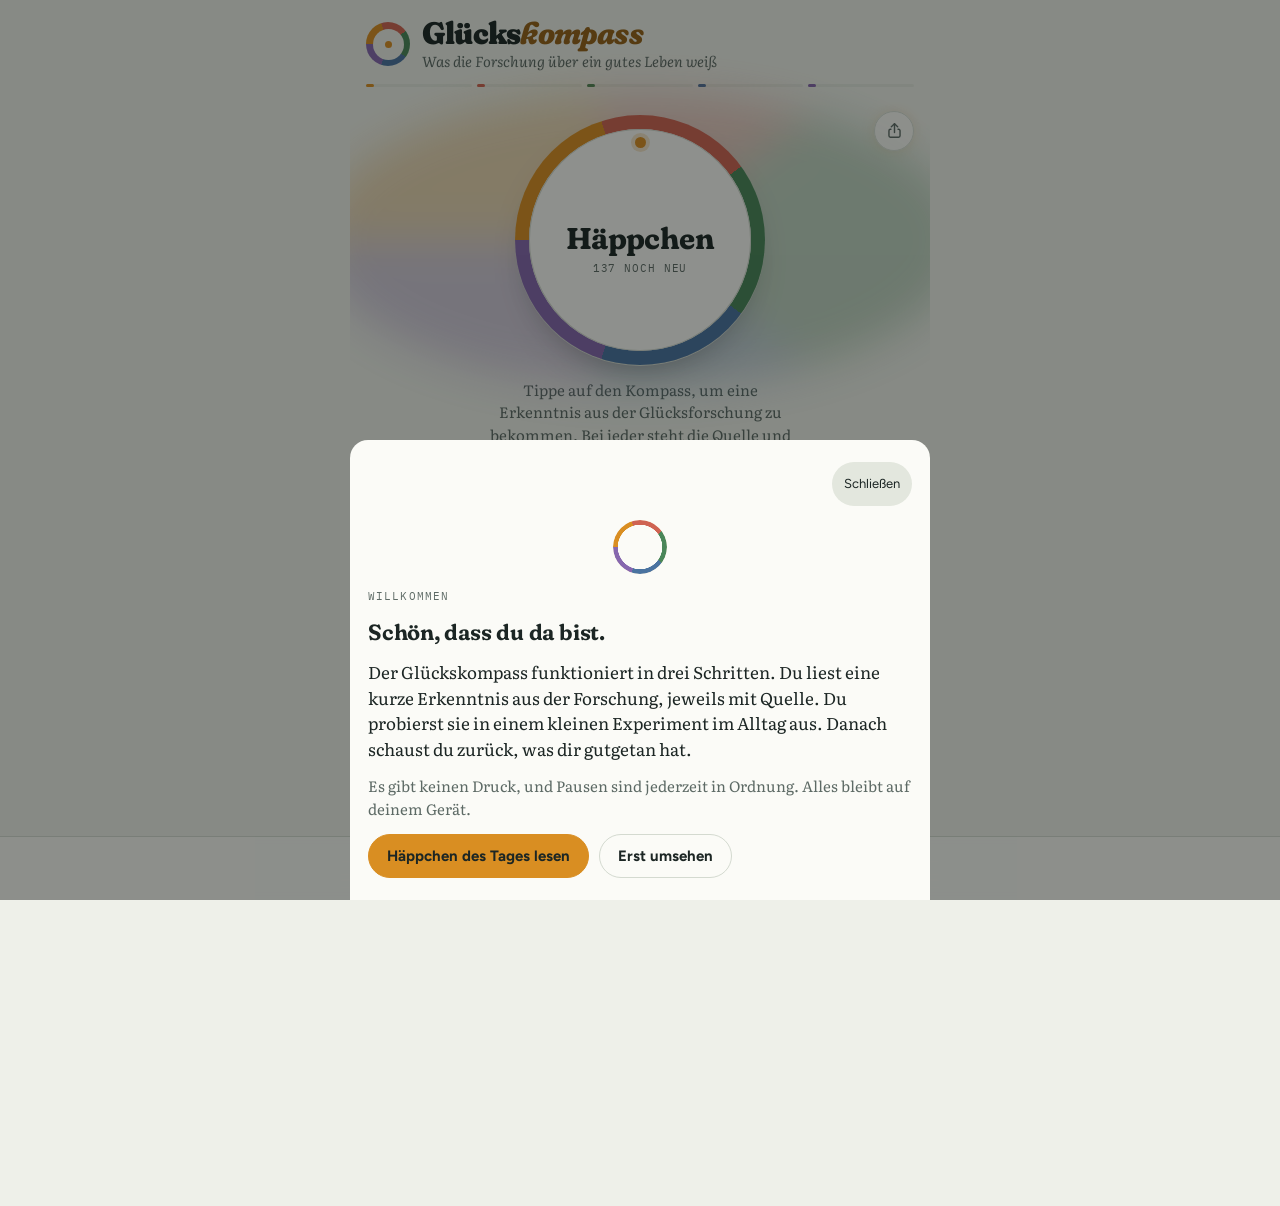
==== glueckskompass/index.html @ 18c86408 "Glückskompass: Vibration auf dem iPhone über echte Schalter-Taps, kein seitliches Verrutschen der St" ====
<!doctype html><html lang="de"><head><meta charset="utf-8">
<meta name="viewport" content="width=device-width,initial-scale=1,viewport-fit=cover">
<meta name="apple-mobile-web-app-capable" content="yes"><meta name="mobile-web-app-capable" content="yes">
<meta name="apple-mobile-web-app-title" content="Glückskompass"><link rel="apple-touch-icon" sizes="180x180" href="https://wurstgott.github.io/fernweh/glueckskompass/apple-touch-icon.png"><meta property="og:image" content="https://wurstgott.github.io/fernweh/glueckskompass/icon-512.png"><meta property="og:image:width" content="512"><meta property="og:image:height" content="512"><meta property="og:url" content="https://wurstgott.github.io/fernweh/glueckskompass/"><meta property="og:type" content="website"><meta property="og:site_name" content="Glückskompass"><meta name="twitter:card" content="summary"><link rel="manifest" href="manifest.json"><meta name="apple-mobile-web-app-status-bar-style" content="default"><meta name="theme-color" content="#EEF0E9">
<meta name="description" content="Jeden Tag ein Häppchen Glücksforschung."><meta name="author" content="Carlo Maximilian Engeländer"><meta name="copyright" content="© 2026 Carlo Maximilian Engeländer. Alle Rechte vorbehalten.">
<meta property="og:title" content="Glückskompass"><meta property="og:description" content="Jeden Tag ein Häppchen Glücksforschung.">
<link rel="icon" type="image/png" sizes="192x192" href="https://wurstgott.github.io/fernweh/glueckskompass/icon-192.png"><link rel="icon" type="image/png" sizes="512x512" href="https://wurstgott.github.io/fernweh/glueckskompass/icon-512.png"><link rel="shortcut icon" href="https://wurstgott.github.io/fernweh/glueckskompass/icon-192.png">
<style>:root{color-scheme:light;padding-top:env(safe-area-inset-top,0px);padding-bottom:env(safe-area-inset-bottom,0px)}body{margin:0}[hidden]{display:none!important}img{max-width:100%}</style>
<title>Glückskompass</title>
<meta name="claude:viewport-fit-sides" content="cover">
<link rel="preconnect" href="https://fonts.googleapis.com">
<link rel="stylesheet" href="https://fonts.googleapis.com/css2?family=Fraunces:ital,opsz,wght,SOFT@0,9..144,500..900,100;1,9..144,500..800,100&family=Literata:ital,opsz,wght@0,7..72,400;0,7..72,500;1,7..72,400&family=Figtree:wght@500;600;700&family=IBM+Plex+Mono:wght@400;500&display=swap">
<style>
/* Layout: eine ruhige App-Spalte wie ein Feldnotizbuch, unten fest die vier Bereiche. Ein Kompass aus fünf Farben als Herzstück. */
:root{--tx:32%;
  --paper:#EEF0E9;--card:#FBFBF7;--ink:#1C2624;--muted:#5D6A65;--line:#D4DAD0;--soft:#E3E7DE;
  --accent:#D98E22;--accent-soft:#F6E3C2;--on-accent:#1C2624;
  --c-ich:#D98E22;--c-wir:#CF6352;--c-welt:#4A8659;--c-sein:#4A73A0;--c-zeit:#8667AE;
  --ok:#3E7F52;--warn:#B5523F;
  --f-display:"Fraunces",Georgia,"Times New Roman",serif;
  --f-body:"Literata",Georgia,"Times New Roman",serif;
  --f-ui:"Figtree",ui-sans-serif,system-ui,sans-serif;
  --f-mono:"IBM Plex Mono",ui-monospace,Menlo,monospace;
  --r:14px;
}
@media (prefers-color-scheme:dark){:root:not([data-theme="light"]){--tx:0%;
  --paper:#111715;--card:#1A2220;--ink:#E6ECE5;--muted:#9AA8A1;--line:#2B3633;--soft:#222C29;
  --accent:#F0AE47;--accent-soft:#3A2F1C;--on-accent:#1A1408;
  --c-ich:#F0AE47;--c-wir:#E78574;--c-welt:#79B988;--c-sein:#7FA5D3;--c-zeit:#B096D6;
  --ok:#79B988;--warn:#E78574;color-scheme:dark}}
:root[data-theme="dark"]{--tx:0%;
  --paper:#111715;--card:#1A2220;--ink:#E6ECE5;--muted:#9AA8A1;--line:#2B3633;--soft:#222C29;
  --accent:#F0AE47;--accent-soft:#3A2F1C;--on-accent:#1A1408;
  --c-ich:#F0AE47;--c-wir:#E78574;--c-welt:#79B988;--c-sein:#7FA5D3;--c-zeit:#B096D6;
  --ok:#79B988;--warn:#E78574;color-scheme:dark}
html,body{height:100%}
body{background:var(--paper);color:var(--ink);font-family:var(--f-body);font-size:17px;line-height:1.5;-webkit-tap-highlight-color:transparent}
body::before{content:"";position:fixed;inset:0 0 auto;height:env(safe-area-inset-top,0px);z-index:10;background:var(--paper)}
*{box-sizing:border-box}
button{font:inherit;color:inherit;cursor:pointer}
a{color:inherit}
:focus-visible{outline:2px solid var(--accent);outline-offset:2px;border-radius:6px}
.app{max-width:580px;margin:0 auto;min-height:100%;padding-left:max(16px,env(safe-area-inset-left,0px));padding-right:max(16px,env(safe-area-inset-right,0px));padding-block:18px calc(96px + env(safe-area-inset-bottom,0px));display:flex;flex-direction:column;gap:22px}
header.top{display:grid;grid-template-columns:auto 1fr auto;align-items:center;column-gap:12px;row-gap:3px}
.logo{border:0;padding:0;cursor:pointer;grid-row:1/3;width:44px;height:44px;border-radius:50%;background:conic-gradient(from -90deg,var(--c-ich) 0 20%,var(--c-wir) 0 40%,var(--c-welt) 0 60%,var(--c-sein) 0 80%,var(--c-zeit) 0 100%);display:grid;place-items:center}
.logo span{width:31px;height:31px;border-radius:50%;background:var(--paper);display:grid;place-items:center}
.logo span::after{content:"";width:7px;height:7px;border-radius:50%;background:var(--accent)}
.titles{min-width:0;display:flex;flex-direction:column;gap:3px}
.mark{border:0;background:none;padding:0;color:inherit;text-align:left;cursor:pointer;justify-self:start;font-family:var(--f-display);font-weight:900;font-size:31px;letter-spacing:-.025em;line-height:1;font-variation-settings:"SOFT" 100,"opsz" 72}
.mark i{font-style:italic;font-weight:800;color:var(--accent)}
.tagline{grid-column:2/-1;font-family:var(--f-body);font-style:italic;font-size:14.5px;line-height:1.3;color:var(--muted);min-width:0;text-wrap:balance}
.pill{align-self:center;font-family:var(--f-mono);font-size:11px;letter-spacing:.06em;color:var(--muted);border:1px solid var(--line);border-radius:999px;padding:4px 9px;white-space:nowrap;font-variant-numeric:tabular-nums}
.pill:empty{display:none}
.rose{grid-column:1/-1;margin-top:10px;display:grid;grid-template-columns:repeat(5,1fr);gap:5px}
.rose b{height:3px;border-radius:3px;background:var(--soft);overflow:hidden;display:block}
.rose b{position:relative;overflow:visible;transition:opacity .6s,box-shadow .6s,transform .6s cubic-bezier(.3,.75,.2,1)}
.rose b i{display:block;height:100%;min-width:8px;background:var(--c);border-radius:3px;transition:width 1s cubic-bezier(.3,.75,.2,1),box-shadow .6s}
.rose[data-sel]:not([data-sel="alle"]) b{opacity:.35}
.rose[data-sel="ich"] b[data-k="ich"],.rose[data-sel="wir"] b[data-k="wir"],.rose[data-sel="welt"] b[data-k="welt"],.rose[data-sel="sein"] b[data-k="sein"],.rose[data-sel="zeit"] b[data-k="zeit"]{opacity:1;transform:scaleY(1.6);background:color-mix(in srgb,var(--c) 22%,var(--soft))}
.rose[data-sel="ich"] b[data-k="ich"] i,.rose[data-sel="wir"] b[data-k="wir"] i,.rose[data-sel="welt"] b[data-k="welt"] i,.rose[data-sel="sein"] b[data-k="sein"] i,.rose[data-sel="zeit"] b[data-k="zeit"] i{box-shadow:0 0 8px 1px color-mix(in srgb,var(--c) 70%,transparent)}
.rose b::after{content:"";position:absolute;inset:-3px 0;border-radius:6px;pointer-events:none;opacity:0;background:linear-gradient(90deg,transparent,color-mix(in srgb,var(--c) 70%,transparent),transparent);background-size:40% 100%;background-repeat:no-repeat;filter:blur(2px)}
.rose b.ping::after{animation:lsweep 1.1s cubic-bezier(.3,.7,.2,1)}
.rose b.up i{animation:lup 1.4s ease-out}
@keyframes lsweep{0%{opacity:1;background-position:-60% 0}100%{opacity:0;background-position:160% 0}}
@keyframes lup{30%{box-shadow:0 0 12px 2px color-mix(in srgb,var(--c) 80%,transparent)}}
@media (max-width:360px){.mark{font-size:26px}.tagline{font-size:14px}}
h2{font-family:var(--f-display);font-weight:650;font-variation-settings:"SOFT" 100;font-size:22px;letter-spacing:-.01em;margin:0;text-wrap:balance;line-height:1.2}
h3{font-family:var(--f-ui);font-weight:700;font-size:15px;letter-spacing:.02em;margin:0}
.label{font-family:var(--f-mono);font-size:11px;letter-spacing:.1em;text-transform:uppercase;color:var(--muted)}
.view{display:flex;flex-direction:column;gap:22px}
.muted{color:var(--muted)}
p{margin:0}

/* Kompass-Knopf */
.hero{display:flex;flex-direction:column;align-items:center;gap:14px;padding-top:6px}
.compass{position:relative;width:min(66vw,250px);aspect-ratio:1;max-width:100%;border:0;border-radius:50%;padding:0;background:conic-gradient(from -90deg,var(--s1) 0 20%,var(--s2) 0 40%,var(--s3) 0 60%,var(--s4) 0 80%,var(--s5) 0 100%);box-shadow:0 1px 0 var(--line),0 18px 40px -22px rgba(0,0,0,.45);transition:transform .25s}
.compass::after{content:"";position:absolute;inset:14px;border-radius:50%;background:var(--card);box-shadow:inset 0 0 0 1px var(--line)}
.compass .core{position:absolute;inset:14px;z-index:1;border-radius:50%;display:flex;flex-direction:column;align-items:center;justify-content:center;gap:6px}
.compass .core b{font-family:var(--f-display);font-weight:700;font-variation-settings:"SOFT" 100;font-size:clamp(24px,7vw,30px);letter-spacing:-.02em;line-height:1}
.compass .core span{font-family:var(--f-mono);font-size:11px;letter-spacing:.08em;text-transform:uppercase;color:var(--muted)}
.compass .orbit{position:absolute;inset:22px;z-index:1;border-radius:50%;transform:rotate(var(--na,0deg));transition:transform .9s cubic-bezier(.3,1.12,.5,1);pointer-events:none}
.compass .orbit i{position:absolute;left:50%;top:0;width:11px;height:11px;margin-left:-5.5px;border-radius:50%;background:var(--nc,var(--accent));box-shadow:0 0 0 4px color-mix(in srgb,var(--nc,var(--accent)) 22%,transparent);transition:background .5s,box-shadow .5s}
.ccat{font-style:normal;font-family:var(--f-ui);font-weight:700;font-size:12px;letter-spacing:.14em;text-transform:uppercase;color:var(--nc,var(--accent));min-height:15px;transition:color .5s}
.ccat.pop{animation:ccatIn .5s cubic-bezier(.2,.7,.2,1)}
@keyframes ccatIn{from{opacity:0;transform:translateY(5px)}}
.compass:active{transform:scale(.97)}
@media (prefers-reduced-motion:no-preference){.compass.breath{animation:breath 5.5s ease-in-out infinite}.compass.spin{animation:spin .7s cubic-bezier(.3,.7,.3,1)}}
@keyframes breath{50%{transform:scale(1.025)}}
@keyframes spin{from{transform:rotate(0)}to{transform:rotate(360deg)}}
.hero p{font-size:15px;color:var(--muted);text-align:center;max-width:34ch}

.chips{display:flex;flex-wrap:wrap;gap:8px}
.chip{border:1px solid var(--line);background:var(--card);border-radius:999px;padding:6px 12px;font-family:var(--f-ui);font-weight:500;font-size:14px;display:inline-flex;align-items:center;gap:7px;line-height:1.2}
.chip[aria-pressed="true"]{background:var(--ink);color:var(--paper);border-color:var(--ink)}
.dot{width:9px;height:9px;border-radius:50%;flex:none;background:var(--c)}

/* Karte */
.card{background:var(--card);border:1px solid var(--line);border-radius:var(--r);padding:20px;display:flex;flex-direction:column;gap:14px;min-width:0}
.bite{border-top:6px solid var(--c)}
@keyframes rise{from{transform:translateY(10px);opacity:.4}to{transform:none;opacity:1}}
.meta{display:flex;flex-wrap:wrap;gap:8px 14px;align-items:center;font-family:var(--f-mono);font-size:11.5px;letter-spacing:.06em;text-transform:uppercase;color:var(--muted)}
.meta .catn{display:inline-flex;gap:7px;align-items:center;color:var(--ink)}
.ev{display:inline-flex;gap:6px;align-items:center}
.ev i{display:inline-flex;gap:3px}
.ev i b{width:7px;height:7px;border-radius:2px;background:var(--line)}
.ev i b.on{background:var(--ink)}
.bite h2{font-size:28px;font-weight:760;letter-spacing:-.02em;line-height:1.12;font-optical-sizing:auto}
.bite .body{font-size:18px;line-height:1.55;max-width:65ch}
.caveat{font-family:var(--f-mono);font-size:12.5px;line-height:1.55;color:var(--muted);border-left:2px solid var(--line);padding-left:12px}
.take{background:var(--accent-soft);border-radius:10px;padding:12px 14px;font-style:italic}
button.tap{display:block;width:100%;text-align:left;font:inherit;color:inherit;border-top:0;border-right:0;border-bottom:0;cursor:pointer;position:relative;-webkit-tap-highlight-color:transparent;transition:transform .2s cubic-bezier(.2,.7,.2,1),box-shadow .35s,background-color .35s}
button.take.tap{border-left:0;font-style:italic;font-family:var(--f-body,inherit)}
button.caveat.tap{background:transparent;border-radius:0 8px 8px 0;font-family:var(--f-mono);font-size:12.5px;line-height:1.55;color:var(--muted);padding:4px 12px}
.tap .more{display:block;margin-top:8px;font-family:var(--f-ui);font-style:normal;font-weight:600;font-size:12.5px;letter-spacing:.02em;color:var(--c);opacity:.85}
.take.tap::after{content:"";position:absolute;inset:0;border-radius:inherit;pointer-events:none;box-shadow:0 0 0 1px color-mix(in srgb,var(--c) 22%,transparent),0 0 18px -6px color-mix(in srgb,var(--c) 55%,transparent);animation:tapbreath 4.5s ease-in-out infinite}
@keyframes tapbreath{50%{box-shadow:0 0 0 1px color-mix(in srgb,var(--c) 35%,transparent),0 0 26px -4px color-mix(in srgb,var(--c) 60%,transparent)}}
button.tap:active,button.tap.lit{transform:scale(.985)}
button.tap.lit{box-shadow:0 0 0 2px color-mix(in srgb,var(--c) 60%,transparent),0 0 34px 4px color-mix(in srgb,var(--c) 45%,transparent)}
button.caveat.tap.lit{border-left-color:var(--c);background:color-mix(in srgb,var(--c) 8%,transparent)}
.deep .dhead{position:relative;padding:4px 0 2px}
.deep .dorb{position:absolute;right:-6px;top:-18px;width:120px;height:120px;border-radius:50%;pointer-events:none;background:radial-gradient(closest-side,color-mix(in srgb,var(--c) 55%,transparent),color-mix(in srgb,var(--c) 18%,transparent) 55%,transparent);filter:blur(10px);animation:dorb 6s ease-in-out infinite;z-index:0}
@keyframes dorb{50%{transform:scale(1.18) translate(-6px,6px);opacity:.75}}
.deep .dhead>*{position:relative;z-index:1}
.deep .dtip{font-style:italic;font-size:18px;line-height:1.55}
.deep h3{margin-top:22px}
.dgo{display:flex;gap:12px;align-items:center;width:100%;text-align:left;border:1px solid var(--line);background:var(--card);border-radius:14px;padding:12px 14px;font:inherit;color:inherit;margin-top:8px;position:relative;overflow:hidden}
.dgo .dd{width:30px;height:30px;flex:none;border-radius:50%;background:radial-gradient(circle at 35% 35%,color-mix(in srgb,var(--c) 30%,white),var(--c));box-shadow:0 0 16px -2px color-mix(in srgb,var(--c) 70%,transparent);animation:gpulse 3.5s ease-in-out infinite}
.dgo span.tx{display:flex;flex-direction:column;gap:2px;flex:1}
.dgo small{font-family:var(--f-mono);font-size:11px;letter-spacing:.06em;text-transform:uppercase;color:var(--muted)}
.dgo b{font-family:var(--f-ui);font-size:15px;line-height:1.3}
.dgo i{font-style:normal;color:var(--muted)}
.evscale{display:flex;flex-direction:column;gap:8px;margin-top:10px}
.evscale div{display:flex;flex-direction:column;gap:4px;padding:10px 12px;border-radius:12px;border:1px solid var(--line);opacity:.6}
.evscale div.on{opacity:1;border-color:var(--c);box-shadow:0 0 22px -6px color-mix(in srgb,var(--c) 70%,transparent);background:color-mix(in srgb,var(--c) 7%,var(--card))}
.evscale .ev{font-family:var(--f-mono);font-size:12px}
.evscale p{margin:0;font-size:14.5px;line-height:1.45}
.take b{font-style:normal;font-family:var(--f-ui);font-weight:700;font-size:13px;letter-spacing:.04em;display:block;margin-bottom:2px}
.src{font-family:var(--f-mono);font-size:12px;color:var(--muted);display:flex;gap:6px;align-items:baseline;flex-wrap:wrap}
.src a{color:var(--ink);text-underline-offset:3px}
.links{display:flex;flex-wrap:wrap;gap:8px}
.bite .links .chip{position:relative;border-color:color-mix(in srgb,var(--c) 35%,var(--line));box-shadow:0 0 16px -8px color-mix(in srgb,var(--c) 80%,transparent);animation:chipbreath 4.5s ease-in-out infinite}
.bite .links .chip:nth-child(2){animation-delay:-2.2s}
@keyframes chipbreath{50%{box-shadow:0 0 22px -6px color-mix(in srgb,var(--c) 80%,transparent)}}
.bite .links .chip.lit{transform:scale(.97);background:color-mix(in srgb,var(--c) 12%,var(--card));box-shadow:0 0 0 2px color-mix(in srgb,var(--c) 55%,transparent),0 0 30px 2px color-mix(in srgb,var(--c) 45%,transparent)}
.bite .src a{border-radius:6px;padding:1px 3px;margin:-1px -3px;transition:background-color .3s,box-shadow .3s}
.bite .src a:active{background:color-mix(in srgb,var(--c) 12%,transparent);box-shadow:0 0 18px -4px color-mix(in srgb,var(--c) 60%,transparent)}
.row{display:flex;gap:10px;flex-wrap:wrap;align-items:center}
.btn{border:1px solid var(--ink);background:transparent;border-radius:999px;padding:10px 18px;font-family:var(--f-ui);font-weight:700;font-size:15px;line-height:1.2}
.btn.primary{background:var(--ink);color:var(--paper)}
.btn.accent{background:var(--accent);border-color:var(--accent);color:var(--on-accent)}
.btn.ghost{border-color:var(--line)}
.btn:disabled{opacity:.4;cursor:default}
.linkbtn{border:0;background:none;padding:0;font-family:var(--f-ui);font-weight:500;font-size:14px;text-decoration:underline;text-underline-offset:3px;color:var(--muted)}

.list{display:flex;flex-direction:column;border-top:1px solid var(--line)}
.li{display:flex;gap:12px;align-items:center;padding:12px 2px;border-bottom:1px solid var(--line);background:none;border-left:0;border-right:0;border-top:0;text-align:left;width:100%;min-width:0}
.li .tx{flex:1;min-width:0}
.li .tx b{font-family:var(--f-ui);font-weight:500;font-size:16px;display:block;line-height:1.3}
.li .tx small{font-family:var(--f-mono);font-size:11.5px;color:var(--muted)}
.li .aside{font-family:var(--f-mono);font-size:11.5px;color:var(--muted);white-space:nowrap}
.sec{display:flex;flex-direction:column;gap:12px}
.sec-h{display:flex;justify-content:space-between;align-items:baseline;gap:10px}

/* Begriffe */
.tcard{position:relative;isolation:isolate;overflow:hidden}
.tcard.quizzing .tnote,.tcard.quizzing .kx{display:none}
.stufen{display:flex;gap:3px;height:8px;border-radius:99px;overflow:hidden;margin-top:2px}
.stufen span{display:block;height:100%;border-radius:99px;transform-origin:left}
.s4{background:var(--accent);box-shadow:0 0 10px -1px color-mix(in srgb,var(--accent) 60%,transparent)}
.s3{background:color-mix(in srgb,var(--accent) 62%,var(--soft))}
.s2{background:color-mix(in srgb,var(--accent) 42%,var(--soft))}
.s1{background:color-mix(in srgb,var(--accent) 24%,var(--soft))}
.s0{background:var(--soft)}
.stufk{display:flex;gap:16px;flex-wrap:wrap;font-family:var(--f-mono);font-size:11px;letter-spacing:.04em;color:var(--muted);margin-top:-4px}
.stufk span{display:inline-flex;align-items:center;gap:6px}
.stufk i{width:8px;height:8px;border-radius:50%}
.stufk i.s0{box-shadow:inset 0 0 0 1px var(--line)}
.kx{margin:2px 0 0;font-size:15.5px;line-height:1.45;color:var(--muted)}
.tmist{position:absolute;inset:-40%;z-index:-1;pointer-events:none;background:radial-gradient(30% 30% at 22% 28%,color-mix(in srgb,var(--accent) 34%,transparent),transparent 70%),radial-gradient(30% 34% at 80% 20%,color-mix(in srgb,var(--c-sein) 20%,transparent),transparent 70%),radial-gradient(34% 30% at 70% 85%,color-mix(in srgb,var(--c-zeit) 18%,transparent),transparent 70%);filter:blur(22px);opacity:.6}
.thead{display:flex;gap:18px;align-items:center}
.tring{--sz:96px;flex:none;width:var(--sz);height:var(--sz);border-radius:50%;position:relative;display:grid;place-items:center}
.tring::before,.tring::after{content:"";position:absolute;inset:0;border-radius:50%;background:conic-gradient(from -90deg,var(--c-ich),var(--c-wir),var(--c-welt),var(--c-sein),var(--c-zeit),var(--c-ich));-webkit-mask:radial-gradient(closest-side,transparent 78%,#000 80%);mask:radial-gradient(closest-side,transparent 78%,#000 80%)}
.tring::before{opacity:.22}
.tring::after{-webkit-mask:radial-gradient(closest-side,transparent 78%,#000 80%),conic-gradient(from -90deg,#000 var(--p),transparent 0);-webkit-mask-composite:source-in;mask:radial-gradient(closest-side,transparent 78%,#000 80%) intersect,conic-gradient(from -90deg,#000 var(--p),transparent 0);filter:drop-shadow(0 0 6px color-mix(in srgb,var(--accent) 70%,transparent))}
.thalo{position:absolute;inset:-14px;border-radius:50%;background:radial-gradient(closest-side,color-mix(in srgb,var(--accent) 30%,transparent),color-mix(in srgb,var(--c-wir) 12%,transparent) 60%,transparent);filter:blur(8px);z-index:-1}
.tin{display:flex;flex-direction:column;align-items:center;line-height:1}
.tin b{font-family:var(--f-display);font-size:30px;font-weight:800}
.tin small{font-family:var(--f-mono);font-size:10.5px;letter-spacing:.08em;color:var(--muted);margin-top:4px;text-transform:uppercase}
.ttx{display:flex;flex-direction:column;gap:6px;min-width:0}
.ttx h3{margin:0}
.ttx p{margin:0;font-size:15.5px;line-height:1.45;color:var(--muted);text-wrap:pretty}
.tdue{display:flex;flex-wrap:wrap;gap:9px;padding:2px 2px 0}
.tdue i{width:11px;height:11px;border-radius:50%;background:radial-gradient(circle at 35% 35%,color-mix(in srgb,var(--c) 35%,white),var(--c));box-shadow:0 0 10px -1px color-mix(in srgb,var(--c) 75%,transparent)}
.tgo{box-shadow:0 0 22px -6px color-mix(in srgb,var(--accent) 80%,transparent)}
.tnote{margin:0;font-family:var(--f-mono);font-size:11.5px;line-height:1.5;color:var(--muted);letter-spacing:.01em}
@media (prefers-reduced-motion:no-preference){.thalo{animation:thalo 5s ease-in-out infinite}.tdue i{animation:tdot 3.2s ease-in-out var(--d) infinite}#main.anim .tring{animation:tfill 1.3s .15s cubic-bezier(.2,.7,.2,1) both}.tgo{animation:tgo 3.6s ease-in-out infinite}}
@keyframes tfill{from{--p:0%}}
@keyframes thalo{50%{transform:scale(1.12);opacity:.7}}
@keyframes tdot{50%{transform:scale(1.25);box-shadow:0 0 16px 1px color-mix(in srgb,var(--c) 70%,transparent)}}
@keyframes tgo{50%{box-shadow:0 0 30px -2px color-mix(in srgb,var(--accent) 75%,transparent)}}
.meter{height:8px;border-radius:99px;background:var(--soft);overflow:hidden}
.meter span{display:block;height:100%;background:var(--accent);border-radius:99px;transition:width .4s}
.boxes{display:inline-flex;gap:3px}
.boxes b{width:6px;height:14px;border-radius:2px;background:var(--line)}
.boxes b.on{background:var(--c)}
.term-def{font-size:16px;padding:0 2px 14px 23px;display:flex;flex-direction:column;gap:6px}
.term-def em{color:var(--muted)}
.quiz h2{font-size:21px}
.opts{display:flex;flex-direction:column;gap:8px}
.opt{text-align:left;border:1px solid var(--line);background:var(--paper);border-radius:10px;padding:12px 14px;font-family:var(--f-body);font-size:16px;line-height:1.4}
.opt.right{border-color:var(--ok);box-shadow:inset 0 0 0 1px var(--ok)}
.opt.wrong{border-color:var(--warn);box-shadow:inset 0 0 0 1px var(--warn);opacity:.8}
.qhead{display:flex;justify-content:space-between;gap:10px}
.fb{font-family:var(--f-ui);font-weight:700}
.fb.ok{color:var(--ok)}.fb.no{color:var(--warn)}

/* Experimente */
.exp{border-left:6px solid var(--c)}
.exp h2{font-size:20px}
.dur{font-family:var(--f-mono);font-size:11.5px;letter-spacing:.06em;text-transform:uppercase;color:var(--muted)}
.steps{margin:0;padding-left:20px;display:flex;flex-direction:column;gap:6px;font-size:16px}
.prog{display:flex;flex-direction:column;gap:6px}

/* Weg */
.tiles{display:grid;grid-template-columns:repeat(3,1fr);gap:10px}
.tile{background:var(--card);border:1px solid var(--line);border-radius:12px;padding:12px;display:flex;flex-direction:column;gap:2px;min-width:0}
.tile b{font-family:var(--f-display);font-weight:700;font-variation-settings:"SOFT" 100;font-size:28px;line-height:1.1;font-variant-numeric:tabular-nums}
.tile span{font-family:var(--f-mono);font-size:10.5px;letter-spacing:.06em;text-transform:uppercase;color:var(--muted)}
.bal{display:flex;flex-direction:column;gap:10px}
.balrow{display:grid;grid-template-columns:110px 1fr 34px;gap:10px;align-items:center;font-family:var(--f-ui);font-size:14px}
.balrow .bar{height:10px;background:var(--soft);border-radius:99px;overflow:hidden}
.balrow .bar span{display:block;height:100%;background:var(--c);border-radius:99px}
.balrow em{font-style:normal;font-family:var(--f-mono);font-size:12px;color:var(--muted);text-align:right;font-variant-numeric:tabular-nums}
.journal{display:flex;flex-direction:column;gap:10px}
.jr{border-left:3px solid var(--c);padding:2px 0 2px 12px;display:flex;flex-direction:column;gap:2px}
.jr b{font-family:var(--f-ui);font-weight:700;font-size:15px}
.jr small{font-family:var(--f-mono);font-size:11px;color:var(--muted)}
.about{font-size:16px;display:flex;flex-direction:column;gap:10px}
.legend{display:flex;flex-direction:column;gap:6px;font-size:15px}
.gift{background:var(--card);border:1px dashed var(--accent);border-radius:var(--r);padding:16px 18px;display:flex;flex-direction:column;gap:8px;align-items:flex-start}
.gift b{font-family:var(--f-ui);font-weight:700;font-size:17px}
.gift span{font-size:16px;color:var(--muted)}
.empty{font-size:15px;color:var(--muted);border:1px dashed var(--line);border-radius:12px;padding:14px}

/* Tabs */
nav.tabs{position:fixed;left:0;right:0;bottom:0;z-index:20;background:var(--card);border-top:1px solid var(--line);padding-bottom:env(safe-area-inset-bottom,0px);padding-left:max(8px,env(safe-area-inset-left,0px));padding-right:max(8px,env(safe-area-inset-right,0px))}
nav.tabs .in{max-width:580px;margin:0 auto;display:grid;grid-template-columns:repeat(4,1fr)}
nav.tabs button{border:0;background:none;padding:10px 4px 9px;display:flex;flex-direction:column;align-items:center;gap:3px;font-family:var(--f-ui);font-weight:500;font-size:12.5px;color:var(--muted);position:relative}
nav.tabs button svg{width:22px;height:22px}
nav.tabs button[aria-current="page"]{color:var(--ink)}
nav.tabs button[aria-current="page"]::before{content:"";position:absolute;top:0;left:30%;right:30%;height:3px;border-radius:0 0 3px 3px;background:var(--accent)}
nav.tabs .badge{position:absolute;top:6px;left:calc(50% + 8px);min-width:16px;height:16px;border-radius:8px;background:var(--accent);color:var(--on-accent);font-family:var(--f-mono);font-size:10px;line-height:16px;padding:0 4px}

/* Blatt (Modal) */
.sheet{position:fixed;inset:0;z-index:30;background:rgba(10,14,13,.45);display:flex;align-items:flex-end;justify-content:center}
.sheet .panel{background:var(--card);width:100%;max-width:580px;max-height:88%;overflow:auto;border-radius:18px 18px 0 0;padding:22px max(18px,env(safe-area-inset-left,0px)) calc(22px + env(safe-area-inset-bottom,0px));display:flex;flex-direction:column;gap:14px;animation:up .25s ease-out}
@media (prefers-reduced-motion:reduce){.sheet .panel{animation:none}}
@keyframes up{from{transform:translateY(30px);opacity:.5}to{transform:none;opacity:1}}
.close{align-self:flex-end;border:0;background:var(--soft);border-radius:999px;padding:6px 12px;font-family:var(--f-ui);font-size:13px}
textarea{width:100%;min-height:90px;border:1px solid var(--line);border-radius:10px;background:var(--paper);color:var(--ink);font:inherit;font-size:16px;padding:10px 12px;resize:vertical}
.moods{display:flex;gap:8px;flex-wrap:wrap}
.toast{position:fixed;left:50%;width:max-content;bottom:calc(84px + env(safe-area-inset-bottom,0px));transform:translateX(-50%);z-index:40;background:var(--ink);color:var(--paper);border-radius:999px;padding:9px 16px;font-family:var(--f-ui);font-size:14px;max-width:calc(100% - 32px)}
@media (max-width:380px){.balrow{grid-template-columns:90px 1fr 30px}.tile b{font-size:24px}}

/* Bewegung: ruhig, kurz, nur wo sie etwas erzählt */
.btn,.chip,.opt,.li,.close,.linkbtn{transition:transform .18s cubic-bezier(.2,.7,.2,1),background-color .25s,color .25s,border-color .25s,box-shadow .25s}
.btn:active,.chip:active,.opt:active,.close:active{transform:scale(.97)}
@media (hover:hover){.li:hover{transform:translateX(3px)}.opt:hover:not(:disabled){border-color:var(--muted)}.compass:hover{box-shadow:0 1px 0 var(--line),0 22px 46px -20px rgba(0,0,0,.5)}}
nav.tabs button svg{transition:transform .3s cubic-bezier(.2,.7,.2,1)}
nav.tabs button[aria-current="page"] svg{transform:translateY(-1px) scale(1.08)}
@media (prefers-reduced-motion:no-preference){
 #main.anim .view>*{animation:fadeUp .55s cubic-bezier(.2,.7,.2,1) both}
 #main.anim .view>.bite{animation:biteIn .75s cubic-bezier(.2,.8,.2,1) both}
 .morph #main.anim .view>.bite{animation:none}
 #main.anim .bite>*:not(.bglow){animation:revealIn .75s cubic-bezier(.2,.8,.2,1) both}
 #main.anim .bite>*:nth-child(2){animation-delay:.10s}#main.anim .bite>*:nth-child(3){animation-delay:.17s}#main.anim .bite>*:nth-child(4){animation-delay:.24s}#main.anim .bite>*:nth-child(5){animation-delay:.31s}#main.anim .bite>*:nth-child(6){animation-delay:.38s}#main.anim .bite>*:nth-child(7){animation-delay:.44s}#main.anim .bite>*:nth-child(n+8){animation-delay:.5s}
 .morph #main.anim .bite>h2{animation:none}
 #main.anim .bglow{animation:bglowIn 1.6s ease-out both}
 #main.anim .view>*:nth-child(2){animation-delay:.07s}#main.anim .view>*:nth-child(3){animation-delay:.14s}#main.anim .view>*:nth-child(4){animation-delay:.21s}#main.anim .view>*:nth-child(n+5){animation-delay:.28s}
 #main.anim .list>*,#main.anim .opts>*{animation:fadeUp .45s cubic-bezier(.2,.7,.2,1) both}
 #main.anim .list>*:nth-child(1),#main.anim .opts>*:nth-child(1){animation-delay:0.155s}#main.anim .list>*:nth-child(2),#main.anim .opts>*:nth-child(2){animation-delay:0.190s}#main.anim .list>*:nth-child(3),#main.anim .opts>*:nth-child(3){animation-delay:0.225s}#main.anim .list>*:nth-child(4),#main.anim .opts>*:nth-child(4){animation-delay:0.260s}#main.anim .list>*:nth-child(5),#main.anim .opts>*:nth-child(5){animation-delay:0.295s}#main.anim .list>*:nth-child(6),#main.anim .opts>*:nth-child(6){animation-delay:0.330s}#main.anim .list>*:nth-child(7),#main.anim .opts>*:nth-child(7){animation-delay:0.365s}#main.anim .list>*:nth-child(8),#main.anim .opts>*:nth-child(8){animation-delay:0.400s}#main.anim .list>*:nth-child(9),#main.anim .opts>*:nth-child(9){animation-delay:0.435s}#main.anim .list>*:nth-child(10),#main.anim .opts>*:nth-child(10){animation-delay:0.470s}#main.anim .list>*:nth-child(11),#main.anim .opts>*:nth-child(11){animation-delay:0.505s}#main.anim .list>*:nth-child(12),#main.anim .opts>*:nth-child(12){animation-delay:0.540s}#main.anim .list>*:nth-child(13),#main.anim .opts>*:nth-child(13){animation-delay:0.575s}#main.anim .list>*:nth-child(14),#main.anim .opts>*:nth-child(14){animation-delay:0.610s}
 #main.animq .quiz{animation:fadeUp .4s cubic-bezier(.2,.7,.2,1) both}
 #main.anim .meter span,#main.anim .balrow .bar span{animation:grow 1s .25s cubic-bezier(.2,.7,.2,1) both;transform-origin:left}
 #main.anim .boxes b.on{animation:fadeIn .4s both;animation-delay:calc(.3s + var(--k,0)*.05s)}
 .rose.grow b i{animation:grow 1.1s cubic-bezier(.2,.7,.2,1) both;transform-origin:left}
 .rose.grow b:nth-child(2) i{animation-delay:.06s}.rose.grow b:nth-child(3) i{animation-delay:.12s}.rose.grow b:nth-child(4) i{animation-delay:.18s}.rose.grow b:nth-child(5) i{animation-delay:.24s}
 .logo{animation:logoIn 1.2s cubic-bezier(.2,.7,.2,1) both}
 .opt.right{animation:pop .45s cubic-bezier(.2,.7,.2,1)}
 .opt.wrong{animation:shake .4s}
 .fb,.take{animation:fadeIn .4s both}
 .sheet{animation:fadeIn .25s both}
 .toast{animation:toastIn .35s cubic-bezier(.2,.7,.2,1) both}
 .toast.out{animation:toastOut .3s ease-in both}
 nav.tabs button[aria-current="page"]::before{animation:tabIn .35s cubic-bezier(.2,.7,.2,1) both}
 #save[aria-pressed="true"]{animation:pop .4s cubic-bezier(.2,.7,.2,1)}
 .compass.spin .core{animation:coreSpin .7s cubic-bezier(.3,.7,.3,1)}
}
@keyframes biteIn{from{opacity:0;transform:translate3d(0,14px,0)}}
@keyframes revealIn{from{opacity:0;transform:translate3d(0,8px,0)}}
@keyframes bglowIn{0%{opacity:0}40%{opacity:.7}100%{opacity:.32}}
@keyframes fadeUp{from{opacity:0;transform:translateY(10px)}to{opacity:1;transform:none}}
@keyframes fadeIn{from{opacity:0}}
@keyframes grow{from{transform:scaleX(0)}}
@keyframes pop{40%{opacity:.75}}
@keyframes shake{20%{transform:translateX(-5px)}50%{transform:translateX(4px)}80%{transform:translateX(-2px)}}
@keyframes toastIn{from{opacity:0;transform:translate(-50%,12px)}}
@keyframes toastOut{to{opacity:0;transform:translate(-50%,8px)}}
@keyframes tabIn{from{transform:scaleX(0)}}
@keyframes logoIn{from{transform:rotate(-50deg);opacity:0}}
@keyframes coreSpin{to{transform:rotate(-360deg)}}

/* Aura: Licht, das sich nach außen verliert */
.cwrap{position:relative;display:grid;place-items:center;isolation:isolate}
.cwrap:has(.sharehome){width:100%}
.sharehome{position:absolute;top:-4px;right:0;z-index:3;width:40px;height:40px;border-radius:50%;border:1px solid var(--line);background:color-mix(in srgb,var(--card) 85%,transparent);color:var(--muted);display:grid;place-items:center;cursor:pointer;box-shadow:0 0 18px -8px color-mix(in srgb,var(--accent) 60%,transparent);transition:color .3s,border-color .3s,transform .2s;-webkit-tap-highlight-color:transparent}
.sharehome svg{width:19px;height:19px}
.sharehome:hover,.sharehome:active{color:var(--accent);border-color:color-mix(in srgb,var(--accent) 45%,var(--line))}
.sharehome:active{transform:scale(.94)}
.halo{position:absolute;inset:-9%;border-radius:50%;z-index:-1;background:conic-gradient(from -90deg,var(--s1) 0 20%,var(--s2) 0 40%,var(--s3) 0 60%,var(--s4) 0 80%,var(--s5) 0 100%);filter:blur(22px);opacity:.28}
#fx{position:fixed;inset:0;pointer-events:none;z-index:25;overflow:hidden}
#fx .ring{position:fixed;border-radius:50%;background:conic-gradient(from -90deg,var(--s1) 0 20%,var(--s2) 0 40%,var(--s3) 0 60%,var(--s4) 0 80%,var(--s5) 0 100%);-webkit-mask:radial-gradient(farthest-side,transparent calc(100% - 7px),#000 calc(100% - 6px));mask:radial-gradient(farthest-side,transparent calc(100% - 7px),#000 calc(100% - 6px));filter:blur(3px)}
#fx .glow{position:fixed}
#fx .aura{position:fixed;border-radius:50%;filter:blur(10px);mix-blend-mode:normal}
#fx .aura.core{filter:blur(4px)}
#fx .aring{position:fixed;border-radius:50%;border:2px solid;box-sizing:border-box}
#fx .spark{position:fixed;border-radius:50%}
button.tap::before{content:"";position:absolute;inset:0;border-radius:inherit;pointer-events:none;background:radial-gradient(circle at var(--x,50%) var(--y,50%),color-mix(in srgb,var(--c) 38%,transparent),color-mix(in srgb,var(--c) 10%,transparent) 45%,transparent 75%);opacity:0;transition:opacity .45s}
button.tap.lit::before{opacity:1}
.btn,.chip,.opt,nav.tabs button,.li{position:relative;overflow:hidden}
.ripple{position:absolute;border-radius:50%;background:currentColor;pointer-events:none}
@media (prefers-reduced-motion:no-preference){
 .halo{animation:halo 6s ease-in-out infinite}
 .cwrap:has(.compass.spin) .halo{animation:haloBurst 1s cubic-bezier(.2,.7,.2,1) both}
}
@keyframes halo{0%,100%{opacity:.22;transform:scale(.98) rotate(0)}50%{opacity:.4;transform:scale(1.05) rotate(25deg)}}
@keyframes haloBurst{0%{opacity:.35;transform:scale(1)}35%{opacity:.75;transform:scale(1.12)}100%{opacity:.3;transform:scale(1.02)}}
:root[data-theme="dark"] .halo{opacity:.35}

.backlink{align-self:flex-start;border:0;background:none;padding:2px 0;font-family:var(--f-ui);font-weight:600;font-size:14px;color:var(--muted);text-align:left;cursor:pointer}
.backlink:hover{color:var(--ink)}
.bite{touch-action:pan-y}
.swipehint{font-family:var(--f-mono);font-size:11px;letter-spacing:.06em;color:var(--muted);text-align:center;opacity:.75}

@property --s1{syntax:"<color>";inherits:true;initial-value:#D98E22}
@property --s2{syntax:"<color>";inherits:true;initial-value:#CF6352}
@property --s3{syntax:"<color>";inherits:true;initial-value:#4A8659}
@property --s4{syntax:"<color>";inherits:true;initial-value:#4A73A0}
@property --s5{syntax:"<color>";inherits:true;initial-value:#8667AE}
:root{--s1:var(--c-ich);--s2:var(--c-wir);--s3:var(--c-welt);--s4:var(--c-sein);--s5:var(--c-zeit);transition:--s1 .7s,--s2 .7s,--s3 .7s,--s4 .7s,--s5 .7s}

/* Richtungen als Farbstufen */
.dirs{display:grid;grid-template-columns:repeat(6,1fr);gap:4px;margin-top:-4px}
.dir{border:0;background:none;padding:6px 0 4px;display:flex;flex-direction:column;align-items:center;gap:7px;border-radius:12px;color:var(--muted);font-family:var(--f-ui);font-weight:600;font-size:11.5px;line-height:1.15;text-align:center;--c:var(--ink)}
.dial{width:30px;height:30px;border-radius:50%;box-shadow:inset 0 0 0 2.5px var(--c);display:grid;place-items:center;transition:transform .4s cubic-bezier(.2,.8,.2,1),box-shadow .35s,background .35s}
.dial::after{content:"";width:8px;height:8px;border-radius:50%;background:var(--c);transform:scale(0);transition:transform .35s cubic-bezier(.2,.8,.2,1)}
.dial.all{background:conic-gradient(from -90deg,var(--c-ich) 0 20%,var(--c-wir) 0 40%,var(--c-welt) 0 60%,var(--c-sein) 0 80%,var(--c-zeit) 0 100%);box-shadow:none;-webkit-mask:radial-gradient(farthest-side,transparent calc(100% - 3px),#000 calc(100% - 2.5px));mask:radial-gradient(farthest-side,transparent calc(100% - 3px),#000 calc(100% - 2.5px))}
.dir[aria-pressed="true"]{color:var(--ink)}
.dir[aria-pressed="true"] .dial{background:var(--c);box-shadow:inset 0 0 0 2.5px var(--c),0 0 0 4px color-mix(in srgb,var(--c) 22%,transparent);transform:scale(1.08)}
.dir[aria-pressed="true"] .dial::after{background:var(--paper);transform:scale(1)}
.dir[aria-pressed="true"] .dial.all{background:conic-gradient(from -90deg,var(--c-ich) 0 20%,var(--c-wir) 0 40%,var(--c-welt) 0 60%,var(--c-sein) 0 80%,var(--c-zeit) 0 100%);-webkit-mask:none;mask:none;box-shadow:0 0 0 4px color-mix(in srgb,var(--accent) 22%,transparent)}
.dn{min-height:2.3em}
/* Aufklappliste */
.fold{border-top:1px solid var(--line);border-bottom:1px solid var(--line)}
.fold summary{list-style:none;display:flex;align-items:center;gap:10px;padding:12px 2px;cursor:pointer;font-family:var(--f-ui);font-weight:600;font-size:15px}
.fold summary::-webkit-details-marker{display:none}
.fold summary>span:first-child{flex:1}
.chev{width:16px;height:16px;color:var(--muted);transition:transform .35s cubic-bezier(.2,.7,.2,1)}
.fold[open] .chev{transform:rotate(180deg)}
.fold .list{border-top:0}
.fold .li:last-child{border-bottom:0}
@media (prefers-reduced-motion:no-preference){.fold[open] .list>*{animation:fadeUp .35s cubic-bezier(.2,.7,.2,1) both}.fold[open] .list>*:nth-child(2){animation-delay:.04s}.fold[open] .list>*:nth-child(3){animation-delay:.08s}.fold[open] .list>*:nth-child(n+4){animation-delay:.12s}}
/* Hinweis auf laufendes Experiment */
.nudge{display:flex;align-items:center;gap:10px;width:100%;text-align:left;border:1px solid var(--line);background:var(--card);border-radius:999px;padding:9px 14px;font-family:var(--f-ui);font-size:14px;color:var(--muted)}
.nudge b{color:var(--ink);font-weight:600}
.nudge>span:nth-child(2){flex:1;min-width:0;overflow:hidden;text-overflow:ellipsis;white-space:nowrap}
a.btn{text-decoration:none;display:inline-flex;align-items:center}

#fx .bloom{position:fixed;border-radius:50%;background:radial-gradient(closest-side,color-mix(in srgb,var(--accent) 55%,transparent),color-mix(in srgb,var(--c-wir) 25%,transparent) 45%,color-mix(in srgb,var(--c-sein) 15%,transparent) 70%,transparent);filter:blur(6px)}
.fold .sec.about{animation:none}
@media (prefers-reduced-motion:no-preference){.fold[open]>*:not(summary){animation:foldIn .5s cubic-bezier(.2,.7,.2,1) both}}
@keyframes foldIn{from{opacity:0;transform:translateY(-6px);filter:blur(3px)}to{opacity:1;transform:none;filter:none}}

.dirs.small{grid-template-columns:repeat(6,1fr);margin:2px 0 6px}
.dirs.small .dial{width:24px;height:24px}
.dirs.small .dir{font-size:10.5px;gap:5px}
.dirs .dn small{display:block;font-family:var(--f-mono);font-weight:400;font-size:9.5px;color:var(--muted);margin-top:2px}
.more{align-self:center;margin-top:4px}

/* Richtungen als Wolke um „Alle“, an ihren Kompass-Positionen */
.dircloud{position:relative;width:100%;max-width:340px;height:200px;margin:-2px auto 0}
.dircloud .mist{position:absolute;inset:8% 6%;border-radius:50%;background:radial-gradient(40% 45% at 30% 30%,color-mix(in srgb,var(--c-ich) 22%,transparent),transparent 70%),radial-gradient(40% 45% at 72% 28%,color-mix(in srgb,var(--c-wir) 20%,transparent),transparent 70%),radial-gradient(38% 45% at 88% 55%,color-mix(in srgb,var(--c-welt) 18%,transparent),transparent 70%),radial-gradient(40% 45% at 65% 85%,color-mix(in srgb,var(--c-sein) 18%,transparent),transparent 70%),radial-gradient(40% 45% at 22% 75%,color-mix(in srgb,var(--c-zeit) 18%,transparent),transparent 70%);filter:blur(14px);opacity:.9;pointer-events:none}
.dircloud .dir{position:absolute;transform:translate(-50%,-50%);padding:4px;width:auto;border-radius:16px}
.dircloud .fl{display:flex;flex-direction:column;align-items:center;gap:5px}
.dircloud .dir{transition:left .75s cubic-bezier(.4,.1,.2,1),top .75s cubic-bezier(.4,.1,.2,1),opacity .6s}
.dircloud .dial{transition:width .75s cubic-bezier(.4,.1,.2,1),height .75s cubic-bezier(.4,.1,.2,1),transform .4s cubic-bezier(.2,.8,.2,1),box-shadow .5s,background .35s}
.dircloud .dn{transition:font-size .7s cubic-bezier(.4,.1,.2,1),color .5s}
.dircloud .dir.lead{z-index:2}
.dircloud .dir.lead .dial{width:58px;height:58px;box-shadow:inset 0 0 0 3px var(--c),0 0 26px 2px color-mix(in srgb,var(--c) 50%,transparent)}
.dircloud .dir.lead .dial::after{width:12px;height:12px}
.dircloud .dir.lead .dn{font-size:13.5px;font-weight:700;color:var(--ink)}
.dircloud .dir.lead .fl::before{content:"";position:absolute;left:50%;top:25px;width:150px;height:130px;margin:-65px 0 0 -75px;border-radius:50%;z-index:-1;pointer-events:none;background:radial-gradient(closest-side,color-mix(in srgb,var(--c) 34%,transparent),color-mix(in srgb,var(--c) 10%,transparent) 60%,transparent);filter:blur(12px)}
.dircloud .dir.lead .fl{position:relative}
.dircloud .dir.recede .dial{width:34px;height:34px}
.dircloud .dir.recede .dn{font-size:12px;font-weight:600;color:var(--muted)}
.dircloud[data-sel]:not([data-sel="alle"]) .dir:not(.lead):not(.recede){opacity:.55}
.dircloud[data-sel]:not([data-sel="alle"]) .dir:not(.lead):not(.recede) .dial{width:25px;height:25px}
@media (prefers-reduced-motion:no-preference){.dircloud .dir.lead .fl::before{animation:auradrift 7s ease-in-out infinite}}
@keyframes auradrift{0%,100%{transform:translate(-5px,2px) scale(1,1)}33%{transform:translate(6px,-4px) scale(1.12,.94)}66%{transform:translate(-2px,5px) scale(.95,1.1)}}
.dircloud .dn{min-height:0;white-space:nowrap;font-size:12px}
.dircloud .dir.center .dial{width:52px;height:52px}
.dircloud .dir.center .dn{font-size:13.5px;font-weight:700;color:var(--ink)}
.dircloud .dir.center .dial.all{-webkit-mask:radial-gradient(farthest-side,transparent calc(100% - 5px),#000 calc(100% - 4.5px));mask:radial-gradient(farthest-side,transparent calc(100% - 5px),#000 calc(100% - 4.5px))}
.dircloud .dir.center[aria-pressed="true"] .dial.all{-webkit-mask:none;mask:none}
.dircloud .dir.center .dial::after{width:12px;height:12px}
@media (prefers-reduced-motion:no-preference){.dircloud .fl{animation:drift 7s ease-in-out infinite;animation-delay:calc(var(--d) * -1)}.dircloud .center .fl{animation-duration:9s}}
@keyframes drift{0%,100%{transform:translate(0,0)}25%{transform:translate(2px,-3px)}50%{transform:translate(-1px,2px)}75%{transform:translate(-3px,-1px)}}

/* ---------- Neue Bausteine mit Aura ---------- */
@property --p{syntax:"<percentage>";inherits:true;initial-value:0%}
@property --ang{syntax:"<angle>";inherits:false;initial-value:0deg}
.daily{position:relative;isolation:isolate;display:flex;align-items:center;gap:14px;width:100%;text-align:left;border:0;border-radius:18px;padding:16px 18px;background:var(--card);color:var(--ink);cursor:pointer}
.daily::before{content:"";position:absolute;inset:0;border-radius:inherit;padding:1.5px;background:conic-gradient(from var(--ang),var(--c),color-mix(in srgb,var(--c) 15%,transparent),var(--accent),color-mix(in srgb,var(--c) 15%,transparent),var(--c));-webkit-mask:linear-gradient(#000 0 0) content-box,linear-gradient(#000 0 0);-webkit-mask-composite:xor;mask-composite:exclude}
.dglow{position:absolute;inset:-10px;z-index:-1;border-radius:24px;background:radial-gradient(60% 80% at 20% 50%,color-mix(in srgb,var(--c) 35%,transparent),transparent 70%),radial-gradient(50% 70% at 85% 50%,color-mix(in srgb,var(--accent) 30%,transparent),transparent 70%);filter:blur(16px);opacity:.55}
.daily .dl{flex:1;min-width:0;display:flex;flex-direction:column;gap:5px}
.daily .dl .dt{font-family:var(--f-display);font-weight:760;font-variation-settings:"SOFT" 100;font-optical-sizing:auto;font-size:22px;line-height:1.16;letter-spacing:-.015em;text-wrap:balance}
.daily .dk{display:inline-flex;align-items:center;gap:7px;font-family:var(--f-ui);font-weight:700;font-size:12px;letter-spacing:.09em;text-transform:uppercase;color:var(--c)}
.daily .dk i{width:7px;height:7px;border-radius:50%;background:var(--c);box-shadow:0 0 8px 1px color-mix(in srgb,var(--c) 70%,transparent)}
.daily .dd{font-family:var(--f-mono);font-size:11px;letter-spacing:.04em;color:var(--muted)}
.daily{transition:transform .5s cubic-bezier(.3,.75,.2,1),box-shadow .5s}
.daily .dstate{transition:transform .5s cubic-bezier(.3,.75,.2,1),background .4s,color .4s}
.daily.go{transform:scale(1.025);box-shadow:0 0 0 1px color-mix(in srgb,var(--c) 40%,transparent),0 18px 50px -12px color-mix(in srgb,var(--c) 60%,transparent)}
.daily.go .dglow{opacity:1;filter:blur(22px)}
.daily.go .dstate{transform:translateX(5px) scale(1.12);background:var(--c);color:var(--paper)}
.daily.go::before{filter:brightness(1.25) drop-shadow(0 0 6px var(--c))}
.bite{position:relative;isolation:isolate}
.bglow{position:absolute;left:50%;top:-30px;width:130%;height:240px;transform:translateX(-50%);z-index:-1;pointer-events:none;border-radius:50%;background:radial-gradient(closest-side,color-mix(in srgb,var(--c) 26%,transparent),color-mix(in srgb,var(--accent) 8%,transparent) 60%,transparent);filter:blur(18px);opacity:.45}
::view-transition-group(bcard),::view-transition-group(btitle){animation-duration:.78s;animation-timing-function:cubic-bezier(.22,.8,.2,1)}
::view-transition-old(bcard),::view-transition-new(bcard){animation-duration:.55s;height:100%;object-fit:none;object-position:top}
::view-transition-old(btitle),::view-transition-new(btitle){animation-duration:.6s;height:100%;object-fit:contain;object-position:left top}
::view-transition-old(root),::view-transition-new(root){animation-duration:.45s}
.daily .dstate{font-family:var(--f-ui);font-weight:700;font-size:18px;color:var(--c);width:34px;height:34px;border-radius:50%;display:grid;place-items:center;background:color-mix(in srgb,var(--c) 14%,transparent)}
.daily.seen .dglow{opacity:.25}
.special{border-radius:16px;padding:14px 16px;background:color-mix(in srgb,var(--accent) 12%,var(--card));display:flex;flex-direction:column;gap:8px}
.special p{font-family:var(--f-display);font-weight:600;font-size:17px}
.series{position:relative;isolation:isolate;overflow:hidden;border:0;background:var(--card)}
.smist{position:absolute;inset:-30%;z-index:-1;background:radial-gradient(35% 40% at 15% 20%,color-mix(in srgb,var(--c-ich) 30%,transparent),transparent 70%),radial-gradient(35% 40% at 85% 25%,color-mix(in srgb,var(--c-wir) 26%,transparent),transparent 70%),radial-gradient(35% 40% at 70% 90%,color-mix(in srgb,var(--c-welt) 24%,transparent),transparent 70%);filter:blur(20px);opacity:.55}
.series .sx{font-size:16px;color:var(--muted)}
.sdots{display:flex;align-items:center;gap:8px;flex-wrap:wrap}
.sd{width:14px;height:14px;border-radius:50%;box-shadow:inset 0 0 0 2px var(--c);transition:background .4s,box-shadow .4s}
.sd.on{background:var(--c);box-shadow:0 0 0 3px color-mix(in srgb,var(--c) 25%,transparent),0 0 12px var(--c)}
.sdots em{font-style:normal;font-family:var(--f-mono);font-size:12px;color:var(--muted);margin-left:4px}
.series .btn{align-self:flex-start;text-align:left;max-width:100%;white-space:normal}
.sdone{font-family:var(--f-display);font-weight:600}
.moodchip{align-self:center;border:0;background:var(--card);border-radius:999px;padding:7px 14px;font-family:var(--f-ui);font-size:13.5px;color:var(--muted);box-shadow:0 0 0 1px var(--line),0 8px 24px -14px var(--accent)}
.moodchip b{color:var(--ink)}
.moodask{display:flex;flex-direction:column;align-items:center;gap:6px;padding-top:10px}
.mcloud{position:relative;width:100%;max-width:360px;height:330px}
.mcloud::before{content:"";position:absolute;inset:10%;border-radius:50%;background:conic-gradient(from -90deg,var(--c-ich),var(--c-wir),var(--c-welt),var(--c-sein),var(--c-zeit),var(--c-ich));filter:blur(40px);opacity:.28}
.mb{position:absolute;transform:translate(-50%,-50%);border:0;border-radius:999px;padding:12px 18px;background:var(--card);color:var(--ink);font-family:var(--f-display);font-weight:600;font-variation-settings:"SOFT" 100;font-size:17px;box-shadow:0 0 0 1px var(--line),0 10px 30px -16px rgba(0,0,0,.4);cursor:pointer}
.mb span{display:block}
.check{display:flex;flex-direction:column;gap:8px;border-top:1px dashed var(--line);padding-top:12px}
.check-h{display:flex;align-items:center;justify-content:space-between;gap:10px}
.spark{width:120px;height:28px;flex:none;filter:drop-shadow(0 0 4px color-mix(in srgb,var(--ink) 10%,transparent))}
.cdots{display:flex;justify-content:space-between;gap:4px}
.cdot{border:0;background:none;display:flex;flex-direction:column;align-items:center;gap:5px;font-family:var(--f-ui);font-size:12px;color:var(--muted);padding:4px;flex:1;cursor:pointer}
.cdot i{width:22px;height:22px;border-radius:50%;box-shadow:inset 0 0 0 2px var(--c);transition:transform .3s cubic-bezier(.2,.8,.2,1),background .3s}
.cdot:hover i{transform:scale(1.12);background:color-mix(in srgb,var(--c) 30%,transparent)}
.dcurve{display:flex;align-items:center;justify-content:space-between;gap:10px;background:var(--paper);border-radius:12px;padding:10px 12px}
.mini{align-self:flex-start;border:0;background:none;padding:2px 0;font-family:var(--f-ui);font-size:12.5px;color:var(--muted);cursor:pointer;display:inline-flex;align-items:center;gap:6px}
.mini::before{content:"";width:12px;height:12px;border-radius:50%;background:radial-gradient(circle,var(--accent) 0 35%,transparent 40%),radial-gradient(circle at 70% 50%,transparent 0 45%,var(--muted) 47% 55%,transparent 58%);opacity:.9}
.mini:hover{color:var(--ink)}
.nopen{text-align:center;font-family:var(--f-body);font-style:italic;font-size:15px;color:var(--muted);margin-top:-6px}
.rosewrap{position:relative;isolation:isolate;display:grid;place-items:center}
.rhalo{position:absolute;width:62%;aspect-ratio:1;border-radius:50%;z-index:-1;background:conic-gradient(from -90deg,var(--c-ich) 0 20%,var(--c-wir) 0 40%,var(--c-welt) 0 60%,var(--c-sein) 0 80%,var(--c-zeit) 0 100%);filter:blur(36px);opacity:.22}
.rose2{width:100%;max-width:360px;height:auto;overflow:visible}
.rose2 .glowp{opacity:.6}
.rose2 .pt{opacity:.92}
.rose2 .pg{cursor:pointer;outline:none;-webkit-tap-highlight-color:transparent}
.rose2 .rl,.rose2 .rcenter{cursor:pointer}
.rose2 .rcenter{outline:none;-webkit-tap-highlight-color:transparent}
.rose2 .glowp g{transition:opacity .6s}
.rose2 .pg .pt{transition:opacity .5s,filter .5s}
.rose2.sel .pg:not(.on) .pt{opacity:.45}
.rose2 .pg.on .pt{opacity:1}
.rose2 .pg:focus-visible .pt{stroke:var(--ink);stroke-width:1.5}
#pinfo:empty{display:none}
.pinfo{display:flex;gap:14px;align-items:flex-start;padding:14px 16px;border-radius:16px;background:color-mix(in srgb,var(--c) 7%,var(--card));border:1px solid color-mix(in srgb,var(--c) 30%,var(--line));box-shadow:0 0 30px -12px color-mix(in srgb,var(--c) 70%,transparent);animation:pIn .5s cubic-bezier(.2,.9,.25,1.1) both}
.pinfo b{font-family:var(--f-ui);font-size:15px;color:var(--c)}
.pinfo p{margin:4px 0 10px;font-size:15px;line-height:1.45}
.pdot{flex:none;width:14px;height:14px;margin-top:3px;border-radius:50%;background:var(--c);box-shadow:0 0 14px 2px color-mix(in srgb,var(--c) 60%,transparent)}
@keyframes pIn{from{opacity:0;transform:translateY(8px) scale(.98)}}
.rose2 .rl{font-family:var(--f-ui);font-weight:700;font-size:12px}
.rose2 .rn{font-family:var(--f-mono);font-size:11px;fill:var(--muted)}
.moms{display:flex;flex-wrap:wrap;gap:8px}
.mom{display:inline-flex;align-items:center;gap:8px;border-radius:999px;padding:6px 12px 6px 8px;background:var(--card);box-shadow:0 0 0 1px var(--line);font-family:var(--f-ui);font-size:13px}
.mom i{width:14px;height:14px;border-radius:50%;background:conic-gradient(from -90deg,var(--c-ich) 0 20%,var(--c-wir) 0 40%,var(--c-welt) 0 60%,var(--c-sein) 0 80%,var(--c-zeit) 0 100%);box-shadow:0 0 10px color-mix(in srgb,var(--accent) 60%,transparent)}
.setrow{display:flex;align-items:center;gap:14px;width:100%;text-align:left;border:0;background:none;padding:10px 0;border-bottom:1px solid var(--line);cursor:pointer;color:var(--ink)}
.setrow.static{cursor:default;border-bottom:0}
.setrow>span:first-child{flex:1;display:flex;flex-direction:column;gap:2px}
.setrow b{font-family:var(--f-ui);font-weight:600;font-size:15px}
.setrow small{font-size:14px;color:var(--muted);line-height:1.4}
.sw{width:44px;height:26px;border-radius:99px;background:var(--line);position:relative;flex:none;transition:background .3s}
.sw i{position:absolute;top:3px;left:3px;width:20px;height:20px;border-radius:50%;background:var(--card);box-shadow:0 1px 3px rgba(0,0,0,.25);transition:transform .35s cubic-bezier(.2,.8,.2,1)}
.setrow[aria-checked="true"] .sw{background:var(--accent);box-shadow:0 0 14px color-mix(in srgb,var(--accent) 50%,transparent)}
.setrow[aria-checked="true"] .sw i{transform:translateX(18px)}
input[type="time"]{font:inherit;font-family:var(--f-mono);font-size:15px;border:1px solid var(--line);border-radius:10px;background:var(--paper);color:var(--ink);padding:7px 10px}
.hring{display:block;align-self:center;width:54px;height:54px;border-radius:50%;background:conic-gradient(from -90deg,var(--c-ich) 0 20%,var(--c-wir) 0 40%,var(--c-welt) 0 60%,var(--c-sein) 0 80%,var(--c-zeit) 0 100%);-webkit-mask:radial-gradient(farthest-side,transparent calc(100% - 5px),#000 calc(100% - 4.5px));mask:radial-gradient(farthest-side,transparent calc(100% - 5px),#000 calc(100% - 4.5px));filter:drop-shadow(0 0 10px color-mix(in srgb,var(--accent) 60%,transparent))}
.moment{position:fixed;inset:0;z-index:50;display:grid;place-items:center;padding:24px;background:color-mix(in srgb,var(--paper) 55%,transparent);-webkit-backdrop-filter:blur(8px);backdrop-filter:blur(8px)}
.mcard{position:relative;max-width:360px;width:100%;background:var(--card);border-radius:24px;padding:30px 24px 24px;display:flex;flex-direction:column;align-items:center;gap:10px;text-align:center;box-shadow:0 30px 80px -30px rgba(0,0,0,.45)}
.mcard h2{font-size:26px}
.mring{width:96px;height:96px;border-radius:50%;position:relative;display:grid;place-items:center;background:conic-gradient(from -90deg,var(--c-ich) 0 20%,var(--c-wir) 0 40%,var(--c-welt) 0 60%,var(--c-sein) 0 80%,var(--c-zeit) 0 100%);box-shadow:0 0 50px color-mix(in srgb,var(--accent) 55%,transparent)}
.mok{margin-top:8px;width:44px;height:44px;border-radius:50%;border:0;padding:0;display:grid;place-items:center;cursor:pointer;background:conic-gradient(from -90deg,var(--c-ich) 0 20%,var(--c-wir) 0 40%,var(--c-welt) 0 60%,var(--c-sein) 0 80%,var(--c-zeit) 0 100%);box-shadow:0 0 18px -2px color-mix(in srgb,var(--accent) 50%,transparent);transition:transform .2s cubic-bezier(.2,.7,.2,1)}
.mok span{width:32px;height:32px;border-radius:50%;background:var(--card);display:grid;place-items:center}
.mok span::after{content:"";width:8px;height:8px;border-radius:50%;background:var(--accent)}
.mok:active{transform:scale(.9)}
@media (prefers-reduced-motion:no-preference){.mok{animation:mokp 3s ease-in-out infinite}}
@keyframes mokp{50%{box-shadow:0 0 26px 2px color-mix(in srgb,var(--accent) 45%,transparent)}}
.mring span{width:72px;height:72px;border-radius:50%;background:var(--card);display:grid;place-items:center}
.mring span::after{content:"";width:14px;height:14px;border-radius:50%;background:var(--accent);box-shadow:0 0 16px var(--accent)}
@media (prefers-reduced-motion:no-preference){
 .daily::before{animation:spinang 9s linear infinite}
 .dglow{animation:dpulse 5s ease-in-out infinite}
 .smist{animation:mistdrift 16s ease-in-out infinite alternate}
 .mb{animation:mbfloat 7s ease-in-out infinite;animation-delay:calc(var(--d) * -1)}
 .moodask{animation:fadeIn .6s both}
 .rose2 .petals .pt{transform-box:fill-box;transform-origin:50% 100%;animation:petal 1.2s cubic-bezier(.2,.8,.2,1) both}
 .rose2 .petals g:nth-child(2) .pt{animation-delay:.08s}.rose2 .petals g:nth-child(3) .pt{animation-delay:.16s}.rose2 .petals g:nth-child(4) .pt{animation-delay:.24s}.rose2 .petals g:nth-child(5) .pt{animation-delay:.32s}
 .rose2 .glowp{animation:gpulse 5s ease-in-out infinite}
 .rhalo{animation:halo 7s ease-in-out infinite}
 .moment{animation:fadeIn .4s both}.moment.out{animation:fadeOutM .35s both}
 .mcard{animation:mIn .6s cubic-bezier(.2,.8,.2,1) both}
 .mring{animation:mspin 8s linear infinite}.mring span{animation:mspin 8s linear infinite reverse}
 .hring{animation:mspin 10s linear infinite}
 .sd.on{animation:sdpulse 3.5s ease-in-out infinite}
}
@keyframes spinang{to{--ang:360deg}}
@keyframes dpulse{50%{opacity:.8;transform:scale(1.03)}}
@keyframes mistdrift{to{transform:translate(4%,-3%) rotate(8deg)}}
@keyframes mbfloat{0%,100%{transform:translate(-50%,-50%)}33%{transform:translate(calc(-50% + 4px),calc(-50% - 5px))}66%{transform:translate(calc(-50% - 3px),calc(-50% + 3px))}}
@keyframes petal{from{transform:scale(0);opacity:0}}
@keyframes gpulse{50%{opacity:.95}}
@keyframes fadeOutM{to{opacity:0}}
@keyframes mIn{from{opacity:0;transform:translateY(12px)}}
@keyframes mspin{to{transform:rotate(360deg)}}
@keyframes sdpulse{50%{box-shadow:0 0 0 4px color-mix(in srgb,var(--c) 18%,transparent),0 0 18px var(--c)}}

/* ---------- Ruhe: Dauerbewegung nur noch beim Kompass und in der Richtungswolke. Alles andere leuchtet still und bewegt sich nur als Antwort auf eine Berührung. ---------- */
.take.tap::after{animation:none;box-shadow:0 0 0 1px color-mix(in srgb,var(--c) 18%,transparent),0 0 16px -8px color-mix(in srgb,var(--c) 50%,transparent)}
.bite .links .chip{animation:none;box-shadow:0 0 14px -9px color-mix(in srgb,var(--c) 70%,transparent)}
.tap .more{color:var(--muted);opacity:1}
.tap:hover .more,.tap:active .more{color:var(--c)}
.thalo,.tdue i,.tgo,.mok,.daily::before,.dglow,.smist,.rose2 .glowp,.rhalo,.sd.on,.hring,.dgo .dd,.deep .dorb,.mring,.mring span{animation:none}
.tdue i{box-shadow:0 0 6px -1px color-mix(in srgb,var(--c) 60%,transparent)}
.tgo{box-shadow:0 0 18px -8px color-mix(in srgb,var(--accent) 70%,transparent)}
.thalo{opacity:.75}
.daily::before{--ang:200deg}
.dglow{opacity:.38}
.daily.seen .dglow{opacity:.18}
.smist{opacity:.35}
.tmist{opacity:.4}
.rose2 .glowp{opacity:.5}
.dgo .dd{box-shadow:0 0 12px -3px color-mix(in srgb,var(--c) 60%,transparent)}
.bglow{opacity:.32}
/* Matte Lichtpunkte statt glänzender Kugeln */
.tdue{gap:11px}
.tdue i{width:8px;height:8px;background:var(--c);box-shadow:0 0 0 3px color-mix(in srgb,var(--c) 14%,transparent),0 0 10px 1px color-mix(in srgb,var(--c) 40%,transparent)}
.dgo .dd{width:30px;height:30px;background:radial-gradient(closest-side,var(--c) 0 32%,color-mix(in srgb,var(--c) 30%,transparent) 38%,color-mix(in srgb,var(--c) 10%,transparent) 70%,transparent);box-shadow:none}
.dircloud .dir[aria-pressed="true"] .dial{transform:none}
.dircloud .dial::after{transition:transform .6s cubic-bezier(.4,.1,.2,1),width .6s,height .6s}
@media (prefers-reduced-motion:no-preference){#main.anim .stufen span{animation:grow 1s .2s cubic-bezier(.2,.7,.2,1) both}}
.credit{display:flex;flex-direction:column;gap:6px;margin-top:10px;padding-top:14px;border-top:1px dashed var(--line)}
.credit p{margin:0}
.footcredit{margin:6px 0 0;text-align:center;font-family:var(--f-mono);font-size:11px;letter-spacing:.04em;color:var(--muted);opacity:.8}

/* ---------- Feinschliff nach der Profi-Prüfung ---------- */
/* Ruhe: auch die Stimmungsblasen schweben nicht mehr dauerhaft */
.mb{animation:none!important}
/* Matte Lichter ohne teure Weichzeichner */
#fx .aura,#fx .aura.core{filter:none}
#fx .ring{filter:none}
@keyframes foldIn{from{opacity:0;transform:translateY(-4px)}}
body:has(.moment) .app *{animation-play-state:paused}
/* Lesbarer Text in Farbe: im hellen Modus dunklere Variante der Akzent- und Richtungsfarben */
.mark i{color:color-mix(in srgb,var(--accent),#000 var(--tx))}
.daily .dk,.daily .dstate,.pinfo b,.tap:hover .more,.tap:active .more{color:color-mix(in srgb,var(--c),#000 var(--tx))}
.ccat{color:color-mix(in srgb,var(--nc,var(--accent)),#000 var(--tx))}
.src a{color:color-mix(in srgb,var(--accent),#000 var(--tx))}
/* Tippflächen mindestens 44 Punkte, das Aussehen bleibt */
.btn{min-height:44px}
.linkbtn{min-height:44px;display:inline-flex;align-items:center}
.close{min-width:44px;min-height:44px}
.dircloud .dir::before,.sharehome::before{content:"";position:absolute;inset:-8px}
.sharehome{position:absolute}
.dircloud .dir{position:absolute}
/* Ein gemeinsamer Druck-Zustand statt Wellen */
.btn,.chip,.opt,.li,nav.tabs button,.dgo,.mb,.setrow{-webkit-tap-highlight-color:transparent;transition:transform .12s ease,filter .12s ease,background-color .2s,border-color .2s,color .2s}
.btn:active,.chip:active,.opt:active,.li:active,.dgo:active,.setrow:active{transform:scale(.98);filter:brightness(.94)}
nav.tabs button:active{transform:scale(.96)}
.btn:disabled,.btn[disabled],.chip:disabled{opacity:.45;pointer-events:none}
/* Tab-Leiste wie unter iOS: leicht durchscheinend, aktiver Reiter mit Farbe und kleinem Punkt */
nav.tabs{background:color-mix(in srgb,var(--card) 82%,transparent);-webkit-backdrop-filter:blur(16px) saturate(1.4);backdrop-filter:blur(16px) saturate(1.4)}
nav.tabs button[aria-current="page"]::before{display:none}
nav.tabs button[aria-current="page"] svg{transform:none;color:var(--accent)}
nav.tabs button[aria-current="page"]::after{content:"";position:absolute;bottom:3px;left:50%;width:4px;height:4px;margin-left:-2px;border-radius:50%;background:var(--accent)}
nav.tabs button{font-size:12.5px}

/* Vom Lesen zum Tun */
.trybtn{position:relative;overflow:hidden;display:grid;grid-template-columns:1fr auto;gap:3px 12px;align-items:center;width:100%;text-align:left;margin-top:16px;border:1px solid color-mix(in srgb,var(--c) 45%,var(--line));border-radius:16px;background:color-mix(in srgb,var(--c) 9%,var(--card));padding:14px 16px;cursor:pointer;color:var(--ink);font:inherit}
.trybtn .label{color:color-mix(in srgb,var(--c),#000 var(--tx));grid-column:1}
.trybtn b{grid-column:1;font-family:var(--f-ui);font-weight:700;font-size:17px;line-height:1.3}
.trybtn .tsub{grid-column:1;font-size:14.5px;color:var(--muted);line-height:1.4}
.trybtn .arr{grid-column:2;grid-row:1/4;font-size:20px;color:color-mix(in srgb,var(--c),#000 var(--tx))}
.trybtn:active{transform:scale(.985);filter:brightness(.96)}
.tin{width:100%;font:inherit;font-size:16px;padding:12px 14px;border-radius:12px;border:1px solid var(--line);background:var(--card);color:var(--ink);margin-bottom:6px}
.scale5{display:grid;grid-template-columns:repeat(5,1fr);gap:6px}
.scale5 .chip{justify-content:center;min-height:44px}
.scalelbl{display:flex;justify-content:space-between;font-size:12.5px;color:var(--muted);margin:2px 2px 8px}
.planbox{margin-top:12px;padding:10px 12px;border-radius:12px;background:color-mix(in srgb,var(--c) 7%,var(--card));border:1px solid color-mix(in srgb,var(--c) 25%,var(--line));font-size:15px}
.planbox p{margin:2px 0}
.keeprow{margin:6px 0}
.keepask{margin-top:4px}
.keepli{cursor:default}
.helpnote{margin:12px 0 0;padding:10px 12px;border-radius:12px;border:1px solid var(--line);background:var(--card);font-size:14.5px;line-height:1.5;color:var(--muted)}
.helpnote a{color:var(--ink);font-weight:600}
.evw{display:inline-flex;align-items:center;gap:10px;flex-wrap:wrap;justify-content:flex-end}
.typ{font-family:var(--f-mono);font-size:10.5px;letter-spacing:.08em;text-transform:uppercase;color:var(--muted);border:1px solid var(--line);border-radius:999px;padding:2px 8px}
.svbox{margin-top:12px;padding:10px 12px;border-radius:12px;border:1px dashed var(--line);font-size:15px;line-height:1.5}
.svbox b{display:block;font-family:var(--f-ui);font-size:13px;margin-bottom:2px}

/* Unsichtbarer Schalter für die Vibration auf dem iPhone */
input.hap{position:absolute;inset:0;width:100%;height:100%;margin:0;padding:0;opacity:0;z-index:6;cursor:pointer;border-radius:inherit;-webkit-tap-highlight-color:transparent}
button:disabled>input.hap,[aria-disabled="true"]>input.hap{display:none}
/* Kein seitliches Verrutschen: Lichtscheine dürfen nicht über den Bildschirmrand ragen */
html,body{overflow-x:hidden}
.app{overflow-x:clip}
</style>

</head><body><div class="app" id="app">
  <header class="top">
    <button class="logo" id="home" aria-label="Zum Kompass"><span></span></button>
    <button class="mark" id="home2" aria-label="Glückskompass, zum Kompass">Glücks<i>kompass</i></button>
    <div class="pill" id="topline" aria-live="polite"></div>
    <p class="tagline">Was die Forschung über ein gutes Leben weiß</p>
    <div class="rose" id="rose" aria-hidden="true"></div>
  </header>
  <main id="main"></main>
</div>
<nav class="tabs" aria-label="Bereiche"><div class="in" id="tabs"></div></nav>
<div id="layer"></div>

<script>
/* Inhalte von „Mehr Sein“. Stand der Recherche: Oktober 2026.
   ev: wie sicher (siehe EVTXT in der App), typ: welche Art Befund (siehe TYP am Ende von data2.js)
       3 = gut belegt, 2 = solide, 1 = vorläufig, 0 = Denkanstoß */
const SCH=q=>"https://scholar.google.com/scholar?q="+encodeURIComponent(q);
const CATS={
  ich:{n:"Ich",d:"Wie du mit dir selbst umgehst"},
  wir:{n:"Wir",d:"Beziehungen, Vertrauen, Gemeinschaft"},
  welt:{n:"Welt",d:"Natur, Nachhaltigkeit, Reparieren"},
  sein:{n:"Haben & Sein",d:"Besitz, Geld, Genug"},
  zeit:{n:"Arbeit & Zeit",d:"Arbeit, Zeit, Bildschirme"}
};
const EV=["Denkanstoß","Vorläufig","Solide","Gut belegt"];

const BITES=[
{id:"wander",cat:"ich",ev:2,t:"Ein umherschweifender Geist ist ein unglücklicher Geist",
 x:"Per App wurden rund 2.250 Menschen zu zufälligen Zeitpunkten gefragt, was sie gerade tun und woran sie denken. In fast der Hälfte der Momente (46,9 %) waren die Gedanken woanders. In diesen Momenten waren die Menschen im Schnitt unglücklicher, und zwar fast unabhängig davon, was sie gerade taten.",
 c:"Große Stichprobe, aber Zusammenhänge. Die zeitliche Abfolge spricht dafür, dass das Abschweifen eher die Stimmung drückt als umgekehrt.",
 src:"Killingsworth & Gilbert (2010), Science",u:"https://www.science.org/doi/10.1126/science.1192439",
 tip:"Was Eckhart Tolle „Jetzt“ nennt, hat hier eine messbare Seite: Anwesend sein ist oft wichtiger als die Tätigkeit selbst.",
 term:"mindwander",exp:"gedankenwecker"},
{id:"harvard",cat:"wir",ev:2,t:"Gute Beziehungen sagen ein gutes Alter voraus",
 x:"Die Harvard Study of Adult Development begleitet Menschen seit 1938, inzwischen auch ihre Kinder. Wie zufrieden jemand mit 50 mit seinen Beziehungen war, sagte Gesundheit und Glück mit 80 besser voraus als zum Beispiel der Cholesterinwert.",
 c:"Eine der längsten Studien überhaupt, aber eine einzelne Beobachtungsstudie. Anfangs nahmen nur Männer teil: Harvard-Studenten und junge Männer aus Bostoner Arbeitervierteln. Spätere Generationen sind vielfältiger.",
 src:"Waldinger & Schulz (2023), The Good Life",u:"https://www.adultdevelopmentstudy.org/",
 tip:"Beziehungen sind keine Freizeitbeschäftigung, sondern eher so etwas wie Gesundheitsvorsorge.",exp:"anruf"},
{id:"income",cat:"sein",ev:3,t:"Mehr Geld hilft, aber anders als gedacht",
 x:"Kahneman und Killingsworth stritten lange, ob Glück ab etwa 75.000 Dollar Einkommen nicht mehr steigt. In einer gemeinsamen Auswertung fanden sie: Im Schnitt steigt das Wohlbefinden mit dem Einkommen weiter, aber logarithmisch. Jede Verdopplung bringt ungefähr gleich viel. Nur bei der unglücklichsten Gruppe flacht es ab etwa 100.000 Dollar ab. Ihr Unglück löst Geld dann nicht mehr.",
 c:"Große Datensätze aus den USA, sorgfältig von früheren Gegnern gemeinsam ausgewertet.",
 src:"Killingsworth, Kahneman & Mellers (2023), PNAS",u:"https://www.pnas.org/doi/10.1073/pnas.2208661120",
 tip:"Von 2.000 auf 4.000 Euro ist für das Glück so viel wie von 8.000 auf 16.000. Ab einem gewissen Punkt ist mehr Geld ein teurer Weg zu wenig mehr Glück.",term:"easterlin"},
{id:"wallet",cat:"wir",ev:2,t:"Menschen sind netter, als wir glauben",
 x:"In Experimenten mit absichtlich verlorenen Geldbörsen kamen etwa doppelt so viele zurück, wie die Menschen erwartet hatten. Wer glaubt, dass seine Geldbörse zurückkäme, ist zudem deutlich zufriedener mit seinem Leben. Vertrauen in andere ist einer der stärksten Glücksfaktoren eines Landes.",
 c:"Die Geldbörsen-Experimente sind echte Feldversuche in vielen Ländern. Der Zusammenhang mit Glück ist eine Korrelation.",
 src:"World Happiness Report 2025",u:"https://worldhappiness.report/ed/2025/",
 tip:"Pessimismus über andere ist nicht nur falsch, er macht auch unglücklich. Ein kleiner Vertrauensvorschuss lohnt sich.",term:"trust",exp:"vorschuss"},
{id:"dining",cat:"wir",ev:2,t:"Wer mit anderen isst, ist zufriedener",
 x:"In allen Weltregionen hängt gemeinsames Essen deutlich mit Wohlbefinden zusammen, ähnlich stark wie Einkommen oder Arbeit. In den USA ist die Zahl der Menschen, die alle Mahlzeiten allein essen, in zwanzig Jahren um 53 % gestiegen.",
 c:"Weltweite Umfragedaten. Wer glücklich ist, isst vielleicht auch eher mit anderen. Die Richtung ist also nicht eindeutig.",
 src:"World Happiness Report 2025",u:"https://worldhappiness.report/ed/2025/",
 tip:"Der Esstisch ist einer der billigsten Orte für Glück. Er kostet fast nichts außer Verabredung.",exp:"tisch"},
{id:"household",cat:"wir",ev:1,t:"Mehr Menschen unter einem Dach",
 x:"In Europa und Mexiko sind Menschen in Haushalten mit vier bis fünf Personen am glücklichsten. Gleichzeitig leben in Europa immer mehr Menschen allein.",
 c:"Querschnittsdaten. Größere Haushalte unterscheiden sich auch in Alter, Familie und Einkommen.",
 src:"World Happiness Report 2025",u:"https://worldhappiness.report/ed/2025/",
 tip:"Gemeinschaftliches Wohnen, geteilte Geräte und gemeinsame Mahlzeiten sind nicht nur sparsam, sondern womöglich auch gesellig glücklich.",exp:"fuenfhaus"},
{id:"young",cat:"wir",ev:2,t:"Jede fünfte junge Person hat niemanden",
 x:"2023 sagten weltweit 19 % der jungen Erwachsenen, sie hätten niemanden, auf den sie sich verlassen können. Das sind 39 % mehr als 2006.",
 c:"Gallup World Poll mit Daten aus über 140 Ländern.",
 src:"World Happiness Report 2025",u:"https://worldhappiness.report/ed/2025/",
 tip:"Vielleicht bist du für jemanden diese eine Person. Oft reicht es, regelmäßig da zu sein.",term:"loneliness"},
{id:"who",cat:"wir",ev:3,t:"Einsamkeit ist ein Gesundheitsrisiko",
 x:"Die WHO-Kommission für soziale Verbundenheit schätzt, dass sich etwa jeder sechste Mensch einsam fühlt. Einsamkeit hängt mit etwa 871.000 Todesfällen pro Jahr zusammen, rund 100 pro Stunde. Einsame Menschen haben etwa doppelt so oft eine Depression.",
 c:"Zusammenfassung vieler Studien. Die WHO empfiehlt neben Politik auch Einfaches: Leute anrufen, Handy weglegen, Nachbarn grüßen, Gruppen beitreten.",
 src:"WHO Commission on Social Connection (2025)",u:"https://www.who.int/news/item/30-06-2025-social-connection-linked-to-improved-heath-and-reduced-risk-of-early-death",
 tip:"Einsamkeit ist das Gefühl, Isolation die Lage. Man kann unter vielen Menschen einsam sein.",term:"loneliness",exp:"stammgast"},
{id:"whr26",cat:"zeit",ev:2,t:"Soziale Medien: Es kommt auf das Wie an",
 x:"Der World Happiness Report 2026 widmet sich sozialen Medien. Jugendliche, die weniger als eine Stunde am Tag nutzen, berichten das höchste Wohlbefinden, höher als Nicht-Nutzer. Plattformen mit algorithmischem Feed hängen negativ mit Wohlbefinden zusammen, Plattformen zum Kontakthalten eher positiv. Bei unter 25-Jährigen in den USA, Kanada, Australien und Neuseeland ist die Lebenszufriedenheit in zehn Jahren um fast einen Punkt gefallen.",
 c:"Daten aus fast 50 Ländern. Der Bericht betont selbst, dass Fachleute die Belege unterschiedlich deuten.",
 src:"World Happiness Report 2026",u:"https://www.worldhappiness.report/news/world-happiness-report-2026-complex-global-picture-of-social-media-and-happiness/",
 tip:"Nicht alles Digitale ist gleich. Ein Feed, der dich hält, ist etwas anderes als eine Nachricht an eine Freundin.",exp:"feedfasten"},
{id:"mobile",cat:"zeit",ev:2,t:"Zwei Wochen ohne mobiles Internet",
 x:"467 Erwachsene blockierten zwei Wochen lang das Internet auf ihrem Smartphone. Anrufe und SMS gingen weiter. In der Gruppe, die zuerst verzichtete, sanken depressive Symptome stärker als in der Gruppe, die noch wartete. Auch Wohlbefinden und Aufmerksamkeit verbesserten sich.",
 c:"Randomisiert, aber nur etwa ein Viertel hielt die ganzen zwei Wochen durch, und wer durchhielt, war schon vorher psychisch etwas gesünder. Auch wer es nur teilweise schaffte, profitierte.",
 src:"Castelo et al. (2025), PNAS Nexus",u:"https://www.psypost.org/want-better-focus-and-a-happier-mind-this-simple-smartphone-change-could-be-the-answer",
 tip:"Es muss nicht perfekt sein. Schon ein halbes Gelingen hat einen messbaren Effekt.",exp:"offline"},
{id:"deactivate",cat:"zeit",ev:3,t:"Facebook weg: kleiner, aber echter Effekt",
 x:"In zwei großen randomisierten Experimenten deaktivierten Menschen sechs Wochen lang Facebook oder Instagram. Ihr emotionales Befinden (Glück, Depression, Angst) verbesserte sich um 0,06 bzw. 0,04 Standardabweichungen.",
 c:"Sehr sauber gemacht. Die Effekte sind klein, ein einzelnes Abmelden verändert kein Leben.",
 src:"Allcott et al. (2025), NBER Working Paper 33697",u:"https://www.nber.org/papers/w33697",
 tip:"Klein heißt nicht egal: Viele kleine Dinge summieren sich. Aber erwarte keine Erleuchtung durch Abmelden.",term:"effect"},
{id:"gfs",cat:"sein",ev:2,t:"Reiche Länder: zufrieden, aber wenig Sinn",
 x:"Die Global Flourishing Study befragte rund 200.000 Menschen in 22 Ländern. Junge Erwachsene zeigten in vielen Ländern das geringste Aufblühen. Reiche Länder lagen bei der Lebenszufriedenheit vorn, bei Sinn und Bedeutung aber eher hinten.",
 c:"Erste Welle einer Längsschnittstudie. Ursachen lassen sich daraus noch nicht ablesen.",
 src:"VanderWeele et al. (2025), Nature Mental Health",u:"https://www.ncbi.nlm.nih.gov/pmc/articles/PMC12165845/",
 tip:"Zufriedenheit und Sinn sind zwei verschiedene Dinge. Man kann viel haben und trotzdem nicht wissen, wofür.",term:"flourishing"},
{id:"meaning",cat:"sein",ev:2,t:"Sinn ist kein Luxusgut",
 x:"In einer Studie mit 132 Ländern berichteten Menschen in ärmeren Ländern mehr Sinn im Leben als in reichen, obwohl sie weniger zufrieden waren. Ein Teil davon ließ sich durch Religiosität und Gemeinschaft erklären.",
 c:"Große internationale Umfrage, also Zusammenhänge. Passt zu den neueren Befunden der Global Flourishing Study.",
 src:"Oishi & Diener (2014), Psychological Science",u:"https://www.psychologicalscience.org/news/releases/residents-of-poorer-nations-find-greater-meaning-in-life.html",
 tip:"Sinn entsteht oft aus Zugehörigkeit und Verantwortung, nicht aus Wohlstand.",term:"eudaimonia"},
{id:"materialism",cat:"sein",ev:3,t:"Materialismus geht mit weniger Wohlbefinden einher",
 x:"Eine Meta-Analyse über mehr als 250 Stichproben fand: Wer Besitz und Geld als zentrale Lebensziele sieht, ist im Schnitt etwas weniger zufrieden, hat weniger positive Gefühle und mehr Ängste. Am stärksten ist der Zusammenhang, wenn Besitz als Maßstab für Erfolg gilt.",
 c:"Kleiner, aber sehr robuster Zusammenhang. Unglück kann Menschen auch materialistischer machen, die Richtung geht vermutlich in beide Richtungen.",
 src:"Dittmar et al. (2014), Journal of Personality and Social Psychology",u:"https://selfdeterminationtheory.org/wp-content/uploads/2019/08/2014_DittmarBondHurstKasser_PPID.pdf",
 tip:"Nicht Dinge machen unglücklich, sondern Dinge als Maßstab für den eigenen Wert.",term:"materialism"},
{id:"minimal",cat:"sein",ev:2,t:"Minimalismus und Wohlbefinden",
 x:"Eine Übersicht über 23 Studien zu Minimalismus und freiwilliger Einfachheit fand fast durchweg einen positiven Zusammenhang mit Wohlbefinden. Als mögliche Gründe nennen die Autor:innen mehr Autonomie, mehr Kompetenzerleben und mehr Verbundenheit.",
 c:"Meist Querschnittsstudien. Menschen, die einfach leben, haben sich dafür entschieden. Ob es bei allen so wirkt, ist offen.",
 src:"Hook et al. (2021), The Journal of Positive Psychology",u:SCH("Hook Hodge Zhang Van Tongeren Davis minimalism voluntary simplicity and well-being systematic review 2021"),
 tip:"Weniger besitzen wirkt vermutlich nicht durch die Leere im Regal, sondern durch das, was dadurch frei wird: Zeit, Aufmerksamkeit, Freiheit.",term:"simplicity",exp:"buecher"},
{id:"vs2025",cat:"welt",ev:1,t:"Einfach leben: das Teilen zählt am meisten",
 x:"In einer neuseeländischen Befragung von 1.643 Menschen hing freiwillige Einfachheit mit Lebenszufriedenheit und Aufblühen zusammen. Am stärksten war der Zusammenhang für den Teil, der mit Gemeinschaft und Teilen zu tun hat. Verzicht allein war weniger wichtig.",
 c:"Eine einzelne Querschnittsstudie aus einem Land.",
 src:"Watkins, Aitken & Li (2025), Journal of Macromarketing",u:"https://www.otago.ac.nz/news/newsroom/forget-materialism,-a-simple-life-is-happier-research",
 tip:"Eine geteilte Waschmaschine ist nicht nur weniger Besitz. Sie ist ein Grund, Nachbar:innen zu kennen.",exp:"waschtag"},
{id:"proenv",cat:"welt",ev:3,t:"Nachhaltiges Handeln und Wohlbefinden gehen zusammen",
 x:"Eine Meta-Analyse über 78 Studien fand einen durchgehend positiven Zusammenhang zwischen umweltfreundlichem Verhalten und Wohlbefinden, etwa bei Einkauf, Ernährung, Energie und Müll. Stärker war er, wenn Menschen bewusst so handelten.",
 c:"Zusammenhang, keine Kausalität. Vermutet wird ein Weg über Sinn und das gute Gefühl, richtig zu handeln.",
 src:"Zawadzki, Steg & Bouman (2020), Environmental Research Letters",u:"https://research.rug.nl/en/publications/meta-analytic-evidence-for-a-robust-and-positive-association-betw/",
 tip:"Nachhaltigkeit muss sich nicht wie Verzicht anfühlen. Für viele fühlt sie sich nach Stimmigkeit an.",term:"warmglow",exp:"reparieren"},
{id:"dividend",cat:"welt",ev:2,t:"Die doppelte Dividende",
 x:"Glücklichere Menschen leben im Schnitt etwas nachhaltiger. In Studien von Brown und Kasser hatten zufriedenere Menschen kleinere ökologische Fußabdrücke. Beides hing mit intrinsischen Werten und Achtsamkeit zusammen.",
 c:"Kleine bis mittlere Studien, Zusammenhänge.",
 src:"Brown & Kasser (2005), Social Indicators Research",u:"https://worlddatabaseofhappiness.eur.nl/publications/are-psychological-and-ecological-well-being-compatible-the-role-of-values-mindfulness-and-lifestyle-6156/",
 tip:"Was dir guttut und was der Welt guttut, ist oft dasselbe, wenn es aus echten Werten kommt.",term:"dividend"},
{id:"collective",cat:"welt",ev:1,t:"Gemeinsam gegen die Klimaangst",
 x:"In einer Befragung junger Erwachsener ging Klimaangst seltener mit depressiven Symptomen einher, wenn Menschen sich gemeinsam mit anderen engagierten. Allein umgesetzte Klimamaßnahmen zeigten diesen Puffer nicht.",
 c:"Eine Querschnittsstudie. Passt aber zu vielen Befunden über die Kraft von Gemeinschaft.",
 src:"Schwartz et al. (2022), Current Psychology",u:"https://pmc.ncbi.nlm.nih.gov/articles/PMC8883014",
 tip:"Allein Plastik zu meiden ist gut. Mit anderen etwas zu bewegen ist gut und tröstlich.",term:"efficacy",exp:"gemeinsam"},
{id:"experiences",cat:"sein",ev:2,t:"Erlebnisse statt Dinge",
 x:"Menschen sind über Erlebnisse wie Reisen, Konzerte oder Essen mit Freunden oft länger glücklich als über Gegenstände. Erlebnisse werden Teil der eigenen Geschichte, man teilt sie und vergleicht sie weniger. Schon die Vorfreude auf ein Erlebnis ist angenehmer als das Warten auf ein Ding.",
 c:"Viele Studien, aber der Effekt hängt davon ab, ob man sich Erlebnisse leisten kann. Bei knappem Geld bringen nützliche Dinge oft genauso viel.",
 src:"Van Boven & Gilovich (2003); Kumar, Killingsworth & Gilovich (2014)",u:"https://bpb-us-e1.wpmucdn.com/blogs.cornell.edu/dist/b/6819/files/2019/12/KumarKillingswothGilovich.14.pdf",
 tip:"Wenn du schon Geld ausgibst, dann eher für etwas, das du mit anderen erlebst und worauf du dich freuen kannst.",term:"anticipation",exp:"erlebnis"},
{id:"buytime",cat:"zeit",ev:2,t:"Zeit kaufen macht zufriedener als Dinge kaufen",
 x:"In Umfragen mit über 6.000 Menschen in vier Ländern waren diejenigen zufriedener, die Geld ausgaben, um ungeliebte Aufgaben loszuwerden. In einem Experiment hob ein zeitsparender Kauf die Stimmung mehr als ein materieller.",
 c:"Mehrere Studien, ein kleines Experiment. Der Effekt galt über Einkommensgruppen hinweg.",
 src:"Whillans et al. (2017), PNAS",u:"https://www.pnas.org/doi/10.1073/pnas.1706541114",
 tip:"Teilen kann auch Zeit sparen: Eine gemeinsame Einkaufsrunde für drei Haushalte ist für jeden nur ein Drittel Aufwand.",term:"timeaffluence",exp:"zeittausch"},
{id:"timeovermoney",cat:"zeit",ev:2,t:"Wer Zeit wichtiger findet als Geld",
 x:"Menschen, die Zeit höher bewerten als Geld, sind im Schnitt glücklicher, auch wenn man Einkommen und Arbeitszeit herausrechnet. Etwa die Hälfte der Befragten zieht Geld vor.",
 c:"Mehrere Studien, Zusammenhänge.",
 src:"Whillans, Weidman & Dunn (2016), Social Psychological and Personality Science",u:"https://bps.org.uk/research-digest/people-who-prioritise-time-over-money-are-happier",
 tip:"Die Frage ist nicht „Was kostet das?“, sondern „Was kostet das an Lebenszeit?“.",term:"timeaffluence"},
{id:"prosocial",cat:"wir",ev:2,t:"Geld für andere ausgeben",
 x:"In einem berühmten Experiment waren Menschen am Abend glücklicher, wenn sie 5 oder 20 Dollar für andere statt für sich ausgegeben hatten. Eine große, vorab registrierte Wiederholung bestätigte den Effekt, aber kleiner als ursprünglich.",
 c:"Echt, aber bescheiden. Am stärksten wirkt Geben, wenn man sieht, was es bewirkt, und es freiwillig geschieht.",
 src:"Dunn, Aknin & Norton (2008), Science; Aknin et al. (2020), JPSP",u:"https://forrt.org/flora-replication-atlas/doi/10.1037/pspa0000191/",
 tip:"Gib so, dass du die Wirkung siehst. Ein Essen für eine Freundin wirkt mehr als eine anonyme Überweisung.",term:"warmglow",exp:"portemonnaie"},
{id:"kindness",cat:"wir",ev:2,t:"Freundlichkeit kommt besser an, als wir denken",
 x:"Menschen, die einer fremden Person einen heißen Kakao schenkten, erwarteten eine mittlere Freude. Die Beschenkten waren deutlich glücklicher als erwartet. Wir denken an den Wert des Geschenks, die anderen spüren die Wärme der Geste.",
 c:"Mehrere Experimente mit kleinen bis mittleren Stichproben.",
 src:"Kumar & Epley (2022), Journal of Experimental Psychology: General",u:"https://pubmed.ncbi.nlm.nih.gov/35980709/",
 tip:"Die Hemmschwelle ist meist größer als das Risiko. Fast niemand findet eine Freundlichkeit unangenehm.",term:"forecast",exp:"freundlich"},
{id:"gratletter",cat:"wir",ev:2,t:"Dankesbriefe wirken stärker als erwartet",
 x:"Wer einen Dankesbrief schrieb, unterschätzte, wie überrascht und froh die Empfänger sein würden. Gleichzeitig überschätzten die Schreibenden, wie peinlich es sich anfühlt. Deshalb schreiben wir solche Briefe zu selten. Schon eine frühe Studie hatte gezeigt: Wer einen Dankesbrief persönlich vorlas, war danach etwa einen Monat lang glücklicher.",
 c:"Mehrere Experimente mit Selbstauskunft von beiden Seiten.",
 src:"Kumar & Epley (2018), Psychological Science",u:"https://pubmed.ncbi.nlm.nih.gov/29949445/",
 tip:"Die Peinlichkeit, die du dir vorstellst, existiert fast nur in deinem Kopf.",term:"forecast",exp:"dankesbrief"},
{id:"deeptalk",cat:"wir",ev:2,t:"Tiefe Gespräche mit Fremden gehen besser als gedacht",
 x:"In Experimenten sprachen Fremde über persönliche Fragen statt über Smalltalk. Die Gespräche fühlten sich weniger peinlich und verbundener an als erwartet. Wir unterschätzen, wie sehr andere sich für uns interessieren.",
 c:"Zwölf Experimente, viele Teilnehmende, Laborsituation.",
 src:"Kardas, Kumar & Epley (2022), Journal of Personality and Social Psychology",u:"https://www.apa.org/news/press/releases/2021/09/deep-conversations-strangers",
 tip:"Die nächste Frage darf ruhig eine echte sein.",exp:"tiefefrage"},
{id:"weakties",cat:"wir",ev:2,t:"Schwache Bindungen zählen",
 x:"Kurze Begegnungen mit Bekannten, etwa ein Gespräch mit der Bäckerin, heben die Stimmung. An Tagen mit mehr solcher Begegnungen fühlten sich Menschen glücklicher und zugehöriger. Wer im Café kurz mit dem Personal sprach, ging besser gelaunt.",
 c:"Kleine Studien, aber gut wiederholt und alltagsnah.",
 src:"Sandstrom & Dunn (2014), Personality and Social Psychology Bulletin",u:"https://worlddatabaseofhappiness.eur.nl/publications/social-interactions-and-well-being-the-surprising-power-of-weak-ties-12167/",
 tip:"Nicht nur die engsten Menschen machen ein Leben warm, sondern auch das Netz der flüchtigen Begegnungen.",term:"weakties",exp:"stammgast"},
{id:"strangers",cat:"wir",ev:2,t:"Im Zug mit Fremden reden",
 x:"Pendler:innen sollten im Zug mit Fremden sprechen, schweigen oder wie immer fahren. Die meisten sagten vorher, Schweigen wäre angenehmer. Tatsächlich war die Fahrt mit Gespräch am angenehmsten.",
 c:"Feldexperimente, mehrfach repliziert.",
 src:"Epley & Schroeder (2014), Journal of Experimental Psychology: General",u:"https://julianaschroeder.com/publications/category/2014",
 tip:"Wir unterschätzen nicht nur andere, sondern auch, wie gut uns Begegnung tut.",term:"forecast"},
{id:"gratitude",cat:"ich",ev:3,t:"Dankbarkeit hilft, aber in Maßen",
 x:"Meta-Analysen über Dutzende Studien zeigen: Dankbarkeitsübungen heben das Wohlbefinden ein wenig, etwa um ein Fünftel einer Standardabweichung. Bei Depression und Angst sind die Effekte bescheiden.",
 c:"Viele randomisierte Studien. Ehrliches Fazit: kein Wundermittel, aber ein kleiner, verlässlicher Baustein.",
 src:"Kirca, Malouff & Meynadier (2023); Cregg & Cheavens (2021)",u:"https://rune.une.edu.au/web/handle/1959.11/54006",
 tip:"Dankbarkeit wirkt am meisten, wenn sie konkret ist und jemand davon erfährt.",term:"effect"},
{id:"exercise",cat:"ich",ev:2,t:"Bewegung lindert Depression und Angst",
 x:"Eine Übersicht über 1.039 Studien mit 128.119 Teilnehmenden fand: Körperliche Aktivität senkt Depression, Angst und Stress deutlich. Der Effekt ist nach sechs bis zwölf Wochen am größten, intensiver wirkt mehr. Direkte Vergleiche mit Therapie oder Medikamenten gab es in dieser Übersicht kaum.",
 c:"Sehr breite Datengrundlage, aber viele der zusammengefassten Übersichten sind methodisch schwach. Bewegung ersetzt keine Therapie bei schwerer Depression, ist aber ein guter Baustein.",
 src:"Singh et al. (2023), British Journal of Sports Medicine",u:"https://bjsm.bmj.com/content/57/18/1203",
 tip:"Zügig gehen zählt. Es muss kein Sport im Studio sein.",exp:"puls"},
{id:"nature",cat:"welt",ev:2,t:"Zwei Stunden Natur pro Woche",
 x:"In einer Befragung von fast 20.000 Menschen in England berichteten diejenigen, die mindestens 120 Minuten pro Woche in der Natur verbrachten, deutlich häufiger gute Gesundheit und hohes Wohlbefinden. Ob am Stück oder in Portionen, war egal. Ab 200 bis 300 Minuten stieg der Nutzen kaum weiter.",
 c:"Große Stichprobe, Querschnitt. Der Schwellenwert ist eine Orientierung, keine Grenze.",
 src:"White et al. (2019), Scientific Reports",u:"https://www.nature.com/articles/s41598-019-44097-3",
 tip:"Der Park um die Ecke zählt. Es braucht keine Alpen.",exp:"natur120"},
{id:"awe",cat:"ich",ev:2,t:"Ehrfurcht macht das Ich kleiner und das Herz größer",
 x:"Ältere Erwachsene machten acht Wochen lang wöchentlich einen kurzen Spaziergang und achteten dabei bewusst auf Staunenswertes. Sie erlebten im Alltag mehr Freude und mehr prosoziale Gefühle. Auf ihren Selfies nahmen sie sich mit der Zeit selbst kleiner ins Bild.",
 c:"Randomisierte Studie, aber mit kleiner Stichprobe.",
 src:"Sturm et al. (2020), Emotion",u:"https://pubmed.ncbi.nlm.nih.gov/32955293/",
 tip:"Staunen braucht keinen Grand Canyon. Wolken, Bäume und Lichtwechsel reichen, wenn man hinschaut.",term:"awe",exp:"ehrfurcht"},
{id:"adapt",cat:"sein",ev:3,t:"Die hedonische Tretmühle",
 x:"An Verbesserungen wie ein höheres Gehalt, eine größere Wohnung oder ein neues Auto gewöhnen wir uns schnell. Die Freude verfliegt, die Ansprüche steigen mit. An manche Verluste, etwa Arbeitslosigkeit, gewöhnen wir uns dagegen nur unvollständig.",
 c:"Gut belegt, aber mit Nuancen. Die Anpassung ist nicht vollständig, und Menschen unterscheiden sich stark.",
 src:"Brickman & Campbell (1971); Lucas (2007), Current Directions in Psychological Science",u:"https://www.psychologicalscience.org/journals/current-directions/j.1467-8721.2007.00479.x/",
 tip:"Was man kauft, gewöhnt sich ab. Was man tut und mit wem, nutzt sich langsamer ab.",term:"adaptation"},
{id:"lottery",cat:"sein",ev:3,t:"Lottogewinne: zufriedener, aber nicht fröhlicher",
 x:"Schwedische Lottogewinner:innen waren noch Jahre später zufriedener mit ihrem Leben, besonders mit ihren Finanzen. Ihr alltägliches Glücksgefühl und ihre psychische Gesundheit veränderten sich aber kaum.",
 c:"Natürliches Experiment: Der Gewinn ist Zufall. Deshalb sind Ursache und Wirkung hier ungewöhnlich klar.",
 src:"Lindqvist, Östling & Cesarini (2020), Review of Economic Studies",u:"https://www.nber.org/papers/w24667",
 tip:"Geld beruhigt das Nachdenken über das Leben, aber es färbt den Dienstagnachmittag kaum.",term:"swb"},
{id:"jahoda",cat:"zeit",ev:2,t:"Was Arbeit uns außer Geld gibt",
 x:"Marie Jahoda untersuchte 1933 das österreichische Dorf Marienthal nach der Schließung der Fabrik. Arbeit gibt laut ihrer Theorie mehr als Geld: eine Tagesstruktur, Kontakte außerhalb der Familie, gemeinsame Ziele, eine Rolle und Aktivität. Spätere Forschung bestätigt: Arbeitslosigkeit schadet dem Wohlbefinden deutlich mehr, als der Einkommensverlust erklären würde.",
 c:"Klassiker der Sozialforschung, gestützt durch große Panelstudien.",
 src:"Jahoda, Lazarsfeld & Zeisel (1933); Winkelmann & Winkelmann (1998), Economica",u:"https://www.diw.de/de/diw_01.c.783616.de/s_1707.html",
 tip:"Wenn KI und Grundeinkommen Arbeit weniger nötig machen, müssen wir diese fünf Dinge anders finden.",term:"jahoda",exp:"ohnejob"},
{id:"finland",cat:"zeit",ev:3,t:"Finnlands Grundeinkommen",
 x:"2017 und 2018 bekamen 2.000 zufällig ausgewählte Arbeitslose in Finnland 560 Euro im Monat, ohne Bedingungen. Sie berichteten mehr Wohlbefinden, weniger Stress und mehr Vertrauen in andere und in Institutionen. Sie arbeiteten nicht weniger, sondern leicht mehr.",
 c:"Echtes randomisiertes Experiment mit Registerdaten. Nur Arbeitslose, nur zwei Jahre.",
 src:"Kangas et al. (2020), Kela",u:"https://directory.doabooks.org/handle/20.500.12854/71840",
 tip:"In diesem Experiment machte finanzielle Sicherheit Menschen nicht träge, sondern eher vertrauensvoller."},
{id:"openresearch",cat:"zeit",ev:3,t:"1.000 Dollar im Monat, drei Jahre lang",
 x:"In der bisher größten US-Studie bekamen 1.000 Menschen drei Jahre lang 1.000 Dollar im Monat ohne Bedingungen, eine Kontrollgruppe 50 Dollar. Sie arbeiteten im Schnitt gut eine Stunde pro Woche weniger und gaben mehr für Grundbedürfnisse aus. Stress und psychische Gesundheit besserten sich im ersten Jahr, danach verschwand der Unterschied.",
 c:"Große randomisierte Studie mit rund 3.000 Teilnehmenden.",
 src:"OpenResearch, Vivalt et al. (2024)",u:"https://www.nber.org/papers/w32719",
 tip:"Geld nimmt Druck, aber es baut kein gutes Leben von selbst. Das Was-mache-ich-daraus bleibt unsere Aufgabe."},
{id:"fourday",cat:"zeit",ev:1,t:"Die Vier-Tage-Woche in Deutschland",
 x:"45 Unternehmen testeten 2024 ein halbes Jahr lang die Vier-Tage-Woche, begleitet von der Universität Münster. Die Beschäftigten waren zufriedener mit ihrem Leben. Fitnesstracker zeigten weniger Stress, mehr Schlaf und mehr Bewegung. Umsatz und Gewinn änderten sich nicht messbar.",
 c:"Kurzer Zeitraum, freiwillige Firmen, nur 12 lieferten Finanzdaten. In einem britischen Pilot 2022 behielten 56 von 61 Firmen das Modell.",
 src:"Universität Münster & Intraprenör (2025)",u:"https://idw-online.de/de/news841502",
 tip:"Freie Zeit ist nur dann ein Gewinn, wenn sie gefüllt wird mit dem, was dir wichtig ist.",exp:"ohnejob"},
{id:"richness",cat:"ich",ev:2,t:"Neben Glück und Sinn: ein reiches Leben",
 x:"Psycholog:innen beschreiben neben dem glücklichen und dem sinnvollen Leben ein drittes Ideal: das psychologisch reiche Leben. Es ist voller Abwechslung, Überraschungen und Erfahrungen, die den Blick verändern. In Befragungen in neun Ländern würde rund jede:r Zehnte ein reiches Leben einem glücklichen oder sinnvollen vorziehen.",
 c:"Neue theoretische Idee mit ersten Studien.",
 src:"Oishi & Westgate (2022), Psychological Review",u:"https://bps.org.uk/research-digest/weve-neglected-role-psychological-richness-when-considering-what-makes-good-life",
 tip:"Auch schwierige, aber interessante Erfahrungen können ein Leben bereichern.",term:"richness",exp:"umweg"},
{id:"meaninghappy",cat:"ich",ev:2,t:"Glück nimmt, Sinn gibt",
 x:"In einer Befragung von knapp 400 Erwachsenen hing Glück vor allem damit zusammen, Bedürfnisse erfüllt zu bekommen. Sinn hing eher mit Geben, Verantwortung und dem Verbinden von Vergangenheit und Zukunft zusammen. Sinnvolle Leben waren oft auch stressiger.",
 c:"Eine Querschnittsstudie, aber viel zitiert und gut zu anderen Befunden passend.",
 src:"Baumeister et al. (2013), The Journal of Positive Psychology",u:"https://carlsonschool-d8.prd.umn.edu/sites/carlsonschool.umn.edu/files/2019-04/baumeister_vohs_et_al_jopp_meaning_hps_online2013_0.pdf",
 tip:"Wenn etwas anstrengend ist und sich trotzdem richtig anfühlt, ist das oft Sinn.",term:"eudaimonia"},
{id:"sdt",cat:"ich",ev:3,t:"Drei Grundbedürfnisse",
 x:"Die Selbstbestimmungstheorie beschreibt drei psychologische Grundbedürfnisse: Autonomie (selbst entscheiden), Kompetenz (etwas gut können) und Verbundenheit (dazugehören). Wo sie erfüllt sind, gedeihen Menschen. Ziele wie Wachstum, Beziehungen und Beitrag zur Gemeinschaft dienen ihnen besser als Reichtum, Ruhm oder Aussehen.",
 c:"Eine der am besten untersuchten Theorien der Motivationspsychologie, viele Kulturen und Studien.",
 src:"Ryan & Deci (2000), American Psychologist; Kasser & Ryan (1996)",u:"https://pubmed.ncbi.nlm.nih.gov/11392867/",
 tip:"Frag bei einer Entscheidung: Gibt mir das mehr Freiheit, mehr Können oder mehr Verbindung?",term:"sdt"},
{id:"easterlin",cat:"sein",ev:1,t:"Das Easterlin-Paradox",
 x:"Innerhalb eines Landes sind Reichere im Schnitt glücklicher. Über Jahrzehnte steigt das Glück eines Landes aber oft kaum mit, wenn das Einkommen wächst. Easterlin erklärt das mit Vergleichen: Wenn alle mehr haben, fühlt sich keiner reicher.",
 c:"Unter Ökonom:innen umstritten. Manche Daten zeigen doch langfristige Zusammenhänge zwischen Wachstum und Glück.",
 src:"Easterlin & O'Connor (2022), IZA Discussion Paper",u:"https://www.iza.org/publications/dp/13923/the-easterlin-paradox",
 tip:"Wenn Glück relativ ist, lohnt es sich, die Vergleiche zu ändern statt das Einkommen.",term:"easterlin"},
{id:"neighbors",cat:"sein",ev:2,t:"Die Nachbarn als Maßstab",
 x:"Wer in einer Gegend lebt, in der die Nachbar:innen mehr verdienen, ist bei gleichem eigenen Einkommen weniger zufrieden. Der Effekt war ähnlich groß wie der des eigenen Einkommens.",
 c:"US-Paneldaten, gut kontrolliert, aber eine einzelne Studie.",
 src:"Luttmer (2005), Quarterly Journal of Economics",u:"https://www.nber.org/papers/w10667",
 tip:"Du kannst nicht verhindern, dass du vergleichst. Aber du kannst wählen, womit.",term:"comparison",exp:"vergleich"},
{id:"mindful",cat:"ich",ev:2,t:"Achtsamkeit: hilfreich, aber kein Allheilmittel",
 x:"Achtsamkeitskurse senken bei Erwachsenen Stress, Angst und Depression im Schnitt mäßig. Eine große britische Schulstudie mit über 8.000 Jugendlichen fand dagegen keinen Vorteil gegenüber normalem Unterricht.",
 c:"Viele Studien, aber stark schwankende Qualität. Es kommt darauf an, wer, wie und ob man es freiwillig macht.",
 src:"Goldberg et al. (2018); Kuyken et al. (2022), Evidence-Based Mental Health",u:"https://www.ncbi.nlm.nih.gov/pmc/articles/PMC9340028/",
 tip:"Achtsamkeit wirkt am besten, wenn du sie selbst willst, nicht weil du sollst."},
{id:"savor",cat:"ich",ev:2,t:"Genießen kann man üben",
 x:"Genießen bedeutet, gute Momente bewusst wahrzunehmen, zu verlängern und zu teilen. Studien zeigen: Wer Genießen übt, etwa durch langsames Essen, Teilen von Freude oder bewusstes Erinnern, erlebt mehr positive Gefühle.",
 c:"Viele kleinere Studien, ein gut beschriebener Mechanismus.",
 src:"Bryant & Veroff (2007), Savoring",u:"https://www.routledge.com/Savoring-A-New-Model-of-Positive-Experience/Bryant-Veroff/p/book/9780805851199",
 tip:"Freude, die man jemandem erzählt, hält länger.",term:"savoring",exp:"zeitlupe"},
{id:"volunteer",cat:"wir",ev:2,t:"Ehrenamt und Gesundheit",
 x:"Eine Übersicht über Kohortenstudien fand: Menschen, die sich ehrenamtlich engagieren, haben weniger Depressionen, mehr Lebenszufriedenheit und ein geringeres Sterberisiko. In Experimenten war der Effekt weniger klar.",
 c:"Vor allem Beobachtungsstudien. Gesündere Menschen engagieren sich vielleicht einfach eher.",
 src:"Jenkinson et al. (2013), BMC Public Health",u:"https://www.ncbi.nlm.nih.gov/pmc/articles/PMC3766013/",
 tip:"Am meisten scheint es zu wirken, wenn du es aus Überzeugung tust und regelmäßig.",exp:"ehrenamt"},
{id:"germany",cat:"wir",ev:2,t:"Deutschland 2025: zufrieden, aber gereizt",
 x:"Die Lebenszufriedenheit in Deutschland liegt laut Glücksatlas 2025 bei 7,09 von 10. 30 % ärgern sich oft oder sehr oft, acht Prozentpunkte mehr als zwei Jahre zuvor. Die Freizeitzufriedenheit ist niedriger als in den 2010er-Jahren. Die Studie nennt dafür steigende Preise, viel Zeit in sozialen Medien und seltenere Treffen mit Freund:innen.",
 c:"Repräsentative Umfrage, jährlich wiederholt.",
 src:"Glücksatlas 2025",u:"https://www.zdfheute.de/panorama/gluecksatlas-lebensfreude-zufriedenheit-deutschland-hamburg-100.html",
 tip:"Freizeit wird nicht von selbst gut. Sie braucht Menschen, nicht nur Bildschirme.",exp:"tisch"},
{id:"commute",cat:"zeit",ev:2,t:"Das Pendel-Paradox",
 x:"Menschen mit langen Arbeitswegen sind weniger zufrieden mit ihrem Leben. Höheres Gehalt oder eine schönere Wohnung gleichen das meist nicht aus. Wir unterschätzen bei Entscheidungen, wie sehr tägliche Kleinigkeiten zählen.",
 c:"Große deutsche Paneldaten (SOEP).",
 src:"Stutzer & Frey (2008), Scandinavian Journal of Economics",u:"https://wwz.unibas.ch/fileadmin/user_upload/wwz/00_Professuren/Stutzer_Politische_Oekonomie/Publications/Stutzer_Frey_CommutingStress_SJEa.pdf",
 tip:"Bei großen Entscheidungen lohnt die Frage: Wie fühlt sich ein ganz normaler Dienstag damit an?",term:"focusing",exp:"langsam"},
{id:"focusing",cat:"ich",ev:2,t:"Nichts ist so wichtig, wie man denkt, während man daran denkt",
 x:"Daniel Kahneman nannte es Fokussierungsillusion: Wenn wir an eine Sache denken, etwa ein größeres Haus oder ein wärmeres Klima, überschätzen wir, wie sehr sie unser Glück verändert. Im Alltag denken wir nämlich meist an ganz andere Dinge.",
 c:"Gut belegt, unter anderem in Studien zum Leben in Kalifornien.",
 src:"Schkade & Kahneman (1998), Psychological Science",u:"https://www.psychologicalscience.org/journals/psychological-science/1467-9280.00066/",
 tip:"Bevor du dir etwas Großes wünschst: Wie oft wirst du im Alltag wirklich daran denken?",term:"focusing"},
{id:"forecast",cat:"ich",ev:3,t:"Wir sind schlecht im Vorhersagen unserer Gefühle",
 x:"Menschen überschätzen regelmäßig, wie stark und wie lange sie sich über ein Ereignis freuen oder ärgern werden. Das gilt für Beförderungen, Trennungen und Wahlergebnisse. Unser psychologisches Immunsystem fängt vieles besser auf, als wir denken.",
 c:"Viele Studien über Jahrzehnte.",
 src:"Wilson & Gilbert (2005), Current Directions in Psychological Science",u:"https://sites.lifesci.ucla.edu/psych-sanlab/wp-content/uploads/sites/31/2016/03/Wilson-Gilbert-2005-CDPsychSci.pdf",
 tip:"Die Angst vor dem Loslassen ist oft größer als der Verlust. Das gilt auch für Bücher im Regal.",term:"forecast",exp:"kiste30"},
{id:"peakend",cat:"ich",ev:3,t:"Erinnerung zählt Höhepunkt und Ende",
 x:"Wie wir ein Erlebnis im Rückblick bewerten, hängt vor allem vom intensivsten Moment und vom Ende ab, kaum von der Dauer. Ein schöner Abschluss kann einen durchwachsenen Tag in guter Erinnerung halten.",
 c:"Klassische Experimente, oft repliziert.",
 src:"Kahneman et al. (1993), Psychological Science",u:"https://www.psychologicalscience.org/journals/psychological-science/j.1467-9280.1993.tb00589.x/",
 tip:"Plane das Ende eines Tages, eines Besuchs oder eines Urlaubs bewusst schön.",term:"peakend"},
{id:"flow",cat:"ich",ev:2,t:"Flow: ganz in einer Sache aufgehen",
 x:"Mihaly Csikszentmihalyi beschrieb Flow als Zustand, in dem Herausforderung und Können zusammenpassen und man die Zeit vergisst. Menschen erleben Flow häufiger bei der Arbeit oder beim Gestalten als beim passiven Fernsehen, auch wenn sie in der Freizeit eher fernsehen.",
 c:"Breite Forschung mit Erfahrungsstichproben, ein gut etabliertes Konzept.",
 src:"Csikszentmihalyi & LeFevre (1989), Journal of Personality and Social Psychology",u:"https://onwork.edu.au/bibitem/1989-Csikszentmihalyi,M-LeFevre,J-Optimal+experience+in+work+and+leisure/",
 tip:"Wenn Arbeit weniger wird, brauchen wir andere Orte für Flow: Handwerk, Musik, Garten, Spiel.",term:"flow",exp:"ohnejob"},
{id:"fromm",cat:"sein",ev:0,t:"Haben oder Sein",
 x:"Erich Fromm unterschied 1976 zwei Weisen zu leben. Im Habenmodus definieren wir uns über Besitz, Status und Kontrolle, auch über Wissen und Menschen. Im Seinsmodus geht es um Tätigsein, Teilen, Lieben und Lebendigkeit. Fromm hielt eine Gesellschaft, die das Haben belohnt, für krank machend.",
 c:"Philosophie und Gesellschaftskritik, keine Studie. Die heutige Forschung zu Materialismus und intrinsischen Zielen passt aber auffällig gut dazu.",
 src:"Fromm (1976), Haben oder Sein",u:"https://de.wikipedia.org/wiki/Haben_oder_Sein",
 tip:"Frage dich bei einem Wunsch: Will ich es haben, oder will ich etwas tun und sein?",term:"fromm",exp:"seinsatz"},
{id:"epikur",cat:"sein",ev:0,t:"Epikur hatte vieles vorweggenommen",
 x:"Der griechische Philosoph Epikur hielt für das Glück vor allem drei Dinge für nötig: Freunde, Freiheit und Zeit zum Nachdenken. Luxus hielt er für verzichtbar, ein einfaches Mahl mit Freunden für ein Fest. 2.300 Jahre später sagen die großen Glücksstudien etwas sehr Ähnliches.",
 c:"Philosophischer Denkanstoß, keine Studie.",
 src:"Epikur, Brief an Menoikeus",u:"https://de.wikipedia.org/wiki/Brief_an_Menoikeus",
 tip:"Die Grundzutaten des Glücks sind seit langer Zeit dieselben und meistens nicht teuer.",term:"simplicity"},
{id:"compass",cat:"welt",ev:0,t:"Eine Haltung hinter den fünf Richtungen",
 x:"Hinter den fünf Richtungen dieser App steht eine Haltung mit drei Teilen: sich selbst gut behandeln (Bewegung, Natur, Aufmerksamkeit), andere glücklich machen (Beziehungen, Freundlichkeit, Vertrauen) und die Welt intakt halten (genug statt mehr, teilen, reparieren). Erstaunlich oft verstärken sich die drei Teile gegenseitig.",
 c:"Eine Zusammenschau dieser App, keine eigene Studie.",
 src:"Zusammenfassung aus den Häppchen dieser App",u:"https://worldhappiness.report/",
 tip:"Eine Handlung, die dir, anderen und der Welt zugleich guttut, ist meist eine gute Wahl.",term:"dividend"}
];

const TERMS=[
{id:"swb",cat:"ich",n:"Subjektives Wohlbefinden",d:"Wie gut Menschen selbst ihr Leben finden. Es besteht aus Lebenszufriedenheit sowie aus häufigen positiven und seltenen negativen Gefühlen.",e:"Die meisten Glücksstudien messen subjektives Wohlbefinden mit Fragebögen."},
{id:"cantril",cat:"ich",n:"Cantril-Leiter",d:"Eine Leiter von 0 bis 10, auf der Menschen ihr Leben zwischen dem schlechtesten und dem besten möglichen einordnen.",e:"Der World Happiness Report beruht auf dieser Frage."},
{id:"affect",cat:"ich",n:"Affekt",d:"Fachwort für Gefühle und Stimmungen. Positiver Affekt sind etwa Freude und Interesse, negativer Affekt etwa Angst und Ärger.",e:"Lottogewinne erhöhen die Lebenszufriedenheit, kaum aber den positiven Affekt."},
{id:"hedonic",cat:"ich",n:"Hedonisches Wohlbefinden",d:"Wohlbefinden im Sinne von Freude, Genuss und Abwesenheit von Leid.",e:"Ein schöner Abend mit gutem Essen steigert das hedonische Wohlbefinden."},
{id:"eudaimonia",cat:"ich",n:"Eudaimonie",d:"Gutes Leben im Sinne von Sinn, Wachstum und dem Verwirklichen der eigenen Werte, nach Aristoteles.",e:"Ein anstrengendes Ehrenamt kann eudaimonisch erfüllen, obwohl es nicht immer Spaß macht."},
{id:"flourishing",cat:"ich",n:"Aufblühen (Flourishing)",d:"Umfassendes Wohlergehen: Glück, Gesundheit, Sinn, Charakter, Beziehungen und finanzielle Sicherheit zusammen.",e:"Die Global Flourishing Study misst Aufblühen in 22 Ländern."},
{id:"richness",cat:"ich",n:"Psychologischer Reichtum",d:"Ein Leben voller Abwechslung, Überraschungen und Erfahrungen, die den Blick verändern. Gilt als drittes Ideal neben Glück und Sinn.",e:"Ein Jahr im Ausland kann psychologisch reich sein, auch wenn es nicht immer glücklich ist."},
{id:"adaptation",cat:"sein",n:"Hedonische Anpassung",d:"Die Neigung, sich an Verbesserungen und Verschlechterungen zu gewöhnen, sodass die Gefühle wieder zum gewohnten Niveau zurückkehren. Auch hedonische Tretmühle genannt.",e:"Das neue Handy begeistert drei Wochen, dann ist es einfach ein Handy."},
{id:"easterlin",cat:"sein",n:"Easterlin-Paradox",d:"Die Beobachtung, dass Reichere in einem Land glücklicher sind, das Glück eines Landes nach Easterlins Daten aber über Jahrzehnte kaum mit dem Wohlstand wächst. Andere Auswertungen finden doch langfristige Zusammenhänge.",e:"Seit den 1970ern hat sich das Einkommen in vielen Ländern vervielfacht, die Zufriedenheit ist nach Easterlins Daten kaum gestiegen."},
{id:"comparison",cat:"sein",n:"Sozialer Vergleich",d:"Wir bewerten unsere Lage oft relativ zu anderen statt absolut. Vergleiche nach oben machen unzufrieden.",e:"Ein Gehalt fühlt sich kleiner an, wenn alle Kolleg:innen mehr verdienen."},
{id:"materialism",cat:"sein",n:"Materialismus",d:"Die Haltung, dass Besitz, Geld und Status zentrale Lebensziele und Maßstäbe für Erfolg sind.",e:"Wer sich über sein Auto definiert, ist im Schnitt weniger zufrieden."},
{id:"intrinsic",cat:"sein",n:"Intrinsische und extrinsische Ziele",d:"Intrinsische Ziele sind Wachstum, Beziehungen und Beitrag zur Gemeinschaft. Extrinsische Ziele sind Reichtum, Ruhm und gutes Aussehen. Intrinsische Ziele dienen dem Wohlbefinden mehr.",e:"Ein Instrument lernen, um Freude zu haben, ist intrinsisch. Um bewundert zu werden, ist extrinsisch."},
{id:"sdt",cat:"ich",n:"Selbstbestimmungstheorie",d:"Theorie von Deci und Ryan: Menschen gedeihen, wenn drei Grundbedürfnisse erfüllt sind, nämlich Autonomie, Kompetenz und soziale Eingebundenheit.",e:"Ein Job mit Gestaltungsspielraum und gutem Team erfüllt alle drei."},
{id:"simplicity",cat:"sein",n:"Freiwillige Einfachheit",d:"Die bewusste Entscheidung, weniger zu konsumieren und zu besitzen, um Zeit, Freiheit und Werte in den Mittelpunkt zu stellen. Verwandt mit Minimalismus.",e:"Wer seine Wohnung verkleinert, um weniger arbeiten zu müssen, lebt freiwillige Einfachheit."},
{id:"sufficiency",cat:"welt",n:"Suffizienz",d:"Das Prinzip des Genug: nicht effizienter mehr verbrauchen, sondern absolut weniger. Ergänzt Effizienz und Konsistenz als dritte Nachhaltigkeitsstrategie.",e:"Eine Waschmaschine für ein ganzes Haus statt eine pro Wohnung ist Suffizienz."},
{id:"timeaffluence",cat:"zeit",n:"Zeitwohlstand",d:"Das Gefühl, genug Zeit für das Wichtige zu haben. Das Gegenteil ist Zeitarmut, und sie hängt mit geringerem Wohlbefinden zusammen.",e:"Wer abends nicht mehr hetzen muss, erlebt Zeitwohlstand."},
{id:"prosocial",cat:"wir",n:"Prosoziales Verhalten",d:"Handlungen, die anderen nützen, etwa Helfen, Teilen, Spenden und Trösten.",e:"Für eine Kollegin einen Kaffee mitbringen ist prosozial."},
{id:"warmglow",cat:"wir",n:"Warm Glow",d:"Das gute Gefühl, das entsteht, wenn man etwas Gutes oder Richtiges tut, unabhängig vom Ergebnis.",e:"Nach dem Spenden fühlt man sich warm, auch wenn man nie erfährt, wem es half."},
{id:"weakties",cat:"wir",n:"Schwache Bindungen",d:"Beziehungen zu Bekannten und flüchtigen Kontakten, etwa zur Bäckerin oder zu Nachbar:innen. Sie tragen messbar zu Wohlbefinden und Zugehörigkeit bei.",e:"Ein Gruß im Treppenhaus ist eine schwache Bindung mit starker Wirkung."},
{id:"loneliness",cat:"wir",n:"Einsamkeit und soziale Isolation",d:"Einsamkeit ist das schmerzhafte Gefühl, dass gewünschte Beziehungen fehlen. Soziale Isolation ist der objektive Mangel an Kontakten.",e:"Man kann auf einer Party einsam und allein im Wald zufrieden sein."},
{id:"trust",cat:"wir",n:"Soziales Vertrauen",d:"Der Glaube, dass man sich auf andere Menschen und Institutionen verlassen kann. Gilt als einer der stärksten Glücksfaktoren von Gesellschaften.",e:"Die Frage nach der verlorenen Geldbörse misst soziales Vertrauen."},
{id:"forecast",cat:"ich",n:"Affektive Vorhersage",d:"Unsere Vorhersage, wie wir uns in Zukunft fühlen werden. Sie ist systematisch verzerrt: Wir überschätzen Stärke und Dauer von Gefühlen.",e:"Man denkt, ein Umzug in die Sonne mache dauerhaft glücklich. Meist tut er es nicht."},
{id:"focusing",cat:"ich",n:"Fokussierungsillusion",d:"Wenn wir an einen Lebensbereich denken, überschätzen wir seine Bedeutung für unser Glück.",e:"Kahneman: Nichts ist so wichtig, wie man denkt, während man daran denkt."},
{id:"peakend",cat:"ich",n:"Höhepunkt-Ende-Regel",d:"Rückblickend bewerten wir Erlebnisse vor allem nach ihrem intensivsten Moment und ihrem Ende, kaum nach der Dauer.",e:"Ein Urlaub mit einem wunderbaren letzten Abend bleibt gut in Erinnerung."},
{id:"mindwander",cat:"ich",n:"Gedankenwandern",d:"Wenn die Aufmerksamkeit von der aktuellen Tätigkeit zu anderen Gedanken abschweift. Das passiert in fast der Hälfte der wachen Zeit.",e:"Beim Abwaschen an die Steuererklärung denken."},
{id:"esm",cat:"ich",n:"Erfahrungsstichprobe",d:"Forschungsmethode, bei der Menschen mehrmals täglich zu zufälligen Zeitpunkten befragt werden, was sie tun und fühlen.",e:"Die Studie zum Gedankenwandern nutzte eine Erfahrungsstichprobe per App."},
{id:"savoring",cat:"ich",n:"Genießen (Savoring)",d:"Das bewusste Wahrnehmen, Verlängern und Teilen positiver Erfahrungen, in der Gegenwart, in der Vorfreude oder in der Erinnerung.",e:"Die erste Erdbeere des Jahres langsam essen und jemandem davon erzählen."},
{id:"anticipation",cat:"sein",n:"Vorfreude",d:"Die Freude vor einem Ereignis. Bei Erlebnissen ist sie oft angenehmer und stärker als bei Gegenständen.",e:"Die Wochen vor einer Reise zählen oft zu ihren schönsten Teilen."},
{id:"awe",cat:"ich",n:"Ehrfurcht (Awe)",d:"Das Gefühl angesichts von etwas Großem, das das eigene Verständnis übersteigt. Es lässt das Ich kleiner und die Verbindung zu anderen größer wirken.",e:"Der Sternenhimmel über einem dunklen Feld."},
{id:"flow",cat:"ich",n:"Flow",d:"Ein Zustand völliger Vertiefung, wenn Herausforderung und Können zusammenpassen. Zeit und Selbstbeobachtung treten zurück.",e:"Beim Reparieren eines Fahrrads die Zeit vergessen."},
{id:"jahoda",cat:"zeit",n:"Latente Funktionen der Arbeit",d:"Nach Marie Jahoda gibt Arbeit neben Geld fünf Dinge: Zeitstruktur, Kontakte außerhalb der Familie, gemeinsame Ziele, Status oder Identität und regelmäßige Aktivität.",e:"Wer in Rente geht, muss diese fünf Dinge neu finden."},
{id:"fromm",cat:"sein",n:"Haben- und Seinsmodus",d:"Erich Fromms Unterscheidung zwischen einem Leben, das sich über Besitz und Kontrolle definiert, und einem Leben aus Tätigsein, Teilen und Lebendigkeit.",e:"Ein Buch besitzen ist Haben. Es lesen und darüber reden ist Sein."},
{id:"dividend",cat:"welt",n:"Doppelte Dividende",d:"Die Idee, dass ein nachhaltiger Lebensstil oft zugleich dem eigenen Wohlbefinden und dem Planeten nützt.",e:"Mit dem Rad zur Arbeit: gut für das Klima und die Laune."},
{id:"efficacy",cat:"welt",n:"Kollektive Wirksamkeit",d:"Der Glaube, dass eine Gruppe gemeinsam etwas bewirken kann. Er schützt eher vor Ohnmacht als individuelles Handeln allein.",e:"Ein Repair-Café, das in einem Jahr 500 Geräte rettet."},
{id:"effect",cat:"welt",n:"Effektstärke",d:"Ein Maß dafür, wie groß ein Unterschied ist, nicht nur ob es ihn gibt. Oft in Standardabweichungen angegeben. Werte um 0,2 gelten als klein, um 0,5 als mittel.",e:"Dankbarkeitsübungen haben eine kleine Effektstärke von etwa 0,2."},
{id:"correlation",cat:"welt",n:"Korrelation und Kausalität",d:"Dass zwei Dinge gemeinsam auftreten, heißt nicht, dass das eine das andere verursacht. Ursachen zeigen erst Experimente oder gute Längsschnittdaten.",e:"Glückliche Menschen essen öfter mit anderen. Macht das Essen glücklich, oder essen Glückliche gern zusammen?"},
{id:"longitudinal",cat:"welt",n:"Längsschnittstudie",d:"Eine Studie, die dieselben Menschen über lange Zeit wiederholt befragt. Sie zeigt, was wem vorausgeht.",e:"Die Harvard-Studie begleitet Menschen seit 1938."}
];

const EXPS=[
{id:"buecher",cat:"sein",d:7,t:"Bücherwanderung",x:"Geh dein Bücherregal durch. Behalte nur, was du wieder lesen, nachschlagen oder bewusst verleihen würdest. Bring den Rest bis zum Ende der Woche in Umlauf.",s:["Drei Stapel bilden: behalten, verschenken, verkaufen","Verschenken: öffentlicher Bücherschrank, Freund:innen, Schule","Verkaufen: Flohmarkt oder Ankauf-Plattform","Notiere, welches Buch dir am schwersten fiel und warum"],b:"minimal"},
{id:"kiste30",cat:"sein",d:30,t:"Die 30-Tage-Kiste",x:"Pack alles aus einem Schrank oder Raum, bei dem du nicht sicher bist, ob du es brauchst, in eine Kiste und schreib das Datum drauf. Was du in 30 Tagen nicht herausholst, gibst du weg, ohne noch einmal hineinzuschauen.",s:["Einen Bereich wählen: Küche, Bad, Kleiderschrank oder Keller","Kiste beschriften und aus dem Blick stellen","Alles, was du herausholst, darf bleiben","Nach 30 Tagen: ungesehen weggeben"],b:"forecast"},
{id:"geraet",cat:"welt",d:14,t:"Ein Gerät weniger",x:"Such dir ein Gerät, das du selten nutzt, etwa Bohrmaschine, Waffeleisen, Nähmaschine oder Beamer. Finde heraus, wo du es leihen kannst. Dann gib deins weiter oder biete es selbst zum Leihen an.",s:["Gerät auswählen, das du weniger als einmal im Monat brauchst","Leihmöglichkeit finden: Leihladen, Bibliothek der Dinge, Nachbarschafts-App, Hausflur-Zettel","Eigenes Gerät verkaufen, verschenken oder verleihen"],b:"vs2025"},
{id:"waschtag",cat:"welt",d:21,t:"Gemeinsam waschen",x:"Probiere aus, wie sich ein geteiltes großes Gerät anfühlt. Sprich mit Nachbar:innen über eine gemeinsame Waschmaschine, Gefriertruhe oder einen Trockner, oder wasch zweimal im Waschsalon und beobachte, was dabei passiert.",s:["Einen Zettel im Haus aufhängen oder zwei Nachbar:innen ansprechen","Regeln skizzieren: Zeitplan, Kosten, Reparatur","Alternativ zweimal Waschsalon und notieren: Zeit, Kosten, Begegnungen"],b:"vs2025"},
{id:"kaufpause",cat:"sein",d:7,t:"Kaufpause",x:"Kauf eine Woche lang nichts außer Lebensmitteln, Medikamenten und wirklich Notwendigem. Schreib jeden Kaufimpuls auf und was gerade davor los war.",s:["Liste anlegen: Datum, Impuls, Situation, Gefühl","Nach der Woche: Welche Impulse kamen aus Langeweile, Stress oder Vergleich?","Einen Impuls auswählen, den du künftig anders beantwortest"],b:"materialism"},
{id:"warteliste",cat:"sein",d:30,t:"Wunschliste mit Wartezeit",x:"Jeder Wunsch kommt mit Datum auf eine Liste. Kaufen darfst du erst nach 30 Tagen, und nur, wenn du es dann noch willst.",s:["Liste im Handy oder auf Papier anlegen","Nach 30 Tagen jeden Eintrag prüfen: noch gewollt?","Zählen, wie viel Geld die gestrichenen Wünsche gekostet hätten"],b:"adapt"},
{id:"genug",cat:"sein",d:3,t:"Dein Genug",x:"Leg für drei Bereiche eine Zahl fest, die für dich genug ist, etwa Bücher, Jacken oder Tassen. Zähl dann nach, was du tatsächlich hast.",s:["Drei Bereiche wählen","Spontan eine Genug-Zahl aufschreiben, bevor du zählst","Zählen und vergleichen","Entscheiden, ob du auf dein Genug zugehen willst"],b:"minimal"},
{id:"erlebnis",cat:"sein",d:30,t:"Erlebnis statt Ding",x:"Wenn du diesen Monat etwas Größeres kaufen wolltest, steck das Geld in ein gemeinsames Erlebnis. Plane es früh genug, damit Zeit für Vorfreude bleibt.",s:["Erlebnis mit mindestens einer anderen Person planen","Termin festlegen, mindestens eine Woche entfernt","Die Vorfreude bewusst genießen und jemandem davon erzählen"],b:"experiences"},
{id:"tisch",cat:"wir",d:10,t:"Der lange Tisch",x:"Lade mindestens drei Menschen zu einem gemeinsamen Essen ein, bei dem jede:r etwas mitbringt. Es geht nicht um perfektes Essen, sondern um den Tisch.",s:["Einladung verschicken mit Datum und der Bitte, etwas mitzubringen","Handys während des Essens in eine Schale legen","Eine Frage für den Tisch vorbereiten"],b:"dining"},
{id:"fuenfhaus",cat:"wir",d:7,t:"Das Fünf-Personen-Haus",x:"Iss diese Woche dreimal mit einem anderen Haushalt zusammen, abwechselnd bei euch und bei ihnen. Teste, wie sich ein größerer Haushalt auf Zeit anfühlt.",s:["Einen Haushalt in der Nähe fragen","Kochen abwechseln und gemeinsam einkaufen","Notieren: Was war leichter, was schwerer?"],b:"household"},
{id:"anruf",cat:"wir",d:1,t:"Der Anruf, den du schuldest",x:"Ruf heute eine Person an, an die du oft denkst, bei der du dich aber lange nicht gemeldet hast. Keine Nachricht, sondern deine Stimme.",s:["Name aufschreiben, bevor die Ausreden kommen","Anrufen, auch wenn es nur fünf Minuten sind","Sagen, warum du an sie gedacht hast"],b:"harvard"},
{id:"dankesbrief",cat:"wir",d:7,t:"Ein Dankesbrief",x:"Schreib einer Person, die dein Leben geprägt hat, einen Brief mit konkreten Erinnerungen: was sie getan hat und was es für dich bedeutet. Schick ihn ab oder lies ihn ihr vor.",s:["Person auswählen, der du nie richtig gedankt hast","Konkrete Situationen beschreiben, nicht nur allgemeines Lob","Vorher notieren, wie sie wohl reagiert, und später vergleichen"],b:"gratletter"},
{id:"tiefefrage",cat:"wir",d:7,t:"Die echte Frage",x:"Stell diese Woche in drei Gesprächen eine echte Frage statt Smalltalk, zum Beispiel: Was hat dich dieses Jahr überrascht? Wofür bist du gerade dankbar? Was würdest du gern können?",s:["Drei Fragen aufschreiben, die dich selbst interessieren","Mindestens einmal bei jemandem, den du wenig kennst","Notieren: Wie lief es im Vergleich zu deiner Erwartung?"],b:"deeptalk"},
{id:"stammgast",cat:"wir",d:14,t:"Stammgast werden",x:"Geh in zwei Wochen fünfmal an denselben Ort: Bäckerei, Markt, Café oder Bibliothek. Lerne den Namen einer Person dort.",s:["Ort wählen, der zu Fuß erreichbar ist","Jedes Mal ein paar Sätze wechseln","Beim dritten Mal nach dem Namen fragen"],b:"weakties"},
{id:"freundlich",cat:"wir",d:7,t:"Unerwartete Freundlichkeit",x:"Tu diese Woche drei Menschen etwas Gutes, die nicht damit rechnen. Schätze vorher ein, wie sie reagieren, und vergleiche danach.",s:["Ideen: Kaffee mitbringen, ein ehrliches Kompliment, Hilfe beim Tragen, eine Karte","Vorher die erwartete Freude auf einer Skala von 1 bis 10 notieren","Nachher die tatsächliche Reaktion notieren"],b:"kindness"},
{id:"portemonnaie",cat:"wir",d:7,t:"20 Euro für jemand anderen",x:"Gib diese Woche 20 Euro bewusst für eine andere Person aus, möglichst so, dass du die Wirkung miterlebst.",s:["Person und Anlass wählen","Lieber gemeinsam erleben als nur überweisen","Abends notieren, wie es sich angefühlt hat"],b:"prosocial"},
{id:"vorschuss",cat:"wir",d:14,t:"Vertrauensvorschuss",x:"Leih etwas, das dir etwas bedeutet, an jemanden aus, den du nur flüchtig kennst, etwa ein Buch, ein Werkzeug oder ein Spiel.",s:["Gegenstand auswählen, an dem du hängst, aber nicht zu sehr","Einer Nachbarin oder einem Kollegen anbieten","Beobachten, was der Vertrauensvorschuss mit der Beziehung macht"],b:"wallet"},
{id:"ehrenamt",cat:"wir",d:21,t:"Ehrenamt zum Kennenlernen",x:"Hilf einmal zwei Stunden bei einer Organisation in deiner Nähe mit, etwa bei der Tafel, im Repair-Café, im Gemeinschaftsgarten oder bei der Hausaufgabenhilfe.",s:["Drei Organisationen in deiner Nähe heraussuchen","Eine kontaktieren und einen Termin vereinbaren","Danach entscheiden: noch einmal oder etwas anderes testen?"],b:"volunteer"},
{id:"gemeinsam",cat:"welt",d:21,t:"Gemeinsam statt allein fürs Klima",x:"Mach einmal bei einer Gruppe mit, die gemeinsam etwas für die Welt tut: Foodsharing, Repair-Café, Bürgerenergie, Gemeinschaftsgarten oder Lastenrad-Verleih.",s:["Eine Gruppe in deiner Stadt finden","Einmal hingehen, nur zum Schauen","Notieren: Wie fühlt sich Klimasorge danach an?"],b:"collective"},
{id:"reparieren",cat:"welt",d:14,t:"Reparieren statt ersetzen",x:"Repariere einen kaputten Gegenstand selbst oder bring ihn ins Repair-Café, statt ihn zu ersetzen.",s:["Etwas Kaputtes finden, das noch in einer Schublade liegt","Anleitung suchen oder Repair-Café-Termin herausfinden","Ob es klappt oder nicht: Wie fühlt sich der Versuch an?"],b:"proenv"},
{id:"leihenfirst",cat:"welt",d:30,t:"Erst leihen, dann kaufen",x:"Bevor du diesen Monat etwas kaufst, frag zuerst in deinem Umfeld, ob es jemand verleihen kann.",s:["Eine Frage in die Familien- oder Hausgruppe stellen","Zählen, wie oft Leihen geklappt hat","Etwas Eigenes im Gegenzug anbieten"],b:"vs2025"},
{id:"handy",cat:"zeit",d:7,t:"Das Handy schläft draußen",x:"Lass dein Handy sieben Nächte lang außerhalb des Schlafzimmers laden. Nimm einen einfachen Wecker.",s:["Ladeplatz im Flur oder in der Küche einrichten","Wecker besorgen oder leihen","Morgens die erste halbe Stunde ohne Bildschirm beginnen"],b:"mobile"},
{id:"offline",cat:"zeit",d:14,t:"Unterwegs offline",x:"Schalte zwei Wochen lang das mobile Internet unterwegs aus. Anrufe und SMS bleiben. Zu Hause darfst du WLAN nutzen, wenn du willst.",s:["Mobile Daten in den Einstellungen deaktivieren","Wichtiges vorher offline speichern: Karten, Tickets","Auch ein halbes Gelingen zählt"],b:"mobile"},
{id:"feedfasten",cat:"zeit",d:14,t:"Feed-Fasten",x:"Lösche eine App mit algorithmischem Feed für zwei Wochen von deinem Handy, etwa TikTok, Instagram oder X. Messenger und Anrufe bleiben.",s:["App auswählen, bei der du dich danach oft schlechter fühlst","Löschen statt nur verschieben","Freigewordene Zeit notieren und bewusst füllen"],b:"whr26"},
{id:"vergleich",cat:"zeit",d:1,t:"Vergleichsfasten",x:"Entfolge heute zehn Accounts, nach denen du dich öfter klein, arm oder unzulänglich fühlst.",s:["Feed durchscrollen und ehrlich hinspüren","Zehn Mal auf Entfolgen tippen","Stattdessen einem Menschen folgen, der etwas kann, das du lernen willst"],b:"neighbors"},
{id:"gedankenwecker",cat:"ich",d:5,t:"Der Gedankenwecker",x:"Stell dir fünf Tage lang drei zufällige Erinnerungen am Tag. Notiere jeweils: Was tue ich gerade? Bin ich mit den Gedanken dabei? Wie geht es mir?",s:["Drei Wecker zu krummen Zeiten stellen","Jedes Mal kurz notieren: Tätigkeit, hier oder woanders, Stimmung 1 bis 10","Am Ende vergleichen: Wann warst du da, und wie ging es dir?"],b:"wander"},
{id:"zeitlupe",cat:"ich",d:7,t:"Genießen in Zeitlupe",x:"Iss eine Woche lang eine Mahlzeit am Tag ohne Bildschirm, Buch oder Nebenbei. Nimm die ersten drei Bissen ganz bewusst wahr.",s:["Eine feste Mahlzeit wählen, etwa das Frühstück","Erste drei Bissen: Geschmack, Temperatur, Geräusch","Einmal jemandem erzählen, was besonders gut war"],b:"savor"},
{id:"ehrfurcht",cat:"ich",d:14,t:"Ehrfurchtsspaziergang",x:"Mach zwei Wochen lang zweimal pro Woche einen 15-minütigen Spaziergang, bei dem du bewusst nach Staunenswertem suchst. Mach jedes Mal ein Foto, auf dem du nicht zu sehen bist.",s:["Neue Wege wählen statt der üblichen","Nach Großem und Kleinem schauen: Himmel, Bäume, Muster","Fotos am Ende nebeneinander ansehen"],b:"awe"},
{id:"natur120",cat:"welt",d:7,t:"120 Minuten Grün",x:"Sammle diese Woche mindestens 120 Minuten in der Natur. Park, Wald, Fluss oder Friedhof zählen, gern in Portionen.",s:["Minuten mitschreiben","Mindestens einmal ohne Kopfhörer","Am Ende: Welche Portion tat am meisten gut?"],b:"nature"},
{id:"puls",cat:"ich",d:28,t:"Bewegung mit Puls",x:"Beweg dich vier Wochen lang dreimal pro Woche 30 Minuten so, dass du schneller atmest, aber noch sprechen kannst: zügig gehen, Rad fahren, schwimmen, tanzen.",s:["Drei feste Termine pro Woche eintragen","Wenn möglich mit jemandem zusammen","Wöchentlich notieren: Schlaf, Stimmung, Energie"],b:"exercise"},
{id:"umweg",cat:"ich",d:7,t:"Eine Woche Umwege",x:"Mach diese Woche jeden Tag eine Sache anders als gewohnt: ein neuer Weg, ein unbekanntes Gericht, ein Konzert mit fremder Musik oder ein Gespräch mit jemandem außerhalb deiner Blase.",s:["Sieben kleine Neuheiten planen oder spontan finden","Abends notieren, was dich überrascht hat","Am Ende: Welcher Umweg hat deinen Blick verändert?"],b:"richness"},
{id:"ohnejob",cat:"zeit",d:3,t:"Ein Dienstag ohne Job",x:"Stell dir vor, du müsstest nie wieder für Geld arbeiten. Was würdest du an einem gewöhnlichen Dienstag tun? Prüf dann die fünf Dinge, die Arbeit nach Marie Jahoda gibt, und wie du sie anders füllen könntest.",s:["Einen idealen Dienstag stundenweise aufschreiben","Für jede Funktion eine Alternative finden: Struktur, Kontakte, gemeinsames Ziel, Rolle, Aktivität","Eine Sache davon in den nächsten Wochen ausprobieren"],b:"jahoda"},
{id:"seinsatz",cat:"sein",d:2,t:"Wer bist du ohne Haben?",x:"Schreib drei Sätze darüber, wer du bist, ohne Beruf, Besitz, Titel oder Wohnort zu nennen. Teil einen davon mit einem Menschen.",s:["Drei Sätze, die mit „Ich bin jemand, der …“ beginnen","Prüfen: Steckt doch heimlich ein Haben darin?","Einen Satz jemandem vorlesen"],b:"fromm"},
{id:"zeittausch",cat:"zeit",d:7,t:"Zeit gegen Geld tauschen",x:"Finde eine Stunde pro Woche, die du mit Geld zurückkaufen könntest, oder umgekehrt eine Ausgabe, auf die du verzichtest, um weniger arbeiten zu müssen. Probier eins davon aus.",s:["Ungeliebte Aufgaben auflisten","Prüfen: Kann ich sie teilen, tauschen oder abgeben?","Eine Woche lang testen und die gewonnene Zeit bewusst nutzen"],b:"buytime"},
{id:"langsam",cat:"zeit",d:7,t:"Langsam ankommen",x:"Leg einen deiner regelmäßigen Wege diese Woche zu Fuß oder mit dem Rad zurück statt mit dem Auto oder schnellsten Verkehrsmittel.",s:["Einen Weg auswählen, der machbar ist","Zeit einplanen, damit es kein Stress wird","Notieren, was dir unterwegs aufgefallen ist"],b:"commute"},
{id:"gutesende",cat:"ich",d:7,t:"Ein gutes Ende",x:"Gestalte eine Woche lang das Ende deines Tages bewusst schön: ein Tee auf dem Balkon, ein Gespräch, eine Seite Lesen oder ein Blick aus dem Fenster.",s:["Ein kleines Abendritual wählen, ohne Bildschirm","Jeden Abend durchziehen","Am Ende der Woche: Wie erinnerst du die Woche?"],b:"peakend"},
{id:"tauschkreis",cat:"welt",d:21,t:"Ein Tauschkreis",x:"Organisiere mit Freund:innen oder Nachbar:innen eine Tauschparty für Kleidung, Bücher oder Werkzeug. Was übrig bleibt, wird gespendet.",s:["Termin und Ort festlegen, jede:r bringt mindestens fünf Dinge","Einfache Regel: Nimm, was du wirklich nutzt","Reste gemeinsam wegbringen"],b:"vs2025"}
];

/* Fundus: weitere Häppchen, Begriffe und Experimente (Stand Oktober 2026) */
BITES.push(
{id:"grundeinkommen_de",cat:"zeit",ev:2,t:"Grundeinkommen in Deutschland: keine Hängematte",
 x:"Im Pilotprojekt Grundeinkommen bekamen 107 Menschen drei Jahre lang 1.200 Euro im Monat, verglichen mit über 1.500 Personen ohne Zahlung. Niemand zog sich vom Arbeitsmarkt zurück, die Arbeitsstunden sanken nicht. Die Lebenszufriedenheit stieg deutlich und blieb über die ganze Zeit höher. Über ein Drittel des Geldes wurde gespart, etwa 7 % gingen an Familie, Freunde oder Spenden.",
 c:"Randomisiert und unabhängig ausgewertet, aber mit kleiner Gruppe von Empfänger:innen.",
 src:"DIW Wochenbericht 15/2025",u:"https://www.diw.de/de/diw_01.c.945347.de/publikationen/wochenberichte/2025_15_1/pilotprojekt_grundeinkommen__kein_rueckzug_vom_arbeitsmarkt__aber_bessere_mentale_gesundheit.html",
 tip:"Sicherheit scheint Menschen nicht faul zu machen, sondern ruhiger und großzügiger.",term:"jahoda",exp:"ohnejob"},
{id:"chatbot",cat:"zeit",ev:1,t:"Viel mit KI plaudern, mehr Einsamkeit?",
 x:"In einer vierwöchigen Studie von MIT Media Lab und OpenAI mit rund 1.000 Menschen ging eine höhere tägliche Nutzung von ChatGPT mit mehr Einsamkeit, stärkerer emotionaler Abhängigkeit und weniger Kontakten zu echten Menschen einher. Besonders persönliche Gespräche mit dem Chatbot hingen mit mehr Einsamkeit zusammen.",
 c:"Kurzer Zeitraum, vor allem Zusammenhänge. Einsamere Menschen nutzen Chatbots vielleicht einfach mehr.",
 src:"Fang et al. & Phang et al. (2025), MIT Media Lab und OpenAI",u:"https://arxiv.org/abs/2503.17473v1",
 tip:"KI kann vieles abnehmen. Eine Umarmung, einen gemeinsamen Abend und ein ehrliches Gegenüber eher nicht.",term:"loneliness"},
{id:"ai_work",cat:"zeit",ev:2,t:"KI hilft vor allem den Unerfahrenen",
 x:"In einem Callcenter mit über 5.000 Beschäftigten steigerte ein KI-Assistent die Produktivität im Schnitt um 14 %. Neue und weniger erfahrene Kräfte profitierten am meisten, erfahrene kaum. Die Kundschaft war freundlicher, und weniger Beschäftigte kündigten.",
 c:"Eine Firma, eine Branche. Langfristige Folgen für Arbeit und Sinn sind offen.",
 src:"Brynjolfsson, Li & Raymond (2025), Quarterly Journal of Economics",u:"https://arxiv.org/abs/2304.11771v1",
 tip:"Wenn Maschinen Können verteilen, wird die Frage wichtiger, wofür wir unsere Zeit einsetzen wollen."},
{id:"keynes",cat:"zeit",ev:0,t:"Keynes' 15-Stunden-Woche",
 x:"1930 sagte der Ökonom John Maynard Keynes voraus, dass seine Enkel dank Produktivität nur noch etwa 15 Stunden pro Woche arbeiten würden. Die eigentliche Herausforderung werde dann sein, wie man die Freiheit gut nutzt und weise, angenehm und gut lebt. Die Produktivität kam, die 15 Stunden kamen nicht. Stattdessen wuchsen Konsum und Ansprüche.",
 c:"Historischer Denkanstoß, keine Studie.",
 src:"Keynes (1930), Economic Possibilities for our Grandchildren",u:"https://en.wikipedia.org/wiki/Economic_Possibilities_for_our_Grandchildren",
 tip:"Vielleicht ist die Frage nicht, ob wir weniger arbeiten können, sondern ob wir mit weniger zufrieden sein wollen.",term:"sufficiency"},
{id:"russell",cat:"zeit",ev:0,t:"Lob des Müßiggangs",
 x:"Bertrand Russell schrieb 1932, der Glaube an die Tugend der Arbeit richte großen Schaden an. Mit vier Stunden Arbeit am Tag hätten alle genug, und die freie Zeit würde Menschen neugieriger, freundlicher und weniger kriegerisch machen. Müßiggang meinte er nicht als Faulheit, sondern als Raum für Wissen, Kunst und Spiel.",
 c:"Philosophischer Essay, keine Studie.",
 src:"Russell (1932), In Praise of Idleness",u:"https://en.wikipedia.org/wiki/In_Praise_of_Idleness_and_Other_Essays",
 tip:"Freie Zeit ist kein Loch, das man stopfen muss. Sie kann der Ort sein, an dem ein Leben stattfindet."},
{id:"arendt",cat:"zeit",ev:0,t:"Arbeiten, Herstellen, Handeln",
 x:"Hannah Arendt unterschied drei Tätigkeiten: Arbeiten für das Lebensnotwendige, Herstellen von bleibenden Dingen und Handeln, also gemeinsam mit anderen etwas anfangen und die Welt gestalten. Sie warnte vor einer Gesellschaft von Arbeitenden, denen die Arbeit ausgeht. Denn sie kenne kaum noch andere Tätigkeiten, für die es sich zu leben lohnt.",
 c:"Philosophie, keine Studie. Sehr aktuell, wenn KI Arbeit übernimmt.",
 src:"Arendt (1958), Vita activa oder Vom tätigen Leben",u:"https://de.wikipedia.org/wiki/Vita_activa_oder_Vom_t%C3%A4tigen_Leben",
 tip:"Frag dich: Was stelle ich her, das bleibt? Wo handle ich mit anderen?"},
{id:"unemployment_scar",cat:"zeit",ev:3,t:"Arbeitslosigkeit hinterlässt Narben",
 x:"Arbeitslosigkeit senkt die Lebenszufriedenheit stark, und viele gewöhnen sich auch nach Jahren nicht daran. Selbst nach einer neuen Stelle bleibt oft ein Rest. Der Verlust von Rolle, Struktur und Zugehörigkeit wiegt dabei schwerer als der Einkommensverlust.",
 c:"Viele große Paneldaten aus Deutschland und Großbritannien.",
 src:"Clark et al. (2008), Economic Journal; Lucas et al. (2004), Psychological Science",u:"https://www.diw.de/de/diw_01.c.775284.de/s_2904.html",
 tip:"Für eine Welt mit weniger Erwerbsarbeit brauchen wir neue Rollen, die Menschen Würde geben.",term:"jahoda"},
{id:"control",cat:"zeit",ev:3,t:"Kontrolle über die eigene Arbeit schützt das Herz",
 x:"Die Whitehall-Studien an britischen Beamten zeigten: Wer bei der Arbeit wenig Entscheidungsspielraum hat, erkrankt häufiger an Herzkrankheiten, unabhängig von Rang, Rauchen und Blutdruck. Nicht der Druck an der Spitze macht krank, sondern das Gefühl, nichts mitbestimmen zu können.",
 c:"Große Langzeitstudie, oft bestätigt.",
 src:"Marmot et al. (1997), The Lancet",u:"https://scinapse.io/papers/2103716039",
 tip:"Autonomie ist kein Luxus. Wo du mitentscheiden kannst, lohnt es sich, darum zu bitten.",term:"sdt"},
{id:"jobcrafting",cat:"zeit",ev:2,t:"Den eigenen Job umbauen",
 x:"Job Crafting heißt, die eigene Arbeit innerhalb ihrer Grenzen umzugestalten: Aufgaben, Beziehungen und die Art, wie man über die Arbeit denkt. In Studien erlebten Menschen danach mehr Sinn und Engagement. Ein bekanntes Beispiel sind Reinigungskräfte im Krankenhaus, die sich als Teil der Heilung verstehen.",
 c:"Viele Studien, meist mit Selbstauskunft, einige Interventionen.",
 src:"Wrzesniewski & Dutton (2001), Academy of Management Review",u:"https://en.wikipedia.org/wiki/Job_crafting",
 tip:"Auch eine Arbeit, die man nicht wechseln kann, kann man ein Stück umbauen."},
{id:"tv",cat:"zeit",ev:2,t:"Viel Fernsehen, wenig Zufriedenheit",
 x:"Menschen, die sehr viel fernsehen, sind im Schnitt weniger zufrieden mit ihrem Leben, besonders wenn ihre Zeit eigentlich knapp ist. Viele bereuen den Fernsehkonsum hinterher. Ein Grund: Fernsehen ist sofort angenehm, die Kosten kommen erst später.",
 c:"Große europäische Umfragedaten, Zusammenhänge. Heute gilt Ähnliches wohl für Streaming und Feeds.",
 src:"Frey, Benesch & Stutzer (2007), Journal of Economic Psychology",u:"https://www.econ.uzh.ch/static/wp_iew/iewwp241.pdf",
 tip:"Nicht der Film ist das Problem, sondern der Abend, an dem man nur noch weiterschaut, weil das nächste Video von selbst startet."},
{id:"email",cat:"zeit",ev:2,t:"E-Mails seltener abrufen senkt Stress",
 x:"Erwachsene sollten eine Woche lang ihre E-Mails nur dreimal am Tag abrufen, in einer anderen Woche so oft sie wollten. In der Woche mit seltenem Abrufen fühlten sie sich weniger gestresst, und das wirkte sich auf ihr Wohlbefinden aus.",
 c:"Kleines Experiment mit 124 Personen.",
 src:"Kushlev & Dunn (2015), Computers in Human Behavior",u:"https://www.interruptions.net/literature/Kushlev-ComputHumBehav15.pdf",
 tip:"Feste Zeiten für Nachrichten schenken dir Stunden ohne innere Unruhe.",exp:"stapel"},
{id:"phubbing",cat:"wir",ev:2,t:"Das Handy auf dem Tisch stört",
 x:"Menschen, die beim Essen mit Freund:innen ihr Handy griffbereit hatten, genossen das Essen weniger und fühlten sich abgelenkter als jene, deren Handys weggeräumt waren. Allein die sichtbare Möglichkeit, aufs Handy zu schauen, zieht Aufmerksamkeit ab.",
 c:"Ein Feldexperiment mit über 300 Personen in Restaurants, Effekt klein bis mittel.",
 src:"Dwyer, Kushlev & Dunn (2018), Journal of Experimental Social Psychology",u:"https://open.library.ubc.ca/media/stream/pdf/24/1.0354413/4",
 tip:"Eine Schale für die Handys, ein Stück weg vom Tisch, ist ein einfaches Ritual. Der Effekt ist klein, aber spürbar.",exp:"tisch"},
{id:"busy",cat:"zeit",ev:2,t:"Beschäftigt sein als Statussymbol",
 x:"In den USA gilt es zunehmend als Zeichen von Status, viel zu tun zu haben und wenig Freizeit. Menschen, die über ihre Überlastung klagen, werden als wichtiger wahrgenommen. In Italien war es in Studien eher umgekehrt: Wer Muße hat, gilt dort als privilegiert.",
 c:"Mehrere Experimente, kulturelle Unterschiede.",
 src:"Bellezza, Paharia & Keinan (2017), Journal of Consumer Research",u:"https://hbswk.hbs.edu/item/having-no-life-is-the-new-aspirational-lifestyle",
 tip:"Vielleicht kann Muße wieder ein Zeichen von Wohlstand werden. Fang bei dir an.",term:"timeaffluence"},
{id:"working_hours_emissions",cat:"welt",ev:2,t:"Weniger arbeiten, weniger Emissionen",
 x:"Länder mit kürzeren Arbeitszeiten haben im Schnitt geringere ökologische Fußabdrücke und CO₂-Emissionen. Wer weniger arbeitet, verdient und konsumiert meist weniger und hat mehr Zeit für langsamere, ressourcenschonendere Lebensweisen.",
 c:"Ländervergleich über Jahrzehnte, Zusammenhänge.",
 src:"Knight, Rosa & Schor (2013), Global Environmental Change",u:"https://www.peri.umass.edu/images/publication/4-2KnightRosaSchor.pdf",
 tip:"Zeitwohlstand und Klimaschutz können zwei Seiten derselben Medaille sein.",term:"sufficiency"},
{id:"boundaries",cat:"welt",ev:2,t:"Gutes Leben innerhalb der Grenzen des Planeten",
 x:"Forschende verglichen 150 Länder: Kein einziges erfüllt die Grundbedürfnisse seiner Bevölkerung, ohne die ökologischen Grenzen des Planeten zu überschreiten. Länder, die viele soziale Ziele erreichen, verbrauchen zu viele Ressourcen. Nötig wären laut den Autoren weniger Konsum in reichen Ländern und mehr Teilen.",
 c:"Große Modellrechnung, Bewertung der Grenzen mit Unsicherheiten.",
 src:"O'Neill et al. (2018), Nature Sustainability",u:"https://eprints.whiterose.ac.uk/id/eprint/127264/",
 tip:"Ein gutes Leben für alle braucht Glück, das nicht an steigenden Verbrauch gebunden ist.",term:"sufficiency"},
{id:"doughnut",cat:"welt",ev:0,t:"Die Donut-Ökonomie",
 x:"Die Ökonomin Kate Raworth zeichnet die Wirtschaft als Donut: Der innere Ring ist das soziale Fundament, unter das niemand fallen soll, also Nahrung, Wohnung, Bildung und Teilhabe. Der äußere Ring ist die ökologische Decke, über die wir nicht hinaus dürfen. Dazwischen liegt der sichere und gerechte Raum für ein gutes Leben.",
 c:"Ein Denkmodell, keine Studie. Amsterdam und andere Städte nutzen es als Leitbild.",
 src:"Raworth (2017), Die Donut-Ökonomie",u:"https://en.wikipedia.org/wiki/Doughnut_(economic_model)",
 tip:"Genug ist nicht wenig. Genug ist das, was zwischen Mangel und Übermaß liegt."},
{id:"wellbeing_budget",cat:"welt",ev:0,t:"Wenn Staaten Wohlbefinden messen",
 x:"Neuseeland stellte 2019 einen der ersten Wohlbefindenshaushalte vor. Ausgaben werden dort auch danach bewertet, ob sie psychische Gesundheit, Kinder und Umwelt fördern, nicht nur nach dem Wachstum. Wales hat ein Gesetz zum Wohlergehen künftiger Generationen. Island, Schottland und Finnland arbeiten ebenfalls als Wellbeing Economy Governments zusammen.",
 c:"Politische Praxis. Ob es messbar mehr Glück bringt, lässt sich noch nicht sagen.",
 src:"New Zealand Treasury (2019); Wellbeing Economy Governments",u:"https://www.treasury.govt.nz/publications/wellbeing-budget/wellbeing-budget-2019-html",
 tip:"Was gemessen wird, wird wichtig. Das gilt für Länder und für das eigene Leben."},
{id:"advertising",cat:"sein",ev:2,t:"Mehr Werbung, weniger Zufriedenheit",
 x:"Eine Auswertung mit rund einer Million Menschen in 27 europäischen Ländern über drei Jahrzehnte fand: Stiegen in einem Land die Werbeausgaben, sank danach die Lebenszufriedenheit, auch wenn man die Wirtschaftslage herausrechnet. Werbung weckt Wünsche und lässt das Vorhandene kleiner wirken.",
 c:"Große Datenbasis, aber Ländervergleiche über die Zeit, keine Experimente.",
 src:"Michel, Sovinsky, Proto & Oswald (2019), Advertising as a Major Source of Human Dissatisfaction",u:"https://warwick.ac.uk/fac/soc/economics/research/centres/cage/manage/publications/397-2019_chloe_sovinsky_proto-oswald.pdf",
 tip:"Jede Werbung, die du nicht siehst, ist ein Wunsch weniger, den du nicht hattest.",term:"comparison",exp:"werbefrei"},
{id:"savings",cat:"sein",ev:2,t:"Ein Polster beruhigt mehr als ein Gehalt",
 x:"Wie viel Geld jemand auf dem Konto hat, sagt die Lebenszufriedenheit besser voraus als das Einkommen. Ein Notgroschen schützt vor Sorgen und gibt das Gefühl, das Leben im Griff zu haben. Wichtig war dabei nicht Reichtum, sondern schnell verfügbares Geld für den Notfall.",
 c:"Mehrere Studien mit Zehntausenden Befragten, Zusammenhänge.",
 src:"Ruberton, Gladstone & Lyubomirsky (2016), Emotion",u:"https://www.repository.cam.ac.uk/handle/1810/255023",
 tip:"Wer weniger braucht, kann leichter ein Polster aufbauen. Und ein Polster schenkt Gelassenheit.",exp:"polster"},
{id:"debt",cat:"sein",ev:2,t:"Schulden belasten die Seele",
 x:"Eine Meta-Analyse über 65 Studien fand einen deutlichen Zusammenhang zwischen Schulden und psychischen Problemen, besonders Depression. Menschen mit Schulden hatten etwa dreimal so häufig eine psychische Erkrankung.",
 c:"Viele Studien, aber vor allem Zusammenhänge. Schulden und Krankheit verstärken sich wohl gegenseitig.",
 src:"Richardson, Elliott & Roberts (2013), Clinical Psychology Review",u:"https://pubmed.ncbi.nlm.nih.gov/24121465/",
 tip:"Konsum auf Pump kauft selten Glück, aber oft Sorgen. Wenn Schulden drücken, hilft eine kostenlose Schuldnerberatung."},
{id:"endowment",cat:"sein",ev:3,t:"Was uns gehört, halten wir für wertvoller",
 x:"In klassischen Experimenten bekamen Studierende eine Kaffeetasse geschenkt. Verkaufen wollten sie sie im Schnitt erst für etwa doppelt so viel Geld, wie andere dafür zahlen wollten. Besitz macht Dinge in unseren Augen wertvoller. Das nennt man Besitztumseffekt.",
 c:"Oft wiederholt, das Ausmaß schwankt je nach Situation.",
 src:"Kahneman, Knetsch & Thaler (1990), Journal of Political Economy",u:"https://ideas.repec.org/a/ucp/jpolec/v98y1990i6p1325-48.html",
 tip:"Beim Ausmisten hilft die Frage: Würde ich das heute für diesen Preis kaufen?",term:"endowment",exp:"buecher"},
{id:"ikea",cat:"welt",ev:2,t:"Selbst gemacht ist mehr wert",
 x:"Menschen schätzen Dinge, die sie selbst gebaut oder repariert haben, deutlich mehr als gleichwertige fertige Dinge. Forschende nannten das den IKEA-Effekt. Die eigene Mühe stiftet Bindung, solange das Ergebnis gelingt.",
 c:"Mehrere Experimente, gut bestätigt.",
 src:"Norton, Mochon & Ariely (2012), Journal of Consumer Psychology",u:"https://dash.harvard.edu/handle/1/12136084",
 tip:"Was du reparierst, bekommst du doppelt zurück: das Ding und die Liebe dazu.",exp:"reparieren"},
{id:"clutter",cat:"sein",ev:1,t:"Unordnung kann stressen",
 x:"Paare beschrieben ihre Wohnung in eigenen Worten. Frauen, die viel von Unordnung und Unfertigem sprachen, hatten über den Tag einen ungünstigeren Verlauf des Stresshormons Cortisol und mehr depressive Stimmung. Bei Männern zeigte sich das nicht.",
 c:"Kleine Studie mit 30 Paaren, Zusammenhang, kein Experiment.",
 src:"Saxbe & Repetti (2010), Personality and Social Psychology Bulletin",u:"https://journals.sagepub.com/doi/10.1177/0146167209352864",
 tip:"Ausmisten ist auch Seelenpflege. Aber nur, wenn es nicht zum nächsten Druck wird.",exp:"kiste30"},
{id:"shared_exp",cat:"wir",ev:2,t:"Geteilte Erlebnisse wiegen doppelt",
 x:"Erlebnisse machen vor allem dann glücklich, wenn man sie mit anderen teilt. In Experimenten verlor der Vorteil von Erlebnissen gegenüber Dingen viel von seiner Kraft, wenn das Erlebnis allein stattfand.",
 c:"Mehrere Studien, gut zur Beziehungsforschung passend.",
 src:"Caprariello & Reis (2013), Journal of Personality and Social Psychology",u:"https://www.scinapse.io/papers/2126856784",
 tip:"Nicht das Erlebnis an sich zählt, sondern mit wem du es teilst.",term:"anticipation",exp:"erlebnis"},
{id:"gift_exp",cat:"wir",ev:2,t:"Erlebnisse verschenken verbindet",
 x:"Wer ein Erlebnis verschenkt, etwa ein Konzert oder einen Kochkurs, stärkt die Beziehung zur beschenkten Person mehr als mit einem Gegenstand. Das gilt sogar, wenn man das Erlebnis nicht gemeinsam macht. Erlebnisse lösen stärkere Gefühle aus, und die verbinden.",
 c:"Mehrere Experimente.",
 src:"Chan & Mogilner (2017), Journal of Consumer Research",u:"https://www.utoronto.ca/news/science-gift-giving-u-t-research-best-kind-present-receive",
 tip:"Das nächste Geschenk darf eine Erinnerung sein statt eines Gegenstands.",exp:"zeitstattzeug"},
{id:"groups",cat:"wir",ev:2,t:"Gruppen gehen mit weniger Depression einher",
 x:"In einer englischen Langzeitstudie mit über 4.000 Menschen ab 50 sank bei depressiven Menschen das Rückfallrisiko von 41 % auf 31 %, wenn sie einer Gruppe beitraten. Bei drei Gruppen sank es auf 15 %. Gemeint sind Chöre, Sportvereine, Kirchengemeinden oder Strickkreise.",
 c:"Große Längsschnittdaten, aber Beobachtung, kein Experiment.",
 src:"Cruwys et al. (2013), Social Science & Medicine",u:"https://ideas.repec.org/a/eee/socmed/v98y2013icp179-186.html",
 tip:"Eine Gruppe ist mehr als ihre Summe. Sie gibt Rolle, Rhythmus und das Gefühl, gebraucht zu werden.",term:"socialcure",exp:"gruppe"},
{id:"friend_hours",cat:"wir",ev:1,t:"Freundschaft braucht Stunden",
 x:"Eine Studie schätzte, wie viel gemeinsame Zeit Freundschaft braucht: etwa 50 Stunden für eine lockere Freundschaft, rund 90 für eine Freundschaft und über 200 für eine enge Freundschaft. Wichtig war dabei gemeinsame Freizeit, nicht Zeit im Büro.",
 c:"Zwei Befragungen, grobe Schätzwerte.",
 src:"Hall (2019), Journal of Social and Personal Relationships",u:"https://greatergood.berkeley.edu/article/item/how_long_does_it_take_to_make_a_friend",
 tip:"Freundschaft entsteht nicht nur durch Sympathie, sondern durch Wiederholung. Ein fester Termin hilft.",exp:"stammgast"},
{id:"loneliness_cog",cat:"wir",ev:3,t:"Was gegen Einsamkeit am besten hilft",
 x:"Eine Meta-Analyse über 50 Interventionen fand: Am wirksamsten gegen Einsamkeit waren Programme, die an den Gedanken ansetzen. Einsame Menschen erwarten oft Ablehnung und deuten Situationen negativ. Wer diese Muster erkennt, findet leichter Kontakt. Mehr Gelegenheiten allein halfen weniger.",
 c:"Meta-Analyse, aber mit unterschiedlich guten Einzelstudien.",
 src:"Masi et al. (2011), Personality and Social Psychology Review",u:"https://pmc.ncbi.nlm.nih.gov/articles/PMC3865701",
 tip:"Wenn du dich einsam fühlst: Die meisten Menschen freuen sich mehr über deinen Anruf, als du denkst.",term:"loneliness"},
{id:"marriage",cat:"wir",ev:2,t:"Nicht die Ehe macht glücklich, sondern die Freundschaft darin",
 x:"Verheiratete sind im Schnitt zufriedener als Alleinstehende. In britischen Daten war der Effekt aber doppelt so groß bei Menschen, die ihren Partner oder ihre Partnerin als besten Freund oder beste Freundin bezeichneten. Freundschaft trägt also viel vom Glück einer Beziehung.",
 c:"Große Paneldaten, Zusammenhänge.",
 src:"Grover & Helliwell (2019), Journal of Happiness Studies",u:"https://www.nber.org/papers/w20794",
 tip:"Auch in langen Beziehungen lohnt es sich, wie gute Freunde miteinander umzugehen."},
{id:"parents",cat:"wir",ev:2,t:"Eltern sind dort glücklicher, wo Politik sie stützt",
 x:"In vielen Ländern sind Eltern etwas weniger zufrieden als Kinderlose. In einem Vergleich von 22 Ländern verschwand diese Lücke dort, wo es gute Elternzeit, Kinderbetreuung und flexible Arbeit gab. In Ländern wie Norwegen und Portugal waren Eltern sogar zufriedener.",
 c:"Ländervergleich mit Umfragedaten.",
 src:"Glass, Simon & Andersson (2016), American Journal of Sociology",u:"https://www.journals.uchicago.edu/doi/pdfplus/10.1086/688892",
 tip:"Glück ist nicht nur privat. Wie wir zusammenleben, entscheidet mit."},
{id:"contagion",cat:"wir",ev:1,t:"Steckt Glück an?",
 x:"Daten der Framingham-Studie deuteten an, dass Glück sich in sozialen Netzwerken ausbreitet. Wer glückliche Freund:innen in der Nähe hat, wird mit höherer Wahrscheinlichkeit selbst glücklich, bis zu drei Kontaktstufen weit.",
 c:"Viel diskutiert und methodisch umstritten. Ähnliche Menschen finden sich auch einfach zueinander.",
 src:"Fowler & Christakis (2008), BMJ",u:"https://pmc.ncbi.nlm.nih.gov/articles/PMC2600606/",
 tip:"Selbst wenn der Effekt kleiner ist als gedacht: Deine Laune ist nie ganz privat."},
{id:"forgive",cat:"wir",ev:2,t:"Vergeben kann man lernen",
 x:"Eine Meta-Analyse über 54 Studien fand: Programme, die Vergebung üben, verringern Groll und erhöhen Hoffnung, mit mittleren Effekten. Längere Programme wirkten stärker. Vergeben heißt dabei nicht, Unrecht gutzuheißen, sondern den eigenen Groll loszulassen.",
 c:"Meta-Analyse, solide Effekte, Studien teils klein.",
 src:"Wade et al. (2014), Journal of Consulting and Clinical Psychology",u:"https://www.evworthington-forgiveness.com/journal-articles-forgiveness-and-reconciliation/efficacy-of-psychotherapeutic-interventions-to-promote-forgiveness-pdf",
 tip:"Vergeben heißt nicht, das Geschehene gutzuheißen. Es kann vor allem dich selbst entlasten.",exp:"vergeben"},
{id:"dunbar",cat:"wir",ev:1,t:"Die Kreise der Nähe",
 x:"Der Anthropologe Robin Dunbar beschreibt unsere Beziehungen als Kreise: etwa 5 sehr enge Menschen, 15 gute Freund:innen, 50 Freund:innen und rund 150 Bekannte, deren Namen und Geschichte wir kennen. Die engsten Kreise brauchen am meisten Zeit.",
 c:"Einflussreich, aber die genauen Zahlen sind umstritten.",
 src:"Dunbar (2018), Trends in Cognitive Sciences",u:"https://ora.ox.ac.uk/objects/uuid:ec201b93-8447-4d03-bcfc-99d8a3980860",
 tip:"Für die fünf Menschen im innersten Kreis lohnt es sich, Zeit zu reservieren.",term:"weakties"},
{id:"touch",cat:"wir",ev:1,t:"Umarmungen gingen mit milderen Erkältungen einher",
 x:"Erwachsene wurden zwei Wochen lang zu Konflikten und Umarmungen befragt und dann absichtlich einem Erkältungsvirus ausgesetzt. Wer mehr soziale Unterstützung und Umarmungen erlebte, war vor stressbedingter Ansteckung besser geschützt und hatte mildere Symptome.",
 c:"Eine einzelne Studie mit 404 Personen. Nur die Ansteckung war experimentell, die Umarmungen wurden erfragt, nicht zugeteilt.",
 src:"Cohen et al. (2015), Psychological Science",u:"https://pmc.ncbi.nlm.nih.gov/articles/PMC4323947",
 tip:"Wenn es zu euch passt: Umarmt euch öfter, gerade in stressigen Zeiten."},
{id:"listening",cat:"wir",ev:1,t:"Zuhören verändert beide",
 x:"Wer gut zugehört bekommt, wird in Experimenten weniger ängstlich, denkt differenzierter und ist offener für andere Sichtweisen. Gutes Zuhören heißt: Aufmerksamkeit, Verständnis und keine Ratschläge, solange niemand danach fragt.",
 c:"Mehrere kleinere Studien, junges Forschungsfeld.",
 src:"Itzchakov, Kluger & Castro (2017), Personality and Social Psychology Bulletin",u:"https://guyitzchakov.haifa.ac.il/publications/i-am-aware-of-my-inconsistencies-but-can-tolerate-them-the-effect-of-high-quality-listening-on-speakers-attitude-ambivalence",
 tip:"Das Beste, was du heute jemandem schenken kannst, ist vielleicht deine ungeteilte Aufmerksamkeit.",exp:"zuhoeren"},
{id:"inequality",cat:"sein",ev:2,t:"Ungleichheit kostet Vertrauen",
 x:"In den Jahren, in denen die Einkommensungleichheit in den USA höher war, waren die Menschen im Schnitt weniger glücklich. Das galt vor allem für Menschen mit geringerem Einkommen. Erklärt wurde es durch weniger Vertrauen und das Gefühl, dass es ungerecht zugeht.",
 c:"Daten über fast vier Jahrzehnte, Zusammenhänge.",
 src:"Oishi, Kesebir & Diener (2011), Psychological Science",u:"https://www.london.edu/faculty-and-research/academic-research/i/income-inequality-and-happiness",
 tip:"In Jahren mit größerer Ungleichheit waren vor allem Menschen mit geringerem Einkommen weniger glücklich, weil sie anderen weniger vertrauten und es als weniger fair erlebten.",term:"trust"},
{id:"seneca",cat:"sein",ev:0,t:"Nicht wer wenig hat, ist arm",
 x:"Der römische Philosoph Seneca schrieb an seinen Freund Lucilius: Nicht wer zu wenig hat, ist arm, sondern wer mehr begehrt. Die Stoiker übten sogar bewusst Verzicht, etwa einfache Kleidung und schlichtes Essen für ein paar Tage, um die Angst vor dem Verlust zu verlieren.",
 c:"Philosophischer Denkanstoß, keine Studie. Passt zur Forschung über hedonische Anpassung.",
 src:"Seneca, Briefe an Lucilius (2. Brief)",u:"https://de.wikipedia.org/wiki/Epistulae_morales_ad_Lucilium",
 tip:"Wer freiwillig ab und zu verzichtet, verliert die Angst davor und freut sich wieder über das Normale.",term:"adaptation",exp:"stoisch"},
{id:"tolle",cat:"ich",ev:0,t:"Die Kraft der Gegenwart",
 x:"Eckhart Tolle beschreibt, wie wir uns mit unserem Denken verwechseln. Ein großer Teil des Leidens entstehe aus Grübeln über Vergangenheit und Sorgen über die Zukunft. Frieden finde man, wenn man den gegenwärtigen Moment annimmt, statt gegen ihn anzudenken.",
 c:"Spirituelle Lehre, keine Studie. Die Forschung zum Gedankenwandern und zur Akzeptanz passt aber in Teilen dazu.",
 src:"Tolle (1997), Jetzt! Die Kraft der Gegenwart",u:"https://en.wikipedia.org/wiki/The_Power_of_Now",
 tip:"Du musst nicht spirituell sein, um es auszuprobieren: einmal ganz da sein, beim Abwasch, beim Gehen, beim Zuhören.",term:"mindwander",exp:"gedankenwecker"},
{id:"thinking_alone",cat:"ich",ev:2,t:"Lieber ein Stromschlag als allein mit den Gedanken",
 x:"Teilnehmende sollten 6 bis 15 Minuten allein in einem Raum sitzen und nur nachdenken. Viele fanden das unangenehm. Ein Viertel der Frauen und zwei Drittel der Männer verpassten sich lieber selbst einen leichten Stromschlag, als einfach nur mit ihren Gedanken zu sein.",
 c:"Mehrere Experimente, viel diskutiert und in Teilen wiederholt.",
 src:"Wilson et al. (2014), Science",u:"https://psychology.fas.harvard.edu/publications/just-think-challenges-disengaged-mind",
 tip:"Mit sich allein sein ist eine Fähigkeit, die man üben kann. Und eine, die in einer Welt mit mehr freier Zeit wichtiger wird.",exp:"stille"},
{id:"pursuit",cat:"ich",ev:2,t:"Wer Glück zu sehr jagt, verliert es",
 x:"Menschen, die Glück sehr hoch bewerten und ständig danach streben, sind paradoxerweise oft weniger glücklich, besonders in eigentlich angenehmen Situationen. Sie vergleichen jeden Moment mit einem hohen Ideal und werden enttäuscht.",
 c:"Mehrere Studien inklusive Experimente.",
 src:"Mauss et al. (2011), Emotion",u:"https://pmc.ncbi.nlm.nih.gov/articles/PMC3160511/",
 tip:"Diese App ist ein Kompass, kein Messgerät. Glück ist eher eine Nebenwirkung eines guten Lebens als ein Ziel."},
{id:"acceptance",cat:"ich",ev:2,t:"Schlechte Gefühle annehmen hilft",
 x:"Menschen, die negative Gefühle eher annehmen statt sie zu bewerten oder zu bekämpfen, hatten in mehreren Studien eine bessere psychische Gesundheit. In stressigen Situationen fühlten sie sich weniger schlecht, und Monate später ging es ihnen besser.",
 c:"Mehrere Studien, auch mit Tagebuchdaten und Verlaufsmessungen.",
 src:"Ford, Lam, John & Mauss (2018), Journal of Personality and Social Psychology",u:"https://pmc.ncbi.nlm.nih.gov/articles/PMC5767148/",
 tip:"Traurigkeit ist kein Fehler im System. Sie darf da sein, dann geht sie oft leichter."},
{id:"selfcompassion",cat:"ich",ev:3,t:"Selbstmitgefühl statt Selbstkritik",
 x:"Selbstmitgefühl heißt, mit sich selbst so freundlich umzugehen wie mit einem guten Freund. Eine Meta-Analyse über 27 randomisierte Studien fand: Übungen in Selbstmitgefühl verringern Selbstkritik, Grübeln, Stress und depressive Symptome.",
 c:"Meta-Analyse randomisierter Studien, mittlere Effekte.",
 src:"Ferrari et al. (2019), Mindfulness",u:"https://acuresearchbank.acu.edu.au/item/87545/self-compassion-interventions-and-psychosocial-outcomes-a-meta-analysis-of-rcts",
 tip:"Frag dich in schweren Momenten: Was würde ich jetzt einem Menschen sagen, den ich gern habe?",term:"selfcompassion",exp:"freundesbrief"},
{id:"bestself",cat:"ich",ev:2,t:"Das bestmögliche Selbst",
 x:"Wer einige Minuten lang aufschreibt, wie sein Leben in der Zukunft aussieht, wenn alles gut läuft, wird in Studien optimistischer und erlebt mehr positive Gefühle. Eine Meta-Analyse fand kleine bis mittlere Effekte.",
 c:"Meta-Analyse über zahlreiche Studien, die Effekte nehmen mit der Zeit ab.",
 src:"Carrillo et al. (2019), PLoS ONE",u:"https://rua.ua.es/dspace/handle/10045/96967",
 tip:"Schreib nicht nur Ziele auf, sondern male dir aus, wie ein guter Dienstag in fünf Jahren aussieht.",exp:"bestesselbst"},
{id:"woop",cat:"ich",ev:2,t:"Wünschen plus Hindernis",
 x:"Positives Fantasieren allein kann sogar bremsen: Wer sich sein Ziel nur schön ausmalt, entspannt sich, als wäre es schon erreicht. Wirksamer ist mentales Kontrastieren: erst den Wunsch ausmalen, dann das innere Hindernis benennen und einen Wenn-dann-Plan machen.",
 c:"Viele Studien von Gabriele Oettingen und anderen.",
 src:"Oettingen (2014), Die Psychologie des Gelingens",u:"https://woopmylife.org/",
 tip:"Wenn du ein Experiment annimmst: Was wird dich wahrscheinlich abhalten, und was tust du dann?",term:"woop"},
{id:"satisfice",cat:"sein",ev:2,t:"Gut genug ist oft besser",
 x:"Manche Menschen wollen immer die beste Wahl treffen und vergleichen ohne Ende. Andere hören auf, sobald etwas gut genug ist. Die Gut-genug-Wähler waren in Studien zufriedener und bereuten weniger, obwohl die Maximierer oft objektiv bessere Ergebnisse erzielten.",
 c:"Mehrere Studien, die Skala ist methodisch diskutiert.",
 src:"Schwartz et al. (2002), Journal of Personality and Social Psychology",u:"https://sonjalyubomirsky.com/wp-content/uploads/2024/07/Schwartz-et-al.-2002.pdf",
 tip:"Für viele Entscheidungen reicht eine Regel: Die erste Option, die deine Kriterien erfüllt, ist die richtige.",term:"satisficing",exp:"gutgenug"},
{id:"choice",cat:"sein",ev:1,t:"Zu viel Auswahl lähmt manchmal",
 x:"Im berühmten Marmeladen-Experiment kauften mehr Menschen, wenn sie zwischen 6 statt 24 Sorten wählen konnten. Spätere Meta-Analysen zeigen: Der Effekt tritt nicht immer auf, aber bei komplexen Entscheidungen und unklaren Vorlieben macht große Auswahl unsicher und unzufrieden.",
 c:"Der Effekt ist im Schnitt klein und hängt stark von der Situation ab.",
 src:"Iyengar & Lepper (2000); Chernev et al. (2015), Journal of Consumer Psychology",u:"https://www.kellogg.northwestern.edu/faculty/research/detail/2015/when-product-assortment-leads-to-choice-overload-a-conceptual",
 tip:"Weniger Besitz heißt auch weniger Entscheidungen. Eine kleine Garderobe ist morgens eine kleine Erleichterung."},
{id:"heritability",cat:"ich",ev:3,t:"Wie viel Glück liegt in den Genen?",
 x:"Zwillingsstudien zeigen, dass etwa ein Drittel der Unterschiede im Wohlbefinden zwischen Menschen erblich ist. Die oft zitierte Torte, nach der 40 % des Glücks in unserer Hand liegen, gilt aber als zu einfach. Gene, Umstände und Verhalten wirken zusammen.",
 c:"Meta-Analyse über Zehntausende Zwillinge. Die Kritik an der 40-%-Regel ist inzwischen gut begründet.",
 src:"Bartels (2015), Behavior Genetics; Brown & Rohrer (2020)",u:"https://www.ncbi.nlm.nih.gov/pmc/articles/PMC4346667/",
 tip:"Du bist nicht dein Thermostat, aber du hast eine Grundtemperatur. Arbeite mit ihr, nicht gegen sie."},
{id:"ucurve",cat:"ich",ev:1,t:"Die Glückskurve des Lebens",
 x:"In vielen Ländern verläuft die Lebenszufriedenheit im Leben wie ein flaches U: hoch in der Jugend, ein Tief um die Lebensmitte, etwa Ende 40, und danach wieder höher. Neuere Daten zeigen aber, dass junge Menschen heute oft am unzufriedensten sind.",
 c:"Viel diskutiert. Die Form hängt von Land, Zeit und Methode ab.",
 src:"Blanchflower (2021), Journal of Population Economics; Global Flourishing Study (2025)",u:"https://glabor.org/is-happiness-u-shaped-everywhere-age-and-subjective-well-being-in-145-countries-new-article-published-online-first-in-the-journal-of-population-economics-by-glo-research-director-danny-blanchflower/",
 tip:"Eine Krise in der Lebensmitte ist häufig und geht oft vorbei. Und für junge Menschen braucht es heute besondere Aufmerksamkeit.",term:"flourishing"},
{id:"optimism",cat:"ich",ev:2,t:"Optimismus und ein langes Leben",
 x:"In zwei großen US-Kohorten lebten die optimistischsten Menschen im Schnitt 11 bis 15 % länger als die pessimistischsten und erreichten häufiger ein Alter von 85 Jahren.",
 c:"Große Langzeitstudien, aber Beobachtung. Optimismus hängt auch mit gesünderem Verhalten zusammen.",
 src:"Lee et al. (2019), PNAS",u:"https://www.pnas.org/doi/10.1073/pnas.1900712116",
 tip:"Optimismus heißt nicht, alles schönzureden, sondern daran zu glauben, dass das eigene Handeln etwas bewirkt."},
{id:"purpose_mort",cat:"ich",ev:2,t:"Wer ein Ziel im Leben hat, lebt im Schnitt länger",
 x:"In einer Studie mit über 6.000 Erwachsenen hatten Menschen mit einem starken Sinn für ihre Lebensziele über 14 Jahre ein geringeres Sterberisiko, unabhängig vom Alter. Das galt für junge, mittlere und ältere Menschen.",
 c:"Große Langzeitdaten, aber Beobachtung.",
 src:"Hill & Turiano (2014), Psychological Science",u:"https://www.psychologicalscience.org/journals/psychological-science/0956797614531799/",
 tip:"Ein Ziel muss nicht groß sein. Es reicht, gebraucht zu werden und etwas vorzuhaben.",term:"eudaimonia"},
{id:"arts",cat:"ich",ev:2,t:"Wer oft Kultur erlebt, lebt im Schnitt länger",
 x:"In einer englischen Langzeitstudie mit über 6.000 Erwachsenen ab 50 hatten Menschen, die regelmäßig Museen, Theater oder Konzerte besuchten, über 14 Jahre ein um 31 % geringeres Sterberisiko. Auch seltene Besuche gingen mit einem geringeren Risiko einher.",
 c:"Beobachtungsstudie. Viele Einflüsse wie Bildung und Gesundheit wurden herausgerechnet, aber nicht alle.",
 src:"Fancourt & Steptoe (2019), BMJ",u:"https://www.ncbi.nlm.nih.gov/pmc/articles/PMC7190042/",
 tip:"Ein Konzertbesuch ist keine Ablenkung vom Leben, sondern ein Teil davon.",exp:"kultur"},
{id:"singing",cat:"wir",ev:2,t:"Gemeinsam singen",
 x:"Studien zum Singen in Gruppen zeigen: Schon nach kurzer Zeit fühlen sich Menschen verbundener, selbst mit Fremden. Gruppensingen kann Bindung schneller herstellen als andere gemeinsame Aktivitäten. In Programmen für Mütter nach der Geburt verringerte es depressive Symptome schneller.",
 c:"Mehrere Studien, teils randomisiert, meist kleine Stichproben.",
 src:"Pearce, Launay & Dunbar (2015); Fancourt & Perkins (2018), British Journal of Psychiatry",u:"https://ora.ox.ac.uk/objects/uuid:e02457e7-5a9a-47d5-9bfb-65bf0f08b13f",
 tip:"Du musst nicht gut singen können. Ein Chor sucht meist eher Menschen als Stimmen.",term:"socialcure",exp:"gruppe"},
{id:"smile",cat:"ich",ev:2,t:"Lächeln hebt die Stimmung, ein bisschen",
 x:"Lange war umstritten, ob ein bewusst aufgesetztes Lächeln die Stimmung hebt. Eine große Zusammenarbeit von Laboren in 19 Ländern fand: Ja, der Effekt existiert, aber er ist klein.",
 c:"Große, vorab registrierte Studie mit über 3.800 Teilnehmenden.",
 src:"Coles et al. (2022), Nature Human Behaviour",u:"https://ideas.repec.org/a/nat/nathum/v6y2022i12d10.1038_s41562-022-01458-9.html",
 tip:"Ein Lächeln ist kein Wundermittel. Aber ein kleiner Schubs, der nichts kostet.",term:"effect"},
{id:"powerpose",cat:"ich",ev:2,t:"Nicht alles hält: Power Posing",
 x:"Eine berühmte Studie von 2010 behauptete, zwei Minuten in einer Siegerpose würden Hormone verändern und mutiger machen. Größere Wiederholungen fanden keine Hormonveränderungen. Übrig blieb höchstens ein kleiner Effekt darauf, wie mächtig man sich fühlt.",
 c:"Ein Beispiel für die Replikationskrise. Darum zeigt diese App bei jedem Häppchen, wie sicher es ist.",
 src:"Ranehill et al. (2015), Psychological Science",u:"https://www.news.uzh.ch/en/articles/2015/posen-der-macht-weniger-maechtig-als-gedacht.html",
 tip:"Bei Ratgebern lohnt die Frage: Wurde das wiederholt? Wie groß ist der Effekt?",term:"replication"},
{id:"sleep",cat:"ich",ev:2,t:"Eine Nacht ohne Schlaf macht ängstlicher",
 x:"Nach einer durchwachten Nacht stieg die Angst bei Versuchspersonen um bis zu 30 %. Tiefschlaf dagegen senkte die Angst am nächsten Morgen. Hirnregionen, die Gefühle regulieren, arbeiteten nach Schlafentzug schlechter.",
 c:"Experimente mit kleinen Gruppen, ergänzt durch Online-Daten.",
 src:"Ben Simon et al. (2020), Nature Human Behaviour",u:"https://ideas.repec.org/a/nat/nathum/v4y2020i1d10.1038_s41562-019-0754-8.html",
 tip:"Manches Problem sieht nach einer guten Nacht kleiner aus. Das ist keine Ausrede, sondern Biologie.",exp:"handy"},
{id:"green_child",cat:"welt",ev:2,t:"Grün in der Kindheit",
 x:"In Dänemark hatten Menschen, die als Kinder mit wenig Grünflächen in der Nähe aufwuchsen, später ein bis zu 55 % höheres Risiko für psychische Erkrankungen, auch nach Berücksichtigung von Einkommen und Familie.",
 c:"Registerdaten von fast einer Million Menschen, aber Beobachtung.",
 src:"Engemann et al. (2019), PNAS",u:"https://www.pnas.org/doi/10.1073/pnas.1807504116",
 tip:"Ein Baum vor dem Fenster ist auch Gesundheitspolitik. Gemeinschaftsgärten und Stadtgrün zählen."},
{id:"bluespace",cat:"welt",ev:2,t:"Wasser beruhigt",
 x:"Menschen, die nah an der Küste oder an Gewässern leben oder sich regelmäßig dort aufhalten, berichten im Schnitt bessere psychische Gesundheit. In einigen Studien profitierten Menschen mit geringerem Einkommen besonders.",
 c:"Mehrere große Studien aus Europa, vor allem Zusammenhänge.",
 src:"White et al. (2021), Scientific Reports",u:"https://research-repository.griffith.edu.au/items/03f6c95e-8795-4d60-ad38-67a78f6b26ec",
 tip:"Ein Fluss, ein See oder ein Brunnen in der Stadt kann für zwanzig Minuten wie eine kleine Reise sein.",exp:"natur120"},
{id:"nature_conn",cat:"welt",ev:2,t:"Drei gute Dinge in der Natur",
 x:"Menschen, die eine Woche lang jeden Tag drei gute Dinge notierten, die ihnen in der Natur auffielen, fühlten sich danach stärker mit der Natur verbunden und berichteten mehr Wohlbefinden. Verbundenheit mit der Natur hängt außerdem mit umweltfreundlichem Verhalten zusammen.",
 c:"Randomisierte Studie, aber mit Selbstauskunft.",
 src:"Richardson, McEwan u. a. (2019–2021)",u:"https://eepro.naaee.org/research/eeresearch/three-good-things-nature-noticing-nearby-nature-brings-sustained-increases",
 tip:"Hinschauen verbindet. Wer die Amsel kennt, schützt den Garten lieber.",term:"awe",exp:"naturnotiz"},
{id:"gardening",cat:"welt",ev:2,t:"Gärtnern tut gut",
 x:"Eine Meta-Analyse über 22 Studien fand, dass Gärtnern mit weniger Depression und Angst, mehr Lebenszufriedenheit und mehr Gemeinschaftsgefühl zusammenhängt. Gemeinschaftsgärten verbinden Natur, Bewegung und Menschen.",
 c:"Meta-Analyse, aber viele Einzelstudien ohne Kontrollgruppe.",
 src:"Soga, Gaston & Yamaura (2017), Preventive Medicine Reports",u:"https://pmc.ncbi.nlm.nih.gov/articles/PMC5153451",
 tip:"Ein Topf Kräuter auf dem Balkon ist ein Anfang. Ein Beet mit Nachbar:innen ist noch besser.",exp:"garten"},
{id:"cycling",cat:"welt",ev:2,t:"Radfahrende sind auf dem Weg am glücklichsten",
 x:"In US-Zeitverwendungsdaten berichteten Menschen auf dem Fahrrad unterwegs die beste Stimmung aller Verkehrsmittel, vor Auto und öffentlichem Verkehr. Zu Fuß Gehende lagen ebenfalls weit vorn.",
 c:"Große Datenbasis, aber wer Rad fährt, hat vielleicht auch kürzere Wege.",
 src:"Morris & Guerra (2015), Transportation",u:"https://ideas.repec.org/a/kap/transp/v42y2015i1p25-43.html",
 tip:"Der Weg kann Teil des Tages sein statt verlorene Zeit.",exp:"langsam"},
{id:"airpollution",cat:"welt",ev:2,t:"Schlechte Luft drückt die Stimmung",
 x:"Eine Auswertung von über 200 Millionen Social-Media-Beiträgen aus China zeigte: An Tagen mit stärkerer Luftverschmutzung drückten die Beiträge weniger Glück aus. Umweltschutz ist also auch Stimmungsschutz.",
 c:"Riesige Datenmenge, aber Stimmung wurde aus Texten geschätzt.",
 src:"Zheng et al. (2019), Nature Human Behaviour",u:"https://news.mit.edu/2019/china-link-happiness-air-quality-0121",
 tip:"Saubere Luft ist ein Glücksfaktor, den wir nur gemeinsam herstellen können."},
{id:"trees",cat:"welt",ev:1,t:"Zehn Bäume mehr pro Straße",
 x:"In Toronto fühlten sich Menschen in Straßen mit mehr Bäumen gesünder. Zehn zusätzliche Bäume pro Häuserblock entsprachen in der Wirkung etwa einem deutlichen Einkommensplus oder einer Verjüngung um mehrere Jahre.",
 c:"Eine Querschnittsstudie mit Zehntausenden Menschen, Selbstauskunft.",
 src:"Kardan et al. (2015), Scientific Reports",u:"https://www.nature.com/articles/srep11610",
 tip:"Baumpatenschaften und Begrünungsaktionen sind Glücksarbeit für die ganze Straße."},
{id:"sharing_econ",cat:"welt",ev:1,t:"Teilen spart Ressourcen, wenn es richtig gemacht wird",
 x:"Viele Werkzeuge und Geräte werden im Haushalt nur selten benutzt. Geteilte Gegenstände sparen Material und Geld. Den größten ökologischen Nutzen hat Teilen, wenn es Neukäufe tatsächlich ersetzt und nicht zusätzlichen Konsum auslöst.",
 c:"Junges Forschungsfeld, viele Fallstudien, wenige harte Zahlen.",
 src:"Fallstudien zu Leihläden und Bibliotheken der Dinge",u:"https://www.nesta.org.uk/documents/1981/Library_of_Things_-_Evaluation_Report.pdf",
 tip:"Teilen wirkt doppelt: weniger Dinge, mehr Begegnungen.",term:"sufficiency",exp:"geraet"},
{id:"kasser_values",cat:"sein",ev:2,t:"Werte lassen sich verschieben",
 x:"In einem Programm für Jugendliche, die über Geld, Werbung und eigene Werte sprachen, sank der Materialismus, und das Selbstwertgefühl stieg. Werte sind nicht festgelegt. Sie lassen sich durch Gespräche, Gemeinschaft und bewusstes Nachdenken verändern.",
 c:"Kleine Interventionsstudie, aber passend zu vielen Befunden über Werte.",
 src:"Kasser et al. (2014), Motivation and Emotion",u:"https://acuresearchbank.acu.edu.au/item/88795/changes-in-materialism-changes-in-psychological-well-being-evidence-from-three-longitudinal-studies-and-an-intervention-experiment",
 tip:"Über Werte zu sprechen verändert sie. Vielleicht ist diese App ein Anfang dafür.",term:"intrinsic"},
{id:"happy_money",cat:"sein",ev:2,t:"Fünf Regeln für Geld, das glücklich macht",
 x:"Die Psycholog:innen Elizabeth Dunn und Michael Norton fassen die Forschung in fünf Regeln: Kauf Erlebnisse. Mach es zu etwas Besonderem, statt es täglich zu haben. Kauf Zeit. Zahl jetzt, genieß später. Investiere in andere.",
 c:"Eine Zusammenfassung vieler Einzelstudien mit unterschiedlicher Belastbarkeit.",
 src:"Dunn & Norton (2013), Happy Money",u:"https://timeshighereducation.com/node/114020",
 tip:"Seltener genießen macht Genuss größer. Der Cappuccino am Sonntag schmeckt besser als der tägliche.",term:"adaptation"},
{id:"treat",cat:"sein",ev:2,t:"Pausen machen Genuss wieder frisch",
 x:"Menschen, die eine Woche lang auf Schokolade verzichteten, genossen sie danach mehr als jene, die sie weiter aßen oder sogar mehr davon bekamen. Eine kurze Pause unterbricht die Gewöhnung.",
 c:"Kleines Experiment, aber gut zu vielen Befunden über Gewöhnung passend.",
 src:"Quoidbach & Dunn (2013), Social Psychological and Personality Science",u:"https://dunn.psych.ubc.ca/wp-content/uploads/2015/05/combatting_hedonic_adaptation.pdf",
 tip:"Verzicht kann Genuss sein. Was du eine Weile nicht hast, wird wieder besonders.",term:"adaptation",exp:"stoisch"},
{id:"three_good",cat:"ich",ev:2,t:"Drei gute Dinge am Abend",
 x:"Menschen, die eine Woche lang jeden Abend drei Dinge aufschrieben, die gut gelaufen waren, und warum, waren noch Monate später etwas glücklicher und weniger depressiv. Spätere Wiederholungen fanden kleinere, aber ähnliche Effekte.",
 c:"Mehrere Studien, eher kleine Effekte.",
 src:"Seligman et al. (2005), American Psychologist",u:"https://pubmed.ncbi.nlm.nih.gov/24469930/",
 tip:"Das Warum ist wichtig: Es lenkt den Blick darauf, was du selbst beitragen kannst.",exp:"dreigute"},
{id:"strengths",cat:"ich",ev:2,t:"Die eigenen Stärken neu einsetzen",
 x:"Wer eine Woche lang jeden Tag eine seiner größten Stärken auf eine neue Weise einsetzte, etwa Neugier, Humor oder Fürsorge, war in Studien noch Monate später glücklicher. Es geht nicht darum, Schwächen zu reparieren, sondern Stärken zu leben.",
 c:"Mehrere randomisierte Studien, kleine bis mittlere Effekte.",
 src:"Seligman et al. (2005); Gander et al. (2013), Journal of Happiness Studies",u:"https://doc.rero.ch/record/317443?ln=fr",
 tip:"Frag dich, wofür andere dich um Hilfe bitten. Dort liegt oft eine Stärke.",exp:"staerke"},
{id:"writing",cat:"ich",ev:2,t:"Schreiben über das Schwere",
 x:"Wer an drei oder vier Tagen jeweils 15 bis 20 Minuten über seine tiefsten Gedanken und Gefühle zu einer belastenden Erfahrung schreibt, ist in vielen Studien danach etwas gesünder und ausgeglichener. Unmittelbar nach dem Schreiben fühlen sich viele kurz schlechter.",
 c:"Über 100 Studien, Meta-Analysen zeigen kleine Effekte.",
 src:"Pennebaker & Beall (1986); Frattaroli (2006), Psychological Bulletin",u:"https://pubmed.ncbi.nlm.nih.gov/17073523/",
 tip:"Schreib für niemanden außer dich. Du kannst das Blatt danach wegwerfen.",exp:"schreiben"},
{id:"volunteer_time",cat:"zeit",ev:2,t:"Wer Zeit verschenkt, hat mehr davon",
 x:"Menschen, die Zeit für andere einsetzten, etwa beim Helfen oder Schreiben an jemanden, fühlten sich danach weniger gehetzt und hatten das Gefühl, mehr Zeit zu haben, als wenn sie die Zeit für sich verwendeten oder sogar unerwartet freie Zeit bekamen.",
 c:"Mehrere Experimente, kleine bis mittlere Effekte.",
 src:"Mogilner, Chance & Norton (2012), Psychological Science",u:"https://www.psychologicalscience.org/journals/psychological-science/0956797612442551/",
 tip:"Gegen Zeitnot hilft paradoxerweise, Zeit zu verschenken.",term:"timeaffluence",exp:"ehrenamt"},
{id:"spending_time_people",cat:"zeit",ev:2,t:"Die schönste Stunde des Tages",
 x:"In der Tagesrekonstruktion berufstätiger Frauen in Texas waren die angenehmsten Tätigkeiten Intimität, Treffen mit anderen und Entspannung. Pendeln und Arbeit lagen ganz unten. Die Gesellschaft, in der man etwas tut, prägte die Stimmung oft mehr als die Tätigkeit selbst.",
 c:"Klassische Studie mit 909 Frauen, viel zitiert und methodisch einflussreich.",
 src:"Kahneman et al. (2004), Science",u:"https://pubmed.ncbi.nlm.nih.gov/15576620/",
 tip:"Plane nicht nur, was du tust, sondern mit wem.",term:"esm"},
{id:"novelty",cat:"ich",ev:2,t:"Neues macht Tage lebendiger",
 x:"Menschen, die an einem Tag mehr unterschiedliche Orte besuchten, fühlten sich glücklicher, das zeigten GPS-Daten über Monate. Im Gehirn hing dieser Effekt mit der Verbindung zwischen Erinnerungs- und Belohnungszentren zusammen.",
 c:"Eine Studie mit 132 Personen in New York und Miami.",
 src:"Heller et al. (2020), Nature Neuroscience",u:"https://news.miami.edu/stories/2020/05/find-more-satisfaction-by-changing-daily-routines-study-says.html",
 tip:"Ein neuer Weg nach Hause zählt auch. Abwechslung muss nicht teuer sein.",term:"richness",exp:"umweg"}
);

TERMS.push(
{id:"socialcure",cat:"wir",n:"Soziale Heilung (Social Cure)",d:"Die Erkenntnis, dass Zugehörigkeit zu Gruppen Gesundheit und Wohlbefinden schützt, weil Gruppen Identität, Sinn und Unterstützung geben.",e:"In einer Studie hatten Menschen, die nach einer Depression einer Gruppe beitraten, seltener einen Rückfall."},
{id:"endowment",cat:"sein",n:"Besitztumseffekt",d:"Die Neigung, Dinge höher zu bewerten, sobald sie einem gehören.",e:"Die eigene Tasse soll beim Verkauf doppelt so viel kosten, wie man selbst für sie zahlen würde."},
{id:"satisficing",cat:"sein",n:"Satisficing (Gut-genug-Wahl)",d:"Die Strategie, die erste Option zu wählen, die die eigenen Ansprüche erfüllt, statt nach der besten zu suchen. Das Gegenteil heißt Maximieren.",e:"Den ersten Pullover kaufen, der warm, schön und bezahlbar ist."},
{id:"selfcompassion",cat:"ich",n:"Selbstmitgefühl",d:"Sich selbst in schwierigen Momenten mit Freundlichkeit zu begegnen, das eigene Leid als Teil des Menschseins zu sehen und achtsam damit umzugehen.",e:"Nach einem Fehler sagen: Das ist ärgerlich, und es geht vielen so."},
{id:"woop",cat:"ich",n:"Mentales Kontrastieren (WOOP)",d:"Eine Methode für Ziele: Wunsch, bestes Ergebnis, inneres Hindernis und ein Wenn-dann-Plan. Wirksamer als reines positives Denken.",e:"Wenn ich abends müde bin, dann ziehe ich nur die Laufschuhe an und gehe zehn Minuten."},
{id:"replication",cat:"welt",n:"Replikationskrise",d:"Die Erkenntnis, dass sich viele bekannte psychologische Befunde in größeren Wiederholungsstudien nicht oder nur schwächer bestätigen ließen.",e:"Power Posing ist ein bekanntes Beispiel."},
{id:"preregistration",cat:"welt",n:"Präregistrierung",d:"Forschende legen vor einer Studie öffentlich fest, was sie wie messen und auswerten. Das verhindert, dass im Nachhinein nach passenden Ergebnissen gesucht wird.",e:"Die Many-Smiles-Studie zum Lächeln war präregistriert."},
{id:"metaanalysis",cat:"welt",n:"Meta-Analyse",d:"Eine Auswertung, die die Ergebnisse vieler Studien zu einer Frage statistisch zusammenfasst. Sie ist meist belastbarer als eine einzelne Studie.",e:"Eine Meta-Analyse über 78 Studien zeigte den Zusammenhang von Nachhaltigkeit und Wohlbefinden."},
{id:"rct",cat:"welt",n:"Randomisierte Studie",d:"Ein Experiment, bei dem der Zufall entscheidet, wer eine Maßnahme bekommt und wer nicht. Nur so lassen sich Ursachen sauber zeigen.",e:"Beim finnischen Grundeinkommen wurden die Empfänger:innen ausgelost."},
{id:"wellbeingeconomy",cat:"welt",n:"Wohlbefindensökonomie",d:"Eine Wirtschaftsweise, die menschliches und ökologisches Wohlergehen statt reinem Wachstum als Ziel setzt.",e:"Neuseelands Wohlbefindenshaushalt von 2019."},
{id:"degrowth",cat:"welt",n:"Postwachstum",d:"Die Idee, dass reiche Länder ihr Wohlbefinden sichern sollten, ohne dass Produktion und Konsum weiter wachsen, etwa durch kürzere Arbeitszeiten und Teilen.",e:"Kürzere Arbeitszeiten statt höherer Löhne bei steigender Produktivität."},
{id:"stoicism",cat:"sein",n:"Freiwilliges Unbehagen",d:"Eine stoische Übung: bewusst und vorübergehend auf Bequemlichkeiten verzichten, um die Angst vor Verlust zu verlieren und das Normale wieder zu schätzen.",e:"Eine Woche kalt duschen oder nur einfaches Essen kochen."},
{id:"jobcrafting",cat:"zeit",n:"Job Crafting",d:"Die eigene Arbeit innerhalb ihrer Grenzen umgestalten, durch andere Aufgaben, Beziehungen oder eine neue Sicht auf ihren Sinn.",e:"Ein Busfahrer, der sich als Gastgeber seiner Fahrgäste versteht."},
{id:"musse",cat:"zeit",n:"Muße",d:"Freie Zeit, die nicht der Erholung für die nächste Arbeit dient, sondern ihren Wert in sich selbst hat: Nachdenken, Spielen, Betrachten.",e:"Ein Nachmittag am Fluss ohne Plan."},
{id:"psychimmune",cat:"ich",n:"Psychologisches Immunsystem",d:"Die unbewussten Prozesse, mit denen wir schlechte Erfahrungen verarbeiten und neu deuten, sodass sie uns weniger lang belasten als erwartet.",e:"Nach einer Absage sagt man nach ein paar Wochen: Wer weiß, wofür es gut war."}
);

EXPS.push(
{id:"stapel",cat:"zeit",d:7,t:"Nachrichten im Stapel",x:"Ruf eine Woche lang E-Mails und Messenger nur zu drei festen Zeiten am Tag ab. Schalte Benachrichtigungen dazwischen aus.",s:["Drei Zeiten festlegen, etwa 9, 13 und 17 Uhr","Benachrichtigungen für Mail und Messenger ausschalten","Ausnahme festlegen, etwa Anrufe von Familie","Abends notieren: Wie unruhig war der Tag?"],b:"email"},
{id:"werbefrei",cat:"sein",d:14,t:"Zwei Wochen werbefrei",x:"Reduziere zwei Wochen lang Werbung, so gut es geht: „Bitte keine Werbung“ an den Briefkasten, Werbeblocker im Browser, Newsletter von Läden abbestellen.",s:["Briefkasten-Aufkleber anbringen","Fünf Händler-Newsletter abbestellen","Werbeblocker einrichten oder werbefreie Alternativen nutzen","Notieren: Habe ich weniger Wünsche als sonst?"],b:"advertising"},
{id:"polster",cat:"sein",d:30,t:"Das Gelassenheitspolster",x:"Leg einen Monat lang jede Woche einen festen kleinen Betrag auf ein eigenes Konto oder in einen Umschlag, als Notgroschen, nicht als Sparziel für einen Kauf.",s:["Betrag wählen, der nicht wehtut","Konto oder Umschlag beschriften: Gelassenheit","Nach einem Monat spüren: Fühlt sich etwas ruhiger an?"],b:"savings"},
{id:"stoisch",cat:"sein",d:7,t:"Eine stoische Woche",x:"Verzichte eine Woche lang bewusst auf eine Bequemlichkeit, die du sonst selbstverständlich nimmst: Kaffee außer Haus, Süßes, Aufzug, warmes Duschen am Ende oder Streaming.",s:["Eine Bequemlichkeit auswählen","Eine Woche durchhalten","Am achten Tag bewusst wieder genießen","Notieren: Wie groß war die Freude danach?"],b:"treat"},
{id:"gutgenug",cat:"sein",d:7,t:"Gut genug",x:"Triff diese Woche jede Konsumentscheidung nach der Gut-genug-Regel: Lege vorher drei Kriterien fest und nimm die erste Option, die sie erfüllt.",s:["Bei jedem Kauf vorher drei Kriterien notieren","Erste passende Option nehmen, nicht weitersuchen","Notieren: Wie viel Zeit und Grübeln hat das gespart?"],b:"satisfice"},
{id:"zeitstattzeug",cat:"wir",d:14,t:"Zeit statt Zeug schenken",x:"Verschenke beim nächsten Anlass statt eines Gegenstands ein gemeinsames Erlebnis: einen Kochabend, eine Wanderung, einen Konzertbesuch oder einen Nachmittag Hilfe beim Umzug.",s:["Anlass und Person wählen","Gutschein selbst gestalten, mit Datumsvorschlag","Das Erlebnis wirklich stattfinden lassen"],b:"gift_exp"},
{id:"gruppe",cat:"wir",d:30,t:"Einer Gruppe beitreten",x:"Tritt in diesem Monat einer Gruppe bei, die sich regelmäßig trifft: Chor, Sportverein, Lesekreis, Repair-Café, Spieleabend oder Laufgruppe.",s:["Drei Gruppen in deiner Nähe heraussuchen","Zum Schnuppern hingehen, ohne Verpflichtung","Mindestens dreimal hingehen, bevor du entscheidest"],b:"groups"},
{id:"vergeben",cat:"wir",d:7,t:"Einen Groll loslassen",x:"Wähle einen kleinen, alten Groll gegen jemanden. Schreib auf, was passiert ist und wie es dich verletzt hat. Versuch dann, die Lage der anderen Person zu verstehen, und entscheide, ob du den Groll ablegen willst.",s:["Einen eher kleinen Groll wählen, nicht die schwerste Wunde","Aufschreiben: Was ist passiert, was hat es mit mir gemacht?","Perspektivwechsel: Was war bei der anderen Person los?","Entscheiden, ob du loslässt. Du musst es niemandem sagen."],b:"forgive"},
{id:"zuhoeren",cat:"wir",d:7,t:"Eine Woche richtig zuhören",x:"Übe in drei Gesprächen diese Woche gutes Zuhören: Handy weg, nachfragen, zusammenfassen, keine Ratschläge, außer die andere Person fragt danach.",s:["Drei Gespräche auswählen","Mindestens zweimal nachfragen: Wie meinst du das?","Am Ende kurz zusammenfassen, was du gehört hast","Beobachten, wie sich das Gespräch verändert"],b:"listening"},
{id:"stille",cat:"ich",d:7,t:"Zehn Minuten Nichts",x:"Setz dich eine Woche lang jeden Tag zehn Minuten hin und tu nichts: kein Handy, keine Musik, kein Buch. Schau aus dem Fenster und lass die Gedanken kommen und gehen.",s:["Fester Ort und feste Zeit","Wecker auf zehn Minuten stellen","Nicht bewerten, ob es gut war","Am Ende der Woche: Wird es leichter?"],b:"thinking_alone"},
{id:"freundesbrief",cat:"ich",d:3,t:"Ein Brief wie an einen Freund",x:"Denk an etwas, das dich an dir selbst stört. Schreib dir einen Brief darüber, so wie ein guter Freund ihn schreiben würde: ehrlich, warm und ohne Vorwürfe.",s:["Thema wählen, das dich gerade beschäftigt","Brief in der Du-Form schreiben, wie von einem Freund","Ein paar Tage später noch einmal lesen"],b:"selfcompassion"},
{id:"bestesselbst",cat:"ich",d:4,t:"Das bestmögliche Selbst",x:"Schreib an vier Tagen jeweils 15 Minuten, wie dein Leben in fünf Jahren aussieht, wenn alles gut gelaufen ist. Beschreib einen ganz normalen Tag darin.",s:["Vier Termine im Kalender eintragen","Konkret schreiben: Wo wachst du auf, mit wem bist du, was tust du?","Am Ende: Welcher kleine Schritt führt schon heute dorthin?"],b:"bestself"},
{id:"dreigute",cat:"ich",d:7,t:"Drei gute Dinge",x:"Schreib eine Woche lang jeden Abend drei Dinge auf, die heute gut waren, und zu jedem einen Satz, warum sie passiert sind.",s:["Notizbuch neben das Bett legen","Drei Dinge, klein ist erlaubt","Zu jedem das Warum notieren"],b:"three_good"},
{id:"staerke",cat:"ich",d:7,t:"Eine Stärke, neu eingesetzt",x:"Wähle eine deiner größten Stärken, etwa Humor, Neugier, Fürsorge oder Ausdauer, und setze sie eine Woche lang jeden Tag auf eine neue Weise ein.",s:["Drei Menschen fragen, was deine größte Stärke ist","Eine auswählen","Jeden Tag eine neue Anwendung ausprobieren und notieren"],b:"strengths"},
{id:"schreiben",cat:"ich",d:4,t:"Vier Abende Schreiben",x:"Schreib an vier Abenden je 15 Minuten über eine Erfahrung, die dich belastet, mit deinen tiefsten Gedanken und Gefühlen. Niemand liest es.",s:["Ruhigen Ort und Zeit wählen","Ohne Pause schreiben, Rechtschreibung egal","Danach etwas Angenehmes tun, es kann kurz aufwühlen","Wenn es zu schwer wird: aufhören und mit jemandem reden"],b:"writing"},
{id:"kultur",cat:"ich",d:30,t:"Ein Kulturabend im Monat",x:"Geh diesen Monat einmal bewusst zu einer Kulturveranstaltung: Konzert, Theater, Lesung, Museum oder Kino, am besten mit jemandem zusammen.",s:["Programm deiner Stadt anschauen","Termin festlegen und jemanden einladen","Danach darüber reden, was euch berührt hat"],b:"arts"},
{id:"naturnotiz",cat:"welt",d:7,t:"Drei gute Dinge in der Natur",x:"Notiere eine Woche lang jeden Tag drei Dinge, die dir in der Natur aufgefallen sind: ein Vogel, Licht auf einer Wand, der Geruch nach Regen.",s:["Jeden Tag kurz bewusst draußen hinschauen","Drei Beobachtungen notieren","Am Ende: Siehst du deine Umgebung anders?"],b:"nature_conn"},
{id:"garten",cat:"welt",d:30,t:"Etwas wachsen lassen",x:"Säe oder pflanze diesen Monat etwas: Kräuter auf dem Fensterbrett, ein Balkonkasten oder ein Beet im Gemeinschaftsgarten.",s:["Ort und Pflanze wählen","Regelmäßig gießen und beobachten","Wenn möglich, Ernte teilen"],b:"gardening"}
);

/* Ergänzungen Oktober 2026: Jugend, Schule und bisher fehlende Themen */
BITES.push(
{id:"phonerules",cat:"zeit",ev:1,t:"Handyverbot in der Schule allein reicht nicht",
 x:"In England wurden 1.127 Jugendliche aus 30 Schulen verglichen. An Schulen mit strengem Handyverbot nutzten sie das Handy während der Schulzeit weniger. Beim Wohlbefinden, bei Angst, Depression und bei den Noten gab es aber keinen Unterschied. Wer insgesamt mehr Zeit am Handy und in sozialen Medien verbrachte, schlief schlechter, bewegte sich weniger und fühlte sich schlechter, egal an welcher Schule.",
 c:"Eine Beobachtungsstudie, kein Experiment. Sie zeigt, dass ein Verbot allein wenig verändert, nicht, dass Handyzeit egal wäre.",
 src:"Goodyear et al. (2025), The Lancet Regional Health – Europe",u:"https://research.birmingham.ac.uk/en/publications/school-phone-policies-and-their-association-with-mental-wellbeing/",
 tip:"Entscheidend ist die gesamte Zeit am Handy, auch abends und am Wochenende. Eine eigene Regel wirkt oft mehr als ein Verbot von außen.",exp:"handy"},
{id:"schoolstart",cat:"ich",ev:1,t:"Später anfangen, mehr schlafen",
 x:"Seattle verlegte den Schulbeginn an allen Gymnasien von 7:50 Uhr auf 8:45 Uhr. Die untersuchten Jugendlichen schliefen danach im Schnitt 34 Minuten länger pro Nacht. Ihre Noten in Biologie stiegen um 4,5 Prozent, und an einer Schule gab es weniger Verspätungen und Fehlstunden.",
 c:"Ein natürliches Experiment, aber mit nur rund 90 Jugendlichen pro Jahrgang an zwei Schulen.",
 src:"Dunster et al. (2018), Science Advances",u:"https://www.washington.edu/news/2018/12/12/high-school-start-times-study",
 tip:"Jugendliche sind keine Langschläfer aus Faulheit. Ihre innere Uhr tickt in diesem Alter später. Ein fester Handyschluss am Abend hilft, trotzdem genug Schlaf zu bekommen.",exp:"handy"},
{id:"teenfriends",cat:"wir",ev:1,t:"Eine enge Freundschaft wiegt mehr als Beliebtheit",
 x:"Eine Studie begleitete 169 Jugendliche von etwa 15 bis 25 Jahren. Wer mit 15 eine enge, vertrauensvolle Freundschaft hatte, hatte zehn Jahre später ein besseres Selbstwertgefühl und weniger Angst und depressive Symptome. Wer dagegen bei vielen beliebt war, hatte als junger Erwachsener eher mehr soziale Ängste.",
 c:"Eine Längsschnittstudie mit kleiner Stichprobe aus einer Region der USA, also Beobachtung.",
 src:"Narr, Allen, Tan & Loeb (2019), Child Development",u:"https://uva.theopenscholar.com/teenresearch/publications/close-friendship-strength-and-broader-peer-group-desirability-differential",
 tip:"Es kommt nicht darauf an, wie viele dich kennen, sondern ob es jemanden gibt, dem du wirklich vertraust.",exp:"tiefefrage"},
{id:"perfection",cat:"ich",ev:2,t:"Der Druck, perfekt zu sein, wächst",
 x:"Eine Auswertung von Daten von über 41.000 Studierenden aus den USA, Kanada und Großbritannien zeigt: Von 1989 bis 2016 nahm Perfektionismus zu. Am stärksten wuchs das Gefühl, dass andere Perfektion erwarten, nämlich um rund ein Drittel. Dieser von außen empfundene Druck hängt mit Angst und Depression zusammen.",
 c:"Eine Übersicht vieler Studien, aber nur aus drei englischsprachigen Ländern und nur mit Studierenden.",
 src:"Curran & Hill (2019), Psychological Bulletin",u:"https://www.apa.org/news/press/releases/2018/01/perfectionism-young-people",
 tip:"Gut genug ist oft wirklich gut genug. Frag dich bei einer Aufgabe: Wer erwartet hier eigentlich Perfektion, ich oder ich glaube, die anderen?",exp:"gutgenug"},
{id:"belonging",cat:"wir",ev:2,t:"Zur Schule dazugehören",
 x:"Eine Übersicht über 51 Studien mit über 67.000 Schülerinnen und Schülern untersuchte, was das Gefühl stärkt, zur Schule dazuzugehören. Am stärksten hingen damit die Unterstützung durch Lehrkräfte und persönliche Eigenschaften wie Zuversicht und Gefühlsregulation zusammen. Wer sich zugehörig fühlt, ist motivierter und psychisch gesünder.",
 c:"Eine Übersicht vieler Studien, die meisten davon Beobachtungen. Zugehörigkeit kann Ursache und Folge zugleich sein.",
 src:"Allen et al. (2018), Educational Psychology Review",u:"https://findanexpert.unimelb.edu.au/scholarlywork/1111876-what-schools-need-to-know-about-fostering-school-belonging--a-meta-analysis",
 tip:"Ein Satz von einer Lehrkraft, ein Gruß im Flur oder eine Einladung in die Mittagspause kann für jemanden der Unterschied sein.",exp:"freundlich"},
{id:"whr_six",cat:"wir",ev:2,t:"Was ein Land glücklich macht",
 x:"Der World Happiness Report erklärt die Unterschiede zwischen Ländern mit sechs Faktoren: Einkommen, gesunde Lebenserwartung, jemanden haben, auf den man sich verlassen kann, Freiheit, eigene Entscheidungen zu treffen, Großzügigkeit und Vertrauen, also wenig Korruption. Diese sechs erklären rund drei Viertel des Abstands zwischen den zehn glücklichsten und den zehn unglücklichsten Ländern.",
 c:"Weltweite Umfragedaten, also Zusammenhänge. Die meisten Unterschiede im Glück liegen übrigens innerhalb eines Landes, nicht zwischen Ländern.",
 src:"Helliwell, Layard & Sachs (2017), World Happiness Report",u:"https://worldhappiness.report/ed/2017/",
 tip:"Vier der sechs Faktoren haben mit Vertrauen und Miteinander zu tun. Daran kann jede und jeder ein wenig mitbauen.",term:"trust"},
{id:"faith",cat:"ich",ev:1,t:"Gemeinschaft im Glauben",
 x:"Die Global Flourishing Study befragt über 200.000 Menschen in 22 Ländern. Wer regelmäßig Gottesdienste oder andere religiöse Treffen besucht, berichtet in fast allen Ländern deutlich mehr Aufblühen: mehr Sinn, mehr Zufriedenheit, bessere Beziehungen. Das war einer der einheitlichsten Befunde der Studie.",
 c:"Erste Welle einer Langzeitstudie, Selbstauskunft. Der Zusammenhang sagt nicht, dass Glaube jeden glücklicher macht. Vermutlich wirken vor allem Gemeinschaft, Sinn und feste Rituale.",
 src:"VanderWeele et al. (2025), Global Flourishing Study",u:"https://hfh.fas.harvard.edu/post/insights-from-the-global-flourishing-study",
 tip:"Was viele in einer Gemeinde finden, gibt es auch anderswo: eine Gruppe, die sich regelmäßig trifft, ein gemeinsamer Sinn und Rituale, die tragen.",exp:"gruppe"},
{id:"food_mood",cat:"ich",ev:1,t:"Essen und Stimmung",
 x:"In einem australischen Experiment bekamen 67 Menschen mit Depression zusätzlich zu ihrer Behandlung zwölf Wochen lang entweder Ernährungsberatung für eine mediterrane Kost oder soziale Unterstützung. Nach zwölf Wochen hatten in der Ernährungsgruppe rund 32 Prozent keine Depression mehr, in der Vergleichsgruppe rund 8 Prozent.",
 c:"Randomisiert, aber klein und nicht verblindet. Größere Studien kommen teils zu schwächeren Ergebnissen.",
 src:"Jacka et al. (2017), BMC Medicine",u:"https://doi.org/10.1186/s12916-017-0791-y",
 tip:"Gemüse, Hülsenfrüchte, Vollkorn, Nüsse und Fisch tun dem Körper gut und vermutlich auch der Stimmung. Ersetzen kann das eine Behandlung nicht."},
{id:"play",cat:"ich",ev:1,t:"Verspieltheit lässt sich üben",
 x:"533 Erwachsene machten eine Woche lang jeden Abend eine kleine Übung: aufschreiben, wann sie heute verspielt waren, oder Verspieltheit bewusst in einer neuen Situation einsetzen. Verglichen mit einer Placebo-Übung wurden sie verspielter und fühlten sich für eine Weile besser.",
 c:"Randomisiert und mit Placebo-Gruppe, aber die Wirkung auf das Wohlbefinden war mittel und hielt nicht dauerhaft.",
 src:"Proyer, Gander, Brauer & Chick (2020), Applied Psychology: Health and Well-Being",u:"https://idw-online.de/de/news753106",
 tip:"Notier heute Abend drei Momente, in denen du verspielt warst. Es dürfen ganz kleine sein."},
{id:"therapy",cat:"ich",ev:3,t:"Psychotherapie wirkt",
 x:"Eine Übersicht über rund 400 Studien zur Verhaltenstherapie bei Depression zeigt: Die Therapie hilft deutlich besser als keine Behandlung. Etwa vier von zehn Behandelten sprachen gut an, in den Vergleichsgruppen etwa zwei von zehn. Kurzfristig wirkt sie ähnlich gut wie Medikamente, beides zusammen oft am besten.",
 c:"Sehr breite Datengrundlage. In den methodisch besten Studien sind die Effekte etwas kleiner.",
 src:"Cuijpers et al. (2023), World Psychiatry",u:"https://research.vu.nl/en/publications/cognitive-behavior-therapy-vs-control-conditions-other-psychother/",
 tip:"Hilfe zu holen ist kein Zeichen von Schwäche. Ein erster Schritt kann die Hausarztpraxis sein. Wenn es dir schlecht geht, ist die Telefonseelsorge rund um die Uhr erreichbar: 0800 111 0 111."}
);

/* Welche Art Befund: exp = Experiment, beob = Beobachtung, meta = Übersicht vieler Studien, idee = Idee oder Denkmodell. Nicht aufgeführte Häppchen sind Beobachtungen. */
const TYP={"wallet":"exp","mobile":"exp","deactivate":"exp","buytime":"exp","prosocial":"exp","kindness":"exp","gratletter":"exp","deeptalk":"exp","strangers":"exp","awe":"exp","lottery":"exp","finland":"exp","openresearch":"exp","email":"exp","phubbing":"exp","busy":"exp","ikea":"exp","gift_exp":"exp","thinking_alone":"exp","pursuit":"exp","woop":"exp","smile":"exp","powerpose":"exp","sleep":"exp","nature_conn":"exp","kasser_values":"exp","treat":"exp","three_good":"exp","strengths":"exp","volunteer_time":"exp","grundeinkommen_de":"exp","ai_work":"exp","endowment":"exp","peakend":"exp","focusing":"exp","who":"meta","materialism":"meta","minimal":"meta","proenv":"meta","gratitude":"meta","exercise":"meta","adapt":"meta","sdt":"meta","mindful":"meta","forecast":"meta","loneliness_cog":"meta","forgive":"meta","selfcompassion":"meta","bestself":"meta","heritability":"meta","gardening":"meta","writing":"meta","happy_money":"meta","choice":"meta","savor":"meta","singing":"meta","jobcrafting":"meta","fromm":"idee","epikur":"idee","compass":"idee","keynes":"idee","russell":"idee","arendt":"idee","doughnut":"idee","seneca":"idee","tolle":"idee","wellbeing_budget":"idee","schoolstart":"exp","perfection":"meta","belonging":"meta","food_mood":"exp","play":"exp","therapy":"meta"};

/* Varianten für Schülerinnen und Schüler, wo ein Experiment ein Erwachsenenleben voraussetzt */
const SV={
 waschtag:"Organisiert in der Klasse oder Familie etwas, das ihr gemeinsam nutzt, zum Beispiel eine Bücherkiste, eine Ladestation oder eine Spielekiste.",
 fuenfhaus:"Lade diese Woche zweimal eine Freundin oder einen Freund zum Essen ein, oder esst in der Schule bewusst zu mehreren zusammen.",
 portemonnaie:"Nimm statt Geld eine Stunde Zeit oder einen kleinen Betrag, etwa für ein Eis, und erlebe die Wirkung mit.",
 zeittausch:"Finde eine Stunde pro Woche, die sonst im Handy verschwindet, und tausche sie gegen etwas, das du wirklich gern machst.",
 langsam:"Leg einen deiner Wege, etwa zur Schule oder zum Training, zu Fuß oder mit dem Rad zurück statt mit dem Bus oder dem Elterntaxi.",
 polster:"Leg einen Monat lang jede Woche einen kleinen Teil deines Taschengelds in einen beschrifteten Umschlag, als Polster für unerwartete Dinge."
};

</script>
<script>
(()=>{
const $=s=>document.querySelector(s);
const esc=s=>String(s).replace(/[&<>"]/g,c=>({"&":"&amp;","<":"&lt;",">":"&gt;",'"':"&quot;"}[c]));
const DAY=864e5,now=()=>Date.now();
const KEY="mehrsein-v1";
let S={read:{},saved:{},terms:{},exps:{},filter:"alle",history:[],cur:null};
try{const raw=localStorage.getItem(KEY);if(raw)S=Object.assign(S,JSON.parse(raw))}catch(e){}
S.cur=null;S.filter="alle";
const save=()=>{try{localStorage.setItem(KEY,JSON.stringify(S))}catch(e){}};
const B=Object.fromEntries(BITES.map(b=>[b.id,b])),T=Object.fromEntries(TERMS.map(t=>[t.id,t])),X=Object.fromEntries(EXPS.map(e=>[e.id,e]));
const cc=c=>`style="--c:var(--c-${c})"`;
const dot=c=>`<span class="dot" ${cc(c)}></span>`;
const TYPN={exp:"Experiment",beob:"Beobachtung",meta:"Übersicht",idee:"Idee"},TYPX={exp:"Ein Experiment: Menschen wurden zufällig auf Gruppen verteilt. Das spricht für Ursache und Wirkung.",beob:"Eine Beobachtung: Es zeigt sich ein Zusammenhang. Ob das eine das andere verursacht, bleibt offen.",meta:"Eine Übersicht, die viele Studien zusammenfasst. Sie ist so gut wie die Studien, auf denen sie beruht.",idee:"Eine Idee, ein Denkmodell oder Philosophie. Kein empirischer Befund, aber ein Anstoß zum Nachdenken."};
const typOf=b=>(typeof TYP!=="undefined"&&TYP[b.id])||(b.ev===0?"idee":"beob");
const typHTML=b=>`<span class="typ">${TYPN[typOf(b)]}</span>`;
const evHTML=l=>`<span class="ev"><i>${[1,2,3].map(k=>`<b class="${l>=k?"on":""}"></b>`).join("")}</i>${EV[l]}</span>`;
const fmtDate=t=>new Date(t).toLocaleDateString("de-DE",{day:"numeric",month:"short"});
function toast(m){document.querySelectorAll(".toast").forEach(x=>x.remove());const t=document.createElement("div");t.className="toast";t.textContent=m;document.body.appendChild(t);setTimeout(()=>{t.classList.add("out");setTimeout(()=>t.remove(),320)},2200)}
let anim=true,animQ=false,roseKey="",pendingGlow=false;

/* ---------- Tabs ---------- */
const TABS=[
 ["bites","Häppchen",'<svg viewBox="0 0 24 24" fill="none" stroke="currentColor" stroke-width="1.8"><circle cx="12" cy="12" r="8.5"/><path d="M12 7.5l2 4.5-2 4.5-2-4.5z" fill="currentColor"/></svg>'],
 ["terms","Begriffe",'<svg viewBox="0 0 24 24" fill="none" stroke="currentColor" stroke-width="1.8" stroke-linejoin="round"><path d="M5 4.5h10a3 3 0 0 1 3 3V20H8a3 3 0 0 1-3-3z"/><path d="M5 17a3 3 0 0 1 3-3h10M9 8.5h5"/></svg>'],
 ["exps","Experimente",'<svg viewBox="0 0 24 24" fill="none" stroke="currentColor" stroke-width="1.8" stroke-linejoin="round"><path d="M9.5 3.5h5M10.5 3.5v6L5 19a1.5 1.5 0 0 0 1.3 2h11.4A1.5 1.5 0 0 0 19 19l-5.5-9.5v-6"/><path d="M7.5 15h9"/></svg>'],
 ["way","Dein Weg",'<svg viewBox="0 0 24 24" fill="none" stroke="currentColor" stroke-width="1.8" stroke-linecap="round"><path d="M5 20c0-4 4-4 7-8s7-4 7-8"/><circle cx="5" cy="20" r="1.6" fill="currentColor"/><circle cx="19" cy="4" r="1.6" fill="currentColor"/></svg>']
];
let tab="bites";
function renderTabs(){
  const due=dueTerms().length,act=activeExps().length;
  $("#tabs").innerHTML=TABS.map(([id,n,ic])=>`<button data-tab="${id}" ${tab===id?'aria-current="page"':""}>${ic}<span>${n}</span>${id==="terms"&&due?`<span class="badge">${due>9?"9+":due}</span>`:""}${id==="exps"&&act?`<span class="badge">${act}</span>`:""}</button>`).join("");
}
$("#tabs").addEventListener("click",e=>{const b=e.target.closest("button[data-tab]");if(!b)return;const to=b.dataset.tab;
  if(to===tab){ // gleicher Reiter: zurück zum Anfang dieses Bereichs
    if(to==="bites"){ // Tipp auf „Häppchen“: immer zurück zum Kompass in der Grundeinstellung „Alle“
      if(S.cur||shared){S.filter="alle";goHome();return}
      if(S.filter!=="alle"){S.filter="alle";save();document.querySelectorAll("[data-filter]").forEach(c=>c.setAttribute("aria-pressed",c.dataset.filter==="alle"));applyCloud("alle",true);setCompass(true)}
      window.scrollTo({top:0,behavior:calm()?"auto":"smooth"});return}
    if(to==="terms"&&(Q||openTerm)){Q=null;openTerm=null;anim=true;render()}
    window.scrollTo({top:0,behavior:calm()?"auto":"smooth"});return}
  if(to==="bites"&&tab!=="bites"){S.filter="alle";S.cur=null;shared=null;save()} // zurück zum Kompass in der Grundeinstellung „Alle“
  anim=true;tab=to;fromBite=null;render();window.scrollTo(0,0)});

/* ---------- Häppchen ---------- */
function pool(){const f=S.filter;return BITES.filter(b=>f==="alle"||b.cat===f)}
function pickBite(){
  if(mood&&Math.random()<.75){const m=moodPick();if(m&&m.id!==S.cur)return m}
  const p=pool(),unread=p.filter(b=>!S.read[b.id]);
  const list=unread.length?unread:p.slice().sort((a,b)=>S.read[a.id]-S.read[b.id]).slice(0,Math.max(3,Math.floor(p.length/3)));
  let c=list[Math.floor(Math.random()*list.length)];
  if(c&&S.cur===c.id&&list.length>1)c=list.find(b=>b.id!==S.cur);
  return c;
}
/* Häppchen des Tages: die Karte verwandelt sich fließend in das Häppchen (View Transitions, sonst sanftes Einblenden) */
function openDaily(id,el){if(!document.startViewTransition||calm()){openBite(id);return}
  const tt=el.querySelector(".dt");el.style.viewTransitionName="bcard";if(tt)tt.style.viewTransitionName="btitle";document.documentElement.classList.add("morph");
  const vt=document.startViewTransition(()=>{openBite(id);const c=document.querySelector(".bite"),h=c&&c.querySelector("h2");if(c)c.style.viewTransitionName="bcard";if(h)h.style.viewTransitionName="btitle"});
  vt.finished.finally(()=>{document.documentElement.classList.remove("morph");document.querySelectorAll(".bite,.bite h2").forEach(x=>x.style.viewTransitionName="")})}
function openBite(id){if(!S.cur&&!shared)pushNav();anim=true;pendingGlow=true;S.cur=id;if(!S.read[id])S.read[id]=now();S.history=[id,...S.history.filter(x=>x!==id)].slice(0,12);save();tab="bites";render();window.scrollTo(0,0)}
function biteCard(b){
  const t=b.term&&T[b.term],x=b.exp&&X[b.exp],xp=x||tryFor(b);
  const gift=shared===b.id?`<div class="gift"><b>Jemand möchte dir dieses Häppchen zeigen.</b><span>Es stammt aus dem „Glückskompass“, einer kostenlosen App mit Erkenntnissen aus der Glücksforschung. Du brauchst keine Anmeldung, und deine Daten bleiben auf deinem Gerät.</span><button class="btn accent" id="explore">Selbst ausprobieren</button></div>`:"";
  return gift+`<article class="card bite" ${cc(b.cat)}><span class="bglow" aria-hidden="true"></span>
    <div class="meta"><span class="catn">${dot(b.cat)}${CATS[b.cat].n}</span><span class="evw">${typHTML(b)}${evHTML(b.ev)}</span></div>
    <h2>${b.t}</h2>
    <p class="body">${b.x}</p>
    <button class="caveat tap" data-deep="ev" aria-label="Wie sicher? Mehr zur Beweislage"><b>Wie sicher?</b> ${b.c}<span class="more">Beweislage verstehen →</span></button>
    <button class="take tap" data-deep="tip" aria-label="Was heißt das für dich? Vertiefen"><b>Was heißt das für dich?</b>${b.tip}<span class="more">Vertiefen und ausprobieren →</span></button>
    <p class="src">Quelle: <a href="${esc(b.u)}" target="_blank" rel="noopener">${b.src} ↗</a></p>
    ${xp?`<button class="trybtn" ${cc(xp.cat)} data-open-exp="${xp.id}"><span class="label">Ausprobieren</span><b>${xp.t}</b><span class="tsub">${xp.d===1?"Heute":xp.d+" Tage"} · ${firstSentence(xp.x)}</span><span class="arr" aria-hidden="true">→</span></button>`:""}
    ${t?`<div class="links">${t?`<button class="chip" ${cc(t.cat)} data-term="${t.id}">${dot(t.cat)}Begriff: ${t.n}</button>`:""}</div>`:""}
    <div class="row"><button class="btn ${xp?"ghost":"primary"}" id="next">Nächstes Häppchen</button><button class="btn ghost" id="save" aria-pressed="${!!S.saved[b.id]}">${S.saved[b.id]?"Gemerkt ✓":"Merken"}</button><button class="btn ghost" id="share">Teilen</button><button class="linkbtn" id="back">Zum Kompass</button></div>
  </article>`;
}
/* Zu jedem Häppchen ein Experiment: das verknüpfte oder eines aus derselben Richtung, das noch nicht gemacht wurde */
function tryFor(b){const l=EXPS.filter(e=>e.cat===b.cat&&!(S.exps[e.id]&&S.exps[e.id].status!=="dropped"));return l.length?l[hashStr(b.id)%l.length]:null}
const CPOS={ich:[18.4,28.3],wir:[62.1,14.8],welt:[89.0,50.0],sein:[62.1,85.2],zeit:[18.4,71.7],alle:[50,50]};
/* Wolke formiert sich um die gewählte Richtung: sie rückt fast ins Zentrum, „Alle“ weicht auf die Gegenseite, die anderen machen etwas Platz */
function cloudPos(sel){const P={};Object.keys(CPOS).forEach(k=>P[k]=CPOS[k].slice());if(sel==="alle"||!CPOS[sel])return P;
  const b=CPOS[sel],sp=[b[0]+(50-b[0])*.74,b[1]+(50-b[1])*.74];P[sel]=sp;
  const px=q=>[q[0]*3.4,q[1]*2],dist=(p1,p2)=>{const A=px(p1),B=px(p2);return Math.hypot(A[0]-B[0],(A[1]-B[1])*1.25)};
  Object.keys(CATS).forEach(k=>{if(k===sel)return;const q=CPOS[k],A=px(q),S0=px(sp);let dx=A[0]-S0[0],dy=A[1]-S0[1];const d=Math.hypot(dx,dy)||1;P[k]=[Math.min(91,Math.max(9,q[0]+dx/d*14/3.4)),Math.min(88,Math.max(12,q[1]+dy/d*10/2))]});
  // „Alle“ sucht sich den freiesten Platz in der Wolke, nicht zu weit vom Zentrum
  let best=null,bs=-1e9;for(let x=14;x<=86;x+=3)for(let y=14;y<=86;y+=3){const c=[x,y];let m=1e9;Object.keys(CATS).forEach(k=>{m=Math.min(m,dist(c,P[k]))});const sc=Math.min(m,110)-.35*dist(c,[50,50]);if(sc>bs){bs=sc;best=c}}
  P.alle=best;return P}
function lineFocus(sel){const R=$("#rose");if(R&&R.dataset.sel!==sel){R.dataset.sel=sel;if(sel!=="alle"&&!calm()){const b=R.querySelector(`[data-k="${sel}"]`);if(b){b.classList.remove("ping");void b.offsetWidth;b.classList.add("ping")}}}}
function applyCloud(sel,fresh){lineFocus(sel);const P=cloudPos(sel);document.querySelectorAll(".dircloud .dir").forEach(el=>{const k=el.dataset.filter,q=P[k];el.style.left=q[0]+"%";el.style.top=q[1]+"%";el.classList.toggle("lead",k===sel&&k!=="alle");el.classList.toggle("recede",k==="alle"&&sel!=="alle")});
  const c=document.querySelector(".dircloud");if(c)c.dataset.sel=sel;
  if(fresh){const el=document.querySelector(`.dircloud .dir[data-filter="${sel}"] .dial`);if(el){const col=sel==="alle"?"var(--accent)":`var(--c-${sel})`;
    if(!calm()){auraRings(el,col,2);auraSoft(el,col)}}}}
function viewBites(){
  const nRead=Object.keys(S.read).length,p=pool(),unread=p.filter(b=>!S.read[b.id]).length;
  const filt=`<div class="dircloud" data-sel="${S.filter}" role="group" aria-label="Richtung wählen"><span class="mist" aria-hidden="true"></span>${[["alle","Alle"],...Object.entries(CATS).map(([k,v])=>[k,v.n])].map(([k,n],i)=>`<button class="dir ${k==="alle"?"center":""} ${k===S.filter&&k!=="alle"?"lead":""} ${k==="alle"&&S.filter!=="alle"?"recede":""}" data-filter="${k}" aria-pressed="${S.filter===k}" style="${k!=="alle"?`--c:var(--c-${k});`:""}left:${cloudPos(S.filter)[k][0]}%;top:${cloudPos(S.filter)[k][1]}%;--d:${i*.9}s"><span class="fl"><span class="dial ${k==="alle"?"all":""}"></span><span class="dn">${n}</span></span></button>`).join("")}</div>`;
  if(S.cur&&B[S.cur])return `<section class="view">${biteCard(B[S.cur])}${matchMedia("(pointer:coarse)").matches&&Object.keys(S.read).length<6?'<p class="swipehint">Tipp: Nach links wischen für das nächste Häppchen, nach rechts zurück zum Kompass</p>':''}</section>`;
  const recent=S.history.filter(id=>B[id]).slice(0,8);
  const act=activeExps().map(id=>[id,S.exps[id]]).sort((x,y)=>x[1].start-y[1].start)[0];
  const nudge=act?(()=>{const e=X[act[0]],left=Math.max(0,e.d-Math.floor((now()-act[1].start)/DAY));const pend=activeExps().find(checkPending);return `<button class="nudge" data-goexps="1" ${cc(e.cat)}><span class="dot" ${cc(e.cat)}></span><span>${pend?`<b>${X[pend].t}</b> · Wie läuft's heute?`:`<b>${e.t}</b> · ${left?`noch ${left} Tag${left>1?"e":""}`:"heute ist der letzte Tag"}`}</span><span class="label">${pend?"Kurz eintragen":"Experiment"}</span></button>`})():"";
  if(S.settings.mood&&!moodAsked&&!shared)return `<section class="view">${moodCard()}</section>`;
  const db=dailyBite(),sr=currentSeries(),sp=specialToday();
  const moodChip=mood?`<button class="moodchip" data-mood-pick="change">Für dich, weil du dich <b>${MOODS[mood].n}</b> fühlst · ändern</button>${mood==="traurig"?HELPNOTE:""}`:"";
  const daily=`<button class="daily ${S.read[db.id]?"seen":""}" data-daily="${db.id}" style="--c:var(--c-${db.cat})"><span class="dglow" aria-hidden="true"></span><span class="dl"><span class="dk"><i></i>Häppchen des Tages</span><b class="dt">${db.t}</b><span class="dd">${new Date().toLocaleDateString("de-DE",{weekday:"long",day:"numeric",month:"long"})} · ${CATS[db.cat].n}</span></span><span class="dstate">${S.read[db.id]?"✓":"→"}</span></button>`;
  const spec=sp?`<div class="special"><span class="label">Besonderer Tag</span><p>${sp.t}</p><div class="row">${sp.b&&B[sp.b]?`<button class="chip" data-open="${sp.b}">${dot(B[sp.b].cat)}${B[sp.b].t}</button>`:""}${sp.x&&X[sp.x]?`<button class="chip" data-exp="${sp.x}">${dot(X[sp.x].cat)}Experiment: ${X[sp.x].t}</button>`:""}</div></div>`:"";
  return `<section class="view">
    ${nudge}${moodChip}
    <div class="hero">
      <div class="cwrap"><span class="halo" aria-hidden="true"></span><button class="sharehome" id="shareapp2" aria-label="Glückskompass mit jemandem teilen"><svg viewBox="0 0 24 24" fill="none" stroke="currentColor" stroke-width="1.8" stroke-linecap="round" stroke-linejoin="round"><path d="M12 3.5v11"/><path d="M8 7.2l4-3.7 4 3.7"/><path d="M7.5 10.5H6.8A1.8 1.8 0 0 0 5 12.3v6.4a1.8 1.8 0 0 0 1.8 1.8h10.4a1.8 1.8 0 0 0 1.8-1.8v-6.4a1.8 1.8 0 0 0-1.8-1.8h-.7"/></svg></button><button class="compass breath" id="go" aria-label="Neues Häppchen aufdecken"><span class="orbit" aria-hidden="true"><i></i></span><span class="core"><em class="ccat" id="ccat"></em><b>Häppchen</b><span id="cnew">${unread?`${unread} noch neu`:"alle gelesen · Wiederholung"}</span></span></button></div>
      <p>${nRead?"Tippe auf den Kompass für die nächste Erkenntnis.":"Tippe auf den Kompass, um eine Erkenntnis aus der Glücksforschung zu bekommen. Bei jeder steht die Quelle und wie gut sie belegt ist."}</p>
    </div>
    ${S.read[db.id]?"":daily}
    ${filt}
    ${S.read[db.id]?daily:""}
    ${spec}
    ${sr?seriesCard(sr):""}
    ${recent.length?`<details class="fold" ${S.foldOpen?"open":""} id="recent"><summary><span>Zuletzt gelesen</span><span class="label">${nRead} von ${BITES.length}</span><svg class="chev" viewBox="0 0 16 16" aria-hidden="true"><path d="M4 6l4 4 4-4" fill="none" stroke="currentColor" stroke-width="1.8" stroke-linecap="round" stroke-linejoin="round"/></svg></summary><div class="list">${recent.map(id=>{const b=B[id];return `<button class="li" data-open="${id}">${dot(b.cat)}<span class="tx"><b>${b.t}</b><small>${b.src}</small></span><span class="aside">${fmtDate(S.read[id])}</span></button>`}).join("")}</div></details>`:""}
  </section>`;
}

/* ---------- Begriffe: Abfrage nach dem Karteikastenprinzip ---------- */
const IV=[0,1,3,7,16,35];
const box=id=>(S.terms[id]||{}).box||0;
const learned=()=>TERMS.filter(t=>box(t.id)>=4).length;
function dueTerms(){
  const seen=new Set(Object.keys(S.read).map(id=>B[id]&&B[id].term).filter(Boolean));
  return TERMS.filter(t=>{const s=S.terms[t.id];return s?s.next<=now()&&s.box<5:seen.has(t.id)}).sort((a,b)=>box(a.id)-box(b.id));
}
let Q=null;
function startQuiz(){
  let list=dueTerms();
  if(list.length<5){const fresh=TERMS.filter(t=>!S.terms[t.id]&&!list.includes(t));list=list.concat(fresh.sort(()=>Math.random()-.5).slice(0,6-list.length))}
  if(list.length<5){const rest=TERMS.filter(t=>!list.includes(t)).sort((a,b)=>((S.terms[a.id]||{}).next||0)-((S.terms[b.id]||{}).next||0));list=list.concat(rest.slice(0,6-list.length))}
  const its=[];list.slice(0,8).forEach(t=>{const ex=t.e&&!t.e.toLowerCase().includes(t.n.toLowerCase().split(/[ -]/)[0].slice(0,6));const r=Math.random();const mode=ex&&r<.35?"ex":r<.7?"def":"term";
    if(!S.terms[t.id])its.push({id:t.id,mode:"intro"});its.push({id:t.id,mode})});
  const intro=its.filter(x=>x.mode==="intro"),rest=its.filter(x=>x.mode!=="intro");
  animQ=true;Q={items:[...intro,...rest],i:0,right:0,answered:null};render();
}
function quizCard(){
  if(Q.i>=Q.items.length){return `<article class="card quiz"><div class="label">Runde geschafft</div><h2>${Q.right} von ${Q.items.filter(x=>x.mode!=="intro").length} richtig</h2><p>Richtige Begriffe wandern ein Fach weiter und kommen später wieder. Falsche kommen bald noch einmal. So verankern sie sich Schritt für Schritt.</p><div class="row"><button class="btn primary" id="qagain">Noch eine Runde</button><button class="btn ghost" id="qend">Fertig</button></div></article>`}
  const it=Q.items[Q.i],t=T[it.id];
  if(!it.opts){const others=TERMS.filter(o=>o.id!==t.id).sort(()=>Math.random()-.5);const same=others.filter(o=>o.cat===t.cat).slice(0,2);const pick=[...same,...others.filter(o=>!same.includes(o))].slice(0,3);it.opts=[t,...pick].sort(()=>Math.random()-.5).map(o=>o.id)}
  const a=Q.answered;
  if(it.mode==="intro")return `<article class="card quiz"><div class="qhead"><span class="label">Neuer Begriff · ${Q.i+1} von ${Q.items.length}</span><button class="linkbtn" id="qend">Abbrechen</button></div><h2>${t.n}</h2><p>${t.d}</p><p class="muted" style="font-size:15px">Beispiel: ${t.e}</p><div class="row"><button class="btn primary" id="qseen">Verstanden</button></div></article>`;
  if(it.mode==="ex")return `<article class="card quiz"><div class="qhead"><span class="label">Frage ${Q.i+1} von ${Q.items.length}</span><button class="linkbtn" id="qend">Abbrechen</button></div><p class="label">Welcher Begriff passt zu diesem Beispiel?</p><h2 style="font-family:var(--f-body);font-weight:500;font-size:19px;line-height:1.45">${t.e}</h2>
    <div class="opts">${it.opts.map(id=>{const o=T[id];let cls="opt";if(a){if(id===t.id)cls+=" right";else if(id===a)cls+=" wrong"}return `<button class="${cls}" data-ans="${id}" ${a?"disabled":""}><b style="font-family:var(--f-ui)">${o.n}</b></button>`}).join("")}</div>
    ${a?`<p class="fb ${a===t.id?"ok":"no"}">${a===t.id?"Richtig.":"Nicht ganz. Gemeint war: "+t.n+"."}</p><p class="muted" style="font-size:15px">${t.n}: ${t.d}</p><div class="row"><button class="btn primary" id="qnext">Weiter</button></div>`:""}</article>`;
  const q=it.mode==="def"?`<p class="label">Welcher Begriff passt?</p><h2 style="font-family:var(--f-body);font-weight:500;font-size:19px;line-height:1.45">${t.d}</h2>`:`<p class="label">Was bedeutet</p><h2>${t.n}?</h2>`;
  return `<article class="card quiz">
    <div class="qhead"><span class="label">Frage ${Q.i+1} von ${Q.items.length}</span><button class="linkbtn" id="qend">Abbrechen</button></div>
    ${q}
    <div class="opts">${it.opts.map(id=>{const o=T[id];let cls="opt";if(a){if(id===t.id)cls+=" right";else if(id===a)cls+=" wrong"}return `<button class="${cls}" data-ans="${id}" ${a?"disabled":""}>${it.mode==="def"?`<b style="font-family:var(--f-ui)">${o.n}</b>`:o.d}</button>`}).join("")}</div>
    ${a?`<p class="fb ${a===t.id?"ok":"no"}">${a===t.id?"Richtig.":"Nicht ganz. Gemeint war: "+t.n+"."}</p><p class="muted" style="font-size:15px">Beispiel: ${t.e}</p><div class="row"><button class="btn primary" id="qnext">Weiter</button></div>`:""}
  </article>`;
}
function answer(id){
  const it=Q.items[Q.i],ok=id===it.id,s=S.terms[it.id]||{box:0,next:0};
  s.box=ok?Math.min(5,s.box+1):1;s.next=now()+IV[s.box]*DAY-(ok?0:DAY)+(ok?0:6e5);S.terms[it.id]=s;if(ok)Q.right++;Q.answered=id;save();render();{const r=document.querySelector('.opt.right'),w=document.querySelector('.opt.wrong');if(ok&&r){glow(r,'var(--ok)');buzz([8,50,8])}if(!ok){if(w)glow(w,'var(--warn)',.35);buzz(30)}}const fb=document.querySelector('.fb');if(fb)fb.scrollIntoView({block:'center',behavior:'smooth'});
}
let openTerm=null;
/* Lernstand der Begriffe als feine, gestufte Linie: neu, im Lernen, sitzt */
function stufenHTML(){const F=[0,0,0,0,0];TERMS.forEach(t=>{const b=box(t.id);F[b>=4?4:!S.terms[t.id]?0:Math.max(1,Math.min(3,b))]++});
  const learn=F[1]+F[2]+F[3];
  return `<div class="stufen" role="img" aria-label="${F[0]} neu, ${learn} im Lernen, ${F[4]} sitzen">${[4,3,2,1,0].map(i=>F[i]?`<span class="s${i}" style="flex:${F[i]}"></span>`:"").join("")}</div>
   <div class="stufk"><span><i class="s4"></i>Sitzt ${F[4]}</span><span><i class="s2"></i>Im Lernen ${learn}</span><span><i class="s0"></i>Neu ${F[0]}</span></div>`}
function viewTerms(){
  const due=dueTerms().length,l=learned();
  let h=`<section class="view">${fromBite&&B[fromBite]?`<button class="backlink" id="tobite">← Zurück zum Häppchen „${B[fromBite].t}“</button>`:""}
    <div class="card tcard ${Q?"quizzing":""}">
      <div class="sec-h"><h3>Deine Begriffe</h3><span class="label">${l} von ${TERMS.length} sitzen</span></div>
      ${stufenHTML()}
      <p class="kx">${due?`Heute ${due===1?"ist ein Begriff":`sind ${due} Begriffe`} dran.${due>8?" Eine Runde hat bis zu acht.":""}`:"Gerade ist nichts dran. Du kannst trotzdem üben oder neue Begriffe kennenlernen."}</p>
      ${Q?"":`<div class="row"><button class="btn accent tgo" id="quiz">${due?`Üben · ${Math.min(due,8)} ${Math.min(due,8)===1?"Begriff":"Begriffe"}`:"Freies Üben"}</button></div>`}
      <p class="tnote">Mal suchst du den Begriff zu einer Erklärung, mal die Bedeutung eines Begriffs. Was du richtig hast, kommt in wachsenden Abständen wieder, bis es sitzt.</p>
    </div>`;
  if(Q)h+=quizCard();
  {const list=TERMS.filter(t=>termFilter==="alle"||t.cat===termFilter),lim=termMore?list.length:8,cnt={alle:TERMS.length};Object.keys(CATS).forEach(k=>cnt[k]=TERMS.filter(t=>t.cat===k).length);
   h+=`<details class="fold" id="termfold" ${S.termOpen||openTerm?"open":""}><summary><span>Alle Begriffe</span><span class="label">${TERMS.length} zum Stöbern</span><svg class="chev" viewBox="0 0 16 16" aria-hidden="true"><path d="M4 6l4 4 4-4" fill="none" stroke="currentColor" stroke-width="1.8" stroke-linecap="round" stroke-linejoin="round"/></svg></summary><div class="sec" style="padding:6px 0 14px">${dirPicker("tfilter",termFilter,cnt)}<div class="list">`+list.slice(0,lim).map(t=>`<div><button class="li" data-tt="${t.id}" aria-expanded="${openTerm===t.id}">${dot(t.cat)}<span class="tx"><b>${t.n}</b></span><span class="boxes" ${cc(t.cat)}>${[1,2,3,4,5].map(i=>`<b class="${box(t.id)>=i?"on":""}"></b>`).join("")}</span></button>${openTerm===t.id?`<div class="term-def"><p>${t.d}</p><em>Beispiel: ${t.e}</em></div>`:""}</div>`).join("")+`</div>${list.length>lim?`<button class="linkbtn more" id="tmore">${list.length-lim} weitere anzeigen</button>`:""}<p class="label" style="text-transform:none;letter-spacing:0">Die Balken zeigen das Fach im Karteikasten: von neu (leer) bis sicher verankert (fünf).</p></div></details>`;}
  h+=`</section>`;
  return h;
}

/* ---------- Experimente ---------- */
const MAXACT=3;
const activeExps=()=>Object.entries(S.exps).filter(([,v])=>v.status==="active").map(([id])=>id).filter(id=>X[id]);
function suggest(){
  const readCats={};Object.keys(S.read).forEach(id=>{const b=B[id];if(b)readCats[b.cat]=(readCats[b.cat]||0)+1});
  const linked=new Set(Object.keys(S.read).map(id=>B[id]&&B[id].exp).filter(Boolean));
  const free=EXPS.filter(e=>!S.exps[e.id]);
  if(!free.length)return null;
  const today=Math.floor(now()/DAY)+(S.skip||0);
  const pref=free.filter(e=>linked.has(e.id));
  const list=pref.length?pref:free;
  return list[today%list.length];
}
let expFilter="alle";
function expCard(e,mode){
  const v=S.exps[e.id];
  let extra="";
  if(mode==="active"){const total=e.d,el=Math.min(total,Math.floor((now()-v.start)/DAY)),left=Math.max(0,total-el);
    extra=`<div class="prog"><div class="meter"><span style="width:${Math.max(4,Math.round(el/total*100))}%;background:var(--c-${e.cat})"></span></div><span class="dur">${left?`Noch ${left} Tag${left>1?"e":""} · bis ${fmtDate(v.start+total*DAY)}`:"Zeit ist um. Wie lief es?"}</span></div>
    <div class="row"><button class="btn primary" data-done="${e.id}">Geschafft</button><button class="btn ghost" data-remind="${e.id}">Erinnern</button><button class="btn ghost" data-open-exp="${e.id}">Anleitung</button><button class="linkbtn" data-drop="${e.id}">Beenden</button></div>${v.plan&&(v.plan.when||v.plan.ifthen)?`<div class="planbox">${v.plan.when?`<p><b>Wann und wo:</b> ${esc(v.plan.when)}</p>`:""}${v.plan.ifthen?`<p><b>Mein Plan:</b> ${esc(v.plan.ifthen)}</p>`:""}</div>`:""}${HELPX.includes(e.id)?HELPNOTE:""}${checkRow(e.id)}<button class="mini" data-share-exp="${e.id}">Mit jemandem machen</button>`}
  else extra=`<div class="row"><button class="btn accent" data-accept="${e.id}" ${activeExps().length>=MAXACT?"disabled":""}>Annehmen</button><button class="btn ghost" data-open-exp="${e.id}">Mehr dazu</button>${mode==="suggest"?`<button class="linkbtn" id="other">Anderer Vorschlag</button>`:""}</div><button class="mini" data-share-exp="${e.id}">Mit jemandem machen</button>${activeExps().length>=MAXACT?`<p class="muted" style="font-size:14px">Du hast schon ${MAXACT} Experimente laufen. Schließ zuerst eines ab, bevor du ein neues beginnst.</p>`:""}`;
  return `<article class="card exp" ${cc(e.cat)}><div class="meta"><span class="catn">${dot(e.cat)}${CATS[e.cat].n}</span><span>${e.d===1?"Heute":e.d+" Tage"}</span></div><h2>${e.t}</h2><p style="font-size:16px">${e.x}</p>${extra}</article>`;
}
function viewExps(){
  const act=activeExps(),sug=suggest();
  let h=`<section class="view">`;
  h+=`<div class="sec"><div class="sec-h"><h3>Läuft gerade</h3><span class="label">${act.length} von ${MAXACT}</span></div>${act.length?act.map(id=>expCard(X[id],"active")).join(""):`<p class="empty">Du hast noch kein Experiment angenommen. Experimente sind kleine Versuche für einen oder mehrere Tage, und nichts davon muss perfekt gelingen.</p>`}</div>`;
  if(sug)h+=`<div class="sec"><h3>Vorschlag für dich</h3>${expCard(sug,"suggest")}</div>`;
  const list=EXPS.filter(e=>expFilter==="alle"||e.cat===expFilter),lim=expMore?list.length:6,cnt={alle:EXPS.length};Object.keys(CATS).forEach(k=>cnt[k]=EXPS.filter(e=>e.cat===k).length);
  h+=`<details class="fold" id="expfold" ${S.expOpen?"open":""}><summary><span>Alle Experimente</span><span class="label">${EXPS.length} zur Auswahl</span><svg class="chev" viewBox="0 0 16 16" aria-hidden="true"><path d="M4 6l4 4 4-4" fill="none" stroke="currentColor" stroke-width="1.8" stroke-linecap="round" stroke-linejoin="round"/></svg></summary><div class="sec" style="padding:6px 0 14px">${dirPicker("efilter",expFilter,cnt)}<div class="list">${list.slice(0,lim).map(e=>{const v=S.exps[e.id];const st=v?(v.status==="active"?"läuft":v.status==="done"?"geschafft ✓":"beendet"):(e.d===1?"heute":e.d+" Tage");return `<button class="li" data-open-exp="${e.id}">${dot(e.cat)}<span class="tx"><b>${e.t}</b></span><span class="aside">${st}</span></button>`}).join("")}</div>${list.length>lim?`<button class="linkbtn more" id="emore">${list.length-lim} weitere anzeigen</button>`:""}</div></details>`;
  return h+`</section>`;
}
function sheet(html){const l=$("#layer");if(!l.innerHTML)pushNav();l.innerHTML=`<div class="sheet" id="sh"><div class="panel" role="dialog" aria-modal="true"><button class="close" id="shx">Schließen</button>${html}</div></div>`;
  $("#sh").addEventListener("click",e=>{if(e.target.id==="sh"||e.target.id==="shx")closeSheet()})}
function closeSheet(){$("#layer").innerHTML=""}
const HELPX=["schreiben"];
function expSheet(id){const e=X[id],v=S.exps[id],b=B[e.b];
  sheet(`${invited===id?`<div class="gift"><b>Eine Einladung</b><span>Jemand möchte dieses Experiment gemeinsam mit dir ausprobieren. Es stammt aus dem „Glückskompass“, einer kostenlosen App ohne Anmeldung.</span></div>`:""}<div class="meta"><span class="catn">${dot(e.cat)}${CATS[e.cat].n}</span><span>${e.d===1?"Heute":e.d+" Tage"}</span></div><h2>${e.t}</h2><p>${e.x}</p><h3>So gehst du vor</h3><ol class="steps">${e.s.map(s=>`<li>${s}</li>`).join("")}</ol>${HELPX.includes(id)?HELPNOTE:""}${typeof SV!=="undefined"&&SV[id]?`<div class="svbox"><b>Für Schülerinnen und Schüler</b>${SV[id]}</div>`:""}${b?`<div class="take"><b>Warum das?</b>${b.t}. <button class="linkbtn" data-open="${b.id}">Häppchen lesen</button></div>`:""}
  <div class="row">${!v||v.status==="dropped"?`<button class="btn accent" data-accept="${id}" ${activeExps().length>=MAXACT?"disabled":""}>Annehmen</button>`:v.status==="active"?`<button class="btn primary" data-done="${id}">Geschafft</button>`:`<span class="label">Geschafft am ${fmtDate(v.end)}</span><button class="btn ghost" data-accept="${id}" ${activeExps().length>=MAXACT?"disabled":""}>Noch einmal</button>`}</div><button class="mini" data-share-exp="${id}">Mit jemandem machen</button>`)}
const EVTXT=["Eine Idee, ein Denkmodell oder Philosophie. Kein empirischer Befund, aber ein Anstoß zum Nachdenken.","Eine einzelne Studie oder erste Befunde. Das Ergebnis kann sich mit neuen Studien noch ändern.","Mehrere gute Studien zeigen in dieselbe Richtung. Es gibt aber Grenzen, etwa kleine Effekte oder nur bestimmte Gruppen.","Viele Studien oder Übersichtsarbeiten kommen zum selben Ergebnis. Der Befund gilt als gesichert, auch wenn die Größe des Effekts schwanken kann."];
const EVSHORT=["Idee, Denkmodell oder Philosophie","eine einzelne Studie oder erste Befunde","mehrere gute Studien, aber mit Grenzen","viele Studien oder Übersichten, gesichert"];
function goBtn(kind,id,c,label,title,sub){return `<button class="dgo" ${cc(c)} data-${kind}="${id}"><span class="dd" aria-hidden="true"></span><span class="tx"><small>${label}</small><b>${title}</b>${sub?`<i>${sub}</i>`:""}</span><span aria-hidden="true">→</span></button>`}
function deepSheet(b){
  const t=b.term&&T[b.term];
  let xs=EXPS.filter(e=>e.id===b.exp||e.b===b.id);
  if(!xs.length)xs=EXPS.filter(e=>e.cat===b.cat&&(!S.exps[e.id]||S.exps[e.id].status==="dropped")).slice(0,1);
  const rel=BITES.filter(o=>o.cat===b.cat&&o.id!==b.id&&!S.read[o.id]);
  const more=(rel.length?rel:BITES.filter(o=>o.cat===b.cat&&o.id!==b.id)).sort((a,c)=>(c.ev-a.ev)||((a.id<c.id)?-1:1)).slice(0,2);
  sheet(`<div class="deep" ${cc(b.cat)}><div class="dhead"><span class="dorb" aria-hidden="true"></span><div class="label">Was heißt das für dich?</div><h2>${b.t}</h2></div><p class="dtip">${b.tip}</p>
  ${xs.length?`<h3>Ausprobieren</h3>${xs.slice(0,2).map(e=>goBtn("exp",e.id,e.cat,(S.exps[e.id]&&S.exps[e.id].status==="active")?"Läuft gerade":"Experiment · "+(e.d===1?"heute":e.d+" Tage"),e.t,"")).join("")}`:""}
  ${t?`<h3>Das Wort dazu</h3>${goBtn("term",t.id,t.cat,"Begriff",t.n,"")}`:""}
  <h3>Weiter in Richtung ${CATS[b.cat].n}</h3>${more.map(o=>goBtn("open",o.id,o.cat,EV[o.ev],o.t,"")).join("")}</div>`);
  glowSheet(b.cat)}
function evSheet(b){
  sheet(`<div class="deep" ${cc(b.cat)}><div class="dhead"><span class="dorb" aria-hidden="true"></span><div class="label">Wie sicher?</div><h2>${b.t}</h2></div><p>${b.c}</p>
  <h3>Welche Art Befund</h3><div class="evscale"><div class="on">${typHTML(b)}<p>${TYPX[typOf(b)]}</p></div></div>
  <h3>So stufen wir die Beweislage ein</h3><div class="evscale">${[3,2,1,0].map(l=>`<div class="${b.ev===l?"on":""}">${evHTML(l)}<p>${EVTXT[l]}</p></div>`).join("")}</div>
  <p class="src" style="margin-top:16px">Quelle: <a href="${esc(b.u)}" target="_blank" rel="noopener">${b.src} ↗</a></p>
  <p style="color:var(--muted);font-size:14.5px">Glücksforschung misst meistens Durchschnitte. Ein gut belegter Befund heißt nicht, dass er für dich genauso gilt. Am besten findest du es heraus, indem du es ausprobierst.</p></div>`);
  glowSheet(b.cat)}
function glowSheet(cat){const p=document.querySelector("#sh .panel");if(p&&!calm()){p.animate([{boxShadow:`0 0 0 0 transparent`},{boxShadow:`0 -10px 60px -6px color-mix(in srgb,var(--c-${cat}) 55%,transparent)`,offset:.35},{boxShadow:`0 -6px 30px -10px color-mix(in srgb,var(--c-${cat}) 25%,transparent)`}],{duration:1300,easing:"cubic-bezier(.2,.7,.2,1)",fill:"forwards"})}}
/* Nach dem Annehmen: kurz planen. Wann und wo, ein Wenn-dann-Plan und eine Schätzung, wie es sich anfühlen wird. Alles freiwillig. */
const scale5=(attr,id)=>`<div class="scale5">${[1,2,3,4,5].map(n=>`<button class="chip" data-${attr}="${n}" data-id="${id}" aria-pressed="false">${n}</button>`).join("")}</div><div class="scalelbl"><span>kaum</span><span>sehr</span></div>`;
function planSheet(id){const e=X[id];
  sheet(`<div class="label">Angenommen · kurz planen</div><h2>${e.t}</h2><p class="muted" style="font-size:15px">Ein konkreter Plan macht es deutlich wahrscheinlicher, dass du wirklich anfängst. Alles hier ist freiwillig.</p>
  <label class="label" for="pwhen">Wann und wo machst du den ersten Schritt?</label><input id="pwhen" class="tin" placeholder="Zum Beispiel: morgen nach dem Frühstück am Küchentisch">
  <label class="label" for="pif">Was könnte dich abhalten, und was tust du dann?</label><textarea id="pif" placeholder="Wenn …, dann …"></textarea>
  <p class="label" style="margin-top:6px">Was schätzt du: Wie gut wird es sich anfühlen?</p>${scale5("pred",id)}
  ${HELPX.includes(id)?HELPNOTE:""}
  <div class="row"><button class="btn primary" id="plansave" data-id="${id}">Speichern</button><button class="btn ghost" id="planlater" data-id="${id}">Später</button></div>`);glowSheet(e.cat)}
function dropSheet(id){const e=X[id];
  sheet(`<div class="label">Beenden</div><h2>${e.t}</h2><p>Auch ein Experiment, das nicht passt, zeigt dir etwas. Was hast du gemerkt?</p><textarea id="dnote" placeholder="Ein Satz reicht. Du kannst das Feld auch leer lassen."></textarea><div class="row"><button class="btn primary" id="dropsave" data-id="${id}">Beenden</button><button class="btn ghost" id="shx2">Doch weitermachen</button></div>`)}
function doneSheet(id){const e=X[id],v=S.exps[id]||{};
  sheet(`<span class="hring" aria-hidden="true"></span><div class="label">Geschafft</div><h2>${e.t}</h2>${v.checks&&Object.keys(v.checks).length?`<div class="dcurve"><span class="dur">Deine Zwischenstationen</span>${spark(v,`var(--c-${e.cat})`)}</div>`:""}${v.plan&&v.plan.pred?`<p class="label">Und wie gut hat es sich wirklich angefühlt?</p>${scale5("real",id)}<p class="muted" id="cmp" style="font-size:15px" aria-live="polite"></p>`:""}<p>Wie war es? Deine Antwort bleibt auf diesem Gerät, damit du später zurückschauen kannst.</p><div class="moods" id="moods">${[["gut","Hat mir gutgetan"],["mix","Gemischt"],["nein","Eher nicht"]].map(([k,n])=>`<button class="chip" data-mood="${k}" aria-pressed="false">${n}</button>`).join("")}</div><button class="setrow keeprow" id="keeprow" role="switch" aria-checked="false" hidden><span><b>Möchtest du das beibehalten?</b><small>Dann steht es unter „Dein Weg“ bei „Was mir guttut“. In ein paar Wochen fragt die App einmal nach.</small></span><span class="sw"><i></i></span></button><label class="label" for="note">Was nimmst du mit?</label><textarea id="note" placeholder="Ein, zwei Sätze reichen."></textarea><div class="row"><button class="btn primary" id="savedone" data-id="${id}">Speichern</button></div>`);
  $("#moods").addEventListener("click",ev=>{const c=ev.target.closest("[data-mood]");if(!c)return;$("#moods").querySelectorAll(".chip").forEach(x=>x.setAttribute("aria-pressed",x===c));const k=$("#keeprow");if(k){k.hidden=c.dataset.mood!=="gut";if(c.dataset.mood!=="gut")k.setAttribute("aria-checked","false")}});
  $("#keeprow").addEventListener("click",()=>{const k=$("#keeprow");k.setAttribute("aria-checked",k.getAttribute("aria-checked")!=="true");buzz(6)});
}

/* ---------- Dein Weg ---------- */
let confirmReset=false;
function viewWay(){
  const nRead=Object.keys(S.read).length,done=Object.entries(S.exps).filter(([,v])=>v.status==="done");
  const score={};Object.keys(CATS).forEach(k=>score[k]=0);
  Object.keys(S.read).forEach(id=>{const b=B[id];if(b)score[b.cat]+=1});
  done.forEach(([id])=>{const e=X[id];if(e)score[e.cat]+=3});
  const mx=Math.max(1,...Object.values(score));
  const journal=Object.entries(S.exps).filter(([id,v])=>X[id]&&(v.status==="done"&&(v.note||v.mood)||v.status==="dropped"&&v.note)).sort((a,b)=>b[1].end-a[1].end);
  const keeps=Object.entries(S.exps).filter(([id,v])=>X[id]&&v.keep),ask=keeps.find(([,v])=>!v.keepAsked&&now()-(v.keepAt||v.end||0)>28*DAY);
  const saved=Object.keys(S.saved).filter(id=>B[id]);
  const moodN={gut:"Hat mir gutgetan",mix:"Gemischt",nein:"Eher nicht"};
  return `<section class="view">
    <div class="tiles"><div class="tile"><b>${Object.values(S.exps).filter(v=>v&&v.keep).length}</b><span>Was mir guttut</span></div><div class="tile"><b>${learned()}</b><span>Begriffe verankert</span></div><div class="tile"><b>${done.length}</b><span>Experimente geschafft</span></div></div>
    <p class="nopen">Hier verfällt nichts, wenn du eine Pause machst.</p>
    ${ask?`<div class="card keepask" ${cc(X[ask[0]].cat)}><span class="label">Kurz nachgefragt</span><p>Vor ein paar Wochen hat dir „${X[ask[0]].t}“ gutgetan. Machst du das noch?</p><div class="row"><button class="btn primary" data-keepask="${ask[0]}" data-ans="ja">Ja, das bleibt</button><button class="btn ghost" data-keepask="${ask[0]}" data-ans="nein">Nicht mehr</button></div></div>`:""}
    ${keeps.length?`<div class="sec"><div class="sec-h"><h3>Was mir guttut</h3><span class="label">${keeps.length}</span></div><div class="list">${keeps.map(([id,v])=>`<div class="li keepli">${dot(X[id].cat)}<span class="tx"><b>${X[id].t}</b><small>beibehalten seit ${fmtDate(v.keepAt||v.end)}</small></span><button class="linkbtn" data-unkeep="${id}" aria-label="${X[id].t} von der Liste nehmen">entfernen</button></div>`).join("")}</div></div>`:""}
    <div class="sec"><div class="sec-h"><h3>Deine Kompassrose</h3><span class="label">Lesen 1 · Tun 3</span></div>
      <div class="rosewrap"><span class="rhalo" aria-hidden="true"></span>${roseSVG(score)}</div>
      <div id="pinfo" aria-live="polite"></div>
      <p class="muted" style="font-size:15px">${nRead+done.length?balanceHint(score):"Hier siehst du, in welchen Richtungen du gelesen und ausprobiert hast."}</p></div>
    ${(()=>{const got=MOMENTS.filter(m=>S.moments[m.id]);return got.length?`<div class="sec"><div class="sec-h"><h3>Momente</h3><span class="label">${got.length} von ${MOMENTS.length}</span></div><div class="moms">${got.map(m=>`<span class="mom" title="${fmtDate(S.moments[m.id])}"><i></i>${m.t}</span>`).join("")}</div></div>`:""})()}
    <div class="sec"><h3>Tagebuch der Experimente</h3>${journal.length?`<div class="journal">${journal.map(([id,v])=>`<div class="jr" ${cc(X[id].cat)}><b>${X[id].t}</b><small>${fmtDate(v.end)}${v.status==="dropped"?" · beendet":v.mood?" · "+moodN[v.mood]:""}${v.plan&&v.plan.pred&&v.real?` · erwartet ${v.plan.pred}, erlebt ${v.real} von 5`:""}</small>${v.note?`<p style="font-size:16px">${esc(v.note)}</p>`:""}</div>`).join("")}</div>`:`<p class="empty">Wenn du ein Experiment abschließt, kannst du festhalten, wie es war. Diese Notizen erscheinen hier.</p>`}</div>
    <div class="sec"><h3>Gemerkte Häppchen</h3>${saved.length?`<div class="list">${saved.map(id=>{const b=B[id];return `<button class="li" data-open="${id}">${dot(b.cat)}<span class="tx"><b>${b.t}</b><small>${b.src}</small></span></button>`}).join("")}</div>`:`<p class="empty">Tippe bei einem Häppchen auf „Merken“, um es hier wiederzufinden.</p>`}</div>
    ${settingsFold()}
    <details class="fold" id="aboutfold" ${S.aboutOpen||confirmReset?"open":""}><summary><span>Über diese App</span><span class="label">Haltung · Quellen · Daten</span><svg class="chev" viewBox="0 0 16 16" aria-hidden="true"><path d="M4 6l4 4 4-4" fill="none" stroke="currentColor" stroke-width="1.8" stroke-linecap="round" stroke-linejoin="round"/></svg></summary><div class="sec about" style="padding:4px 2px 16px">
      <p>Der Glückskompass zeigt in kleinen Häppchen, was die Forschung über ein gutes Leben weiß. Die Haltung dahinter: Gut leben heißt, gut mit sich selbst umzugehen, anderen Gutes zu tun und die Welt zu schonen. Dazu gehört auch die Frage, wer wir sind, wenn Arbeit und Besitz weniger wichtig werden.</p>
      <p>Jedes Häppchen zeigt, wie belastbar die Erkenntnis ist:</p>
      <div class="legend">${[3,2,1,0].map(l=>`<div>${evHTML(l)} <span class="muted">· ${EVSHORT[l]}</span></div>`).join("")}</div>
      <p>Daneben steht, welche Art Befund es ist. Ein <b>Experiment</b> spricht für Ursache und Wirkung. Eine <b>Beobachtung</b> zeigt einen Zusammenhang, aber nicht, was was verursacht. Eine <b>Übersicht</b> fasst viele Studien zusammen. Eine <b>Idee</b> ist ein Denkanstoß ohne eigene Studie.</p>
      <p>Stand der Recherche: Oktober 2026. App-Version vom 18.10.2026, 17:11 Uhr. Die Quellen sind verlinkt, damit du selbst nachlesen kannst. Die App ersetzt keine Therapie. Wenn es dir schlecht geht, ist die Telefonseelsorge rund um die Uhr erreichbar: 0800 111 0 111.</p>
      <p class="muted" style="font-size:14px">Alles, was du hier liest, markierst und notierst, bleibt nur in diesem Browser auf diesem Gerät.</p>
      <div class="row"><button class="btn ghost" id="shareapp">App weiterempfehlen</button></div>
      <div class="row">${confirmReset?`<span>Wirklich alles löschen?</span><button class="btn primary" id="resetyes">Ja, löschen</button><button class="btn ghost" id="resetno">Abbrechen</button>`:`<button class="linkbtn" id="reset">Fortschritt zurücksetzen</button>`}</div>
      <div class="credit"><span class="label">Von wem</span><p>Der Glückskompass ist ein privates Projekt von <b>Carlo Maximilian Engeländer</b>. Idee, Auswahl, Texte und Gestaltung stammen von ihm.</p><p class="muted" style="font-size:14px">© 2026 Carlo Maximilian Engeländer. Alle Rechte vorbehalten. Du darfst die App gern nutzen und den Link weitergeben. Inhalte, Texte und Gestaltung dürfen aber nicht ohne Erlaubnis kopiert, verändert oder anderswo veröffentlicht werden.</p></div>
    </div></details>
    <p class="footcredit">Glückskompass · © 2026 Carlo Maximilian Engeländer</p>
  </section>`;
}
function balanceHint(s){const e=Object.entries(s).sort((a,b)=>a[1]-b[1]);const low=e[0],high=e[e.length-1];if(high[1]-low[1]<3)return "Deine Richtungen sind gerade ausgewogen.";return `Bisher warst du am meisten bei ${CATS[high[0]].n} und am wenigsten bei ${CATS[low[0]].n}. Im Kompass kannst du ${CATS[low[0]].n} gezielt wählen.`}

/* ---------- Teilen ---------- */
const APP_URL="https://wurstgott.github.io/fernweh/glueckskompass/";
let shared=null;
function firstSentence(s){const m=s.match(/^.*?[.!?](\s|$)/);return (m?m[0]:s).trim()}
async function shareOut(title,text,url){
  const full=text+"\n\n"+url;
  if(navigator.share){
    try{await navigator.share({title,text,url});return}catch(e){if(e&&e.name==="AbortError")return}}
  try{await navigator.clipboard.writeText(full);toast("Text und Link kopiert. Jetzt einfügen und verschicken.");return}catch(e){}
  sheet(`<div class="label">Zum Verschicken</div><h2>Text kopieren</h2><p class="muted" style="font-size:15px">Markiere den Text und kopiere ihn in eine Nachricht.</p><textarea id="sharetext" readonly style="min-height:200px">${esc(full)}</textarea>`);
  const ta=$("#sharetext");ta.focus();ta.select();
}
function shareBite(b){
  const text=`Das hier fand ich spannend: „${b.t}“. ${firstSentence(b.x)}\n\nEs stammt aus dem Glückskompass, einer kleinen, kostenlosen App mit Erkenntnissen aus der Glücksforschung. Das ganze Häppchen mit Quelle findest du hier:`;
  shareOut(b.t,text,APP_URL+"#h-"+b.id);
}
function shareApp(){
  shareOut("Glückskompass","Hey, ich habe eine kleine App entdeckt, die mir gerade Freude macht: den Glückskompass. Jeden Tag gibt es eine kurze Erkenntnis aus der Glücksforschung mit Quelle, dazu kleine Experimente für den Alltag. Sie ist kostenlos und braucht keine Anmeldung. Magst du sie mal ausprobieren?",APP_URL);
}

function countUp(){if(matchMedia("(prefers-reduced-motion:reduce)").matches)return;document.querySelectorAll(".tile b").forEach(el=>{const to=+el.textContent;if(!to)return;const t0=performance.now();const step=t=>{const k=Math.min(1,(t-t0)/800),e=1-Math.pow(1-k,3);el.textContent=Math.round(to*e);if(k<1)requestAnimationFrame(step)};el.textContent="0";requestAnimationFrame(step)})}

/* ---------- Aura & Vibration ---------- */
const calm=()=>matchMedia("(prefers-reduced-motion:reduce)").matches;
/* Vibration: Android über navigator.vibrate. iPhone erlaubt das nicht, aber Safari (ab iOS 18) gibt beim Umschalten
   eines Schalter-Kästchens ein leichtes Haptik-Feedback. Das nutzen wir mit einem unsichtbaren Schalter. */
let hapt=null;
function haptic(){if(!hapt){const l=document.createElement("label");l.setAttribute("aria-hidden","true");l.style.cssText="position:fixed;left:-99px;top:0;width:1px;height:1px;opacity:0;overflow:hidden;pointer-events:none";
  const i=document.createElement("input");i.type="checkbox";i.setAttribute("switch","");i.tabIndex=-1;l.appendChild(i);document.body.appendChild(l);hapt=l}try{hapt.click()}catch(e){}}
/* Zwei klare Rückmeldungen: ein Tick beim Antippen, zwei Ticks beim Bestätigen. Das iPhone kennt keine Stärken, darum nicht mehr.
   Die Vibration hängt nicht an „Bewegung reduzieren“, sondern hat einen eigenen Schalter. */
function buzz(p){if(S.settings&&S.settings.haptics===false)return;const confirm=Array.isArray(p)&&p.filter((_,k)=>k%2===0).length>1;
  if(navigator.vibrate){try{navigator.vibrate(confirm?[10,100,14]:10)}catch(e){}}}
/* iPhone: Safari vibriert nur, wenn der Finger selbst einen Schalter umlegt. Programmierte Klicks spielt iOS nicht mehr ab.
   Darum liegt über jeder Aktion ein unsichtbarer Schalter. Ein Tippen darauf gibt genau einen Tick, ohne Verzögerung.
   Navigation (Reiter, Listen, Zurück, Aufklappen) bekommt bewusst keinen Tick. */
const IOS=/iP(hone|ad|od)/.test(navigator.userAgent)||(navigator.platform==="MacIntel"&&navigator.maxTouchPoints>1);
const HAPSEL='.btn,.chip,.opt,#go,.dircloud .dir,.mb,.cdot,.setrow,.sharehome,.scale5 .chip';
let hapQ=false;
function armHaptics(){hapQ=false;const off=S.settings&&S.settings.haptics===false;
  document.querySelectorAll("input.hap").forEach(i=>{if(off)i.remove()});if(off)return;
  document.querySelectorAll(HAPSEL).forEach(el=>{if(el.tagName==="A"||el.querySelector(":scope>input.hap"))return;
    if(getComputedStyle(el).position==="static")el.style.position="relative";
    const i=document.createElement("input");i.type="checkbox";i.setAttribute("switch","");i.className="hap";i.tabIndex=-1;i.setAttribute("aria-hidden","true");el.appendChild(i)})}
if(IOS){new MutationObserver(()=>{if(!hapQ){hapQ=true;requestAnimationFrame(armHaptics)}}).observe(document.body,{childList:true,subtree:true})}
function fx(){let l=document.getElementById("fx");if(!l){l=document.createElement("div");l.id="fx";document.body.appendChild(l)}return l}
function auraRings(el,col,count){if(calm())return;const r=el.getBoundingClientRect();
  for(let k=0;k<1;k++){const d=document.createElement("span");d.className="ring";if(col)d.style.background=col;Object.assign(d.style,{left:r.left+"px",top:r.top+"px",width:r.width+"px",height:r.height+"px"});fx().appendChild(d);
    d.animate([{transform:"scale(1)",opacity:.75},{transform:`scale(${1.55+k*.2})`,opacity:0}],{duration:1100+k*200,delay:k*140,easing:"cubic-bezier(.15,.6,.3,1)",fill:"both"}).onfinish=()=>d.remove()}}
/* Aura beim Antippen: eine einzige matte Farbwolke vom Berührungspunkt aus, ohne Ringe und Funken */
function auraBurst(e,el,col){if(calm())return;const r=el.getBoundingClientRect(),x=e&&e.clientX?e.clientX:r.left+r.width/2,y=e&&e.clientY?e.clientY:r.top+r.height/2;
  const sz=Math.min(460,Math.max(r.width,r.height)*1.6),d=document.createElement("span");d.className="aura";
  Object.assign(d.style,{left:(x-sz/2)+"px",top:(y-sz/2)+"px",width:sz+"px",height:sz+"px",background:`radial-gradient(closest-side,color-mix(in srgb,${col} 42%,transparent),color-mix(in srgb,${col} 16%,transparent) 50%,transparent 78%)`});fx().appendChild(d);
  d.animate([{transform:"scale(.6)",opacity:0},{transform:"scale(.85)",opacity:.9,offset:.25},{transform:"scale(1.1)",opacity:0}],{duration:900,easing:"cubic-bezier(.2,.7,.2,1)",fill:"both"}).onfinish=()=>d.remove()}
/* Leichtes Aura-Ziehen: ein weicher Lichtschein löst sich vom alten Platz und verweht */
function auraSoft(el,col){const r=el.getBoundingClientRect(),sz=Math.max(r.width,40)*3.2,d=document.createElement("span");d.className="aura";
  Object.assign(d.style,{left:(r.left+r.width/2-sz/2)+"px",top:(r.top+r.height/2-sz/2)+"px",width:sz+"px",height:sz+"px",background:`radial-gradient(closest-side,color-mix(in srgb,${col} 55%,transparent),color-mix(in srgb,${col} 15%,transparent) 60%,transparent)`});fx().appendChild(d);
  d.animate([{transform:"scale(.35)",opacity:.9},{transform:"scale(1.15) translateY(-4px)",opacity:0}],{duration:750,easing:"cubic-bezier(.2,.8,.3,1)",fill:"both"}).onfinish=()=>d.remove()}
function glow(el,col,str){if(calm())return;const r=el.getBoundingClientRect(),cs=getComputedStyle(el);const d=document.createElement("span");d.className="glow";
  Object.assign(d.style,{left:r.left+"px",top:r.top+"px",width:r.width+"px",height:r.height+"px",borderRadius:cs.borderRadius,boxShadow:`0 0 0 1.5px ${col}, 0 0 18px 2px ${col}`});fx().appendChild(d);
  d.animate([{transform:"scale(1)",opacity:str||.55},{transform:"scale(1.02)",opacity:0}],{duration:1000,easing:"cubic-bezier(.2,.7,.2,1)",fill:"both"}).onfinish=()=>d.remove()}
/* Sphärisches Aufblühen: ein weicher Lichtschein breitet sich vom Aufklapp-Titel aus */
function bloom(el){if(calm()||!el)return;const r=el.getBoundingClientRect(),s=Math.max(r.width,240);const d=document.createElement("span");d.className="bloom";
  Object.assign(d.style,{left:(r.left+r.width/2-s/2)+"px",top:(r.top+r.height/2-s/2)+"px",width:s+"px",height:s+"px"});fx().appendChild(d);
  d.animate([{transform:"scale(.15)",opacity:.0},{transform:"scale(.6)",opacity:.55,offset:.25},{transform:"scale(1.25)",opacity:0}],{duration:1100,easing:"cubic-bezier(.2,.7,.2,1)",fill:"both"}).onfinish=()=>d.remove()}
function ripple(e,el){if(calm())return;const r=el.getBoundingClientRect(),s=Math.max(r.width,r.height)*2.2;const d=document.createElement("span");d.className="ripple";
  Object.assign(d.style,{left:(e.clientX-r.left-s/2)+"px",top:(e.clientY-r.top-s/2)+"px",width:s+"px",height:s+"px"});el.appendChild(d);
  d.animate([{transform:"scale(0)",opacity:.32},{transform:"scale(1)",opacity:0}],{duration:650,easing:"cubic-bezier(.2,.7,.2,1)"}).onfinish=()=>d.remove()}


/* ---------- Kompass richtet sich nach der gewählten Richtung ---------- */
const CANG={ich:-54,wir:18,welt:90,sein:162,zeit:234};
let needleDeg=0;
function setCompass(changed){const f=S.filter,root=document.documentElement,keys=Object.keys(CATS);
  keys.forEach((k,i)=>root.style.setProperty("--s"+(i+1),f==="alle"||f===k?`var(--c-${k})`:`color-mix(in srgb,var(--c-${k}) 20%,var(--paper))`));
  const go=$("#go");if(!go)return;
  // Nadel auf dem kürzesten Weg drehen
  const target=f==="alle"?0:CANG[f];let d=((target-needleDeg)%360+540)%360-180;needleDeg+=d;
  go.style.setProperty("--na",needleDeg+"deg");go.style.setProperty("--nc",f==="alle"?"var(--accent)":`var(--c-${f})`);
  const cc=$("#ccat");if(cc){cc.textContent=f==="alle"?"":CATS[f].n;if(changed){cc.classList.remove("pop");void cc.offsetWidth;cc.classList.add("pop")}}
  const n=$("#cnew");if(n){const p=pool(),u=p.filter(b=>!S.read[b.id]).length;n.textContent=u?`${u} noch neu`:"alle gelesen · Wiederholung"}
  if(changed){buzz(6)}}

/* ---------- Erinnerungen über den eigenen Kalender ---------- */
const APP_LINK="https://wurstgott.github.io/fernweh/glueckskompass/#exps";
const pad=n=>String(n).padStart(2,"0");
const icsDate=d=>`${d.getFullYear()}${pad(d.getMonth()+1)}${pad(d.getDate())}T${pad(d.getHours())}${pad(d.getMinutes())}00`;
function remindPlan(id,mode){const e=X[id],v=S.exps[id],start=new Date(),endDay=new Date(v.start+e.d*DAY);
  let first=new Date(),count=1,hour=8;
  if(mode==="morgen"){first.setDate(first.getDate()+1);hour=8}
  if(mode==="taeglich"){hour=19;if(first.getHours()>=19)first.setDate(first.getDate()+1);count=Math.max(1,Math.ceil((endDay-first)/DAY))}
  if(mode==="ende"){first=new Date(endDay.getTime()-DAY);hour=18;if(first<start)first=new Date()}
  first.setHours(hour,0,0,0);const end=new Date(first.getTime()+15*60000);
  const pl=v.plan||{},text=`Glückskompass: ${e.t}`,details=`${pl.when?"Wann und wo: "+pl.when+"\n":""}${pl.ifthen?"Mein Plan: "+pl.ifthen+"\n":""}${pl.when||pl.ifthen?"\n":""}${e.x}\n\n${e.s.map(s=>"• "+s).join("\n")}\n\n${APP_LINK}`;
  return {e,first,end,count,text,details}}
function icsFor(p){const esc2=s=>s.replace(/\\/g,"\\\\").replace(/\n/g,"\\n").replace(/,/g,"\\,").replace(/;/g,"\;");
  return ["BEGIN:VCALENDAR","VERSION:2.0","PRODID:-//Glueckskompass//DE","CALSCALE:GREGORIAN","BEGIN:VEVENT",`UID:${p.e.id}-${Date.now()}@glueckskompass`,`DTSTAMP:${icsDate(new Date())}`,`DTSTART:${icsDate(p.first)}`,`DTEND:${icsDate(p.end)}`,p.count>1?`RRULE:FREQ=DAILY;COUNT=${p.count}`:"",`SUMMARY:${esc2(p.text)}`,`DESCRIPTION:${esc2(p.details)}`,`URL:${APP_LINK}`,"BEGIN:VALARM","ACTION:DISPLAY",`DESCRIPTION:${esc2(p.text)}`,"TRIGGER:PT0M","END:VALARM","END:VEVENT","END:VCALENDAR"].filter(Boolean).join("\r\n")}
function googleFor(p){const tz=Intl.DateTimeFormat().resolvedOptions().timeZone;let u=`https://calendar.google.com/calendar/render?action=TEMPLATE&text=${encodeURIComponent(p.text)}&dates=${icsDate(p.first)}/${icsDate(p.end)}&ctz=${encodeURIComponent(tz)}&details=${encodeURIComponent(p.details)}`;if(p.count>1)u+=`&recur=${encodeURIComponent("RRULE:FREQ=DAILY;COUNT="+p.count)}`;return u}
let remindMode="taeglich";
function remindSheet(id){const e=X[id];const p=remindPlan(id,remindMode);
  const when=p.first.toLocaleString("de-DE",{weekday:"long",day:"numeric",month:"long",hour:"2-digit",minute:"2-digit"});
  sheet(`<div class="label">Erinnerung</div><h2>${e.t}</h2><p class="muted" style="font-size:15px">Die Erinnerung landet in deinem eigenen Kalender. So meldet sich dein Handy zuverlässig, auch wenn die App geschlossen ist.</p>
  <div class="moods" id="rmode">${[["morgen","Morgen früh"],["taeglich","Jeden Abend bis zum Ende"],["ende","Am letzten Tag"]].map(([k,n])=>`<button class="chip" data-rmode="${k}" data-id="${id}" aria-pressed="${remindMode===k}">${n}</button>`).join("")}</div>
  <p class="dur">${p.count>1?`${p.count}× täglich um 19 Uhr, zuerst ${when}`:when}</p>
  <div class="row"><button class="btn primary" data-ics="${id}">Apple- oder iPhone-Kalender</button><a class="btn ghost" href="${googleFor(p)}" target="_blank" rel="noopener">Google Kalender</a></div>
  <p class="muted" style="font-size:13px">Der erste Knopf lädt eine Kalenderdatei, die auch Outlook und andere Kalender öffnen.</p>`)}
function downloadIcs(id){const p=remindPlan(id,remindMode),blob=new Blob([icsFor(p)],{type:"text/calendar;charset=utf-8"}),url=URL.createObjectURL(blob);
  const l=document.createElement("a");l.href=url;l.download=`glueckskompass-${id}.ics`;document.body.appendChild(l);l.click();l.remove();setTimeout(()=>URL.revokeObjectURL(url),4000);
  S.exps[id].remind=remindMode;save();toast("Kalenderdatei geöffnet. Du musst den Termin nur noch hinzufügen.")}

/* Richtungsauswahl als Farbstufen, wiederverwendbar */
function dirPicker(attr,cur,counts){return `<div class="dirs small" role="group" aria-label="Richtung wählen">${[["alle","Alle"],...Object.entries(CATS).map(([k,v])=>[k,v.n])].map(([k,n])=>`<button class="dir" data-${attr}="${k}" aria-pressed="${cur===k}" ${k!=="alle"?cc(k):""}><span class="dial ${k==="alle"?"all":""}"></span><span class="dn">${n.replace(" & ","<br>& ")}${counts?`<small>${counts[k]}</small>`:""}</span></button>`).join("")}</div>`}
let termFilter="alle",termMore=false,expMore=false;

/* ---------- Navigation ---------- */
let fromBite=null;
/* Auffrischen im Ausgangszustand: wie ein sanftes Neuladen. Prüft Datum, Häppchen des Tages, Reihe und fällige Begriffe neu. */
let shownDay=null;
function refreshHome(){const logo=$("#home"),mark=$("#home2"),newDay=shownDay&&todayKey()!==shownDay;shownDay=todayKey();
  window.scrollTo({top:0,behavior:calm()?"auto":"smooth"});buzz([6,40,6]);
  if(!calm()){logo.animate([{transform:"rotate(0)"},{transform:"rotate(360deg)"}],{duration:900,easing:"cubic-bezier(.5,0,.2,1)"});
    mark.animate([{filter:"drop-shadow(0 0 0 transparent)"},{filter:"drop-shadow(0 0 10px color-mix(in srgb,var(--accent) 70%,transparent))",offset:.4},{filter:"drop-shadow(0 0 0 transparent)"}],{duration:1100,easing:"ease-out"});
    auraRings(logo,null,2)}
  setTimeout(()=>{anim=true;render();const g=$("#go");if(g){auraRings(g,null,3);glow(g,"var(--accent)",.5)}
    if(newDay){const d=document.querySelector(".daily");toast("Neuer Tag: Das Häppchen des Tages ist frisch.");if(d)setTimeout(()=>glow(d,"var(--accent)",.9),300)}},calm()?0:380)}
function goHome(){anim=true;S.cur=null;shared=null;tab="bites";save();render();window.scrollTo(0,0)}
/* Wischen auf einer Häppchen-Karte: nach links = nächstes, nach rechts = zurück zum Kompass */
(()=>{let x0=null,y0=0,t0=0,card=null;
 document.addEventListener("touchstart",e=>{card=e.target.closest&&e.target.closest(".bite");if(!card||e.touches.length>1){card=null;return}x0=e.touches[0].clientX;y0=e.touches[0].clientY;t0=Date.now()},{passive:true});
 document.addEventListener("touchmove",e=>{if(!card||x0===null)return;const dx=e.touches[0].clientX-x0,dy=e.touches[0].clientY-y0;if(Math.abs(dx)>Math.abs(dy)*1.4&&!calm()){card.style.transform=`translateX(${dx*.35}px) rotate(${dx*.012}deg)`;card.style.opacity=1-Math.min(.35,Math.abs(dx)/600)}},{passive:true});
 document.addEventListener("touchend",e=>{if(!card||x0===null)return;const dx=e.changedTouches[0].clientX-x0,dy=e.changedTouches[0].clientY-y0;const c=card;card=null;x0=null;
   const swipe=Math.abs(dx)>70&&Math.abs(dx)>Math.abs(dy)*1.4&&Date.now()-t0<800;
   if(swipe&&dx<0){buzz(8);const b=pickBite();if(b){openBite(b.id);return}}
   if(swipe&&dx>0){buzz(8);goHome();return}
   c.style.transition="transform .3s cubic-bezier(.2,.7,.2,1),opacity .3s";c.style.transform="";c.style.opacity="";setTimeout(()=>{c.style.transition=""},320)},{passive:true});
})();
/* Zurück-Taste und Wischgeste des Systems: erst Blatt schließen, dann zurück zum Kompass */
let navDepth=0;
function pushNav(){try{history.pushState({gk:++navDepth},"");}catch(e){}}
window.addEventListener("popstate",()=>{navDepth=Math.max(0,navDepth-1);if($("#layer").innerHTML){closeSheet();return}if(tab==="bites"&&S.cur){goHome();return}if(tab!=="bites"){tab="bites";anim=true;render();window.scrollTo(0,0)}});

/* ---------- Datum, Tagesrhythmus ---------- */
const pad2=n=>String(n).padStart(2,"0");
const dkey=d=>`${d.getFullYear()}-${pad2(d.getMonth()+1)}-${pad2(d.getDate())}`;
const todayKey=()=>dkey(new Date());
const hashStr=s=>{let h=2166136261;for(const ch of s){h^=ch.charCodeAt(0);h=Math.imul(h,16777619)}return h>>>0};
S.settings=Object.assign({mood:false,antiScroll:true,remindTime:"08:00",haptics:true},S.settings||{});
S.moments=S.moments||{};S.series=S.series||{};

/* Häppchen des Tages: für alle gleich, wechselt um Mitternacht */
function dailyBite(){const list=BITES.filter(b=>b.ev>0);return list[hashStr("gk-"+todayKey())%list.length]}

/* ---------- Kalender: Ostern, Advent, Reihen, besondere Tage ---------- */
function easter(y){const a=y%19,b=Math.floor(y/100),c=y%100,d=Math.floor(b/4),e=b%4,f=Math.floor((b+8)/25),g=Math.floor((b-f+1)/3),h=(19*a+b-d-g+15)%30,i=Math.floor(c/4),k=c%4,l=(32+2*e+2*i-h-k)%7,m=Math.floor((a+11*h+22*l)/451),mo=Math.floor((h+l-7*m+114)/31),da=((h+l-7*m+114)%31)+1;return new Date(y,mo-1,da)}
function advent1(y){const x=new Date(y,11,24);const back=x.getDay()===0?28:21+x.getDay();return new Date(y,11,24-back)}
const D0=(y,m,d)=>new Date(y,m-1,d);
const SERIES=[
 {id:"advent",t:"Advent: Genug statt mehr",x:"In den Wochen vor Weihnachten geht es hier um Zeit, Nähe und Großzügigkeit statt um Geschenke.",win:y=>[advent1(y),D0(y,12,24)],items:["x:zeitstattzeug","b:gift_exp","x:kaufpause","b:advertising","x:portemonnaie","b:prosocial","x:tisch"]},
 {id:"fasten",t:"Sieben Wochen Genug",x:"Zwischen Aschermittwoch und Ostern verzichten viele Menschen bewusst auf etwas. Diese Reihe zeigt, wie gut sich weniger anfühlen kann.",win:y=>{const e=easter(y);return [new Date(e.getTime()-46*DAY),new Date(e.getTime()-DAY)]},items:["x:kaufpause","b:materialism","x:stoisch","b:treat","x:feedfasten","b:fromm","x:werbefrei"]},
 {id:"jahreswechsel",t:"Zwischen den Jahren",x:"Die Tage nach Weihnachten sind gut zum Zurückschauen und Ausruhen. Vorsätze braucht es dafür nicht.",win:y=>[D0(y,12,25),D0(y,12,31)],items:["x:stille","b:thinking_alone","b:peakend","x:schreiben","b:meaninghappy","x:bestesselbst"]},
 {id:"neujahr",t:"Neu anfangen, ohne Vorsätze",x:"Statt großer Vorsätze gibt es hier kleine Versuche, die zeigen, was dir guttut.",win:y=>[D0(y,1,1),D0(y,1,31)],items:["b:forecast","x:genug","b:adapt","x:kiste30","b:woop","x:bestesselbst"]},
 {id:"fruehling",t:"Frühjahrsputz",x:"Im Frühling geht es hier ums Ausmisten, Tauschen und Weitergeben.",win:y=>[D0(y,3,20),D0(y,4,30)],items:["x:buecher","b:clutter","x:tauschkreis","b:endowment","x:geraet","b:minimal"]},
 {id:"draussen",t:"Draußen-Wochen",x:"Im Mai und Juni geht es hier um Natur, Bewegung und das Staunen draußen.",win:y=>[D0(y,5,1),D0(y,6,20)],items:["x:natur120","b:nature","x:ehrfurcht","b:awe","x:garten","b:gardening","x:naturnotiz"]},
 {id:"sommer",t:"Sommer der Begegnungen",x:"An langen Sommerabenden geht es hier um Begegnungen mit Nachbarn, Bekannten und Fremden.",win:y=>[D0(y,6,21),D0(y,8,31)],items:["x:stammgast","b:weakties","x:tiefefrage","b:strangers","x:tisch","b:dining","x:fuenfhaus"]},
 {id:"herbst",t:"Ernte und Dankbarkeit",x:"Im Herbst geht es hier um Dankbarkeit für das, was schon da ist.",win:y=>[D0(y,9,1),D0(y,10,31)],items:["x:dankesbrief","b:gratletter","x:dreigute","b:gratitude","x:zeitlupe","b:savor","x:gutesende"]},
 {id:"november",t:"Licht im November",x:"Wenn die Tage kurz werden, geht es hier um Gemeinschaft, Kultur und Bewegung.",win:y=>[D0(y,11,1),new Date(advent1(y).getTime()-DAY)],items:["x:gruppe","b:groups","x:kultur","b:arts","x:anruf","b:who","x:puls"]}
];
const SPECIAL={"03-20":{t:"Heute ist der Weltglückstag der Vereinten Nationen.",b:"compass"},"04-22":{t:"Heute ist der Tag der Erde.",b:"boundaries",x:"reparieren"},"06-05":{t:"Heute ist der Weltumwelttag.",b:"proenv",x:"leihenfirst"},"07-30":{t:"Heute ist der Internationale Tag der Freundschaft.",b:"friend_hours",x:"anruf"},"10-10":{t:"Heute ist der Welttag der psychischen Gesundheit.",b:"selfcompassion",x:"freundesbrief"},"11-13":{t:"Heute ist der Welttag der Freundlichkeit.",b:"kindness",x:"freundlich"},"12-05":{t:"Heute ist der Internationale Tag des Ehrenamts.",b:"volunteer",x:"ehrenamt"}};
function currentSeries(){const n=new Date(),y=n.getFullYear(),t=new Date(y,n.getMonth(),n.getDate()).getTime();
  for(const s of SERIES){const [a,b]=s.win(y);if(t>=a.getTime()&&t<=b.getTime())return Object.assign({},s,{from:a,to:b,key:s.id+"-"+y})}return null}
function specialToday(){const n=new Date();return SPECIAL[`${pad2(n.getMonth()+1)}-${pad2(n.getDate())}`]||null}
function itemDone(it){const [k,id]=it.split(":");return k==="b"?!!S.read[id]:!!(S.exps[id]&&S.exps[id].status!=="dropped")}
function itemInfo(it){const [k,id]=it.split(":");return k==="b"?{k,id,t:B[id].t,c:B[id].cat}:{k,id,t:X[id].t,c:X[id].cat}}
function seriesCard(s){const done=s.items.filter(itemDone).length,next=s.items.find(i=>!itemDone(i)),ni=next&&itemInfo(next);
  return `<section class="series card" aria-label="Reihe">
   <span class="smist" aria-hidden="true"></span>
   <div class="meta"><span>Reihe</span><span>bis ${s.to.toLocaleDateString("de-DE",{day:"numeric",month:"long"})}</span></div>
   <h2>${s.t}</h2><p class="sx">${s.x}</p>
   <div class="sdots" aria-label="${done} von ${s.items.length} erledigt">${s.items.map(i=>{const f=itemInfo(i);return `<span class="sd ${itemDone(i)?"on":""}" style="--c:var(--c-${f.c})" title="${f.k==="b"?"Häppchen":"Experiment"}: ${f.t}"></span>`}).join("")}<em>${done} / ${s.items.length}</em></div>
   ${ni?`<button class="btn primary" data-sitem="${next}">${ni.k==="b"?"Weiter: Häppchen":"Weiter: Experiment"} · ${ni.t}</button>`:`<p class="sdone">Du hast alle Schritte dieser Reihe gemacht.</p>`}
  </section>`}

/* ---------- Stimmung (freiwillig) ---------- */
const MOODS={
 gestresst:{n:"gestresst",ids:["nature","exercise","mindful","email","acceptance","selfcompassion","bluespace","sleep","thinking_alone","buytime"]},
 allein:{n:"allein",ids:["weakties","strangers","deeptalk","loneliness_cog","groups","who","kindness","friend_hours","singing","listening"]},
 getrieben:{n:"getrieben",ids:["wander","tolle","busy","focusing","forecast","mobile","timeovermoney","keynes","russell","savor"]},
 muede:{n:"müde",ids:["sleep","nature","exercise","control","fourday","commute","acceptance","selfcompassion","tv"]},
 traurig:{n:"traurig",ids:["acceptance","selfcompassion","writing","groups","touch","singing","gratletter","forgive","harvard"]},
 gut:{n:"gut drauf",ids:["prosocial","kindness","volunteer","gratletter","gift_exp","savor","awe","collective","shared_exp"]},
 neugierig:{n:"neugierig",ids:["richness","novelty","fromm","epikur","arendt","gfs","easterlin","contagion","powerpose","heritability"]}
};
let mood=null,moodAsked=false;
try{const m=JSON.parse(sessionStorage.getItem("gk-mood")||"null");if(m&&now()-m.t<6*36e5){mood=m.k;moodAsked=true}}catch(e){}
function setMood(k){mood=k;moodAsked=true;try{sessionStorage.setItem("gk-mood",JSON.stringify({k,t:now()}))}catch(e){}}
const HELPNOTE=`<p class="helpnote">Wenn es dir gerade schwer geht: Die Telefonseelsorge ist rund um die Uhr erreichbar, kostenlos und anonym, unter <a href="tel:08001110111">0800 111 0 111</a>. Für Kinder und Jugendliche gibt es die Nummer gegen Kummer: <a href="tel:116111">116 111</a>.</p>`;
function moodPick(){if(!mood||!MOODS[mood])return null;const ids=MOODS[mood].ids.filter(id=>B[id]&&(S.filter==="alle"||B[id].cat===S.filter));const un=ids.filter(id=>!S.read[id]);const l=un.length?un:ids;return l.length?B[l[Math.floor(Math.random()*l.length)]]:null}
function moodCard(){const pos=[[50,16],[82,34],[86,70],[56,88],[20,76],[14,38],[50,52]];const ks=Object.keys(MOODS);
  return `<section class="moodask"><p class="label">Wie geht es dir gerade?</p><div class="mcloud">${ks.map((k,i)=>`<button class="mb" data-mood-pick="${k}" style="left:${pos[i][0]}%;top:${pos[i][1]}%;--d:${i*.7}s"><span>${MOODS[k].n}</span></button>`).join("")}</div><button class="linkbtn" data-mood-pick="skip">Überspringen</button></section>`}

/* ---------- Zwischenstationen bei Experimenten ---------- */
const CHECKW=["zäh","geht so","okay","gut","toll"];
const dayIdx=v=>Math.floor((new Date().setHours(0,0,0,0)-new Date(v.start).setHours(0,0,0,0))/DAY);
function checkPending(id){const e=X[id],v=S.exps[id];return e&&v&&v.status==="active"&&e.d>=3&&!(v.checks&&v.checks[dayIdx(v)]!=null)}
function spark(v,col){const c=v.checks||{},ks=Object.keys(c).map(Number).sort((a,b)=>a-b);if(!ks.length)return "";const W=180,H=40,mx=Math.max(1,ks[ks.length-1]);
  const pts=ks.map(k=>[ks.length===1?W/2:8+(k/mx)*(W-16),H-6-(c[k]-1)/4*(H-12)]);
  return `<svg class="spark" viewBox="0 0 ${W} ${H}" aria-hidden="true"><polyline points="${pts.map(p=>p.join(",")).join(" ")}" fill="none" stroke="${col}" stroke-width="2.2" stroke-linecap="round" stroke-linejoin="round" opacity=".55"/>${pts.map(p=>`<circle cx="${p[0]}" cy="${p[1]}" r="3.6" fill="${col}"/>`).join("")}</svg>`}
function checkRow(id){const e=X[id],v=S.exps[id];if(!(e.d>=3))return "";const di=dayIdx(v),has=v.checks&&v.checks[di]!=null;
  return `<div class="check"><div class="check-h"><span class="dur">Tag ${Math.min(e.d,di+1)} von ${e.d} · ${has?"heute eingetragen":"Wie läuft's?"}</span>${spark(v,`var(--c-${e.cat})`)}</div>${has?"":`<div class="cdots">${CHECKW.map((w,i)=>`<button class="cdot" data-check="${id}" data-val="${i+1}" style="--c:var(--c-${e.cat})"><i></i><span>${w}</span></button>`).join("")}</div>`}</div>`}

/* ---------- Mit jemandem machen ---------- */
function shareExp(id){const e=X[id],v=S.exps[id],st=v&&v.status==="active"?new Date(v.start):new Date();
  shareOut(e.t,`Hast du Lust, mit mir ein kleines Experiment zu machen? Es heißt „${e.t}“: ${firstSentence(e.x)}\n\n${v&&v.status==="active"?"Ich habe am":"Ich fange am"} ${st.toLocaleDateString("de-DE",{weekday:"long",day:"numeric",month:"long"})} ${v&&v.status==="active"?"angefangen":"an"}. ${e.d===1?"Es dauert nur einen Tag.":`Es dauert ${e.d} Tage.`} Zu zweit fällt es leichter, und wir können uns erzählen, wie es läuft. Die Anleitung steht im Glückskompass, einer kostenlosen App ohne Anmeldung:`,APP_URL+"#x-"+id)}
let invited=null;

/* ---------- Kompassrose ---------- */
function roseSVG(score){const mx=Math.max(1,...Object.values(score));const ks=Object.keys(CATS);
  const petal=(k,top)=>{const v=score[k],len=16+84*Math.sqrt(v/mx)*(v?1:0),w=Math.max(9,len*.3),d=`M0 0 C ${w} ${-len*.3}, ${w*.75} ${-len*.85}, 0 ${-len} C ${-w*.75} ${-len*.85}, ${-w} ${-len*.3}, 0 0Z`;
    return top?`<g class="pg" transform="rotate(${CANG[k]})" data-petal="${k}" role="button" tabindex="0" aria-label="${CATS[k].n} ansehen"><path class="hit" d="M0 -6 L 30 -60 L 0 -112 L -30 -60Z" fill="transparent"/><path class="pt" d="${d}" fill="var(--c-${k})"/></g>`:`<g transform="rotate(${CANG[k]})" data-g="${k}"><path class="pt" d="${d}" fill="var(--c-${k})"/></g>`};
  const labels=ks.map(k=>{const a=CANG[k]*Math.PI/180,r=124;return `<text data-petal="${k}" x="${(Math.sin(a)*r).toFixed(1)}" y="${(-Math.cos(a)*r+4).toFixed(1)}" text-anchor="middle" class="rl" fill="var(--c-${k})">${CATS[k].n}</text><text x="${(Math.sin(a)*r).toFixed(1)}" y="${(-Math.cos(a)*r+18).toFixed(1)}" text-anchor="middle" class="rn">${score[k]}</text>`}).join("");
  return `<svg class="rose2" viewBox="-160 -150 320 300" role="img" aria-label="Deine Kompassrose">
   <circle r="100" fill="none" stroke="var(--line)" stroke-dasharray="2 5"/><circle r="50" fill="none" stroke="var(--line)" stroke-dasharray="2 5"/>
   <g class="petals glowp" filter="url(#rblur)">${ks.map(k=>petal(k,false)).join("")}</g><g class="petals top">${ks.map(k=>petal(k,true)).join("")}</g>
   <g class="rcenter" data-rose-reset="1" role="button" tabindex="0" aria-label="Rose zurücksetzen"><circle r="22" fill="transparent"/><circle class="rcdot" r="7" fill="var(--card)" stroke="var(--accent)" stroke-width="3"/></g>
   ${labels}
   <defs><filter id="rblur" x="-50%" y="-50%" width="200%" height="200%"><feGaussianBlur stdDeviation="9"/></filter></defs></svg>`}

function petalTap(k){const svg=document.querySelector(".rose2");if(!svg)return;const col=`var(--c-${k})`;
  svg.classList.add("sel");svg.querySelectorAll(".pg").forEach(g=>{const on=g.dataset.petal===k;g.classList.toggle("on",on);const p=g.querySelector(".pt");
    if(calm())return;if(on)p.animate([{transform:"scale(1)"},{transform:"scale(1.15)",offset:.35},{transform:"scale(.97)",offset:.7},{transform:"scale(1.04)"}],{duration:950,easing:"cubic-bezier(.3,.7,.2,1)",fill:"forwards"});
    else p.animate([{transform:"scale(1)"}],{duration:500,fill:"forwards"})});
  svg.querySelectorAll(".glowp [data-g]").forEach(g=>g.style.opacity=g.dataset.g===k?1:.35);
  const p=svg.querySelector(`.pg[data-petal="${k}"] .pt`);if(p){glow(p,col,.6);auraRings(p,col,2)}buzz([6,30,8]);
  const all=BITES.filter(b=>b.cat===k),r=all.filter(b=>S.read[b.id]).length,ex=EXPS.filter(e=>e.cat===k),d=ex.filter(e=>S.exps[e.id]&&S.exps[e.id].status==="done").length;
  $("#pinfo").innerHTML=`<div class="pinfo" style="--c:var(--c-${k})"><span class="pdot"></span><div><b>${CATS[k].n}</b><p>Du hast ${r} von ${all.length} Häppchen gelesen und ${d} von ${ex.length} Experimenten geschafft.</p><div class="row"><button class="btn ghost" data-rose-go="${k}">Häppchen aus ${CATS[k].n}</button><button class="linkbtn" data-rose-exp="${k}">Experimente ansehen</button></div></div></div>`}
function roseReset(){const svg=document.querySelector(".rose2");if(!svg||!svg.classList.contains("sel"))return;svg.classList.remove("sel");
  svg.querySelectorAll(".pg").forEach(g=>{g.classList.remove("on");const p=g.querySelector(".pt");if(!calm())p.animate([{transform:"scale(1)"}],{duration:450,easing:"cubic-bezier(.2,.9,.3,1)",fill:"forwards"})});
  svg.querySelectorAll(".glowp [data-g]").forEach(g=>g.style.opacity="");const c=svg.querySelector(".rcdot");if(c){glow(c,"var(--accent)",.7);auraSoft(c,"var(--accent)")}buzz(6);
  const pi=$("#pinfo");if(pi&&pi.firstChild&&!calm()){pi.firstChild.animate([{opacity:1},{opacity:0,transform:"translateY(6px)"}],{duration:250,fill:"forwards"}).onfinish=()=>pi.innerHTML=""}else if(pi)pi.innerHTML=""}
document.addEventListener("click",e=>{if(!e.target.closest)return;if(e.target.closest("[data-rose-reset]")){roseReset();return}const g=e.target.closest("[data-petal]");if(g)petalTap(g.dataset.petal)});
document.addEventListener("keydown",e=>{if((e.key==="Enter"||e.key===" ")&&e.target.dataset&&e.target.dataset.roseReset){e.preventDefault();roseReset();return}if((e.key==="Enter"||e.key===" ")&&e.target.dataset&&e.target.dataset.petal){e.preventDefault();petalTap(e.target.dataset.petal)}});

/* ---------- Momente: selten und bedeutungsvoll ---------- */
const MOMENTS=[
 {id:"first",t:"Das erste Häppchen",x:"Unter dem Kompass findest du jeden Tag ein Häppchen des Tages.",ok:()=>Object.keys(S.read).length>=1},
 {id:"term1",t:"Der erste Begriff sitzt",x:"Du hattest ihn viermal in wachsenden Abständen richtig. Ab jetzt kommt er nur noch selten dran.",ok:()=>learned()>=1},
 {id:"exp1",t:"Das erste Experiment",x:"Deine Notiz dazu findest du unter „Dein Weg“.",ok:()=>Object.values(S.exps).some(v=>v.status==="done")},
 {id:"plan1",t:"Der erste Plan",x:"Wer vorher weiß, wann und wo er anfängt, setzt Vorhaben deutlich öfter um.",ok:()=>Object.values(S.exps).some(v=>v&&v.plan&&(v.plan.when||v.plan.ifthen))},
 {id:"five",t:"Alle fünf Richtungen",x:"Du hast aus jeder Richtung mindestens ein Häppchen gelesen.",ok:()=>Object.keys(CATS).every(k=>BITES.some(b=>b.cat===k&&S.read[b.id]))},
 {id:"series",t:"Eine Reihe abgeschlossen",x:"Du hast alle Schritte dieser Reihe gemacht. Die nächste beginnt mit der nächsten Jahreszeit.",ok:()=>Object.values(S.series).some(v=>v&&v.complete)},
 {id:"exp5",t:"In jeder Richtung ausprobiert",x:"Du hast in jeder Richtung mindestens ein Experiment abgeschlossen.",ok:()=>new Set(Object.entries(S.exps).filter(([,v])=>v.status==="done").map(([id])=>X[id]&&X[id].cat)).size>=5},
 {id:"terms10",t:"Zehn Begriffe",x:"Zehn Begriffe sind verankert und kommen nur noch selten zur Wiederholung.",ok:()=>learned()>=10},
 {id:"keep1",t:"Etwas, das bleibt",x:"Unter „Dein Weg“ steht jetzt, was dir guttut. Die App fragt in ein paar Wochen einmal nach.",ok:()=>Object.values(S.exps).some(v=>v&&v.keep)},
 {id:"notes5",t:"Fünf Notizen",x:"Dein Tagebuch unter „Dein Weg“ zeigt, was du aus deinen Experimenten mitgenommen hast.",ok:()=>Object.values(S.exps).filter(v=>v&&v.note).length>=5}
];
let momentOpen=false;
function checkMoments(){if(momentOpen||$("#layer").innerHTML)return;const s=currentSeries();if(s&&s.items.every(itemDone)){S.series[s.key]={complete:now()};save()}
  const m=MOMENTS.find(m=>!S.moments[m.id]&&m.ok());if(!m)return;S.moments[m.id]=now();save();setTimeout(()=>showMoment(m),700)}
function showMoment(m){momentOpen=true;const d=document.createElement("div");d.className="moment";d.innerHTML=`<div class="mcard" role="dialog" aria-modal="true"><span class="mring" aria-hidden="true"><span></span></span><p class="label">Ein Moment</p><h2>${m.t}</h2><p>${m.x}</p><button class="mok" id="mok" aria-label="Weiter"><span></span></button></div>`;
  document.body.appendChild(d);buzz([10,70,10,70,24]);const r=d.querySelector(".mring");setTimeout(()=>{auraRings(r,null,3);glow(d.querySelector(".mcard"),"var(--accent)")},120);
  const close=()=>{d.classList.add("out");momentOpen=false;setTimeout(()=>d.remove(),350)};d.addEventListener("click",e=>{if(e.target.closest("#mok")||e.target===d)close()})}

/* ---------- Gegen endloses Lesen ---------- */
let sessionReads=0,scrollHinted=false;
function maybeScrollHint(){if(!S.settings.antiScroll||scrollHinted)return false;if(sessionReads<5)return false;scrollHinted=true;
  sheet(`<span class="hring" aria-hidden="true"></span><div class="label">Kleine Pause?</div><h2>Fünf Häppchen am Stück</h2><p>Du hast fünf Häppchen hintereinander gelesen. Am meisten bewirkt es, wenn du etwas davon ausprobierst.</p>
   <div class="row"><button class="btn accent" data-goexps="1">Ein Experiment ansehen</button><button class="btn ghost" id="shx2">Weiterlesen</button></div>
   <button class="linkbtn" id="nohint">Diesen Hinweis nicht mehr zeigen</button>`);return true}

/* ---------- Tägliche Erinnerung (nur mit Einwilligung, über den eigenen Kalender) ---------- */
function dailyPlan(){const [h,mi]=(S.settings.remindTime||"08:00").split(":").map(Number);const f=new Date();f.setHours(h,mi,0,0);if(f<new Date())f.setDate(f.getDate()+1);const end=new Date(f.getTime()+10*60000);
  return {first:f,end,text:"Glückskompass: Häppchen des Tages",details:`Ein kurzer Blick in den Kompass: das Häppchen des Tages und deine Experimente.\n\n${APP_URL}`}}
function dailyIcs(){const p=dailyPlan(),esc2=s=>s.replace(/\\/g,"\\\\").replace(/\n/g,"\\n").replace(/,/g,"\\,").replace(/;/g,"\\;");
  const ics=["BEGIN:VCALENDAR","VERSION:2.0","PRODID:-//Glueckskompass//DE","BEGIN:VEVENT",`UID:daily-${Date.now()}@glueckskompass`,`DTSTAMP:${icsDate(new Date())}`,`DTSTART:${icsDate(p.first)}`,`DTEND:${icsDate(p.end)}`,"RRULE:FREQ=DAILY",`SUMMARY:${esc2(p.text)}`,`DESCRIPTION:${esc2(p.details)}`,`URL:${APP_URL}`,"BEGIN:VALARM","ACTION:DISPLAY",`DESCRIPTION:${esc2(p.text)}`,"TRIGGER:PT0M","END:VALARM","END:VEVENT","END:VCALENDAR"].join("\r\n");
  const url=URL.createObjectURL(new Blob([ics],{type:"text/calendar;charset=utf-8"}));const l=document.createElement("a");l.href=url;l.download="glueckskompass-taeglich.ics";document.body.appendChild(l);l.click();l.remove();setTimeout(()=>URL.revokeObjectURL(url),4000);toast("Kalenderdatei geöffnet. Du musst den Termin nur noch hinzufügen.")}
function dailyGoogle(){const p=dailyPlan(),tz=Intl.DateTimeFormat().resolvedOptions().timeZone;return `https://calendar.google.com/calendar/render?action=TEMPLATE&text=${encodeURIComponent(p.text)}&dates=${icsDate(p.first)}/${icsDate(p.end)}&ctz=${encodeURIComponent(tz)}&details=${encodeURIComponent(p.details)}&recur=${encodeURIComponent("RRULE:FREQ=DAILY")}`}
function settingsFold(){const sw=(id,on,label,sub)=>`<button class="setrow" data-setting="${id}" role="switch" aria-checked="${on}"><span><b>${label}</b><small>${sub}</small></span><span class="sw"><i></i></span></button>`;
  return `<details class="fold" id="setfold" ${S.setOpen?"open":""}><summary><span>Einstellungen</span><span class="label">Stimmung · Hinweise · Erinnerung</span>${CHEV}</summary><div class="sec" style="padding:6px 2px 16px">
   ${sw("mood",S.settings.mood,"Nach meiner Stimmung fragen","Beim Öffnen fragt der Kompass, wie es dir geht, und wählt passende Häppchen.")}
   ${sw("haptics",S.settings.haptics,"Vibration","Ein kurzes Tippen beim Antippen und zwei beim Bestätigen. Auf dem iPhone ab iOS 18.")}
   ${sw("antiScroll",S.settings.antiScroll,"Hinweis gegen Endlos-Lesen","Nach fünf Häppchen hintereinander erinnert dich die App daran, etwas auszuprobieren.")}
   <div class="setrow static"><span><b>Tägliche Erinnerung</b><small>Wenn du möchtest, legst du dir einen täglichen Termin in deinem Kalender an. Die App selbst schickt keine Nachrichten und sammelt keine Daten.</small></span></div>
   <div class="row"><label class="label" for="rtime">Uhrzeit</label><input type="time" id="rtime" value="${S.settings.remindTime}"><button class="btn ghost" id="dailyics">Apple-Kalender</button><a class="btn ghost" id="dailyg" href="${dailyGoogle()}" target="_blank" rel="noopener">Google Kalender</a></div>
  </div></details>`}
const CHEV='<svg class="chev" viewBox="0 0 16 16" aria-hidden="true"><path d="M4 6l4 4 4-4" fill="none" stroke="currentColor" stroke-width="1.8" stroke-linecap="round" stroke-linejoin="round"/></svg>';

/* ---------- Willkommen ---------- */
function welcome(){if(S.welcomed||shared||invited)return;S.welcomed=now();save();
  sheet(`<span class="hring" aria-hidden="true"></span><div class="label">Willkommen</div><h2>Schön, dass du da bist.</h2>
   <p>Der Glückskompass funktioniert in drei Schritten. Du liest eine kurze Erkenntnis aus der Forschung, jeweils mit Quelle. Du probierst sie in einem kleinen Experiment im Alltag aus. Danach schaust du zurück, was dir gutgetan hat.</p>
   <p class="muted" style="font-size:15px">Es gibt keinen Druck, und Pausen sind jederzeit in Ordnung. Alles bleibt auf deinem Gerät.</p>
   <div class="row"><button class="btn accent" id="wdaily">Häppchen des Tages lesen</button><button class="btn ghost" id="shx2">Erst umsehen</button></div>`)}

/* ---------- Rendern & Ereignisse ---------- */
function render(){
  const v={bites:viewBites,terms:viewTerms,exps:viewExps,way:viewWay}[tab]();
  const M=$("#main");M.classList.remove("anim","animq");M.innerHTML=v;void M.offsetWidth;if(anim)M.classList.add("anim");if(animQ)M.classList.add("animq");const wasAnim=anim;anim=false;animQ=false;renderTabs();
  if(wasAnim&&tab==="way")countUp();
  if(tab==="bites"&&!S.cur){const go=$("#go");if(go)go.style.transition="none";setCompass(false);if(go){void go.offsetWidth;go.style.transition=""}}else setCompass(false);
  if(pendingGlow){pendingGlow=false;const c=document.querySelector('.bite');if(c&&S.cur&&B[S.cur])setTimeout(()=>glow(c,`var(--c-${B[S.cur].cat})`,.45),850)}
  checkMoments();
  $("#topline").textContent="";
  {const W={};Object.keys(CATS).forEach(k=>{const all=BITES.filter(b=>b.cat===k),r=all.filter(b=>S.read[b.id]).length;W[k]=[Math.round(r/all.length*100),r,all.length]});const R=$("#rose");
   if(!R.children.length){R.innerHTML=Object.keys(CATS).map(k=>`<b data-k="${k}" style="--c:var(--c-${k})" title="${CATS[k].n}: ${W[k][1]} von ${W[k][2]}"><i style="width:${W[k][0]}%"></i></b>`).join("");R.classList.add("grow")}
   else Object.keys(CATS).forEach(k=>{const b=R.querySelector(`[data-k="${k}"]`),i=b.firstChild,old=parseFloat(i.style.width);b.title=`${CATS[k].n}: ${W[k][1]} von ${W[k][2]}`;if(old!==W[k][0]){i.style.width=W[k][0]+"%";if(W[k][0]>old&&!calm()){b.classList.remove("up");void b.offsetWidth;b.classList.add("up")}}});
   lineFocus(tab==="bites"?S.filter:"alle")}
}
document.addEventListener("click",e=>{
  const t=e.target.closest("button,a");if(!t)return;
  const d=t.dataset;
  if(t.closest(".bite .links")&&!t.dataset.lit){const col=getComputedStyle(t).getPropertyValue("--c").trim()||"var(--accent)";t.dataset.lit=1;t.classList.add("lit");buzz([6,30,10]);glow(t,col,.9);auraRings(t,col,2);
    setTimeout(()=>{t.click();delete t.dataset.lit;t.classList.remove("lit")},calm()?0:400);return}
  if(t.closest(".bite .src")){const col=`var(--c-${B[S.cur]?B[S.cur].cat:"ich"})`;buzz(8);glow(t,col,.8);auraRings(t,col,2)}
  if(t.id==="go"){sessionReads++;if(maybeScrollHint())return;const b=pickBite();if(!b)return;t.classList.remove("breath");t.classList.add("spin");buzz(12);auraRings(t);setTimeout(()=>requestAnimationFrame(()=>openBite(b.id)),matchMedia("(prefers-reduced-motion:reduce)").matches?0:480);return}
  if(t.id==="next"){sessionReads++;if(maybeScrollHint())return;const b=pickBite();if(b)openBite(b.id);return}
  if(d.sitem){const [k,id]=d.sitem.split(":");if(k==="b")openBite(id);else expSheet(id);return}
  if(d.moodPick){if(d.moodPick==="change"){moodAsked=false;mood=null;try{sessionStorage.removeItem("gk-mood")}catch(x){}anim=true;render();return}
    if(d.moodPick==="skip"){moodAsked=true;anim=true;render();return}
    setMood(d.moodPick);buzz(8);auraRings(t,null,2);setTimeout(()=>{anim=true;render()},380);return}
  if(d.check){const v=S.exps[d.check];v.checks=v.checks||{};v.checks[dayIdx(v)]=+d.val;save();buzz([8,40,8]);const card=t.closest(".card");render();const c2=document.querySelector(`[data-done="${d.check}"]`);const cd=c2&&c2.closest(".card");if(cd)glow(cd,`var(--c-${X[d.check].cat})`);toast("Eingetragen.");return}
  if(d.shareExp){shareExp(d.shareExp);return}
  if(d.setting){S.settings[d.setting]=!S.settings[d.setting];save();buzz(6);if(d.setting==="mood"&&!S.settings.mood){mood=null;try{sessionStorage.removeItem("gk-mood")}catch(x){}}if(d.setting==="mood"&&S.settings.mood)moodAsked=true;render();return}
  if(d.roseGo){S.filter=d.roseGo;S.cur=null;save();tab="bites";anim=true;render();window.scrollTo(0,0);return}
  if(d.roseExp){expFilter=d.roseExp;expMore=true;S.expOpen=true;save();tab="exps";anim=true;render();const f=$("#expfold");if(f)f.scrollIntoView({block:"start"});return}
  if(d.ttGo){openTerm=d.ttGo;termFilter="alle";termMore=true;S.termOpen=true;render();const el=document.querySelector(`[data-tt="${d.ttGo}"]`);if(el)el.scrollIntoView({block:"center",behavior:calm()?"auto":"smooth"});return}
  if(t.id==="dailyics"){dailyIcs();return}
  if(t.id==="shx2"){closeSheet();return}
  if(t.id==="wdaily"){closeSheet();openBite(dailyBite().id);return}
  if(t.id==="nohint"){S.settings.antiScroll=false;save();closeSheet();toast("Alles klar. Du findest die Einstellung unter „Dein Weg“.");return}
  if(t.id==="home"||t.id==="home2"){
    // Erster Tipp: zum Kompass, Richtung bleibt. Tipp auf dem Kompass: zurück zu „Alle“.
    if(tab!=="bites"||S.cur){tab="bites";goHome();return}
    if(S.filter!=="alle"){S.filter="alle";save();document.querySelectorAll("[data-filter]").forEach(c=>c.setAttribute("aria-pressed",c.dataset.filter==="alle"));applyCloud("alle",true);setCompass(true);window.scrollTo({top:0,behavior:"smooth"});return}
    refreshHome();return}
  if(t.id==="tobite"){const id=fromBite;fromBite=null;openBite(id);return}
  if(t.id==="back"){anim=true;S.cur=null;shared=null;save();render();return}
  if(t.id==="share"&&S.cur){shareBite(B[S.cur]);return}
  if(t.id==="shareapp"){shareApp();return}
  if(t.id==="shareapp2"){buzz(6);auraSoft(t,"var(--accent)");shareApp();return}
  if(t.id==="explore"){shared=null;S.cur=null;try{history.replaceState(null,"",location.pathname)}catch(x){}render();window.scrollTo(0,0);return}
  if(t.id==="save"&&S.cur){if(S.saved[S.cur])delete S.saved[S.cur];else{S.saved[S.cur]=now();toast("Gemerkt. Du findest es unter „Dein Weg“.")}save();render();return}
  if(d.filter){if(S.filter===d.filter)return;S.filter=d.filter;save();
    if(tab==="bites"&&!S.cur&&$("#go")){document.querySelectorAll("[data-filter]").forEach(c=>c.setAttribute("aria-pressed",c.dataset.filter===S.filter));applyCloud(S.filter,true);buzz(8);setCompass(true)}else render();return}
  if(d.deep&&S.cur){const b=B[S.cur],col=`var(--c-${b.cat})`,r=t.getBoundingClientRect();t.style.setProperty("--x",((e.clientX||r.left+r.width/2)-r.left)+"px");t.style.setProperty("--y",((e.clientY||r.top+r.height/2)-r.top)+"px");
    t.classList.add("lit");buzz([8,40,8,40,14]);glow(t,col,.9);auraBurst(e,t,col);
    setTimeout(()=>{d.deep==="ev"?evSheet(b):deepSheet(b);setTimeout(()=>t.classList.remove("lit"),300)},calm()?0:640);return}
  if(d.daily){const id=d.daily,col=`var(--c-${B[id].cat})`;if(t.classList.contains("go"))return;t.classList.add("go");buzz([8,40,10,40,16]);auraBurst(e,t,col);setTimeout(()=>openDaily(id,t),calm()?0:480);return}
  if(d.open){closeSheet();openBite(d.open);return}
  if(d.term){closeSheet();fromBite=S.cur;openTerm=d.term;termFilter=T[d.term].cat;termMore=true;anim=true;tab="terms";render();const el=document.querySelector(`[data-tt="${d.term}"]`);if(el)el.scrollIntoView({block:"center"});return}
  if(d.exp){expSheet(d.exp);return}
  if(t.id==="quiz"){startQuiz();return}
  if(d.ans&&Q&&!Q.answered){answer(d.ans);return}
  if(t.id==="qnext"){Q.i++;Q.answered=null;animQ=true;render();return}
  if(t.id==="qseen"){const it=Q.items[Q.i];if(!S.terms[it.id])S.terms[it.id]={box:0,next:now()};save();Q.i++;Q.answered=null;animQ=true;buzz(6);render();return}
  if(t.id==="qagain"){startQuiz();return}
  if(t.id==="qend"){Q=null;render();return}
  if(d.tt){openTerm=openTerm===d.tt?null:d.tt;render();return}
  if(d.efilter){expFilter=d.efilter;expMore=false;buzz(5);render();return}
  if(d.tfilter){termFilter=d.tfilter;termMore=false;buzz(5);render();return}
  if(t.id==="tmore"){termMore=true;render();return}
  if(t.id==="emore"){expMore=true;render();return}
  if(d.openExp){expSheet(d.openExp);return}
  if(d.accept){if(activeExps().length>=MAXACT)return;S.exps[d.accept]={status:"active",start:now()};save();anim=true;tab="exps";render();buzz([10,40,10]);planSheet(d.accept);return}
  if(d.pred){document.querySelectorAll(`[data-pred]`).forEach(x=>x.setAttribute("aria-pressed",x===t));buzz(6);return}
  if(d.real){document.querySelectorAll(`[data-real]`).forEach(x=>x.setAttribute("aria-pressed",x===t));const v=S.exps[d.id]||{},p=v.plan&&v.plan.pred,r=+d.real,cmp=$("#cmp");if(cmp&&p)cmp.textContent=r>p?`Besser als erwartet. Vorher hattest du ${p} von 5 geschätzt, jetzt sind es ${r}.`:r<p?`Weniger gut als erwartet. Vorher hattest du ${p} von 5 geschätzt, jetzt sind es ${r}.`:`Genau so, wie du es erwartet hattest: ${r} von 5.`;buzz(6);return}
  if(t.id==="plansave"||t.id==="planlater"){const id=t.dataset.id,v=S.exps[id];if(v&&t.id==="plansave"){const pr=document.querySelector('[data-pred][aria-pressed="true"]');v.plan={when:$("#pwhen").value.trim(),ifthen:$("#pif").value.trim(),pred:pr?+pr.dataset.pred:null};save()}closeSheet();render();{const c=document.querySelector(`[data-done="${id}"]`);const card=c&&c.closest(".card");if(card){card.scrollIntoView({block:"center"});glow(card,`var(--c-${X[id].cat})`)}}toast(t.id==="plansave"?"Experiment angenommen und geplant.":"Experiment angenommen.");return}
  if(d.keepask){const v=S.exps[d.keepask];if(v){v.keepAsked=now();if(d.ans==="nein")v.keep=false;save();render();toast(d.ans==="nein"?"Alles klar, ich frage nicht mehr nach.":"Schön. Es bleibt auf deiner Liste.")}return}
  if(d.unkeep){const v=S.exps[d.unkeep];if(v){v.keep=false;save();render()}return}
  if(t.id==="other"){S.skip=(S.skip||0)+1;save();render();return}
  if(d.drop){dropSheet(d.drop);return}
  if(t.id==="dropsave"){const id=t.dataset.id,v=S.exps[id]||{};S.exps[id]=Object.assign(v,{status:"dropped",end:now(),note:$("#dnote").value.trim()});save();closeSheet();render();toast("Beendet. Deine Notiz steht im Tagebuch.");return}
  if(d.remind){remindSheet(d.remind);return}
  if(d.rmode){remindMode=d.rmode;remindSheet(d.id);return}
  if(d.ics){downloadIcs(d.ics);return}
  if(d.goexps){anim=true;tab="exps";render();window.scrollTo(0,0);return}
  if(d.done){doneSheet(d.done);return}
  if(t.id==="savedone"){const id=t.dataset.id,m=document.querySelector('#moods [aria-pressed="true"]');S.exps[id]=Object.assign(S.exps[id]||{start:now()},{status:"done",end:now(),mood:m?m.dataset.mood:null,note:$("#note").value.trim(),real:(()=>{const r=document.querySelector('[data-real][aria-pressed="true"]');return r?+r.dataset.real:null})(),keep:!!(m&&m.dataset.mood==="gut"&&$("#keeprow").getAttribute("aria-checked")==="true"),keepAt:now()});save();closeSheet();render();buzz([12,60,12,60,20]);{const tl=document.querySelector(".tiles")||document.querySelector("#main .card");if(tl)glow(tl,"var(--accent)")}toast("Gespeichert.");return}
  if(t.id==="reset"){confirmReset=true;render();return}
  if(t.id==="resetno"){confirmReset=false;render();return}
  if(t.id==="resetyes"){S={read:{},saved:{},terms:{},exps:{},filter:"alle",history:[],cur:null,settings:S.settings,moments:{},series:{},welcomed:S.welcomed};save();confirmReset=false;Q=null;render();toast("Alles zurückgesetzt.");return}
});
let lastSum=0;document.addEventListener("click",e=>{if(e.target.closest&&e.target.closest("summary"))lastSum=Date.now()},true);
document.addEventListener("change",e=>{if(e.target.id==="rtime"){S.settings.remindTime=e.target.value||"08:00";save();const g=$("#dailyg");if(g)g.href=dailyGoogle()}});
document.addEventListener("toggle",e=>{const t=e.target;if(t.id==="recent"){S.foldOpen=t.open;save()}if(t.id==="aboutfold"){S.aboutOpen=t.open;save()}if(t.id==="termfold"){S.termOpen=t.open;save()}if(t.id==="expfold"){S.expOpen=t.open;save()}if(t.id==="setfold"){S.setOpen=t.open;save()}if(t.classList&&t.classList.contains("fold")&&t.open&&Date.now()-lastSum<600)bloom(t.querySelector("summary"));},true);
document.addEventListener("keydown",e=>{if(e.target.closest&&e.target.closest("textarea,input"))return;
  if(e.key==="Escape"){if($("#layer").innerHTML)closeSheet();else if(tab==="bites"&&S.cur)goHome();return}
  if(tab==="bites"&&(e.key==="ArrowRight"||e.key===" ")&&!$("#layer").innerHTML){e.preventDefault();const b=pickBite();if(b)openBite(b.id)}
  if(tab==="bites"&&e.key==="ArrowLeft"&&S.cur)goHome()});
function fromHash(){const h=location.hash.slice(1);if(["bites","terms","exps","way"].includes(h)){tab=h;return}if(h.startsWith("h-")&&B[h.slice(2)]){shared=h.slice(2);openBite(shared)}if(h.startsWith("x-")&&X[h.slice(2)]){invited=h.slice(2);tab="exps";setTimeout(()=>expSheet(invited),400)}}
if(location.hash)fromHash();
window.addEventListener("hashchange",()=>{fromHash();render()});
shownDay=todayKey();render();
/* Selbst-Aktualisierung: Wenn auf GitHub eine neuere Version liegt, lädt die App sie still nach (wichtig für die Version auf dem Home-Bildschirm). */
const BUILD="18.10.2026, 17:11";
function checkUpdate(){if(!/github\.io$/.test(location.hostname))return;
  fetch(location.pathname,{cache:"reload"}).then(r=>r.text()).then(t=>{const m=t.match(/const BUILD="([^"]+)"/);if(!m||m[1]===BUILD)return;
    let done=null;try{done=sessionStorage.getItem("gk-upd")}catch(e){}if(done===m[1])return;
    const go=()=>{if($("#layer").innerHTML||Q||momentOpen||S.cur||tab!=="bites"||document.activeElement&&/TEXTAREA|INPUT/.test(document.activeElement.tagName)){setTimeout(go,4000);return}try{sessionStorage.setItem("gk-upd",m[1])}catch(e){}location.reload()};go()}).catch(()=>{})}
setTimeout(checkUpdate,1500);document.addEventListener("visibilitychange",()=>{if(document.visibilityState==="visible")checkUpdate()});setTimeout(welcome,600);
})();
</script>
</body></html>
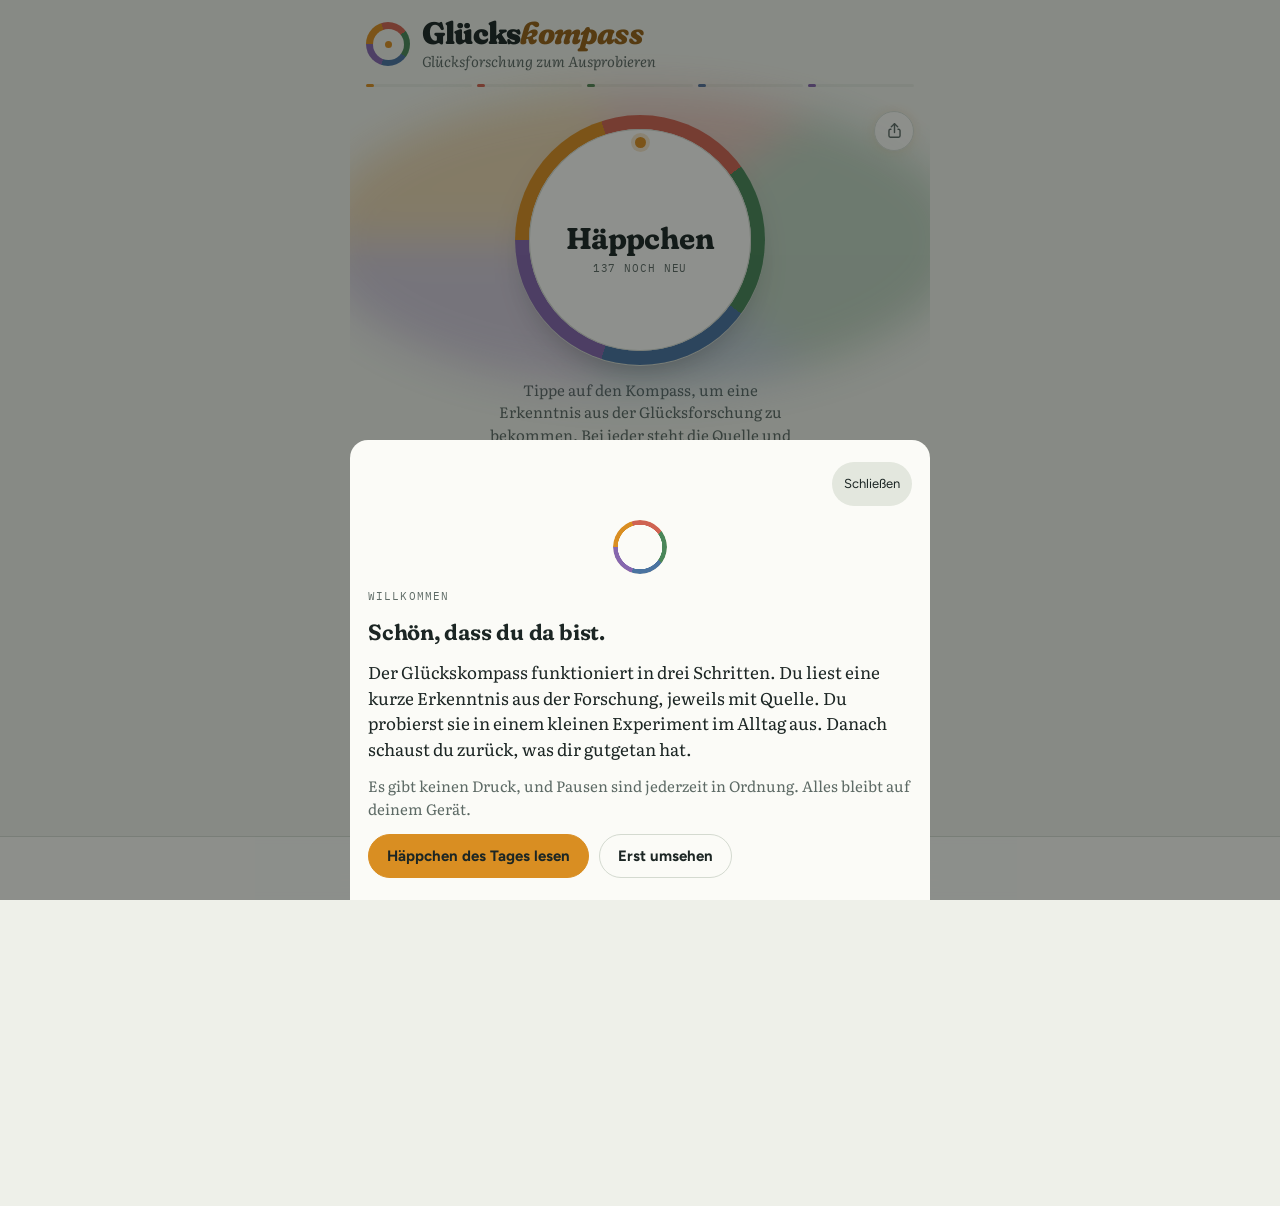
==== commit c9695bb8: "Glückskompass: neuer Untertitel „Glücksforschung zum Ausprobieren“ Co-Authored-By: Claude Opus 5.5 <" ====
--- a/glueckskompass/index.html
+++ b/glueckskompass/index.html
@@ -633,6 +633,29 @@
 /* Kein seitliches Verrutschen: Lichtscheine dürfen nicht über den Bildschirmrand ragen */
 html,body{overflow-x:hidden}
 .app{overflow-x:clip}
+
+/* Klickbild: jede Klickfamilie antwortet anders, ruhig und matt */
+.wash{position:absolute;inset:0;border-radius:inherit;overflow:hidden;pointer-events:none;z-index:1}
+.wash i{position:absolute;border-radius:50%;background:currentColor;opacity:0;transform:translate(-50%,-50%) scale(0)}
+@property --fr{syntax:"<percentage>";inherits:false;initial-value:101%}
+.chip.fillin[aria-pressed="true"]{background-image:radial-gradient(circle farthest-corner at var(--px,50%) var(--py,50%),var(--ink) var(--fr),var(--card) var(--fr));animation:fillin .42s cubic-bezier(.3,.7,.2,1)}
+@keyframes fillin{from{--fr:0%}}
+.ck{width:20px;height:20px;flex:none;fill:none;stroke:currentColor;stroke-width:2.4;stroke-linecap:round;stroke-linejoin:round}
+.ck path{stroke-dasharray:24;stroke-dashoffset:0;animation:ckdraw .5s .08s cubic-bezier(.4,0,.2,1) both}
+@keyframes ckdraw{from{stroke-dashoffset:24}}
+.opt.right{position:relative;padding-right:42px}
+.opt.right .ck{position:absolute;right:13px;top:50%;margin-top:-10px;color:var(--ok)}
+.toast.ok{display:flex;align-items:center;gap:8px;padding-left:12px}
+.toast.ok .ck{width:18px;height:18px;color:var(--accent)}
+nav.tabs button[aria-current="page"]::after{display:none}
+.tind{position:absolute;left:0;bottom:calc(3px + env(safe-area-inset-bottom,0px));width:4px;height:4px;border-radius:2px;background:var(--accent);pointer-events:none;transition:transform .42s cubic-bezier(.3,.7,.2,1),width .42s cubic-bezier(.3,.7,.2,1)}
+.tind.move{width:18px;margin-left:-7px}
+.sw i{transition:transform .35s cubic-bezier(.2,.8,.2,1),width .2s ease}
+.setrow:active .sw i{width:25px}
+.setrow[aria-checked="true"]:active .sw i{transform:translateX(13px)}
+.sharehome svg{transition:transform .35s cubic-bezier(.3,.7,.2,1)}
+.sharehome.sent svg{transform:translateY(-3px)}
+@media (prefers-reduced-motion:reduce){.chip.fillin[aria-pressed="true"]{animation:none;background-image:none}.ck path{animation:none}.tind{transition:none}}
 </style>
 
 </head><body><div class="app" id="app">
@@ -640,7 +663,7 @@
     <button class="logo" id="home" aria-label="Zum Kompass"><span></span></button>
     <button class="mark" id="home2" aria-label="Glückskompass, zum Kompass">Glücks<i>kompass</i></button>
     <div class="pill" id="topline" aria-live="polite"></div>
-    <p class="tagline">Was die Forschung über ein gutes Leben weiß</p>
+    <p class="tagline">Glücksforschung zum Ausprobieren</p>
     <div class="rose" id="rose" aria-hidden="true"></div>
   </header>
   <main id="main"></main>
@@ -1510,7 +1533,7 @@
 const typHTML=b=>`<span class="typ">${TYPN[typOf(b)]}</span>`;
 const evHTML=l=>`<span class="ev"><i>${[1,2,3].map(k=>`<b class="${l>=k?"on":""}"></b>`).join("")}</i>${EV[l]}</span>`;
 const fmtDate=t=>new Date(t).toLocaleDateString("de-DE",{day:"numeric",month:"short"});
-function toast(m){document.querySelectorAll(".toast").forEach(x=>x.remove());const t=document.createElement("div");t.className="toast";t.textContent=m;document.body.appendChild(t);setTimeout(()=>{t.classList.add("out");setTimeout(()=>t.remove(),320)},2200)}
+function toast(m,ok){document.querySelectorAll(".toast").forEach(x=>x.remove());const t=document.createElement("div");t.className="toast"+(ok?" ok":"");t.textContent=m;if(ok)t.insertAdjacentHTML("afterbegin",CK);document.body.appendChild(t);setTimeout(()=>{t.classList.add("out");setTimeout(()=>t.remove(),320)},2200)}
 let anim=true,animQ=false,roseKey="",pendingGlow=false;
 
 /* ---------- Tabs ---------- */
@@ -1523,7 +1546,7 @@
 let tab="bites";
 function renderTabs(){
   const due=dueTerms().length,act=activeExps().length;
-  $("#tabs").innerHTML=TABS.map(([id,n,ic])=>`<button data-tab="${id}" ${tab===id?'aria-current="page"':""}>${ic}<span>${n}</span>${id==="terms"&&due?`<span class="badge">${due>9?"9+":due}</span>`:""}${id==="exps"&&act?`<span class="badge">${act}</span>`:""}</button>`).join("");
+  $("#tabs").innerHTML=TABS.map(([id,n,ic])=>`<button data-tab="${id}" ${tab===id?'aria-current="page"':""}>${ic}<span>${n}</span>${id==="terms"&&due?`<span class="badge">${due>9?"9+":due}</span>`:""}${id==="exps"&&act?`<span class="badge">${act}</span>`:""}</button>`).join("");placeTabInd();
 }
 $("#tabs").addEventListener("click",e=>{const b=e.target.closest("button[data-tab]");if(!b)return;const to=b.dataset.tab;
   if(to===tab){ // gleicher Reiter: zurück zum Anfang dieses Bereichs
@@ -1647,7 +1670,7 @@
 }
 function answer(id){
   const it=Q.items[Q.i],ok=id===it.id,s=S.terms[it.id]||{box:0,next:0};
-  s.box=ok?Math.min(5,s.box+1):1;s.next=now()+IV[s.box]*DAY-(ok?0:DAY)+(ok?0:6e5);S.terms[it.id]=s;if(ok)Q.right++;Q.answered=id;save();render();{const r=document.querySelector('.opt.right'),w=document.querySelector('.opt.wrong');if(ok&&r){glow(r,'var(--ok)');buzz([8,50,8])}if(!ok){if(w)glow(w,'var(--warn)',.35);buzz(30)}}const fb=document.querySelector('.fb');if(fb)fb.scrollIntoView({block:'center',behavior:'smooth'});
+  s.box=ok?Math.min(5,s.box+1):1;s.next=now()+IV[s.box]*DAY-(ok?0:DAY)+(ok?0:6e5);S.terms[it.id]=s;if(ok)Q.right++;Q.answered=id;save();render();{const r=document.querySelector('.opt.right'),w=document.querySelector('.opt.wrong');if(r&&!r.querySelector('.ck'))r.insertAdjacentHTML('beforeend',CK);if(ok&&r){glow(r,'var(--ok)');buzz([8,50,8])}if(!ok){if(w)glow(w,'var(--warn)',.35);buzz(30)}}const fb=document.querySelector('.fb');if(fb)fb.scrollIntoView({block:'center',behavior:'smooth'});
 }
 let openTerm=null;
 /* Lernstand der Begriffe als feine, gestufte Linie: neu, im Lernen, sitzt */
@@ -1780,7 +1803,7 @@
       <p>Jedes Häppchen zeigt, wie belastbar die Erkenntnis ist:</p>
       <div class="legend">${[3,2,1,0].map(l=>`<div>${evHTML(l)} <span class="muted">· ${EVSHORT[l]}</span></div>`).join("")}</div>
       <p>Daneben steht, welche Art Befund es ist. Ein <b>Experiment</b> spricht für Ursache und Wirkung. Eine <b>Beobachtung</b> zeigt einen Zusammenhang, aber nicht, was was verursacht. Eine <b>Übersicht</b> fasst viele Studien zusammen. Eine <b>Idee</b> ist ein Denkanstoß ohne eigene Studie.</p>
-      <p>Stand der Recherche: Oktober 2026. App-Version vom 18.10.2026, 17:11 Uhr. Die Quellen sind verlinkt, damit du selbst nachlesen kannst. Die App ersetzt keine Therapie. Wenn es dir schlecht geht, ist die Telefonseelsorge rund um die Uhr erreichbar: 0800 111 0 111.</p>
+      <p>Stand der Recherche: Oktober 2026. App-Version vom 18.10.2026, 17:34 Uhr. Die Quellen sind verlinkt, damit du selbst nachlesen kannst. Die App ersetzt keine Therapie. Wenn es dir schlecht geht, ist die Telefonseelsorge rund um die Uhr erreichbar: 0800 111 0 111.</p>
       <p class="muted" style="font-size:14px">Alles, was du hier liest, markierst und notierst, bleibt nur in diesem Browser auf diesem Gerät.</p>
       <div class="row"><button class="btn ghost" id="shareapp">App weiterempfehlen</button></div>
       <div class="row">${confirmReset?`<span>Wirklich alles löschen?</span><button class="btn primary" id="resetyes">Ja, löschen</button><button class="btn ghost" id="resetno">Abbrechen</button>`:`<button class="linkbtn" id="reset">Fortschritt zurücksetzen</button>`}</div>
@@ -1822,13 +1845,13 @@
   const i=document.createElement("input");i.type="checkbox";i.setAttribute("switch","");i.tabIndex=-1;l.appendChild(i);document.body.appendChild(l);hapt=l}try{hapt.click()}catch(e){}}
 /* Zwei klare Rückmeldungen: ein Tick beim Antippen, zwei Ticks beim Bestätigen. Das iPhone kennt keine Stärken, darum nicht mehr.
    Die Vibration hängt nicht an „Bewegung reduzieren“, sondern hat einen eigenen Schalter. */
-function buzz(p){if(S.settings&&S.settings.haptics===false)return;const confirm=Array.isArray(p)&&p.filter((_,k)=>k%2===0).length>1;
-  if(navigator.vibrate){try{navigator.vibrate(confirm?[10,100,14]:10)}catch(e){}}}
+function buzz(p){if(S.settings&&S.settings.haptics===false)return;
+  if(navigator.vibrate){try{navigator.vibrate(Array.isArray(p)?p.map((v,k)=>k%2?Math.max(v,60):Math.max(v,10)):Math.max(p,10))}catch(e){}}}
 /* iPhone: Safari vibriert nur, wenn der Finger selbst einen Schalter umlegt. Programmierte Klicks spielt iOS nicht mehr ab.
    Darum liegt über jeder Aktion ein unsichtbarer Schalter. Ein Tippen darauf gibt genau einen Tick, ohne Verzögerung.
    Navigation (Reiter, Listen, Zurück, Aufklappen) bekommt bewusst keinen Tick. */
 const IOS=/iP(hone|ad|od)/.test(navigator.userAgent)||(navigator.platform==="MacIntel"&&navigator.maxTouchPoints>1);
-const HAPSEL='.btn,.chip,.opt,#go,.dircloud .dir,.mb,.cdot,.setrow,.sharehome,.scale5 .chip';
+const HAPSEL='.btn,.chip,.opt,#go,.dircloud .dir,.mb,.cdot,.setrow,.sharehome,.scale5 .chip,.daily,.trybtn,#home,#home2';
 let hapQ=false;
 function armHaptics(){hapQ=false;const off=S.settings&&S.settings.haptics===false;
   document.querySelectorAll("input.hap").forEach(i=>{if(off)i.remove()});if(off)return;
@@ -1836,6 +1859,33 @@
     if(getComputedStyle(el).position==="static")el.style.position="relative";
     const i=document.createElement("input");i.type="checkbox";i.setAttribute("switch","");i.className="hap";i.tabIndex=-1;i.setAttribute("aria-hidden","true");el.appendChild(i)})}
 if(IOS){new MutationObserver(()=>{if(!hapQ){hapQ=true;requestAnimationFrame(armHaptics)}}).observe(document.body,{childList:true,subtree:true})}
+
+/* Klickbild. Aktionen: eine matte Welle vom Berührungspunkt. Auswahl: die Füllung läuft vom Finger aus ein.
+   Erfolg: ein Haken zeichnet sich. Reiter: der Punkt gleitet zum neuen Reiter. Schalter: der Knopf dehnt sich beim Drücken. */
+const CK='<svg class="ck" viewBox="0 0 24 24" aria-hidden="true"><path d="M5 12.5l4.5 4.5L19 7.5"/></svg>';
+let tapMark=null;
+function tapKey(el){const a=[...el.attributes].filter(x=>x.name.startsWith("data-")&&x.name!=="data-lit").map(x=>`[${x.name}="${CSS.escape(x.value)}"]`).join("");
+  return a?el.tagName.toLowerCase()+"."+el.classList[0]+a:(el.id?"#"+CSS.escape(el.id):null)}
+function wash(el,x,y,r){const w=document.createElement("span");w.className="wash";const i=document.createElement("i"),sz=Math.max(r.width,r.height)*2.3;
+  Object.assign(i.style,{left:x+"px",top:y+"px",width:sz+"px",height:sz+"px"});w.appendChild(i);el.appendChild(w);
+  i.animate([{transform:"translate(-50%,-50%) scale(0)",opacity:.16},{transform:"translate(-50%,-50%) scale(1)",opacity:0}],{duration:620,easing:"cubic-bezier(.2,.6,.3,1)",fill:"both"}).onfinish=()=>w.remove()}
+document.addEventListener("pointerdown",e=>{const el=e.target.closest&&e.target.closest(".btn,.trybtn,.daily,.chip");if(!el||el.disabled)return;
+  const r=el.getBoundingClientRect(),x=e.clientX-r.left,y=e.clientY-r.top;
+  if(el.classList.contains("chip"))tapMark={key:tapKey(el),x,y,t:Date.now()};
+  else if(!calm())wash(el,x,y,r)},{passive:true,capture:true});
+function fillFromTap(){if(!tapMark||Date.now()-tapMark.t>900||!tapMark.key)return;let el;try{el=document.querySelector(tapMark.key)}catch(x){return}
+  if(!el||el.getAttribute("aria-pressed")!=="true")return;const m=tapMark;tapMark=null;if(calm())return;
+  el.style.setProperty("--px",m.x+"px");el.style.setProperty("--py",m.y+"px");el.classList.remove("fillin");void el.offsetWidth;el.classList.add("fillin");
+  el.addEventListener("animationend",()=>el.classList.remove("fillin"),{once:true})}
+new MutationObserver(()=>requestAnimationFrame(fillFromTap)).observe(document.body,{childList:true,subtree:true,attributes:true,attributeFilter:["aria-pressed"]});
+let tindAt=null;
+function placeTabInd(){const nav=document.querySelector("nav.tabs"),cur=nav&&nav.querySelector('button[aria-current="page"]');if(!nav)return;
+  let d=nav.querySelector(".tind");if(!d){d=document.createElement("i");d.className="tind";nav.appendChild(d)}
+  if(!cur){d.style.opacity=0;return}d.style.opacity="";const nr=nav.getBoundingClientRect(),br=cur.getBoundingClientRect(),x=br.left-nr.left+br.width/2-2;
+  if(tindAt===null||calm()){d.style.transition="none";d.style.transform=`translateX(${x}px)`;void d.offsetWidth;d.style.transition=""}
+  else if(Math.abs(x-tindAt)>1){d.classList.add("move");d.style.transform=`translateX(${x}px)`;setTimeout(()=>d.classList.remove("move"),220)}
+  tindAt=x}
+addEventListener("resize",()=>{tindAt=null;placeTabInd()});
 function fx(){let l=document.getElementById("fx");if(!l){l=document.createElement("div");l.id="fx";document.body.appendChild(l)}return l}
 function auraRings(el,col,count){if(calm())return;const r=el.getBoundingClientRect();
   for(let k=0;k<1;k++){const d=document.createElement("span");d.className="ring";if(col)d.style.background=col;Object.assign(d.style,{left:r.left+"px",top:r.top+"px",width:r.width+"px",height:r.height+"px"});fx().appendChild(d);
@@ -2110,7 +2160,7 @@
   if(d.moodPick){if(d.moodPick==="change"){moodAsked=false;mood=null;try{sessionStorage.removeItem("gk-mood")}catch(x){}anim=true;render();return}
     if(d.moodPick==="skip"){moodAsked=true;anim=true;render();return}
     setMood(d.moodPick);buzz(8);auraRings(t,null,2);setTimeout(()=>{anim=true;render()},380);return}
-  if(d.check){const v=S.exps[d.check];v.checks=v.checks||{};v.checks[dayIdx(v)]=+d.val;save();buzz([8,40,8]);const card=t.closest(".card");render();const c2=document.querySelector(`[data-done="${d.check}"]`);const cd=c2&&c2.closest(".card");if(cd)glow(cd,`var(--c-${X[d.check].cat})`);toast("Eingetragen.");return}
+  if(d.check){const v=S.exps[d.check];v.checks=v.checks||{};v.checks[dayIdx(v)]=+d.val;save();buzz([8,40,8]);const card=t.closest(".card");render();const c2=document.querySelector(`[data-done="${d.check}"]`);const cd=c2&&c2.closest(".card");if(cd)glow(cd,`var(--c-${X[d.check].cat})`);toast("Eingetragen.",1);return}
   if(d.shareExp){shareExp(d.shareExp);return}
   if(d.setting){S.settings[d.setting]=!S.settings[d.setting];save();buzz(6);if(d.setting==="mood"&&!S.settings.mood){mood=null;try{sessionStorage.removeItem("gk-mood")}catch(x){}}if(d.setting==="mood"&&S.settings.mood)moodAsked=true;render();return}
   if(d.roseGo){S.filter=d.roseGo;S.cur=null;save();tab="bites";anim=true;render();window.scrollTo(0,0);return}
@@ -2129,9 +2179,9 @@
   if(t.id==="back"){anim=true;S.cur=null;shared=null;save();render();return}
   if(t.id==="share"&&S.cur){shareBite(B[S.cur]);return}
   if(t.id==="shareapp"){shareApp();return}
-  if(t.id==="shareapp2"){buzz(6);auraSoft(t,"var(--accent)");shareApp();return}
+  if(t.id==="shareapp2"){buzz(6);auraSoft(t,"var(--accent)");t.classList.add("sent");setTimeout(()=>t.classList.remove("sent"),420);shareApp();return}
   if(t.id==="explore"){shared=null;S.cur=null;try{history.replaceState(null,"",location.pathname)}catch(x){}render();window.scrollTo(0,0);return}
-  if(t.id==="save"&&S.cur){if(S.saved[S.cur])delete S.saved[S.cur];else{S.saved[S.cur]=now();toast("Gemerkt. Du findest es unter „Dein Weg“.")}save();render();return}
+  if(t.id==="save"&&S.cur){if(S.saved[S.cur])delete S.saved[S.cur];else{S.saved[S.cur]=now();toast("Gemerkt. Du findest es unter „Dein Weg“.",1)}save();render();return}
   if(d.filter){if(S.filter===d.filter)return;S.filter=d.filter;save();
     if(tab==="bites"&&!S.cur&&$("#go")){document.querySelectorAll("[data-filter]").forEach(c=>c.setAttribute("aria-pressed",c.dataset.filter===S.filter));applyCloud(S.filter,true);buzz(8);setCompass(true)}else render();return}
   if(d.deep&&S.cur){const b=B[S.cur],col=`var(--c-${b.cat})`,r=t.getBoundingClientRect();t.style.setProperty("--x",((e.clientX||r.left+r.width/2)-r.left)+"px");t.style.setProperty("--y",((e.clientY||r.top+r.height/2)-r.top)+"px");
@@ -2167,7 +2217,7 @@
   if(d.ics){downloadIcs(d.ics);return}
   if(d.goexps){anim=true;tab="exps";render();window.scrollTo(0,0);return}
   if(d.done){doneSheet(d.done);return}
-  if(t.id==="savedone"){const id=t.dataset.id,m=document.querySelector('#moods [aria-pressed="true"]');S.exps[id]=Object.assign(S.exps[id]||{start:now()},{status:"done",end:now(),mood:m?m.dataset.mood:null,note:$("#note").value.trim(),real:(()=>{const r=document.querySelector('[data-real][aria-pressed="true"]');return r?+r.dataset.real:null})(),keep:!!(m&&m.dataset.mood==="gut"&&$("#keeprow").getAttribute("aria-checked")==="true"),keepAt:now()});save();closeSheet();render();buzz([12,60,12,60,20]);{const tl=document.querySelector(".tiles")||document.querySelector("#main .card");if(tl)glow(tl,"var(--accent)")}toast("Gespeichert.");return}
+  if(t.id==="savedone"){const id=t.dataset.id,m=document.querySelector('#moods [aria-pressed="true"]');S.exps[id]=Object.assign(S.exps[id]||{start:now()},{status:"done",end:now(),mood:m?m.dataset.mood:null,note:$("#note").value.trim(),real:(()=>{const r=document.querySelector('[data-real][aria-pressed="true"]');return r?+r.dataset.real:null})(),keep:!!(m&&m.dataset.mood==="gut"&&$("#keeprow").getAttribute("aria-checked")==="true"),keepAt:now()});save();closeSheet();render();buzz([12,60,12,60,20]);{const tl=document.querySelector(".tiles")||document.querySelector("#main .card");if(tl)glow(tl,"var(--accent)")}toast("Gespeichert.",1);return}
   if(t.id==="reset"){confirmReset=true;render();return}
   if(t.id==="resetno"){confirmReset=false;render();return}
   if(t.id==="resetyes"){S={read:{},saved:{},terms:{},exps:{},filter:"alle",history:[],cur:null,settings:S.settings,moments:{},series:{},welcomed:S.welcomed};save();confirmReset=false;Q=null;render();toast("Alles zurückgesetzt.");return}
@@ -2184,7 +2234,7 @@
 window.addEventListener("hashchange",()=>{fromHash();render()});
 shownDay=todayKey();render();
 /* Selbst-Aktualisierung: Wenn auf GitHub eine neuere Version liegt, lädt die App sie still nach (wichtig für die Version auf dem Home-Bildschirm). */
-const BUILD="18.10.2026, 17:11";
+const BUILD="18.10.2026, 17:34";
 function checkUpdate(){if(!/github\.io$/.test(location.hostname))return;
   fetch(location.pathname,{cache:"reload"}).then(r=>r.text()).then(t=>{const m=t.match(/const BUILD="([^"]+)"/);if(!m||m[1]===BUILD)return;
     let done=null;try{done=sessionStorage.getItem("gk-upd")}catch(e){}if(done===m[1])return;
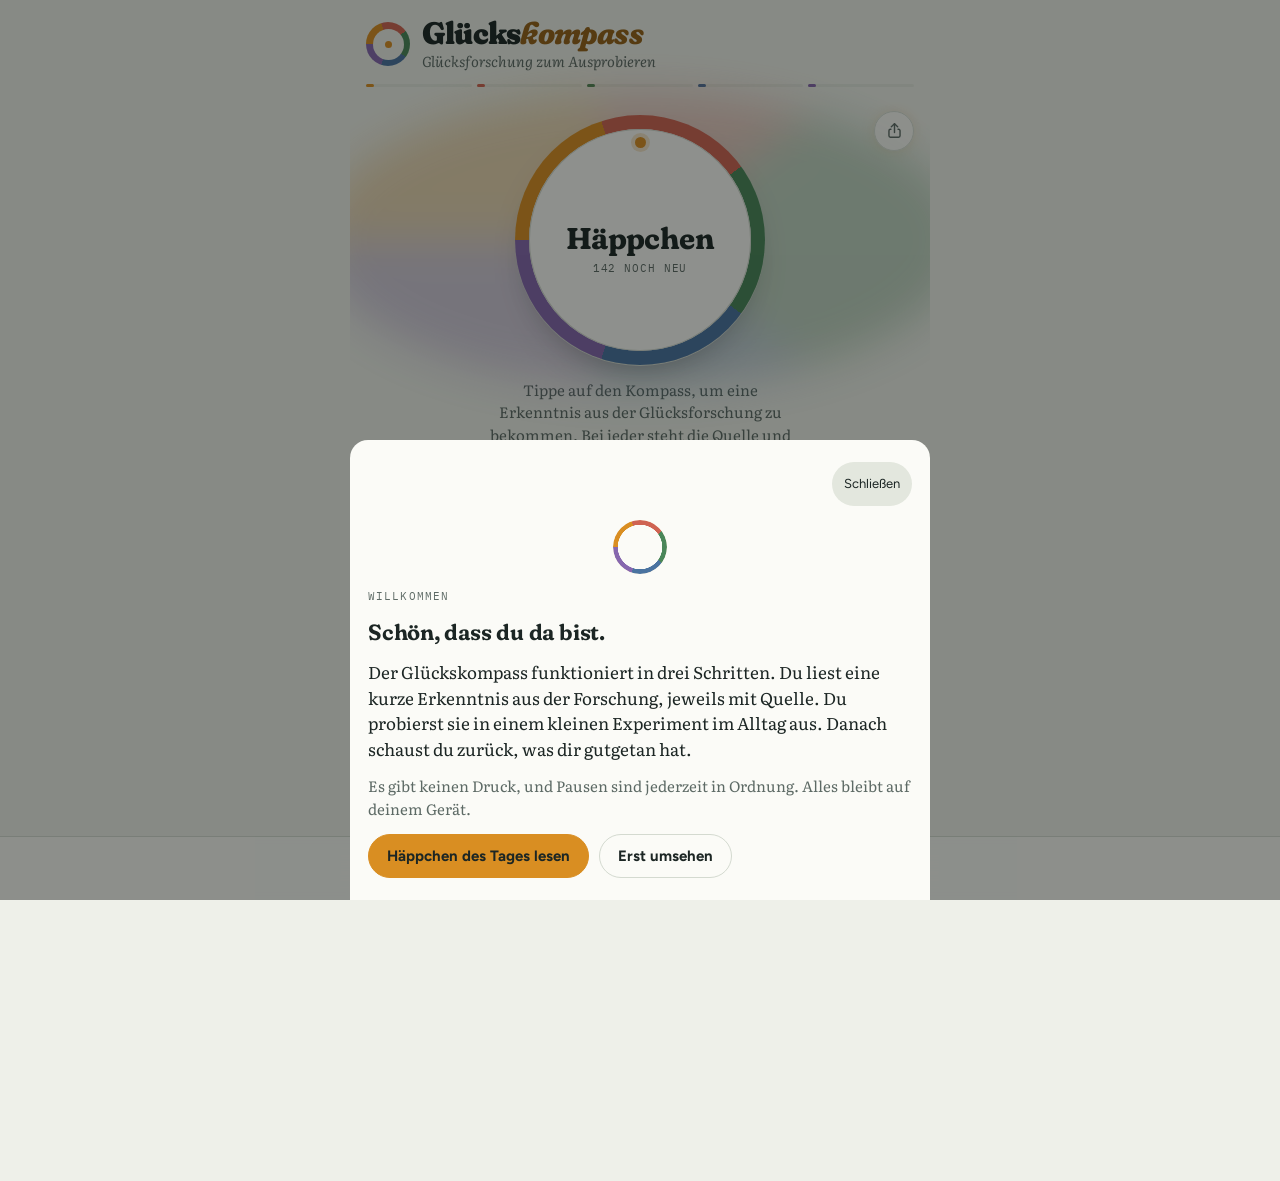
==== commit 7e646b95: "Glückskompass: fünf neue Häppchen zu Videospielen, Bildschirmzeit, sozialen Medien im Jugendalter, L" ====
--- a/glueckskompass/index.html
+++ b/glueckskompass/index.html
@@ -1498,11 +1498,36 @@
  x:"Eine Übersicht über rund 400 Studien zur Verhaltenstherapie bei Depression zeigt: Die Therapie hilft deutlich besser als keine Behandlung. Etwa vier von zehn Behandelten sprachen gut an, in den Vergleichsgruppen etwa zwei von zehn. Kurzfristig wirkt sie ähnlich gut wie Medikamente, beides zusammen oft am besten.",
  c:"Sehr breite Datengrundlage. In den methodisch besten Studien sind die Effekte etwas kleiner.",
  src:"Cuijpers et al. (2023), World Psychiatry",u:"https://research.vu.nl/en/publications/cognitive-behavior-therapy-vs-control-conditions-other-psychother/",
- tip:"Hilfe zu holen ist kein Zeichen von Schwäche. Ein erster Schritt kann die Hausarztpraxis sein. Wenn es dir schlecht geht, ist die Telefonseelsorge rund um die Uhr erreichbar: 0800 111 0 111."}
+ tip:"Hilfe zu holen ist kein Zeichen von Schwäche. Ein erster Schritt kann die Hausarztpraxis sein. Wenn es dir schlecht geht, ist die Telefonseelsorge rund um die Uhr erreichbar: 0800 111 0 111."},
+{id:"spielzeit",cat:"zeit",ev:2,t:"Beim Zocken zählt das Warum mehr als das Wie-lange",
+ x:"Forschende aus Oxford bekamen von sieben Spielefirmen die echten Spielzeiten von fast 39.000 Erwachsenen, etwa aus Animal Crossing, Apex Legends und Forza Horizon 4. Sechs Wochen lang beantworteten die Spielenden außerdem Fragen zu ihrem Befinden. Die Spielzeit hing kaum mit ihrer Stimmung zusammen. Wichtiger war der Grund fürs Spielen. Wer aus Freude spielte, fühlte sich besser. Wer sich zum Spielen gedrängt fühlte, fühlte sich schlechter.",
+ c:"Die Spielzeiten wurden gemessen und nicht geschätzt, das ist eine große Stärke. Es waren aber nur Erwachsene und sieben Spiele dabei, Handyspiele fehlten. Sehr lange Spielzeiten kamen kaum vor. Es ist eine Beobachtung, kein Experiment.",
+ src:"Vuorre, Johannes, Magnusson & Przybylski (2022), Royal Society Open Science",u:"https://doi.org/10.1098/rsos.220411",
+ tip:"Frag dich nach dem Spielen: Wollte ich das gerade, oder kam ich nicht los? Die Antwort sagt vermutlich mehr als die Uhr."},
+{id:"kartoffel",cat:"zeit",ev:2,t:"Bildschirmzeit und Kartoffeln",
+ x:"Zwei Forschende werteten drei große Befragungen aus den USA und Großbritannien mit über 300.000 Jugendlichen und Eltern aus. Die Bildschirmzeit erklärte höchstens 0,4 Prozent der Unterschiede im Wohlbefinden. Das ist ungefähr so wenig wie der Zusammenhang mit Kartoffelessen. Genug Schlaf und ein regelmäßiges Frühstück hingen deutlich stärker mit dem Wohlbefinden zusammen.",
+ c:"Die Studie zeigt Zusammenhänge, keine Ursachen, und wirft alle Bildschirme in einen Topf, vom Lernvideo bis zum Chat. Eine Neuauswertung, die nur soziale Medien bei Mädchen betrachtete, fand mehrfach größere Zusammenhänge (Twenge, Haidt u. a. 2022). Strittig ist vor allem, wie groß der Effekt ist und für wen er gilt.",
+ src:"Orben & Przybylski (2019), Nature Human Behaviour",u:"https://doi.org/10.1038/s41562-018-0506-1",
+ tip:"Schau nicht nur auf die Stunden, sondern auch darauf, was die Bildschirmzeit verdrängt, zum Beispiel Schlaf.",exp:"handy"},
+{id:"zeitfenster",cat:"zeit",ev:2,t:"Soziale Medien wirken nicht in jedem Alter gleich",
+ x:"In Großbritannien wurden rund 17.400 junge Menschen zwischen 10 und 21 Jahren über mehrere Jahre befragt. Bei Mädchen sagte mehr Zeit in sozialen Medien im Alter von 11 bis 13 Jahren eine geringere Lebenszufriedenheit ein Jahr später voraus, bei Jungen im Alter von 14 und 15. Mit 19 galt das für beide. In den übrigen Jahren zeigte sich kein klarer Zusammenhang. Umgekehrt nutzten unzufriedene Jugendliche ein Jahr später mehr soziale Medien.",
+ c:"Eine große Langzeitstudie, aber mit Selbstauskünften und Durchschnittswerten. Wer im Einzelnen gefährdet ist, lässt sich daraus nicht ablesen. Die Gründe für die Altersfenster, etwa Pubertät oder ein Umzug mit 19, sind bisher Vermutungen.",
+ src:"Orben, Przybylski, Blakemore & Kievit (2022), Nature Communications",u:"https://doi.org/10.1038/s41467-022-29296-3",
+ tip:"Gerade in Umbruchzeiten lohnt ein ehrlicher Blick: Tut mir die Zeit in den Apps gut, oder suche ich dort, was mir gerade anderswo fehlt?",exp:"feedfasten"},
+{id:"lootbox",cat:"sein",ev:2,t:"Lootboxen und Glücksspiel",
+ x:"Lootboxen sind Überraschungspakete in Videospielen, die man mit echtem Geld kauft, ohne vorher zu wissen, was drin ist. Eine Übersichtsarbeit hat 13 Studien dazu ausgewertet. In 12 davon zeigten Menschen, die mehr für Lootboxen ausgaben, auch mehr Anzeichen von Problemen mit Glücksspiel. Der Zusammenhang war mittelstark (r = 0,27). Eine zweite, unabhängige Auswertung von 15 Studien kam auf fast denselben Wert.",
+ c:"Fast alle Studien sind Befragungen zu einem Zeitpunkt. Sie zeigen nicht, was Ursache und was Folge ist. Vielleicht kaufen Menschen mit Glücksspielproblemen einfach mehr Lootboxen. Dass zwei unabhängige Auswertungen fast dasselbe finden, macht den Zusammenhang selbst aber ziemlich sicher.",
+ src:"Spicer, Nicklin, Uther, Lloyd, Lloyd & Close (2022), New Media & Society",u:"https://doi.org/10.1177/14614448211027175",
+ tip:"Wenn du nach einer Niete sofort die nächste Box öffnen willst, ist das dasselbe Muster wie beim Glücksspiel. Leg vorher fest, wie viel Geld du im Monat für ein Spiel ausgibst."},
+{id:"bargeld",cat:"sein",ev:2,t:"Karte oder Bargeld",
+ x:"Gibt man mit Karte oder Handy mehr aus als mit Bargeld? Eine Auswertung von 71 Studien aus 17 Ländern mit über 11.000 Menschen sagt: ja, aber nur etwas mehr. Größer war der Unterschied bei Dingen, die andere sehen sollen, etwa Kleidung. Bei Spenden gab es keinen Unterschied. Über die Jahrzehnte ist der Effekt schwächer geworden.",
+ c:"Frühe, bekannte Studien fanden viel größere Unterschiede, als die Gesamtauswertung jetzt zeigt. Der Befund zu sichtbaren Käufen beruht nur auf sieben Studien. Der Effekt ist echt, aber klein.",
+ src:"Schomburgk, Belli & Hoffmann (2024), Journal of Retailing",u:"https://doi.org/10.1016/j.jretai.2024.05.003",
+ tip:"Bezahlen ohne Bargeld fühlt sich weniger nach Geldausgeben an. Ein festes Monatsbudget für Kleidung oder Technik hilft mehr als die Frage, ob Karte oder bar.",exp:"kaufpause"}
 );
 
 /* Welche Art Befund: exp = Experiment, beob = Beobachtung, meta = Übersicht vieler Studien, idee = Idee oder Denkmodell. Nicht aufgeführte Häppchen sind Beobachtungen. */
-const TYP={"wallet":"exp","mobile":"exp","deactivate":"exp","buytime":"exp","prosocial":"exp","kindness":"exp","gratletter":"exp","deeptalk":"exp","strangers":"exp","awe":"exp","lottery":"exp","finland":"exp","openresearch":"exp","email":"exp","phubbing":"exp","busy":"exp","ikea":"exp","gift_exp":"exp","thinking_alone":"exp","pursuit":"exp","woop":"exp","smile":"exp","powerpose":"exp","sleep":"exp","nature_conn":"exp","kasser_values":"exp","treat":"exp","three_good":"exp","strengths":"exp","volunteer_time":"exp","grundeinkommen_de":"exp","ai_work":"exp","endowment":"exp","peakend":"exp","focusing":"exp","who":"meta","materialism":"meta","minimal":"meta","proenv":"meta","gratitude":"meta","exercise":"meta","adapt":"meta","sdt":"meta","mindful":"meta","forecast":"meta","loneliness_cog":"meta","forgive":"meta","selfcompassion":"meta","bestself":"meta","heritability":"meta","gardening":"meta","writing":"meta","happy_money":"meta","choice":"meta","savor":"meta","singing":"meta","jobcrafting":"meta","fromm":"idee","epikur":"idee","compass":"idee","keynes":"idee","russell":"idee","arendt":"idee","doughnut":"idee","seneca":"idee","tolle":"idee","wellbeing_budget":"idee","schoolstart":"exp","perfection":"meta","belonging":"meta","food_mood":"exp","play":"exp","therapy":"meta"};
+const TYP={"wallet":"exp","mobile":"exp","deactivate":"exp","buytime":"exp","prosocial":"exp","kindness":"exp","gratletter":"exp","deeptalk":"exp","strangers":"exp","awe":"exp","lottery":"exp","finland":"exp","openresearch":"exp","email":"exp","phubbing":"exp","busy":"exp","ikea":"exp","gift_exp":"exp","thinking_alone":"exp","pursuit":"exp","woop":"exp","smile":"exp","powerpose":"exp","sleep":"exp","nature_conn":"exp","kasser_values":"exp","treat":"exp","three_good":"exp","strengths":"exp","volunteer_time":"exp","grundeinkommen_de":"exp","ai_work":"exp","endowment":"exp","peakend":"exp","focusing":"exp","who":"meta","materialism":"meta","minimal":"meta","proenv":"meta","gratitude":"meta","exercise":"meta","adapt":"meta","sdt":"meta","mindful":"meta","forecast":"meta","loneliness_cog":"meta","forgive":"meta","selfcompassion":"meta","bestself":"meta","heritability":"meta","gardening":"meta","writing":"meta","happy_money":"meta","choice":"meta","savor":"meta","singing":"meta","jobcrafting":"meta","fromm":"idee","epikur":"idee","compass":"idee","keynes":"idee","russell":"idee","arendt":"idee","doughnut":"idee","seneca":"idee","tolle":"idee","wellbeing_budget":"idee","schoolstart":"exp","perfection":"meta","belonging":"meta","food_mood":"exp","play":"exp","therapy":"meta","lootbox":"meta","bargeld":"meta"};
 
 /* Varianten für Schülerinnen und Schüler, wo ein Experiment ein Erwachsenenleben voraussetzt */
 const SV={
@@ -1803,7 +1828,7 @@
       <p>Jedes Häppchen zeigt, wie belastbar die Erkenntnis ist:</p>
       <div class="legend">${[3,2,1,0].map(l=>`<div>${evHTML(l)} <span class="muted">· ${EVSHORT[l]}</span></div>`).join("")}</div>
       <p>Daneben steht, welche Art Befund es ist. Ein <b>Experiment</b> spricht für Ursache und Wirkung. Eine <b>Beobachtung</b> zeigt einen Zusammenhang, aber nicht, was was verursacht. Eine <b>Übersicht</b> fasst viele Studien zusammen. Eine <b>Idee</b> ist ein Denkanstoß ohne eigene Studie.</p>
-      <p>Stand der Recherche: Oktober 2026. App-Version vom 18.10.2026, 17:34 Uhr. Die Quellen sind verlinkt, damit du selbst nachlesen kannst. Die App ersetzt keine Therapie. Wenn es dir schlecht geht, ist die Telefonseelsorge rund um die Uhr erreichbar: 0800 111 0 111.</p>
+      <p>Stand der Recherche: Oktober 2026. App-Version vom 18.10.2026, 17:42 Uhr. Die Quellen sind verlinkt, damit du selbst nachlesen kannst. Die App ersetzt keine Therapie. Wenn es dir schlecht geht, ist die Telefonseelsorge rund um die Uhr erreichbar: 0800 111 0 111.</p>
       <p class="muted" style="font-size:14px">Alles, was du hier liest, markierst und notierst, bleibt nur in diesem Browser auf diesem Gerät.</p>
       <div class="row"><button class="btn ghost" id="shareapp">App weiterempfehlen</button></div>
       <div class="row">${confirmReset?`<span>Wirklich alles löschen?</span><button class="btn primary" id="resetyes">Ja, löschen</button><button class="btn ghost" id="resetno">Abbrechen</button>`:`<button class="linkbtn" id="reset">Fortschritt zurücksetzen</button>`}</div>
@@ -2234,7 +2259,7 @@
 window.addEventListener("hashchange",()=>{fromHash();render()});
 shownDay=todayKey();render();
 /* Selbst-Aktualisierung: Wenn auf GitHub eine neuere Version liegt, lädt die App sie still nach (wichtig für die Version auf dem Home-Bildschirm). */
-const BUILD="18.10.2026, 17:34";
+const BUILD="18.10.2026, 17:42";
 function checkUpdate(){if(!/github\.io$/.test(location.hostname))return;
   fetch(location.pathname,{cache:"reload"}).then(r=>r.text()).then(t=>{const m=t.match(/const BUILD="([^"]+)"/);if(!m||m[1]===BUILD)return;
     let done=null;try{done=sessionStorage.getItem("gk-upd")}catch(e){}if(done===m[1])return;
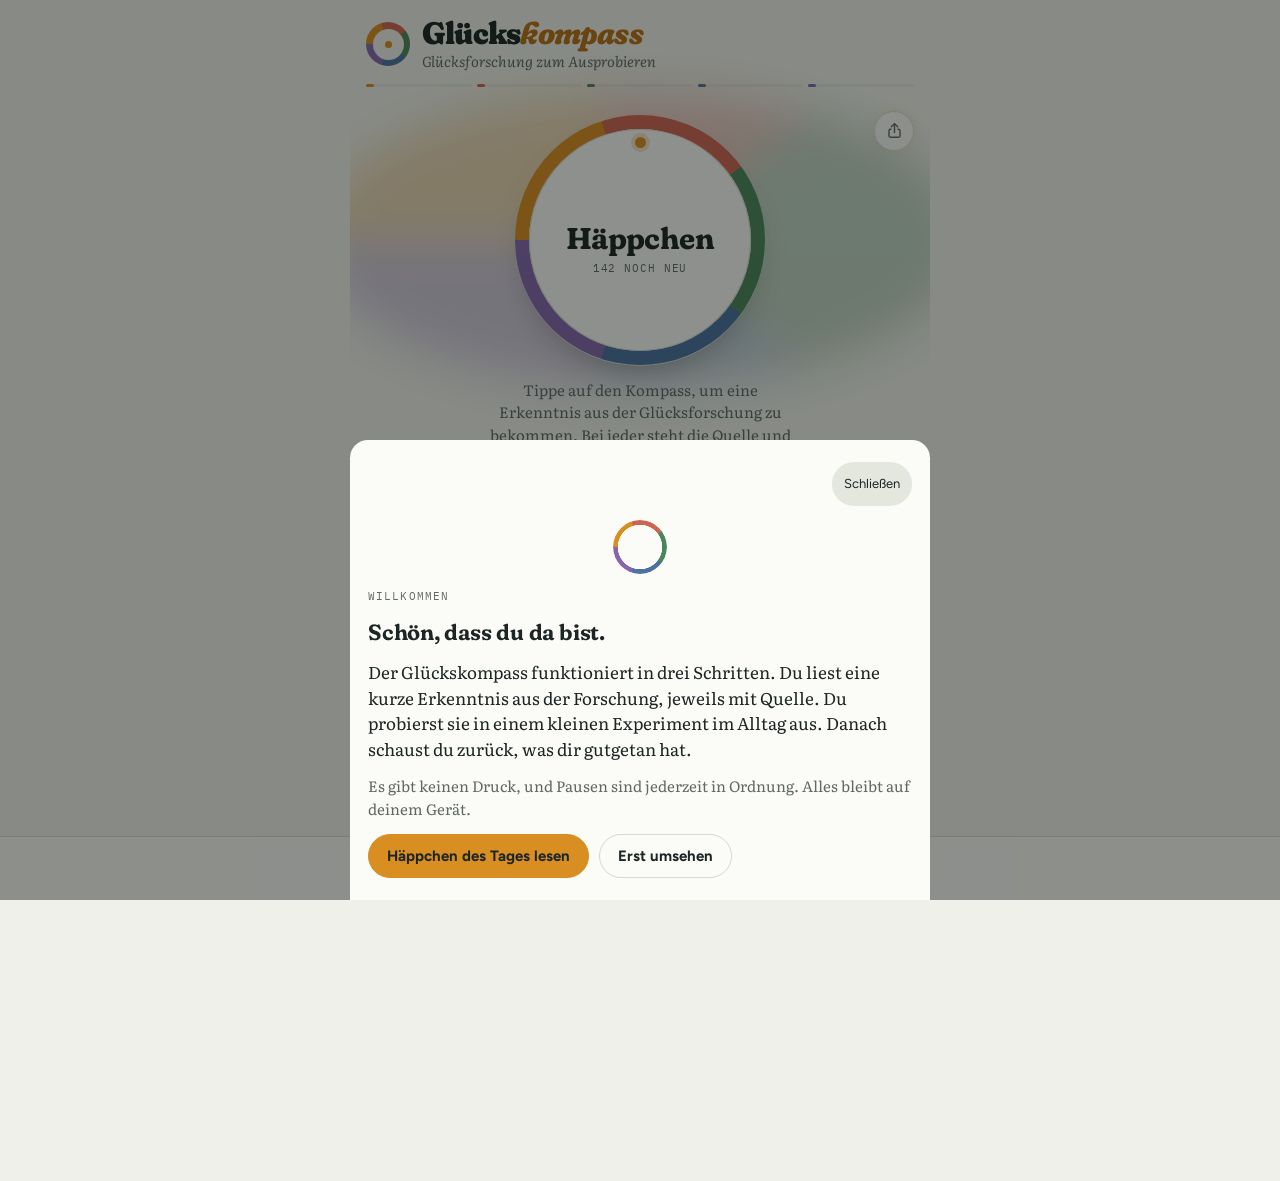
==== commit 9ac88bc6: "Glückskompass: Titelfarbe Amber statt trübem Braun, im Dunklen ruhiger Co-Authored-By: Claude Opus 5" ====
--- a/glueckskompass/index.html
+++ b/glueckskompass/index.html
@@ -12,7 +12,7 @@
 <link rel="stylesheet" href="https://fonts.googleapis.com/css2?family=Fraunces:ital,opsz,wght,SOFT@0,9..144,500..900,100;1,9..144,500..800,100&family=Literata:ital,opsz,wght@0,7..72,400;0,7..72,500;1,7..72,400&family=Figtree:wght@500;600;700&family=IBM+Plex+Mono:wght@400;500&display=swap">
 <style>
 /* Layout: eine ruhige App-Spalte wie ein Feldnotizbuch, unten fest die vier Bereiche. Ein Kompass aus fünf Farben als Herzstück. */
-:root{--tx:32%;
+:root{--tx:32%;--mark:#B86E14;
   --paper:#EEF0E9;--card:#FBFBF7;--ink:#1C2624;--muted:#5D6A65;--line:#D4DAD0;--soft:#E3E7DE;
   --accent:#D98E22;--accent-soft:#F6E3C2;--on-accent:#1C2624;
   --c-ich:#D98E22;--c-wir:#CF6352;--c-welt:#4A8659;--c-sein:#4A73A0;--c-zeit:#8667AE;
@@ -23,12 +23,12 @@
   --f-mono:"IBM Plex Mono",ui-monospace,Menlo,monospace;
   --r:14px;
 }
-@media (prefers-color-scheme:dark){:root:not([data-theme="light"]){--tx:0%;
+@media (prefers-color-scheme:dark){:root:not([data-theme="light"]){--tx:0%;--mark:#E9AE5C;
   --paper:#111715;--card:#1A2220;--ink:#E6ECE5;--muted:#9AA8A1;--line:#2B3633;--soft:#222C29;
   --accent:#F0AE47;--accent-soft:#3A2F1C;--on-accent:#1A1408;
   --c-ich:#F0AE47;--c-wir:#E78574;--c-welt:#79B988;--c-sein:#7FA5D3;--c-zeit:#B096D6;
   --ok:#79B988;--warn:#E78574;color-scheme:dark}}
-:root[data-theme="dark"]{--tx:0%;
+:root[data-theme="dark"]{--tx:0%;--mark:#E9AE5C;
   --paper:#111715;--card:#1A2220;--ink:#E6ECE5;--muted:#9AA8A1;--line:#2B3633;--soft:#222C29;
   --accent:#F0AE47;--accent-soft:#3A2F1C;--on-accent:#1A1408;
   --c-ich:#F0AE47;--c-wir:#E78574;--c-welt:#79B988;--c-sein:#7FA5D3;--c-zeit:#B096D6;
@@ -581,7 +581,7 @@
 @keyframes foldIn{from{opacity:0;transform:translateY(-4px)}}
 body:has(.moment) .app *{animation-play-state:paused}
 /* Lesbarer Text in Farbe: im hellen Modus dunklere Variante der Akzent- und Richtungsfarben */
-.mark i{color:color-mix(in srgb,var(--accent),#000 var(--tx))}
+.mark i{color:var(--mark)}
 .daily .dk,.daily .dstate,.pinfo b,.tap:hover .more,.tap:active .more{color:color-mix(in srgb,var(--c),#000 var(--tx))}
 .ccat{color:color-mix(in srgb,var(--nc,var(--accent)),#000 var(--tx))}
 .src a{color:color-mix(in srgb,var(--accent),#000 var(--tx))}
@@ -1828,7 +1828,7 @@
       <p>Jedes Häppchen zeigt, wie belastbar die Erkenntnis ist:</p>
       <div class="legend">${[3,2,1,0].map(l=>`<div>${evHTML(l)} <span class="muted">· ${EVSHORT[l]}</span></div>`).join("")}</div>
       <p>Daneben steht, welche Art Befund es ist. Ein <b>Experiment</b> spricht für Ursache und Wirkung. Eine <b>Beobachtung</b> zeigt einen Zusammenhang, aber nicht, was was verursacht. Eine <b>Übersicht</b> fasst viele Studien zusammen. Eine <b>Idee</b> ist ein Denkanstoß ohne eigene Studie.</p>
-      <p>Stand der Recherche: Oktober 2026. App-Version vom 18.10.2026, 17:42 Uhr. Die Quellen sind verlinkt, damit du selbst nachlesen kannst. Die App ersetzt keine Therapie. Wenn es dir schlecht geht, ist die Telefonseelsorge rund um die Uhr erreichbar: 0800 111 0 111.</p>
+      <p>Stand der Recherche: Oktober 2026. App-Version vom 19.10.2026, 00:54 Uhr. Die Quellen sind verlinkt, damit du selbst nachlesen kannst. Die App ersetzt keine Therapie. Wenn es dir schlecht geht, ist die Telefonseelsorge rund um die Uhr erreichbar: 0800 111 0 111.</p>
       <p class="muted" style="font-size:14px">Alles, was du hier liest, markierst und notierst, bleibt nur in diesem Browser auf diesem Gerät.</p>
       <div class="row"><button class="btn ghost" id="shareapp">App weiterempfehlen</button></div>
       <div class="row">${confirmReset?`<span>Wirklich alles löschen?</span><button class="btn primary" id="resetyes">Ja, löschen</button><button class="btn ghost" id="resetno">Abbrechen</button>`:`<button class="linkbtn" id="reset">Fortschritt zurücksetzen</button>`}</div>
@@ -2259,7 +2259,7 @@
 window.addEventListener("hashchange",()=>{fromHash();render()});
 shownDay=todayKey();render();
 /* Selbst-Aktualisierung: Wenn auf GitHub eine neuere Version liegt, lädt die App sie still nach (wichtig für die Version auf dem Home-Bildschirm). */
-const BUILD="18.10.2026, 17:42";
+const BUILD="19.10.2026, 00:54";
 function checkUpdate(){if(!/github\.io$/.test(location.hostname))return;
   fetch(location.pathname,{cache:"reload"}).then(r=>r.text()).then(t=>{const m=t.match(/const BUILD="([^"]+)"/);if(!m||m[1]===BUILD)return;
     let done=null;try{done=sessionStorage.getItem("gk-upd")}catch(e){}if(done===m[1])return;
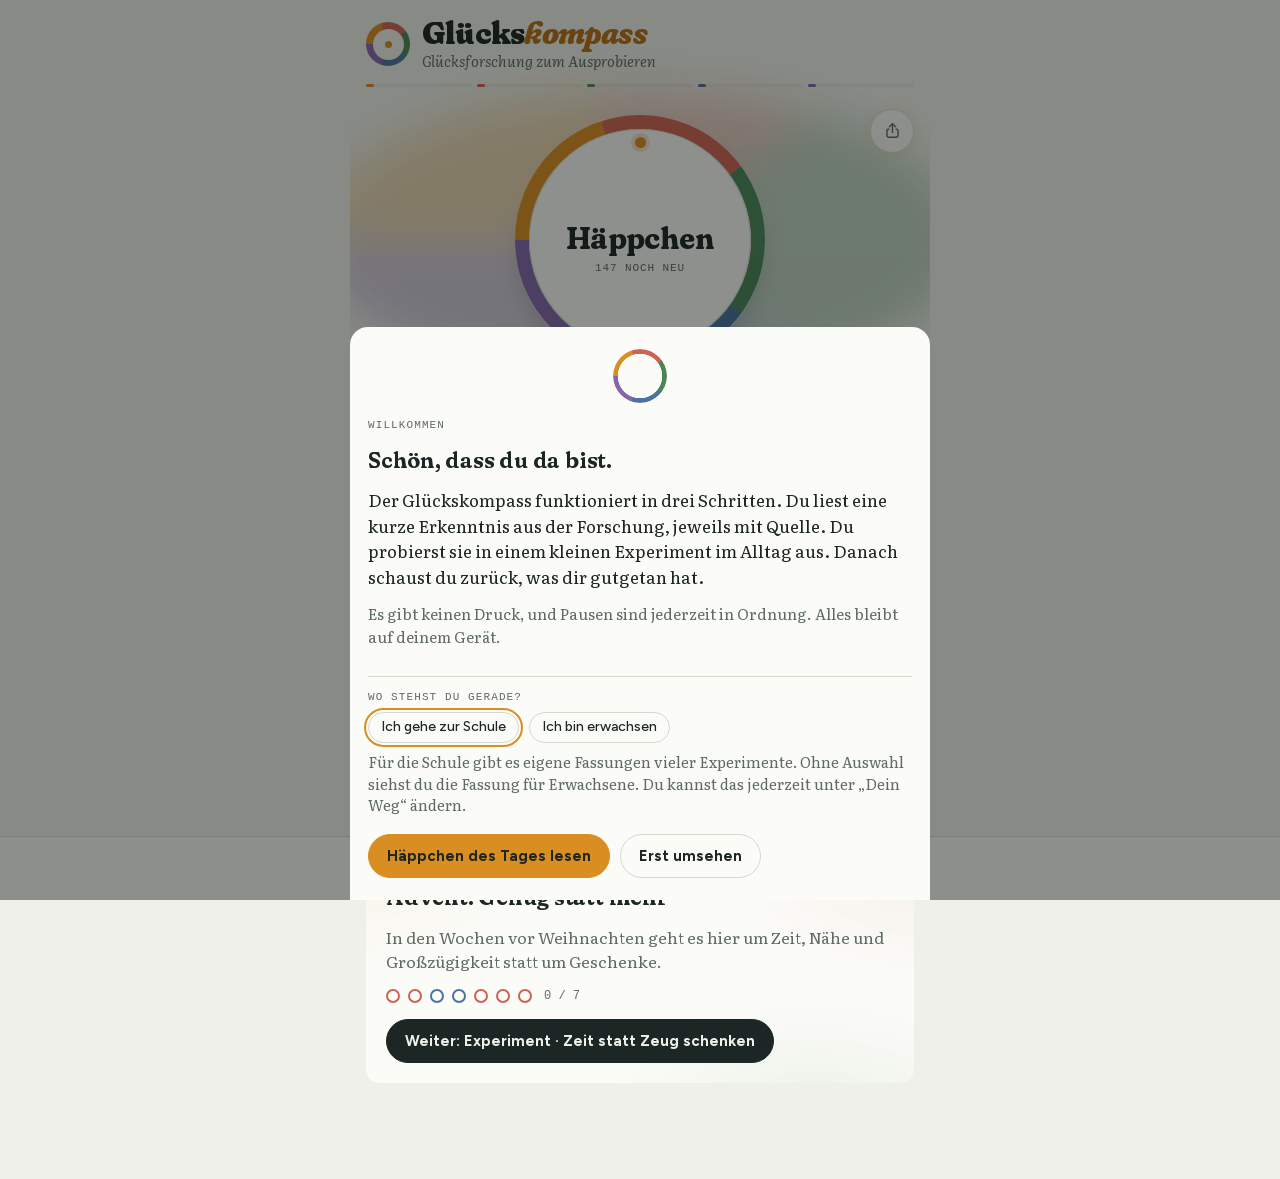
==== commit d97ac0b9: "Glückskompass: neue Version nach zwei Gutachterrunden - Inhalte korrigiert, Belegstufen vereinheitli" ====
--- a/glueckskompass/index.html
+++ b/glueckskompass/index.html
@@ -1,16 +1,22 @@
 <!doctype html><html lang="de"><head><meta charset="utf-8">
 <meta name="viewport" content="width=device-width,initial-scale=1,viewport-fit=cover">
 <meta name="apple-mobile-web-app-capable" content="yes"><meta name="mobile-web-app-capable" content="yes">
-<meta name="apple-mobile-web-app-title" content="Glückskompass"><link rel="apple-touch-icon" sizes="180x180" href="https://wurstgott.github.io/fernweh/glueckskompass/apple-touch-icon.png"><meta property="og:image" content="https://wurstgott.github.io/fernweh/glueckskompass/icon-512.png"><meta property="og:image:width" content="512"><meta property="og:image:height" content="512"><meta property="og:url" content="https://wurstgott.github.io/fernweh/glueckskompass/"><meta property="og:type" content="website"><meta property="og:site_name" content="Glückskompass"><meta name="twitter:card" content="summary"><link rel="manifest" href="manifest.json"><meta name="apple-mobile-web-app-status-bar-style" content="default"><meta name="theme-color" content="#EEF0E9">
+<meta name="apple-mobile-web-app-title" content="Glückskompass"><link rel="apple-touch-icon" sizes="180x180" href="https://wurstgott.github.io/fernweh/glueckskompass/apple-touch-icon.png"><meta property="og:image" content="https://wurstgott.github.io/fernweh/glueckskompass/icon-512.png"><meta property="og:image:width" content="512"><meta property="og:image:height" content="512"><meta property="og:url" content="https://wurstgott.github.io/fernweh/glueckskompass/"><meta property="og:type" content="website"><meta property="og:site_name" content="Glückskompass"><meta name="twitter:card" content="summary"><link rel="manifest" href="manifest.json"><meta name="apple-mobile-web-app-status-bar-style" content="default"><meta name="theme-color" media="(prefers-color-scheme: light)" content="#EEF0E9"><meta name="theme-color" media="(prefers-color-scheme: dark)" content="#111715">
 <meta name="description" content="Jeden Tag ein Häppchen Glücksforschung."><meta name="author" content="Carlo Maximilian Engeländer"><meta name="copyright" content="© 2026 Carlo Maximilian Engeländer. Alle Rechte vorbehalten.">
 <meta property="og:title" content="Glückskompass"><meta property="og:description" content="Jeden Tag ein Häppchen Glücksforschung.">
 <link rel="icon" type="image/png" sizes="192x192" href="https://wurstgott.github.io/fernweh/glueckskompass/icon-192.png"><link rel="icon" type="image/png" sizes="512x512" href="https://wurstgott.github.io/fernweh/glueckskompass/icon-512.png"><link rel="shortcut icon" href="https://wurstgott.github.io/fernweh/glueckskompass/icon-192.png">
 <style>:root{color-scheme:light;padding-top:env(safe-area-inset-top,0px);padding-bottom:env(safe-area-inset-bottom,0px)}body{margin:0}[hidden]{display:none!important}img{max-width:100%}</style>
 <title>Glückskompass</title>
 <meta name="claude:viewport-fit-sides" content="cover">
-<link rel="preconnect" href="https://fonts.googleapis.com">
-<link rel="stylesheet" href="https://fonts.googleapis.com/css2?family=Fraunces:ital,opsz,wght,SOFT@0,9..144,500..900,100;1,9..144,500..800,100&family=Literata:ital,opsz,wght@0,7..72,400;0,7..72,500;1,7..72,400&family=Figtree:wght@500;600;700&family=IBM+Plex+Mono:wght@400;500&display=swap">
+<link rel="preload" href="fonts/fraunces.woff" as="font" type="font/woff" crossorigin>
+<link rel="preload" href="fonts/literata.woff" as="font" type="font/woff" crossorigin>
 <style>
+/* Schriften liegen bei der App selbst (Latin mit deutschen Zeichen, nur die genutzten Achsen) */
+@font-face{font-family:"Fraunces";src:url("fonts/fraunces.woff") format("woff");font-weight:500 900;font-style:normal;font-display:swap}
+@font-face{font-family:"Fraunces";src:url("fonts/fraunces-italic.woff") format("woff");font-weight:800;font-style:italic;font-display:swap}
+@font-face{font-family:"Literata";src:url("fonts/literata.woff") format("woff");font-weight:400 500;font-style:normal;font-display:swap}
+@font-face{font-family:"Literata";src:url("fonts/literata-italic.woff") format("woff");font-weight:400;font-style:italic;font-display:swap}
+@font-face{font-family:"Figtree";src:url("fonts/figtree.woff") format("woff");font-weight:500 700;font-style:normal;font-display:swap}
 /* Layout: eine ruhige App-Spalte wie ein Feldnotizbuch, unten fest die vier Bereiche. Ein Kompass aus fünf Farben als Herzstück. */
 :root{--tx:32%;--mark:#B86E14;
   --paper:#EEF0E9;--card:#FBFBF7;--ink:#1C2624;--muted:#5D6A65;--line:#D4DAD0;--soft:#E3E7DE;
@@ -20,27 +26,26 @@
   --f-display:"Fraunces",Georgia,"Times New Roman",serif;
   --f-body:"Literata",Georgia,"Times New Roman",serif;
   --f-ui:"Figtree",ui-sans-serif,system-ui,sans-serif;
-  --f-mono:"IBM Plex Mono",ui-monospace,Menlo,monospace;
+  --f-mono:ui-monospace,"SF Mono",Menlo,Consolas,monospace;
   --r:14px;
 }
-@media (prefers-color-scheme:dark){:root:not([data-theme="light"]){--tx:0%;--mark:#E9AE5C;
-  --paper:#111715;--card:#1A2220;--ink:#E6ECE5;--muted:#9AA8A1;--line:#2B3633;--soft:#222C29;
+@media (prefers-color-scheme:dark){:root:not([data-theme="light"]){--tx:0%;--mark:#E9AE5C;--mark-ink:#ECEAE2;
+  --paper:#111715;--card:#1A2220;--ink:#E6ECE5;--muted:#9AA8A1;--line:#2B3633;--soft:#222C29;--track:#4A5551;
   --accent:#F0AE47;--accent-soft:#3A2F1C;--on-accent:#1A1408;
   --c-ich:#F0AE47;--c-wir:#E78574;--c-welt:#79B988;--c-sein:#7FA5D3;--c-zeit:#B096D6;
   --ok:#79B988;--warn:#E78574;color-scheme:dark}}
-:root[data-theme="dark"]{--tx:0%;--mark:#E9AE5C;
-  --paper:#111715;--card:#1A2220;--ink:#E6ECE5;--muted:#9AA8A1;--line:#2B3633;--soft:#222C29;
+:root[data-theme="dark"]{--tx:0%;--mark:#E9AE5C;--mark-ink:#ECEAE2;
+  --paper:#111715;--card:#1A2220;--ink:#E6ECE5;--muted:#9AA8A1;--line:#2B3633;--soft:#222C29;--track:#4A5551;
   --accent:#F0AE47;--accent-soft:#3A2F1C;--on-accent:#1A1408;
   --c-ich:#F0AE47;--c-wir:#E78574;--c-welt:#79B988;--c-sein:#7FA5D3;--c-zeit:#B096D6;
   --ok:#79B988;--warn:#E78574;color-scheme:dark}
-html,body{height:100%}
 body{background:var(--paper);color:var(--ink);font-family:var(--f-body);font-size:17px;line-height:1.5;-webkit-tap-highlight-color:transparent}
 body::before{content:"";position:fixed;inset:0 0 auto;height:env(safe-area-inset-top,0px);z-index:10;background:var(--paper)}
 *{box-sizing:border-box}
 button{font:inherit;color:inherit;cursor:pointer}
 a{color:inherit}
 :focus-visible{outline:2px solid var(--accent);outline-offset:2px;border-radius:6px}
-.app{max-width:580px;margin:0 auto;min-height:100%;padding-left:max(16px,env(safe-area-inset-left,0px));padding-right:max(16px,env(safe-area-inset-right,0px));padding-block:18px calc(96px + env(safe-area-inset-bottom,0px));display:flex;flex-direction:column;gap:22px}
+.app{max-width:580px;margin:0 auto;min-height:100vh;padding-left:max(16px,env(safe-area-inset-left,0px));padding-right:max(16px,env(safe-area-inset-right,0px));padding-block:18px calc(96px + env(safe-area-inset-bottom,0px));display:flex;flex-direction:column;gap:22px}
 header.top{display:grid;grid-template-columns:auto 1fr auto;align-items:center;column-gap:12px;row-gap:3px}
 .logo{border:0;padding:0;cursor:pointer;grid-row:1/3;width:44px;height:44px;border-radius:50%;background:conic-gradient(from -90deg,var(--c-ich) 0 20%,var(--c-wir) 0 40%,var(--c-welt) 0 60%,var(--c-sein) 0 80%,var(--c-zeit) 0 100%);display:grid;place-items:center}
 .logo span{width:31px;height:31px;border-radius:50%;background:var(--paper);display:grid;place-items:center}
@@ -64,7 +69,7 @@
 @keyframes lsweep{0%{opacity:1;background-position:-60% 0}100%{opacity:0;background-position:160% 0}}
 @keyframes lup{30%{box-shadow:0 0 12px 2px color-mix(in srgb,var(--c) 80%,transparent)}}
 @media (max-width:360px){.mark{font-size:26px}.tagline{font-size:14px}}
-h2{font-family:var(--f-display);font-weight:650;font-variation-settings:"SOFT" 100;font-size:22px;letter-spacing:-.01em;margin:0;text-wrap:balance;line-height:1.2}
+h2,.exp h4{font-family:var(--f-display);font-weight:650;font-variation-settings:"SOFT" 100;font-size:22px;letter-spacing:-.01em;margin:0;text-wrap:balance;line-height:1.2}
 h3{font-family:var(--f-ui);font-weight:700;font-size:15px;letter-spacing:.02em;margin:0}
 .label{font-family:var(--f-mono);font-size:11px;letter-spacing:.1em;text-transform:uppercase;color:var(--muted)}
 .view{display:flex;flex-direction:column;gap:22px}
@@ -130,8 +135,9 @@
 .dgo b{font-family:var(--f-ui);font-size:15px;line-height:1.3}
 .dgo i{font-style:normal;color:var(--muted)}
 .evscale{display:flex;flex-direction:column;gap:8px;margin-top:10px}
-.evscale div{display:flex;flex-direction:column;gap:4px;padding:10px 12px;border-radius:12px;border:1px solid var(--line);opacity:.6}
-.evscale div.on{opacity:1;border-color:var(--c);box-shadow:0 0 22px -6px color-mix(in srgb,var(--c) 70%,transparent);background:color-mix(in srgb,var(--c) 7%,var(--card))}
+.evscale div{display:flex;flex-direction:column;gap:4px;padding:10px 12px;border-radius:12px;border:1px solid var(--line);color:var(--muted)}
+.evscale div:not(.on) .ev i b.on{background:var(--muted)}
+.evscale div.on{color:var(--ink);border-color:var(--c);box-shadow:0 0 22px -6px color-mix(in srgb,var(--c) 70%,transparent);background:color-mix(in srgb,var(--c) 7%,var(--card))}
 .evscale .ev{font-family:var(--f-mono);font-size:12px}
 .evscale p{margin:0;font-size:14.5px;line-height:1.45}
 .take b{font-style:normal;font-family:var(--f-ui);font-weight:700;font-size:13px;letter-spacing:.04em;display:block;margin-bottom:2px}
@@ -170,7 +176,7 @@
 .s3{background:color-mix(in srgb,var(--accent) 62%,var(--soft))}
 .s2{background:color-mix(in srgb,var(--accent) 42%,var(--soft))}
 .s1{background:color-mix(in srgb,var(--accent) 24%,var(--soft))}
-.s0{background:var(--soft)}
+.s0{background:var(--track,var(--soft))}
 .stufk{display:flex;gap:16px;flex-wrap:wrap;font-family:var(--f-mono);font-size:11px;letter-spacing:.04em;color:var(--muted);margin-top:-4px}
 .stufk span{display:inline-flex;align-items:center;gap:6px}
 .stufk i{width:8px;height:8px;border-radius:50%}
@@ -216,7 +222,7 @@
 
 /* Experimente */
 .exp{border-left:6px solid var(--c)}
-.exp h2{font-size:20px}
+.exp h2,.exp h4{font-size:20px}
 .dur{font-family:var(--f-mono);font-size:11.5px;letter-spacing:.06em;text-transform:uppercase;color:var(--muted)}
 .steps{margin:0;padding-left:20px;display:flex;flex-direction:column;gap:6px;font-size:16px}
 .prog{display:flex;flex-direction:column;gap:6px}
@@ -226,6 +232,7 @@
 .tile{background:var(--card);border:1px solid var(--line);border-radius:12px;padding:12px;display:flex;flex-direction:column;gap:2px;min-width:0}
 .tile b{font-family:var(--f-display);font-weight:700;font-variation-settings:"SOFT" 100;font-size:28px;line-height:1.1;font-variant-numeric:tabular-nums}
 .tile span{font-family:var(--f-mono);font-size:10.5px;letter-spacing:.06em;text-transform:uppercase;color:var(--muted)}
+.wayfirst{margin:0;background:var(--card);border:1px solid var(--line);border-radius:12px;padding:14px 16px;font-size:16.5px;line-height:1.5}
 .bal{display:flex;flex-direction:column;gap:10px}
 .balrow{display:grid;grid-template-columns:110px 1fr 34px;gap:10px;align-items:center;font-family:var(--f-ui);font-size:14px}
 .balrow .bar{height:10px;background:var(--soft);border-radius:99px;overflow:hidden}
@@ -253,7 +260,7 @@
 
 /* Blatt (Modal) */
 .sheet{position:fixed;inset:0;z-index:30;background:rgba(10,14,13,.45);display:flex;align-items:flex-end;justify-content:center}
-.sheet .panel{background:var(--card);width:100%;max-width:580px;max-height:88%;overflow:auto;border-radius:18px 18px 0 0;padding:22px max(18px,env(safe-area-inset-left,0px)) calc(22px + env(safe-area-inset-bottom,0px));display:flex;flex-direction:column;gap:14px;animation:up .25s ease-out}
+.sheet .panel{background:var(--card);width:100%;max-width:580px;max-height:88%;overflow:auto;overscroll-behavior:contain;border-radius:18px 18px 0 0;padding:22px max(18px,env(safe-area-inset-left,0px)) calc(22px + env(safe-area-inset-bottom,0px));display:flex;flex-direction:column;gap:14px;animation:up .25s ease-out}
 @media (prefers-reduced-motion:reduce){.sheet .panel{animation:none}}
 @keyframes up{from{transform:translateY(30px);opacity:.5}to{transform:none;opacity:1}}
 .close{align-self:flex-end;border:0;background:var(--soft);border-radius:999px;padding:6px 12px;font-family:var(--f-ui);font-size:13px}
@@ -382,8 +389,11 @@
 
 .dirs.small{grid-template-columns:repeat(6,1fr);margin:2px 0 6px}
 .dirs.small .dial{width:24px;height:24px}
-.dirs.small .dir{font-size:10.5px;gap:5px}
-.dirs .dn small{display:block;font-family:var(--f-mono);font-weight:400;font-size:9.5px;color:var(--muted);margin-top:2px}
+.dirs.small .dir{font-size:12px;gap:5px}
+.dirs.small .dir:not([aria-pressed="true"]){color:color-mix(in srgb,var(--muted) 72%,var(--ink))}
+.dirs .dn small{display:block;font-family:var(--f-mono);font-weight:400;font-size:12px;color:color-mix(in srgb,var(--muted) 72%,var(--ink));margin-top:2px}
+.vh{position:absolute;width:1px;height:1px;margin:0;padding:0;overflow:hidden;clip-path:inset(50%);white-space:nowrap}
+.nofv:focus,.nofv:focus-visible,h2[tabindex="-1"]:focus:not(:focus-visible),.fb[tabindex="-1"]:focus:not(:focus-visible){outline:none}
 .more{align-self:center;margin-top:4px}
 
 /* Richtungen als Wolke um „Alle“, an ihren Kompass-Positionen */
@@ -466,7 +476,7 @@
 .cdot i{width:22px;height:22px;border-radius:50%;box-shadow:inset 0 0 0 2px var(--c);transition:transform .3s cubic-bezier(.2,.8,.2,1),background .3s}
 .cdot:hover i{transform:scale(1.12);background:color-mix(in srgb,var(--c) 30%,transparent)}
 .dcurve{display:flex;align-items:center;justify-content:space-between;gap:10px;background:var(--paper);border-radius:12px;padding:10px 12px}
-.mini{align-self:flex-start;border:0;background:none;padding:2px 0;font-family:var(--f-ui);font-size:12.5px;color:var(--muted);cursor:pointer;display:inline-flex;align-items:center;gap:6px}
+.mini{align-self:flex-start;border:0;background:none;padding:2px 0;min-height:32px;font-family:var(--f-ui);font-size:12.5px;color:var(--muted);cursor:pointer;display:inline-flex;align-items:center;gap:6px}
 .mini::before{content:"";width:12px;height:12px;border-radius:50%;background:radial-gradient(circle,var(--accent) 0 35%,transparent 40%),radial-gradient(circle at 70% 50%,transparent 0 45%,var(--muted) 47% 55%,transparent 58%);opacity:.9}
 .mini:hover{color:var(--ink)}
 .nopen{text-align:center;font-family:var(--f-body);font-style:italic;font-size:15px;color:var(--muted);margin-top:-6px}
@@ -508,6 +518,7 @@
 .moment{position:fixed;inset:0;z-index:50;display:grid;place-items:center;padding:24px;background:color-mix(in srgb,var(--paper) 55%,transparent);-webkit-backdrop-filter:blur(8px);backdrop-filter:blur(8px)}
 .mcard{position:relative;max-width:360px;width:100%;background:var(--card);border-radius:24px;padding:30px 24px 24px;display:flex;flex-direction:column;align-items:center;gap:10px;text-align:center;box-shadow:0 30px 80px -30px rgba(0,0,0,.45)}
 .mcard h2{font-size:26px}
+.mcard .label{color:color-mix(in srgb,var(--muted) 60%,var(--ink))}
 .mring{width:96px;height:96px;border-radius:50%;position:relative;display:grid;place-items:center;background:conic-gradient(from -90deg,var(--c-ich) 0 20%,var(--c-wir) 0 40%,var(--c-welt) 0 60%,var(--c-sein) 0 80%,var(--c-zeit) 0 100%);box-shadow:0 0 50px color-mix(in srgb,var(--accent) 55%,transparent)}
 .mok{margin-top:8px;width:44px;height:44px;border-radius:50%;border:0;padding:0;display:grid;place-items:center;cursor:pointer;background:conic-gradient(from -90deg,var(--c-ich) 0 20%,var(--c-wir) 0 40%,var(--c-welt) 0 60%,var(--c-sein) 0 80%,var(--c-zeit) 0 100%);box-shadow:0 0 18px -2px color-mix(in srgb,var(--accent) 50%,transparent);transition:transform .2s cubic-bezier(.2,.7,.2,1)}
 .mok span{width:32px;height:32px;border-radius:50%;background:var(--card);display:grid;place-items:center}
@@ -575,13 +586,15 @@
 /* ---------- Feinschliff nach der Profi-Prüfung ---------- */
 /* Ruhe: auch die Stimmungsblasen schweben nicht mehr dauerhaft */
 .mb{animation:none!important}
+/* Ruhe: Die Richtungskreise schweben nicht mehr, nur der Kompass atmet */
+.dircloud .fl,.dircloud .dir.lead .fl::before{animation:none!important}
 /* Matte Lichter ohne teure Weichzeichner */
 #fx .aura,#fx .aura.core{filter:none}
 #fx .ring{filter:none}
 @keyframes foldIn{from{opacity:0;transform:translateY(-4px)}}
 body:has(.moment) .app *{animation-play-state:paused}
 /* Lesbarer Text in Farbe: im hellen Modus dunklere Variante der Akzent- und Richtungsfarben */
-.mark i{color:var(--mark)}
+.mark{color:var(--mark-ink,var(--ink))}.mark i{color:var(--mark)}
 .daily .dk,.daily .dstate,.pinfo b,.tap:hover .more,.tap:active .more{color:color-mix(in srgb,var(--c),#000 var(--tx))}
 .ccat{color:color-mix(in srgb,var(--nc,var(--accent)),#000 var(--tx))}
 .src a{color:color-mix(in srgb,var(--accent),#000 var(--tx))}
@@ -624,14 +637,27 @@
 .helpnote a{color:var(--ink);font-weight:600}
 .evw{display:inline-flex;align-items:center;gap:10px;flex-wrap:wrap;justify-content:flex-end}
 .typ{font-family:var(--f-mono);font-size:10.5px;letter-spacing:.08em;text-transform:uppercase;color:var(--muted);border:1px solid var(--line);border-radius:999px;padding:2px 8px}
-.svbox{margin-top:12px;padding:10px 12px;border-radius:12px;border:1px dashed var(--line);font-size:15px;line-height:1.5}
-.svbox b{display:block;font-family:var(--f-ui);font-size:13px;margin-bottom:2px}
+/* Schulmodus: Schulfassung vorne oder als kleiner aufklappbarer Hinweis */
+.svmini{margin-top:12px;border-top:1px solid var(--line);font-size:15px;line-height:1.5}
+.svmini summary{list-style:none;cursor:pointer;display:flex;align-items:center;gap:8px;padding:10px 0 4px;font-family:var(--f-ui);font-size:13.5px;font-weight:600;color:var(--muted)}
+.svmini summary::-webkit-details-marker{display:none}
+.svmini summary span{flex:1}
+.svmini[open] .chev{transform:rotate(180deg)}
+.svmini p{margin:6px 0 4px}
+.svmini .steps{margin-top:6px}
+.svlead{margin:0 0 4px}
+.svtag{font-family:var(--f-mono);font-size:11px;color:var(--muted);border:1px solid var(--line);border-radius:999px;padding:1px 8px;white-space:nowrap}
+.wwho{margin:14px 0 4px;padding-top:12px;border-top:1px solid var(--line)}
+.wwho .row{margin:6px 0 8px}
+.helpnote.young{color:var(--ink);border-color:color-mix(in srgb,var(--accent) 45%,var(--line))}
 
 /* Unsichtbarer Schalter für die Vibration auf dem iPhone */
 input.hap{position:absolute;inset:0;width:100%;height:100%;margin:0;padding:0;opacity:0;z-index:6;cursor:pointer;border-radius:inherit;-webkit-tap-highlight-color:transparent}
 button:disabled>input.hap,[aria-disabled="true"]>input.hap{display:none}
 /* Kein seitliches Verrutschen: Lichtscheine dürfen nicht über den Bildschirmrand ragen */
-html,body{overflow-x:hidden}
+/* Nur das Fenster scrollt: html gibt overflow an das Fenster weiter, body schneidet nur ab (clip macht keinen eigenen Scrollbereich) */
+html{overflow-x:hidden}
+body{overflow-x:clip}
 .app{overflow-x:clip}
 
 /* Klickbild: jede Klickfamilie antwortet anders, ruhig und matt */
@@ -645,6 +671,9 @@
 @keyframes ckdraw{from{stroke-dashoffset:24}}
 .opt.right{position:relative;padding-right:42px}
 .opt.right .ck{position:absolute;right:13px;top:50%;margin-top:-10px;color:var(--ok)}
+.opt.wrong{position:relative;padding-right:42px}
+.opt.wrong .xk{position:absolute;right:13px;top:50%;margin-top:-10px;color:var(--warn)}
+.xk path{stroke-dasharray:none;animation:none}
 .toast.ok{display:flex;align-items:center;gap:8px;padding-left:12px}
 .toast.ok .ck{width:18px;height:18px;color:var(--accent)}
 nav.tabs button[aria-current="page"]::after{display:none}
@@ -656,15 +685,37 @@
 .sharehome svg{transition:transform .35s cubic-bezier(.3,.7,.2,1)}
 .sharehome.sent svg{transform:translateY(-3px)}
 @media (prefers-reduced-motion:reduce){.chip.fillin[aria-pressed="true"]{animation:none;background-image:none}.ck path{animation:none}.tind{transition:none}}
+/* Lesetext in der Leseschrift: Mono nur noch für kurze Etiketten und Zahlen */
+.caveat,button.caveat.tap{font-family:var(--f-body);font-size:15px;line-height:1.5}
+.caveat b{font-family:var(--f-ui);font-weight:700;font-size:13px;letter-spacing:.04em}
+.src{font-family:var(--f-body);font-size:14px;line-height:1.45}
+.tnote,.tnote2{font-family:var(--f-body);font-size:14px;line-height:1.5;letter-spacing:0;color:var(--muted);margin:0}
+.swipehint{font-family:var(--f-body);font-style:italic;font-size:14px;letter-spacing:0}
+/* Kontrast im hellen Modus: Text dunkler, Flächen und Ringe bleiben */
+.rose2 .rl{fill:color-mix(in srgb,var(--c),#000 var(--tx))}
+.take.tap:not(:hover):not(:active) .more{color:color-mix(in srgb,var(--muted),var(--ink) 20%)}
+/* Startseite: Richtungen direkt am Kompass, Reihe eingeklappt */
+.hero+.dircloud{margin-top:-12px}
+.herohint{font-size:15px;color:var(--muted);text-align:center;max-width:34ch;align-self:center;margin-top:-10px}
+#seriesfold .series{margin-bottom:14px}
+.homehint{display:flex;flex-direction:column;align-items:flex-start;gap:2px;font-size:14.5px;line-height:1.45;color:var(--muted);border:1px dashed var(--line);border-radius:12px;padding:10px 14px 2px}
+#seriesfold summary>span:first-child{min-width:0;overflow:hidden;text-overflow:ellipsis;white-space:nowrap}
+/* Der Schriftzug ist die Hauptüberschrift */
+header.top .h1{margin:0;font-size:inherit;font-weight:inherit;line-height:1;justify-self:start;min-width:0;display:flex}
+/* Tippflächen mindestens 44 Punkte */
+.sharehome{width:44px;height:44px;top:-6px}
+.mini{position:relative}
+.mini::after{content:"";position:absolute;left:-6px;right:-6px;top:50%;height:44px;margin-top:-22px}
+.check .undo{min-height:32px;font-size:13px;margin-top:2px}
 </style>
 
 </head><body><div class="app" id="app">
   <header class="top">
     <button class="logo" id="home" aria-label="Zum Kompass"><span></span></button>
-    <button class="mark" id="home2" aria-label="Glückskompass, zum Kompass">Glücks<i>kompass</i></button>
+    <h1 class="h1"><button class="mark" id="home2" aria-label="Glückskompass, zum Kompass">Glücks<i>kompass</i></button></h1>
     <div class="pill" id="topline" aria-live="polite"></div>
     <p class="tagline">Glücksforschung zum Ausprobieren</p>
-    <div class="rose" id="rose" aria-hidden="true"></div>
+    <div class="rose" id="rose" role="img" aria-label="Gelesen je Richtung"></div>
   </header>
   <main id="main"></main>
 </div>
@@ -690,13 +741,13 @@
  x:"Per App wurden rund 2.250 Menschen zu zufälligen Zeitpunkten gefragt, was sie gerade tun und woran sie denken. In fast der Hälfte der Momente (46,9 %) waren die Gedanken woanders. In diesen Momenten waren die Menschen im Schnitt unglücklicher, und zwar fast unabhängig davon, was sie gerade taten.",
  c:"Große Stichprobe, aber Zusammenhänge. Die zeitliche Abfolge spricht dafür, dass das Abschweifen eher die Stimmung drückt als umgekehrt.",
  src:"Killingsworth & Gilbert (2010), Science",u:"https://www.science.org/doi/10.1126/science.1192439",
- tip:"Was Eckhart Tolle „Jetzt“ nennt, hat hier eine messbare Seite: Anwesend sein ist oft wichtiger als die Tätigkeit selbst.",
+ tip:"Wer mit den Gedanken bei dem ist, was er gerade tut, fühlt sich im Schnitt etwas besser. Ob das für dich gilt, kannst du mit dem Experiment dazu prüfen.",
  term:"mindwander",exp:"gedankenwecker"},
-{id:"harvard",cat:"wir",ev:2,t:"Gute Beziehungen sagen ein gutes Alter voraus",
+{id:"harvard",cat:"wir",ev:2,tc:1,t:"Gute Beziehungen sagen ein gutes Alter voraus",
  x:"Die Harvard Study of Adult Development begleitet Menschen seit 1938, inzwischen auch ihre Kinder. Wie zufrieden jemand mit 50 mit seinen Beziehungen war, sagte Gesundheit und Glück mit 80 besser voraus als zum Beispiel der Cholesterinwert.",
- c:"Eine der längsten Studien überhaupt, aber eine einzelne Beobachtungsstudie. Anfangs nahmen nur Männer teil: Harvard-Studenten und junge Männer aus Bostoner Arbeitervierteln. Spätere Generationen sind vielfältiger.",
+ c:"Eine der längsten Studien überhaupt, aber eine einzelne Beobachtungsstudie. Anfangs nahmen nur Männer teil: Harvard-Studenten und junge Männer aus Bostoner Arbeitervierteln. Spätere Generationen sind vielfältiger. Eine Meta-Analyse vieler anderer Studien fand ebenfalls, dass Menschen mit stärkeren sozialen Beziehungen im Schnitt länger leben (Holt-Lunstad u. a. 2010).",
  src:"Waldinger & Schulz (2023), The Good Life",u:"https://www.adultdevelopmentstudy.org/",
- tip:"Beziehungen sind keine Freizeitbeschäftigung, sondern eher so etwas wie Gesundheitsvorsorge.",exp:"anruf"},
+ tip:"Beziehungen zu pflegen ist vielleicht wichtiger für ein gutes Leben, als es im vollen Alltag aussieht.",exp:"anruf"},
 {id:"income",cat:"sein",ev:3,t:"Mehr Geld hilft, aber anders als gedacht",
  x:"Kahneman und Killingsworth stritten lange, ob Glück ab etwa 75.000 Dollar Einkommen nicht mehr steigt. In einer gemeinsamen Auswertung fanden sie: Im Schnitt steigt das Wohlbefinden mit dem Einkommen weiter, aber logarithmisch. Jede Verdopplung bringt ungefähr gleich viel. Nur bei der unglücklichsten Gruppe flacht es ab etwa 100.000 Dollar ab. Ihr Unglück löst Geld dann nicht mehr.",
  c:"Große Datensätze aus den USA, sorgfältig von früheren Gegnern gemeinsam ausgewertet.",
@@ -706,43 +757,43 @@
  x:"In Experimenten mit absichtlich verlorenen Geldbörsen kamen etwa doppelt so viele zurück, wie die Menschen erwartet hatten. Wer glaubt, dass seine Geldbörse zurückkäme, ist zudem deutlich zufriedener mit seinem Leben. Vertrauen in andere ist einer der stärksten Glücksfaktoren eines Landes.",
  c:"Die Geldbörsen-Experimente sind echte Feldversuche in vielen Ländern. Der Zusammenhang mit Glück ist eine Korrelation.",
  src:"World Happiness Report 2025",u:"https://worldhappiness.report/ed/2025/",
- tip:"Pessimismus über andere ist nicht nur falsch, er macht auch unglücklich. Ein kleiner Vertrauensvorschuss lohnt sich.",term:"trust",exp:"vorschuss"},
+ tip:"Andere sind oft ehrlicher, als wir denken. Ein kleiner Vertrauensvorschuss kann sich lohnen.",term:"trust",exp:"vorschuss"},
 {id:"dining",cat:"wir",ev:2,t:"Wer mit anderen isst, ist zufriedener",
  x:"In allen Weltregionen hängt gemeinsames Essen deutlich mit Wohlbefinden zusammen, ähnlich stark wie Einkommen oder Arbeit. In den USA ist die Zahl der Menschen, die alle Mahlzeiten allein essen, in zwanzig Jahren um 53 % gestiegen.",
  c:"Weltweite Umfragedaten. Wer glücklich ist, isst vielleicht auch eher mit anderen. Die Richtung ist also nicht eindeutig.",
  src:"World Happiness Report 2025",u:"https://worldhappiness.report/ed/2025/",
- tip:"Der Esstisch ist einer der billigsten Orte für Glück. Er kostet fast nichts außer Verabredung.",exp:"tisch"},
+ tip:"Gemeinsam essen kostet wenig außer einer Verabredung. Ob es dir guttut, kannst du leicht ausprobieren.",exp:"tisch"},
 {id:"household",cat:"wir",ev:1,t:"Mehr Menschen unter einem Dach",
  x:"In Europa und Mexiko sind Menschen in Haushalten mit vier bis fünf Personen am glücklichsten. Gleichzeitig leben in Europa immer mehr Menschen allein.",
  c:"Querschnittsdaten. Größere Haushalte unterscheiden sich auch in Alter, Familie und Einkommen.",
  src:"World Happiness Report 2025",u:"https://worldhappiness.report/ed/2025/",
  tip:"Gemeinschaftliches Wohnen, geteilte Geräte und gemeinsame Mahlzeiten sind nicht nur sparsam, sondern womöglich auch gesellig glücklich.",exp:"fuenfhaus"},
-{id:"young",cat:"wir",ev:2,t:"Jede fünfte junge Person hat niemanden",
+{id:"young",cat:"wir",ev:2,tc:1,t:"Jede fünfte junge Person hat niemanden",
  x:"2023 sagten weltweit 19 % der jungen Erwachsenen, sie hätten niemanden, auf den sie sich verlassen können. Das sind 39 % mehr als 2006.",
  c:"Gallup World Poll mit Daten aus über 140 Ländern.",
  src:"World Happiness Report 2025",u:"https://worldhappiness.report/ed/2025/",
  tip:"Vielleicht bist du für jemanden diese eine Person. Oft reicht es, regelmäßig da zu sein.",term:"loneliness"},
 {id:"who",cat:"wir",ev:3,t:"Einsamkeit ist ein Gesundheitsrisiko",
- x:"Die WHO-Kommission für soziale Verbundenheit schätzt, dass sich etwa jeder sechste Mensch einsam fühlt. Einsamkeit hängt mit etwa 871.000 Todesfällen pro Jahr zusammen, rund 100 pro Stunde. Einsame Menschen haben etwa doppelt so oft eine Depression.",
+ x:"Die WHO-Kommission für soziale Verbundenheit schätzt, dass sich etwa jeder sechste Mensch einsam fühlt. Sie bringt Einsamkeit mit geschätzt 871.000 Todesfällen pro Jahr in Verbindung, rund 100 pro Stunde. Diese Zahl ist eine Modellrechnung aus Beobachtungsdaten. Sie zeigt nicht, dass Einsamkeit all diese Todesfälle verursacht hat. Einsame Menschen haben etwa doppelt so oft eine Depression.",
  c:"Zusammenfassung vieler Studien. Die WHO empfiehlt neben Politik auch Einfaches: Leute anrufen, Handy weglegen, Nachbarn grüßen, Gruppen beitreten.",
- src:"WHO Commission on Social Connection (2025)",u:"https://www.who.int/news/item/30-06-2025-social-connection-linked-to-improved-heath-and-reduced-risk-of-early-death",
+ src:"WHO Commission on Social Connection (2025), From loneliness to social connection",u:"https://www.who.int/publications/i/item/978240112360",
  tip:"Einsamkeit ist das Gefühl, Isolation die Lage. Man kann unter vielen Menschen einsam sein.",term:"loneliness",exp:"stammgast"},
 {id:"whr26",cat:"zeit",ev:2,t:"Soziale Medien: Es kommt auf das Wie an",
  x:"Der World Happiness Report 2026 widmet sich sozialen Medien. Jugendliche, die weniger als eine Stunde am Tag nutzen, berichten das höchste Wohlbefinden, höher als Nicht-Nutzer. Plattformen mit algorithmischem Feed hängen negativ mit Wohlbefinden zusammen, Plattformen zum Kontakthalten eher positiv. Bei unter 25-Jährigen in den USA, Kanada, Australien und Neuseeland ist die Lebenszufriedenheit in zehn Jahren um fast einen Punkt gefallen.",
  c:"Daten aus fast 50 Ländern. Der Bericht betont selbst, dass Fachleute die Belege unterschiedlich deuten.",
- src:"World Happiness Report 2026",u:"https://www.worldhappiness.report/news/world-happiness-report-2026-complex-global-picture-of-social-media-and-happiness/",
+ src:"World Happiness Report 2026",u:"https://www.worldhappiness.report/ed/2026/",
  tip:"Nicht alles Digitale ist gleich. Ein Feed, der dich hält, ist etwas anderes als eine Nachricht an eine Freundin.",exp:"feedfasten"},
-{id:"mobile",cat:"zeit",ev:2,t:"Zwei Wochen ohne mobiles Internet",
- x:"467 Erwachsene blockierten zwei Wochen lang das Internet auf ihrem Smartphone. Anrufe und SMS gingen weiter. In der Gruppe, die zuerst verzichtete, sanken depressive Symptome stärker als in der Gruppe, die noch wartete. Auch Wohlbefinden und Aufmerksamkeit verbesserten sich.",
- c:"Randomisiert, aber nur etwa ein Viertel hielt die ganzen zwei Wochen durch, und wer durchhielt, war schon vorher psychisch etwas gesünder. Auch wer es nur teilweise schaffte, profitierte.",
- src:"Castelo et al. (2025), PNAS Nexus",u:"https://www.psypost.org/want-better-focus-and-a-happier-mind-this-simple-smartphone-change-could-be-the-answer",
- tip:"Es muss nicht perfekt sein. Schon ein halbes Gelingen hat einen messbaren Effekt.",exp:"offline"},
-{id:"deactivate",cat:"zeit",ev:3,t:"Facebook weg: kleiner, aber echter Effekt",
- x:"In zwei großen randomisierten Experimenten deaktivierten Menschen sechs Wochen lang Facebook oder Instagram. Ihr emotionales Befinden (Glück, Depression, Angst) verbesserte sich um 0,06 bzw. 0,04 Standardabweichungen.",
- c:"Sehr sauber gemacht. Die Effekte sind klein, ein einzelnes Abmelden verändert kein Leben.",
+{id:"mobile",cat:"zeit",ev:1,tc:1,t:"Zwei Wochen ohne mobiles Internet",
+ x:"467 Erwachsene sollten zwei Wochen lang das Internet auf ihrem Smartphone blockieren. Anrufe und SMS gingen weiter. Per Los wurde bestimmt, wer zuerst verzichtete. In dieser Gruppe sanken depressive Symptome stärker als in der Gruppe, die noch wartete. Auch Wohlbefinden und Aufmerksamkeit verbesserten sich.",
+ c:"Randomisiert und vorab registriert. Aber nur 119 der 467 Teilnehmenden, etwa ein Viertel, hielten die Sperre an mindestens 10 der 14 Tage durch. Wer alle Befragungen ausfüllte, war schon vorher psychisch etwas gesünder. Ausgewertet wurden trotzdem alle, auch wer nur teilweise mitmachte. Auch sie verbesserten sich, aber weniger.",
+ src:"Castelo, Kushlev, Ward, Esterman & Reiner (2025), PNAS Nexus",u:"https://academic.oup.com/pnasnexus/article/4/2/pgaf017/8016017",
+ tip:"Es muss nicht perfekt sein. Auch wer es nur teilweise schaffte, verbesserte sich in der Studie etwas.",exp:"offline"},
+{id:"deactivate",cat:"zeit",ev:2,tc:1,t:"Facebook weg: kleiner, aber echter Effekt",
+ x:"In zwei großen Experimenten bestimmte das Los, wer sechs Wochen lang Facebook oder Instagram deaktivierte. Ihr emotionales Befinden (Glück, Depression, Angst) verbesserte sich um 0,06 bzw. 0,04 Standardabweichungen.",
+ c:"Sehr sauber gemacht und sehr groß, aber eine einzelne Studie. Eine frühere Studie desselben Teams, in der Menschen vier Wochen auf Facebook verzichteten, fand ebenfalls ein etwas besseres Befinden (Allcott u. a. 2020). Die Effekte sind klein, ein einzelnes Abmelden verändert kein Leben.",
  src:"Allcott et al. (2025), NBER Working Paper 33697",u:"https://www.nber.org/papers/w33697",
  tip:"Klein heißt nicht egal: Viele kleine Dinge summieren sich. Aber erwarte keine Erleuchtung durch Abmelden.",term:"effect"},
-{id:"gfs",cat:"sein",ev:2,t:"Reiche Länder: zufrieden, aber wenig Sinn",
+{id:"gfs",cat:"sein",ev:2,tc:1,t:"Reiche Länder: zufrieden, aber wenig Sinn",
  x:"Die Global Flourishing Study befragte rund 200.000 Menschen in 22 Ländern. Junge Erwachsene zeigten in vielen Ländern das geringste Aufblühen. Reiche Länder lagen bei der Lebenszufriedenheit vorn, bei Sinn und Bedeutung aber eher hinten.",
  c:"Erste Welle einer Längsschnittstudie. Ursachen lassen sich daraus noch nicht ablesen.",
  src:"VanderWeele et al. (2025), Nature Mental Health",u:"https://www.ncbi.nlm.nih.gov/pmc/articles/PMC12165845/",
@@ -750,24 +801,24 @@
 {id:"meaning",cat:"sein",ev:2,t:"Sinn ist kein Luxusgut",
  x:"In einer Studie mit 132 Ländern berichteten Menschen in ärmeren Ländern mehr Sinn im Leben als in reichen, obwohl sie weniger zufrieden waren. Ein Teil davon ließ sich durch Religiosität und Gemeinschaft erklären.",
  c:"Große internationale Umfrage, also Zusammenhänge. Passt zu den neueren Befunden der Global Flourishing Study.",
- src:"Oishi & Diener (2014), Psychological Science",u:"https://www.psychologicalscience.org/news/releases/residents-of-poorer-nations-find-greater-meaning-in-life.html",
- tip:"Sinn entsteht oft aus Zugehörigkeit und Verantwortung, nicht aus Wohlstand.",term:"eudaimonia"},
-{id:"materialism",cat:"sein",ev:3,t:"Materialismus geht mit weniger Wohlbefinden einher",
+ src:"Oishi & Diener (2014), Psychological Science",u:"https://doi.org/10.1177/0956797613507286",
+ tip:"Sinn entsteht vermutlich oft aus Zugehörigkeit und Verantwortung, weniger aus Wohlstand.",term:"eudaimonia"},
+{id:"materialism",cat:"sein",ev:3,tc:1,t:"Materialismus geht mit weniger Wohlbefinden einher",
  x:"Eine Meta-Analyse über mehr als 250 Stichproben fand: Wer Besitz und Geld als zentrale Lebensziele sieht, ist im Schnitt etwas weniger zufrieden, hat weniger positive Gefühle und mehr Ängste. Am stärksten ist der Zusammenhang, wenn Besitz als Maßstab für Erfolg gilt.",
  c:"Kleiner, aber sehr robuster Zusammenhang. Unglück kann Menschen auch materialistischer machen, die Richtung geht vermutlich in beide Richtungen.",
  src:"Dittmar et al. (2014), Journal of Personality and Social Psychology",u:"https://selfdeterminationtheory.org/wp-content/uploads/2019/08/2014_DittmarBondHurstKasser_PPID.pdf",
- tip:"Nicht Dinge machen unglücklich, sondern Dinge als Maßstab für den eigenen Wert.",term:"materialism"},
-{id:"minimal",cat:"sein",ev:2,t:"Minimalismus und Wohlbefinden",
+ tip:"Problematisch scheinen weniger die Dinge selbst zu sein als die Haltung, sie zum Maßstab für den eigenen Wert zu machen.",term:"materialism"},
+{id:"minimal",cat:"sein",ev:2,tc:1,t:"Minimalismus und Wohlbefinden",
  x:"Eine Übersicht über 23 Studien zu Minimalismus und freiwilliger Einfachheit fand fast durchweg einen positiven Zusammenhang mit Wohlbefinden. Als mögliche Gründe nennen die Autor:innen mehr Autonomie, mehr Kompetenzerleben und mehr Verbundenheit.",
  c:"Meist Querschnittsstudien. Menschen, die einfach leben, haben sich dafür entschieden. Ob es bei allen so wirkt, ist offen.",
  src:"Hook et al. (2021), The Journal of Positive Psychology",u:SCH("Hook Hodge Zhang Van Tongeren Davis minimalism voluntary simplicity and well-being systematic review 2021"),
  tip:"Weniger besitzen wirkt vermutlich nicht durch die Leere im Regal, sondern durch das, was dadurch frei wird: Zeit, Aufmerksamkeit, Freiheit.",term:"simplicity",exp:"buecher"},
-{id:"vs2025",cat:"welt",ev:1,t:"Einfach leben: das Teilen zählt am meisten",
+{id:"vs2025",cat:"welt",ev:1,tc:1,t:"Einfach leben: das Teilen zählt am meisten",
  x:"In einer neuseeländischen Befragung von 1.643 Menschen hing freiwillige Einfachheit mit Lebenszufriedenheit und Aufblühen zusammen. Am stärksten war der Zusammenhang für den Teil, der mit Gemeinschaft und Teilen zu tun hat. Verzicht allein war weniger wichtig.",
  c:"Eine einzelne Querschnittsstudie aus einem Land.",
- src:"Watkins, Aitken & Li (2025), Journal of Macromarketing",u:"https://www.otago.ac.nz/news/newsroom/forget-materialism,-a-simple-life-is-happier-research",
+ src:"Watkins, Aitken & Li (2025), Journal of Macromarketing",u:"https://doi.org/10.1177/02761467251339399",
  tip:"Eine geteilte Waschmaschine ist nicht nur weniger Besitz. Sie ist ein Grund, Nachbar:innen zu kennen.",exp:"waschtag"},
-{id:"proenv",cat:"welt",ev:3,t:"Nachhaltiges Handeln und Wohlbefinden gehen zusammen",
+{id:"proenv",cat:"welt",ev:3,tc:1,t:"Nachhaltiges Handeln und Wohlbefinden gehen zusammen",
  x:"Eine Meta-Analyse über 78 Studien fand einen durchgehend positiven Zusammenhang zwischen umweltfreundlichem Verhalten und Wohlbefinden, etwa bei Einkauf, Ernährung, Energie und Müll. Stärker war er, wenn Menschen bewusst so handelten.",
  c:"Zusammenhang, keine Kausalität. Vermutet wird ein Weg über Sinn und das gute Gefühl, richtig zu handeln.",
  src:"Zawadzki, Steg & Bouman (2020), Environmental Research Letters",u:"https://research.rug.nl/en/publications/meta-analytic-evidence-for-a-robust-and-positive-association-betw/",
@@ -775,9 +826,9 @@
 {id:"dividend",cat:"welt",ev:2,t:"Die doppelte Dividende",
  x:"Glücklichere Menschen leben im Schnitt etwas nachhaltiger. In Studien von Brown und Kasser hatten zufriedenere Menschen kleinere ökologische Fußabdrücke. Beides hing mit intrinsischen Werten und Achtsamkeit zusammen.",
  c:"Kleine bis mittlere Studien, Zusammenhänge.",
- src:"Brown & Kasser (2005), Social Indicators Research",u:"https://worlddatabaseofhappiness.eur.nl/publications/are-psychological-and-ecological-well-being-compatible-the-role-of-values-mindfulness-and-lifestyle-6156/",
- tip:"Was dir guttut und was der Welt guttut, ist oft dasselbe, wenn es aus echten Werten kommt.",term:"dividend"},
-{id:"collective",cat:"welt",ev:1,t:"Gemeinsam gegen die Klimaangst",
+ src:"Brown & Kasser (2005), Social Indicators Research",u:"https://link.springer.com/article/10.1007/s11205-004-8207-8",
+ tip:"Was dir guttut und was der Welt guttut, kann oft zusammengehen, wenn es aus echten Werten kommt.",term:"dividend"},
+{id:"collective",cat:"welt",ev:1,tc:1,t:"Gemeinsam gegen die Klimaangst",
  x:"In einer Befragung junger Erwachsener ging Klimaangst seltener mit depressiven Symptomen einher, wenn Menschen sich gemeinsam mit anderen engagierten. Allein umgesetzte Klimamaßnahmen zeigten diesen Puffer nicht.",
  c:"Eine Querschnittsstudie. Passt aber zu vielen Befunden über die Kraft von Gemeinschaft.",
  src:"Schwartz et al. (2022), Current Psychology",u:"https://pmc.ncbi.nlm.nih.gov/articles/PMC8883014",
@@ -792,112 +843,112 @@
  c:"Mehrere Studien, ein kleines Experiment. Der Effekt galt über Einkommensgruppen hinweg.",
  src:"Whillans et al. (2017), PNAS",u:"https://www.pnas.org/doi/10.1073/pnas.1706541114",
  tip:"Teilen kann auch Zeit sparen: Eine gemeinsame Einkaufsrunde für drei Haushalte ist für jeden nur ein Drittel Aufwand.",term:"timeaffluence",exp:"zeittausch"},
-{id:"timeovermoney",cat:"zeit",ev:2,t:"Wer Zeit wichtiger findet als Geld",
+{id:"timeovermoney",cat:"zeit",ev:2,tc:1,t:"Wer Zeit wichtiger findet als Geld",
  x:"Menschen, die Zeit höher bewerten als Geld, sind im Schnitt glücklicher, auch wenn man Einkommen und Arbeitszeit herausrechnet. Etwa die Hälfte der Befragten zieht Geld vor.",
  c:"Mehrere Studien, Zusammenhänge.",
- src:"Whillans, Weidman & Dunn (2016), Social Psychological and Personality Science",u:"https://bps.org.uk/research-digest/people-who-prioritise-time-over-money-are-happier",
+ src:"Whillans, Weidman & Dunn (2016), Social Psychological and Personality Science",u:"https://journals.sagepub.com/doi/abs/10.1177/1948550615623842",
  tip:"Die Frage ist nicht „Was kostet das?“, sondern „Was kostet das an Lebenszeit?“.",term:"timeaffluence"},
-{id:"prosocial",cat:"wir",ev:2,t:"Geld für andere ausgeben",
- x:"In einem berühmten Experiment waren Menschen am Abend glücklicher, wenn sie 5 oder 20 Dollar für andere statt für sich ausgegeben hatten. Eine große, vorab registrierte Wiederholung bestätigte den Effekt, aber kleiner als ursprünglich.",
+{id:"prosocial",cat:"wir",ev:2,tc:1,t:"Geld für andere ausgeben",
+ x:"In einem berühmten Experiment bestimmte das Los, ob Menschen 5 oder 20 Dollar für sich oder für andere ausgeben sollten. Wer das Geld für andere ausgegeben hatte, war am Abend glücklicher. Eine große, vorab registrierte Wiederholung bestätigte den Effekt, aber kleiner als ursprünglich.",
  c:"Echt, aber bescheiden. Am stärksten wirkt Geben, wenn man sieht, was es bewirkt, und es freiwillig geschieht.",
- src:"Dunn, Aknin & Norton (2008), Science; Aknin et al. (2020), JPSP",u:"https://forrt.org/flora-replication-atlas/doi/10.1037/pspa0000191/",
+ src:"Dunn, Aknin & Norton (2008), Science; Aknin et al. (2020), JPSP",u:"https://doi.org/10.1037/pspa0000191",
  tip:"Gib so, dass du die Wirkung siehst. Ein Essen für eine Freundin wirkt mehr als eine anonyme Überweisung.",term:"warmglow",exp:"portemonnaie"},
 {id:"kindness",cat:"wir",ev:2,t:"Freundlichkeit kommt besser an, als wir denken",
  x:"Menschen, die einer fremden Person einen heißen Kakao schenkten, erwarteten eine mittlere Freude. Die Beschenkten waren deutlich glücklicher als erwartet. Wir denken an den Wert des Geschenks, die anderen spüren die Wärme der Geste.",
  c:"Mehrere Experimente mit kleinen bis mittleren Stichproben.",
  src:"Kumar & Epley (2022), Journal of Experimental Psychology: General",u:"https://pubmed.ncbi.nlm.nih.gov/35980709/",
- tip:"Die Hemmschwelle ist meist größer als das Risiko. Fast niemand findet eine Freundlichkeit unangenehm.",term:"forecast",exp:"freundlich"},
+ tip:"Die Hemmschwelle ist meist größer als das Risiko. In den Studien freuten sich die Beschenkten mehr, als die Schenkenden erwartet hatten.",term:"forecast",exp:"freundlich"},
 {id:"gratletter",cat:"wir",ev:2,t:"Dankesbriefe wirken stärker als erwartet",
  x:"Wer einen Dankesbrief schrieb, unterschätzte, wie überrascht und froh die Empfänger sein würden. Gleichzeitig überschätzten die Schreibenden, wie peinlich es sich anfühlt. Deshalb schreiben wir solche Briefe zu selten. Schon eine frühe Studie hatte gezeigt: Wer einen Dankesbrief persönlich vorlas, war danach etwa einen Monat lang glücklicher.",
  c:"Mehrere Experimente mit Selbstauskunft von beiden Seiten.",
  src:"Kumar & Epley (2018), Psychological Science",u:"https://pubmed.ncbi.nlm.nih.gov/29949445/",
- tip:"Die Peinlichkeit, die du dir vorstellst, existiert fast nur in deinem Kopf.",term:"forecast",exp:"dankesbrief"},
-{id:"deeptalk",cat:"wir",ev:2,t:"Tiefe Gespräche mit Fremden gehen besser als gedacht",
- x:"In Experimenten sprachen Fremde über persönliche Fragen statt über Smalltalk. Die Gespräche fühlten sich weniger peinlich und verbundener an als erwartet. Wir unterschätzen, wie sehr andere sich für uns interessieren.",
+ tip:"Die Peinlichkeit, die du dir vorstellst, ist meist größer als die echte.",term:"forecast",exp:"dankesbrief"},
+{id:"deeptalk",cat:"wir",ev:2,tc:1,t:"Tiefe Gespräche mit Fremden gehen besser als gedacht",
+ x:"In Experimenten bekamen Fremde per Zufall entweder persönliche Fragen oder Smalltalk-Fragen. Die tiefen Gespräche fühlten sich weniger peinlich und verbundener an als erwartet. Wir unterschätzen, wie sehr andere sich für uns interessieren.",
  c:"Zwölf Experimente, viele Teilnehmende, Laborsituation.",
  src:"Kardas, Kumar & Epley (2022), Journal of Personality and Social Psychology",u:"https://www.apa.org/news/press/releases/2021/09/deep-conversations-strangers",
  tip:"Die nächste Frage darf ruhig eine echte sein.",exp:"tiefefrage"},
 {id:"weakties",cat:"wir",ev:2,t:"Schwache Bindungen zählen",
  x:"Kurze Begegnungen mit Bekannten, etwa ein Gespräch mit der Bäckerin, heben die Stimmung. An Tagen mit mehr solcher Begegnungen fühlten sich Menschen glücklicher und zugehöriger. Wer im Café kurz mit dem Personal sprach, ging besser gelaunt.",
  c:"Kleine Studien, aber gut wiederholt und alltagsnah.",
- src:"Sandstrom & Dunn (2014), Personality and Social Psychology Bulletin",u:"https://worlddatabaseofhappiness.eur.nl/publications/social-interactions-and-well-being-the-surprising-power-of-weak-ties-12167/",
+ src:"Sandstrom & Dunn (2014), Personality and Social Psychology Bulletin",u:"https://pubmed.ncbi.nlm.nih.gov/24769739/",
  tip:"Nicht nur die engsten Menschen machen ein Leben warm, sondern auch das Netz der flüchtigen Begegnungen.",term:"weakties",exp:"stammgast"},
-{id:"strangers",cat:"wir",ev:2,t:"Im Zug mit Fremden reden",
- x:"Pendler:innen sollten im Zug mit Fremden sprechen, schweigen oder wie immer fahren. Die meisten sagten vorher, Schweigen wäre angenehmer. Tatsächlich war die Fahrt mit Gespräch am angenehmsten.",
+{id:"strangers",cat:"wir",ev:2,tc:1,t:"Im Zug mit Fremden reden",
+ x:"Pendler:innen wurden per Zufall eingeteilt: Sie sollten im Zug mit Fremden sprechen, schweigen oder wie immer fahren. Die meisten sagten vorher, Schweigen wäre angenehmer. Tatsächlich war die Fahrt mit Gespräch am angenehmsten.",
  c:"Feldexperimente, mehrfach repliziert.",
  src:"Epley & Schroeder (2014), Journal of Experimental Psychology: General",u:"https://julianaschroeder.com/publications/category/2014",
  tip:"Wir unterschätzen nicht nur andere, sondern auch, wie gut uns Begegnung tut.",term:"forecast"},
-{id:"gratitude",cat:"ich",ev:3,t:"Dankbarkeit hilft, aber in Maßen",
+{id:"gratitude",cat:"ich",ev:3,tc:1,t:"Dankbarkeit hilft, aber in Maßen",
  x:"Meta-Analysen über Dutzende Studien zeigen: Dankbarkeitsübungen heben das Wohlbefinden ein wenig, etwa um ein Fünftel einer Standardabweichung. Bei Depression und Angst sind die Effekte bescheiden.",
  c:"Viele randomisierte Studien. Ehrliches Fazit: kein Wundermittel, aber ein kleiner, verlässlicher Baustein.",
  src:"Kirca, Malouff & Meynadier (2023); Cregg & Cheavens (2021)",u:"https://rune.une.edu.au/web/handle/1959.11/54006",
  tip:"Dankbarkeit wirkt am meisten, wenn sie konkret ist und jemand davon erfährt.",term:"effect"},
-{id:"exercise",cat:"ich",ev:2,t:"Bewegung lindert Depression und Angst",
+{id:"exercise",cat:"ich",ev:2,tc:1,help:1,t:"Bewegung lindert Depression und Angst",
  x:"Eine Übersicht über 1.039 Studien mit 128.119 Teilnehmenden fand: Körperliche Aktivität senkt Depression, Angst und Stress deutlich. Der Effekt ist nach sechs bis zwölf Wochen am größten, intensiver wirkt mehr. Direkte Vergleiche mit Therapie oder Medikamenten gab es in dieser Übersicht kaum.",
  c:"Sehr breite Datengrundlage, aber viele der zusammengefassten Übersichten sind methodisch schwach. Bewegung ersetzt keine Therapie bei schwerer Depression, ist aber ein guter Baustein.",
  src:"Singh et al. (2023), British Journal of Sports Medicine",u:"https://bjsm.bmj.com/content/57/18/1203",
  tip:"Zügig gehen zählt. Es muss kein Sport im Studio sein.",exp:"puls"},
-{id:"nature",cat:"welt",ev:2,t:"Zwei Stunden Natur pro Woche",
+{id:"nature",cat:"welt",ev:2,tc:1,t:"Zwei Stunden Natur pro Woche",
  x:"In einer Befragung von fast 20.000 Menschen in England berichteten diejenigen, die mindestens 120 Minuten pro Woche in der Natur verbrachten, deutlich häufiger gute Gesundheit und hohes Wohlbefinden. Ob am Stück oder in Portionen, war egal. Ab 200 bis 300 Minuten stieg der Nutzen kaum weiter.",
  c:"Große Stichprobe, Querschnitt. Der Schwellenwert ist eine Orientierung, keine Grenze.",
  src:"White et al. (2019), Scientific Reports",u:"https://www.nature.com/articles/s41598-019-44097-3",
  tip:"Der Park um die Ecke zählt. Es braucht keine Alpen.",exp:"natur120"},
-{id:"awe",cat:"ich",ev:2,t:"Ehrfurcht macht das Ich kleiner und das Herz größer",
- x:"Ältere Erwachsene machten acht Wochen lang wöchentlich einen kurzen Spaziergang und achteten dabei bewusst auf Staunenswertes. Sie erlebten im Alltag mehr Freude und mehr prosoziale Gefühle. Auf ihren Selfies nahmen sie sich mit der Zeit selbst kleiner ins Bild.",
+{id:"awe",cat:"ich",ev:1,tc:1,t:"Ehrfurcht macht das Ich kleiner und das Herz größer",
+ x:"Ältere Erwachsene machten acht Wochen lang wöchentlich einen kurzen Spaziergang. Per Los sollte die Hälfte dabei bewusst auf Staunenswertes achten. Diese Gruppe erlebte im Alltag mehr Freude und mehr prosoziale Gefühle. Auf ihren Selfies nahmen sie sich mit der Zeit selbst kleiner ins Bild.",
  c:"Randomisierte Studie, aber mit kleiner Stichprobe.",
  src:"Sturm et al. (2020), Emotion",u:"https://pubmed.ncbi.nlm.nih.gov/32955293/",
  tip:"Staunen braucht keinen Grand Canyon. Wolken, Bäume und Lichtwechsel reichen, wenn man hinschaut.",term:"awe",exp:"ehrfurcht"},
-{id:"adapt",cat:"sein",ev:3,t:"Die hedonische Tretmühle",
- x:"An Verbesserungen wie ein höheres Gehalt, eine größere Wohnung oder ein neues Auto gewöhnen wir uns schnell. Die Freude verfliegt, die Ansprüche steigen mit. An manche Verluste, etwa Arbeitslosigkeit, gewöhnen wir uns dagegen nur unvollständig.",
+{id:"adapt",cat:"sein",ev:3,tc:1,t:"Die hedonische Tretmühle",
+ x:"Übersichten über viele Langzeitstudien zeigen: An Verbesserungen wie ein höheres Gehalt, eine größere Wohnung oder ein neues Auto gewöhnen wir uns schnell. Die Freude verfliegt, die Ansprüche steigen mit. An manche Verluste, etwa Arbeitslosigkeit, gewöhnen wir uns dagegen nur unvollständig.",
  c:"Gut belegt, aber mit Nuancen. Die Anpassung ist nicht vollständig, und Menschen unterscheiden sich stark.",
  src:"Brickman & Campbell (1971); Lucas (2007), Current Directions in Psychological Science",u:"https://www.psychologicalscience.org/journals/current-directions/j.1467-8721.2007.00479.x/",
  tip:"Was man kauft, gewöhnt sich ab. Was man tut und mit wem, nutzt sich langsamer ab.",term:"adaptation"},
-{id:"lottery",cat:"sein",ev:3,t:"Lottogewinne: zufriedener, aber nicht fröhlicher",
- x:"Schwedische Lottogewinner:innen waren noch Jahre später zufriedener mit ihrem Leben, besonders mit ihren Finanzen. Ihr alltägliches Glücksgefühl und ihre psychische Gesundheit veränderten sich aber kaum.",
+{id:"lottery",cat:"sein",ev:2,tc:1,t:"Lottogewinne: zufriedener, aber nicht fröhlicher",
+ x:"Wer im Lotto gewinnt, entscheidet der Zufall. Darum lässt sich hier gut prüfen, was Geld bewirkt. Schwedische Lottogewinner:innen waren noch Jahre später zufriedener mit ihrem Leben, besonders mit ihren Finanzen. Ihr alltägliches Glücksgefühl und ihre psychische Gesundheit veränderten sich aber kaum.",
  c:"Natürliches Experiment: Der Gewinn ist Zufall. Deshalb sind Ursache und Wirkung hier ungewöhnlich klar.",
  src:"Lindqvist, Östling & Cesarini (2020), Review of Economic Studies",u:"https://www.nber.org/papers/w24667",
  tip:"Geld beruhigt das Nachdenken über das Leben, aber es färbt den Dienstagnachmittag kaum.",term:"swb"},
 {id:"jahoda",cat:"zeit",ev:2,t:"Was Arbeit uns außer Geld gibt",
  x:"Marie Jahoda untersuchte 1933 das österreichische Dorf Marienthal nach der Schließung der Fabrik. Arbeit gibt laut ihrer Theorie mehr als Geld: eine Tagesstruktur, Kontakte außerhalb der Familie, gemeinsame Ziele, eine Rolle und Aktivität. Spätere Forschung bestätigt: Arbeitslosigkeit schadet dem Wohlbefinden deutlich mehr, als der Einkommensverlust erklären würde.",
  c:"Klassiker der Sozialforschung, gestützt durch große Panelstudien.",
- src:"Jahoda, Lazarsfeld & Zeisel (1933); Winkelmann & Winkelmann (1998), Economica",u:"https://www.diw.de/de/diw_01.c.783616.de/s_1707.html",
- tip:"Wenn KI und Grundeinkommen Arbeit weniger nötig machen, müssen wir diese fünf Dinge anders finden.",term:"jahoda",exp:"ohnejob"},
-{id:"finland",cat:"zeit",ev:3,t:"Finnlands Grundeinkommen",
- x:"2017 und 2018 bekamen 2.000 zufällig ausgewählte Arbeitslose in Finnland 560 Euro im Monat, ohne Bedingungen. Sie berichteten mehr Wohlbefinden, weniger Stress und mehr Vertrauen in andere und in Institutionen. Sie arbeiteten nicht weniger, sondern leicht mehr.",
- c:"Echtes randomisiertes Experiment mit Registerdaten. Nur Arbeitslose, nur zwei Jahre.",
- src:"Kangas et al. (2020), Kela",u:"https://directory.doabooks.org/handle/20.500.12854/71840",
- tip:"In diesem Experiment machte finanzielle Sicherheit Menschen nicht träge, sondern eher vertrauensvoller."},
-{id:"openresearch",cat:"zeit",ev:3,t:"1.000 Dollar im Monat, drei Jahre lang",
- x:"In der bisher größten US-Studie bekamen 1.000 Menschen drei Jahre lang 1.000 Dollar im Monat ohne Bedingungen, eine Kontrollgruppe 50 Dollar. Sie arbeiteten im Schnitt gut eine Stunde pro Woche weniger und gaben mehr für Grundbedürfnisse aus. Stress und psychische Gesundheit besserten sich im ersten Jahr, danach verschwand der Unterschied.",
- c:"Große randomisierte Studie mit rund 3.000 Teilnehmenden.",
- src:"OpenResearch, Vivalt et al. (2024)",u:"https://www.nber.org/papers/w32719",
+ src:"Jahoda, Lazarsfeld & Zeisel (1933); Winkelmann & Winkelmann (1998), Economica",u:"https://onlinelibrary.wiley.com/doi/abs/10.1111/1468-0335.00111",
+ tip:"Wer weniger arbeitet oder keine Arbeit hat, braucht andere Quellen für Struktur, Kontakte, Ziele, eine Rolle und Aktivität.",term:"jahoda",exp:"ohnejob"},
+{id:"finland",cat:"zeit",ev:2,tc:1,t:"Finnlands Grundeinkommen",
+ x:"2017 und 2018 bekamen 2.000 zufällig ausgewählte Arbeitslose in Finnland 560 Euro im Monat, ohne Bedingungen. Sie berichteten mehr Wohlbefinden, weniger Stress und mehr Vertrauen in andere und in Institutionen. Sie arbeiteten nicht weniger, im zweiten Jahr sogar etwas mehr.",
+ c:"Echtes randomisiertes Experiment, die Beschäftigung stammt aus Registerdaten. Das Wohlbefinden wurde aber nur in einer Telefonumfrage am Ende erfragt, und nur 23 % antworteten (31 % der Empfänger:innen, 20 % der Vergleichsgruppe). Ab 2018 verschärfte eine Reform die Regeln für Arbeitslose, das erschwert die Deutung des zweiten Jahres. Nur Arbeitslose, nur zwei Jahre. Wie ein Grundeinkommen für alle bezahlt würde, testete der Versuch nicht.",
+ src:"Kangas, Jauhiainen, Simanainen & Ylikännö (2021), Experimenting with Unconditional Basic Income",u:"https://directory.doabooks.org/handle/20.500.12854/71840",
+ tip:"In diesem Versuch arbeiteten die Empfänger:innen nicht weniger. Was das für ein Grundeinkommen für alle bedeutet, ist offen."},
+{id:"openresearch",cat:"zeit",ev:2,tc:1,t:"1.000 Dollar im Monat, drei Jahre lang",
+ x:"In der bisher größten US-Studie bekamen 1.000 Menschen drei Jahre lang 1.000 Dollar im Monat ohne Bedingungen, eine per Los bestimmte Vergleichsgruppe 50 Dollar. Sie arbeiteten im Schnitt gut eine Stunde pro Woche weniger und gaben mehr für Grundbedürfnisse aus. Stress und psychische Gesundheit besserten sich im ersten Jahr, danach verschwand der Unterschied.",
+ c:"Große randomisierte Studie mit rund 3.000 Teilnehmenden. Kritiker:innen sehen darin ein Warnsignal: Die Empfänger:innen arbeiteten weniger, und ihr eigenes Einkommen ohne die Zahlung sank um etwa 1.800 Dollar im Jahr. Die gewonnene Zeit floss vor allem in Freizeit.",
+ src:"OpenResearch, Vivalt et al. (2024, überarbeitet 2025), NBER Working Paper 32719",u:"https://www.nber.org/papers/w32719",
  tip:"Geld nimmt Druck, aber es baut kein gutes Leben von selbst. Das Was-mache-ich-daraus bleibt unsere Aufgabe."},
 {id:"fourday",cat:"zeit",ev:1,t:"Die Vier-Tage-Woche in Deutschland",
  x:"45 Unternehmen testeten 2024 ein halbes Jahr lang die Vier-Tage-Woche, begleitet von der Universität Münster. Die Beschäftigten waren zufriedener mit ihrem Leben. Fitnesstracker zeigten weniger Stress, mehr Schlaf und mehr Bewegung. Umsatz und Gewinn änderten sich nicht messbar.",
- c:"Kurzer Zeitraum, freiwillige Firmen, nur 12 lieferten Finanzdaten. In einem britischen Pilot 2022 behielten 56 von 61 Firmen das Modell.",
+ c:"Kurzer Zeitraum, freiwillige Firmen, nur 12 lieferten Finanzdaten. Initiiert wurde der Versuch von der Beratung Intraprenör zusammen mit der Organisation 4 Day Week Global, die für das Modell wirbt. In einem britischen Pilot 2022 behielten 56 von 61 Firmen das Modell. Michael Hüther vom Institut der deutschen Wirtschaft wandte dagegen ein: Die britischen Firmen hatten sich selbst beworben, es waren vor allem Bürobetriebe, und die Produktivität wurde kaum gemessen.",
  src:"Universität Münster & Intraprenör (2025)",u:"https://idw-online.de/de/news841502",
  tip:"Freie Zeit ist nur dann ein Gewinn, wenn sie gefüllt wird mit dem, was dir wichtig ist.",exp:"ohnejob"},
-{id:"richness",cat:"ich",ev:2,t:"Neben Glück und Sinn: ein reiches Leben",
+{id:"richness",cat:"ich",ev:1,t:"Neben Glück und Sinn: ein reiches Leben",
  x:"Psycholog:innen beschreiben neben dem glücklichen und dem sinnvollen Leben ein drittes Ideal: das psychologisch reiche Leben. Es ist voller Abwechslung, Überraschungen und Erfahrungen, die den Blick verändern. In Befragungen in neun Ländern würde rund jede:r Zehnte ein reiches Leben einem glücklichen oder sinnvollen vorziehen.",
  c:"Neue theoretische Idee mit ersten Studien.",
  src:"Oishi & Westgate (2022), Psychological Review",u:"https://bps.org.uk/research-digest/weve-neglected-role-psychological-richness-when-considering-what-makes-good-life",
  tip:"Auch schwierige, aber interessante Erfahrungen können ein Leben bereichern.",term:"richness",exp:"umweg"},
-{id:"meaninghappy",cat:"ich",ev:2,t:"Glück nimmt, Sinn gibt",
+{id:"meaninghappy",cat:"ich",ev:1,tc:1,t:"Glück nimmt, Sinn gibt",
  x:"In einer Befragung von knapp 400 Erwachsenen hing Glück vor allem damit zusammen, Bedürfnisse erfüllt zu bekommen. Sinn hing eher mit Geben, Verantwortung und dem Verbinden von Vergangenheit und Zukunft zusammen. Sinnvolle Leben waren oft auch stressiger.",
  c:"Eine Querschnittsstudie, aber viel zitiert und gut zu anderen Befunden passend.",
  src:"Baumeister et al. (2013), The Journal of Positive Psychology",u:"https://carlsonschool-d8.prd.umn.edu/sites/carlsonschool.umn.edu/files/2019-04/baumeister_vohs_et_al_jopp_meaning_hps_online2013_0.pdf",
  tip:"Wenn etwas anstrengend ist und sich trotzdem richtig anfühlt, ist das oft Sinn.",term:"eudaimonia"},
-{id:"sdt",cat:"ich",ev:3,t:"Drei Grundbedürfnisse",
- x:"Die Selbstbestimmungstheorie beschreibt drei psychologische Grundbedürfnisse: Autonomie (selbst entscheiden), Kompetenz (etwas gut können) und Verbundenheit (dazugehören). Wo sie erfüllt sind, gedeihen Menschen. Ziele wie Wachstum, Beziehungen und Beitrag zur Gemeinschaft dienen ihnen besser als Reichtum, Ruhm oder Aussehen.",
- c:"Eine der am besten untersuchten Theorien der Motivationspsychologie, viele Kulturen und Studien.",
- src:"Ryan & Deci (2000), American Psychologist; Kasser & Ryan (1996)",u:"https://pubmed.ncbi.nlm.nih.gov/11392867/",
+{id:"sdt",cat:"ich",ev:3,tc:1,t:"Drei Grundbedürfnisse",
+ x:"Die Selbstbestimmungstheorie beschreibt drei psychologische Grundbedürfnisse: Autonomie (selbst entscheiden), Kompetenz (etwas gut können) und Verbundenheit (dazugehören). Wo sie erfüllt sind, gedeihen Menschen. Eine Übersicht über 105 Studien mit rund 70.000 Menschen fand passend dazu: Wem Wachstum, Beziehungen und Gemeinschaft am wichtigsten sind, dem geht es im Schnitt besser. Wem Reichtum, Ruhm oder Aussehen über alles gehen, dem geht es schlechter.",
+ c:"Eine Theorie, aber eine der am besten untersuchten der Motivationspsychologie, in vielen Kulturen. Die Übersicht beruht vor allem auf Befragungen und zeigt Zusammenhänge.",
+ src:"Ryan & Deci (2000), American Psychologist; Bradshaw u. a. (2023), Journal of Personality and Social Psychology",u:"https://pubmed.ncbi.nlm.nih.gov/11392867/",
  tip:"Frag bei einer Entscheidung: Gibt mir das mehr Freiheit, mehr Können oder mehr Verbindung?",term:"sdt"},
 {id:"easterlin",cat:"sein",ev:1,t:"Das Easterlin-Paradox",
  x:"Innerhalb eines Landes sind Reichere im Schnitt glücklicher. Über Jahrzehnte steigt das Glück eines Landes aber oft kaum mit, wenn das Einkommen wächst. Easterlin erklärt das mit Vergleichen: Wenn alle mehr haben, fühlt sich keiner reicher.",
- c:"Unter Ökonom:innen umstritten. Manche Daten zeigen doch langfristige Zusammenhänge zwischen Wachstum und Glück.",
+ c:"Unter Ökonom:innen umstritten. Stevenson und Wolfers fanden 2008 mit mehr Daten: Reichere Länder sind im Schnitt zufriedener, ohne erkennbare Sättigung, und Wirtschaftswachstum ging innerhalb von Ländern mit steigender Zufriedenheit einher. Easterlin hält dagegen, dass sich das über sehr lange Zeiträume nicht zeige.",
  src:"Easterlin & O'Connor (2022), IZA Discussion Paper",u:"https://www.iza.org/publications/dp/13923/the-easterlin-paradox",
- tip:"Wenn Glück relativ ist, lohnt es sich, die Vergleiche zu ändern statt das Einkommen.",term:"easterlin"},
-{id:"neighbors",cat:"sein",ev:2,t:"Die Nachbarn als Maßstab",
+ tip:"Soweit Glück von Vergleichen abhängt, kann es helfen, bewusster zu wählen, womit du dich vergleichst.",term:"easterlin"},
+{id:"neighbors",cat:"sein",ev:1,t:"Die Nachbarn als Maßstab",
  x:"Wer in einer Gegend lebt, in der die Nachbar:innen mehr verdienen, ist bei gleichem eigenen Einkommen weniger zufrieden. Der Effekt war ähnlich groß wie der des eigenen Einkommens.",
  c:"US-Paneldaten, gut kontrolliert, aber eine einzelne Studie.",
  src:"Luttmer (2005), Quarterly Journal of Economics",u:"https://www.nber.org/papers/w10667",
@@ -912,47 +963,47 @@
  c:"Viele kleinere Studien, ein gut beschriebener Mechanismus.",
  src:"Bryant & Veroff (2007), Savoring",u:"https://www.routledge.com/Savoring-A-New-Model-of-Positive-Experience/Bryant-Veroff/p/book/9780805851199",
  tip:"Freude, die man jemandem erzählt, hält länger.",term:"savoring",exp:"zeitlupe"},
-{id:"volunteer",cat:"wir",ev:2,t:"Ehrenamt und Gesundheit",
+{id:"volunteer",cat:"wir",ev:2,tc:1,t:"Ehrenamt und Gesundheit",
  x:"Eine Übersicht über Kohortenstudien fand: Menschen, die sich ehrenamtlich engagieren, haben weniger Depressionen, mehr Lebenszufriedenheit und ein geringeres Sterberisiko. In Experimenten war der Effekt weniger klar.",
  c:"Vor allem Beobachtungsstudien. Gesündere Menschen engagieren sich vielleicht einfach eher.",
  src:"Jenkinson et al. (2013), BMC Public Health",u:"https://www.ncbi.nlm.nih.gov/pmc/articles/PMC3766013/",
  tip:"Am meisten scheint es zu wirken, wenn du es aus Überzeugung tust und regelmäßig.",exp:"ehrenamt"},
 {id:"germany",cat:"wir",ev:2,t:"Deutschland 2025: zufrieden, aber gereizt",
- x:"Die Lebenszufriedenheit in Deutschland liegt laut Glücksatlas 2025 bei 7,09 von 10. 30 % ärgern sich oft oder sehr oft, acht Prozentpunkte mehr als zwei Jahre zuvor. Die Freizeitzufriedenheit ist niedriger als in den 2010er-Jahren. Die Studie nennt dafür steigende Preise, viel Zeit in sozialen Medien und seltenere Treffen mit Freund:innen.",
+ x:"Die Lebenszufriedenheit in Deutschland liegt laut Glücksatlas 2025 bei 7,09 von 10. 30 % ärgern sich oft oder sehr oft, acht Prozentpunkte mehr als zwei Jahre zuvor. Die Freizeitzufriedenheit hat sich vom Einbruch 2021 erholt, liegt aber noch unter dem Wert von 2020. Die Studie nennt dafür steigende Preise, viel Zeit in sozialen Medien und seltenere Treffen mit Freund:innen.",
  c:"Repräsentative Umfrage, jährlich wiederholt.",
- src:"Glücksatlas 2025",u:"https://www.zdfheute.de/panorama/gluecksatlas-lebensfreude-zufriedenheit-deutschland-hamburg-100.html",
+ src:"SKL Glücksatlas 2025",u:"https://www.skl-gluecksatlas.de/artikel/gluecksatlas-2025.html",
  tip:"Freizeit wird nicht von selbst gut. Sie braucht Menschen, nicht nur Bildschirme.",exp:"tisch"},
 {id:"commute",cat:"zeit",ev:2,t:"Das Pendel-Paradox",
  x:"Menschen mit langen Arbeitswegen sind weniger zufrieden mit ihrem Leben. Höheres Gehalt oder eine schönere Wohnung gleichen das meist nicht aus. Wir unterschätzen bei Entscheidungen, wie sehr tägliche Kleinigkeiten zählen.",
  c:"Große deutsche Paneldaten (SOEP).",
  src:"Stutzer & Frey (2008), Scandinavian Journal of Economics",u:"https://wwz.unibas.ch/fileadmin/user_upload/wwz/00_Professuren/Stutzer_Politische_Oekonomie/Publications/Stutzer_Frey_CommutingStress_SJEa.pdf",
  tip:"Bei großen Entscheidungen lohnt die Frage: Wie fühlt sich ein ganz normaler Dienstag damit an?",term:"focusing",exp:"langsam"},
-{id:"focusing",cat:"ich",ev:2,t:"Nichts ist so wichtig, wie man denkt, während man daran denkt",
- x:"Daniel Kahneman nannte es Fokussierungsillusion: Wenn wir an eine Sache denken, etwa ein größeres Haus oder ein wärmeres Klima, überschätzen wir, wie sehr sie unser Glück verändert. Im Alltag denken wir nämlich meist an ganz andere Dinge.",
- c:"Gut belegt, unter anderem in Studien zum Leben in Kalifornien.",
+{id:"focusing",cat:"ich",ev:2,tc:1,t:"Nichts ist so wichtig, wie man denkt, während man daran denkt",
+ x:"Daniel Kahneman nannte es Fokussierungsillusion: Wenn wir an eine Sache denken, etwa ein größeres Haus oder ein wärmeres Klima, überschätzen wir, wie sehr sie unser Glück verändert. Im Alltag denken wir nämlich meist an ganz andere Dinge. In einer großen Befragung glaubten Studierende im Mittleren Westen der USA wie in Kalifornien, Menschen in Kalifornien seien zufriedener. Tatsächlich waren beide Gruppen gleich zufrieden.",
+ c:"Die Kalifornien-Studie war eine große Befragung. In Experimenten mit Footballfans, die per Zufall eingeteilt wurden, zeigte sich derselbe Denkfehler: Wer vorher an seinen restlichen Alltag dachte, schätzte die Wirkung eines Spiels realistischer ein (Wilson u. a. 2000).",
  src:"Schkade & Kahneman (1998), Psychological Science",u:"https://www.psychologicalscience.org/journals/psychological-science/1467-9280.00066/",
  tip:"Bevor du dir etwas Großes wünschst: Wie oft wirst du im Alltag wirklich daran denken?",term:"focusing"},
-{id:"forecast",cat:"ich",ev:3,t:"Wir sind schlecht im Vorhersagen unserer Gefühle",
- x:"Menschen überschätzen regelmäßig, wie stark und wie lange sie sich über ein Ereignis freuen oder ärgern werden. Das gilt für Beförderungen, Trennungen und Wahlergebnisse. Unser psychologisches Immunsystem fängt vieles besser auf, als wir denken.",
+{id:"forecast",cat:"ich",ev:3,tc:1,t:"Wir sind schlecht im Vorhersagen unserer Gefühle",
+ x:"Eine Übersicht über viele Studien zeigt: Menschen überschätzen regelmäßig, wie stark und wie lange sie sich über ein Ereignis freuen oder ärgern werden. Das gilt für Beförderungen, Trennungen und Wahlergebnisse. Unser psychologisches Immunsystem fängt vieles besser auf, als wir denken.",
  c:"Viele Studien über Jahrzehnte.",
  src:"Wilson & Gilbert (2005), Current Directions in Psychological Science",u:"https://sites.lifesci.ucla.edu/psych-sanlab/wp-content/uploads/sites/31/2016/03/Wilson-Gilbert-2005-CDPsychSci.pdf",
  tip:"Die Angst vor dem Loslassen ist oft größer als der Verlust. Das gilt auch für Bücher im Regal.",term:"forecast",exp:"kiste30"},
 {id:"peakend",cat:"ich",ev:3,t:"Erinnerung zählt Höhepunkt und Ende",
- x:"Wie wir ein Erlebnis im Rückblick bewerten, hängt vor allem vom intensivsten Moment und vom Ende ab, kaum von der Dauer. Ein schöner Abschluss kann einen durchwachsenen Tag in guter Erinnerung halten.",
- c:"Klassische Experimente, oft repliziert.",
+ x:"Wie wir ein Erlebnis im Rückblick bewerten, hängt stark vom intensivsten Moment und vom Ende ab, kaum von der Dauer. Ähnlich gut sagt aber auch der Durchschnitt aller Momente voraus, wie wir ein Erlebnis bewerten. Ein schöner Abschluss hilft also, ersetzt aber keinen guten Verlauf.",
+ c:"Das klassische Experiment von 1993 war klein. Eine Übersicht über 174 Effekte aus vielen Studien bestätigte 2022: Höhepunkt und Ende prägen die Erinnerung stark, die Dauer zählt kaum. Der Durchschnitt des ganzen Erlebnisses war aber ähnlich aussagekräftig. Gut belegt ist also vor allem, dass die Dauer wenig zählt, nicht, dass nur Höhepunkt und Ende zählen (Alaybek u. a. 2022).",
  src:"Kahneman et al. (1993), Psychological Science",u:"https://www.psychologicalscience.org/journals/psychological-science/j.1467-9280.1993.tb00589.x/",
  tip:"Plane das Ende eines Tages, eines Besuchs oder eines Urlaubs bewusst schön.",term:"peakend"},
 {id:"flow",cat:"ich",ev:2,t:"Flow: ganz in einer Sache aufgehen",
  x:"Mihaly Csikszentmihalyi beschrieb Flow als Zustand, in dem Herausforderung und Können zusammenpassen und man die Zeit vergisst. Menschen erleben Flow häufiger bei der Arbeit oder beim Gestalten als beim passiven Fernsehen, auch wenn sie in der Freizeit eher fernsehen.",
  c:"Breite Forschung mit Erfahrungsstichproben, ein gut etabliertes Konzept.",
  src:"Csikszentmihalyi & LeFevre (1989), Journal of Personality and Social Psychology",u:"https://onwork.edu.au/bibitem/1989-Csikszentmihalyi,M-LeFevre,J-Optimal+experience+in+work+and+leisure/",
- tip:"Wenn Arbeit weniger wird, brauchen wir andere Orte für Flow: Handwerk, Musik, Garten, Spiel.",term:"flow",exp:"ohnejob"},
-{id:"fromm",cat:"sein",ev:0,t:"Haben oder Sein",
+ tip:"Flow gibt es nicht nur bei der Arbeit, sondern auch beim Handwerk, bei Musik, im Garten oder beim Spielen.",term:"flow",exp:"ohnejob"},
+{id:"fromm",cat:"sein",ev:0,tc:1,t:"Haben oder Sein",
  x:"Erich Fromm unterschied 1976 zwei Weisen zu leben. Im Habenmodus definieren wir uns über Besitz, Status und Kontrolle, auch über Wissen und Menschen. Im Seinsmodus geht es um Tätigsein, Teilen, Lieben und Lebendigkeit. Fromm hielt eine Gesellschaft, die das Haben belohnt, für krank machend.",
  c:"Philosophie und Gesellschaftskritik, keine Studie. Die heutige Forschung zu Materialismus und intrinsischen Zielen passt aber auffällig gut dazu.",
  src:"Fromm (1976), Haben oder Sein",u:"https://de.wikipedia.org/wiki/Haben_oder_Sein",
  tip:"Frage dich bei einem Wunsch: Will ich es haben, oder will ich etwas tun und sein?",term:"fromm",exp:"seinsatz"},
-{id:"epikur",cat:"sein",ev:0,t:"Epikur hatte vieles vorweggenommen",
+{id:"epikur",cat:"sein",ev:0,tc:1,t:"Epikur hatte vieles vorweggenommen",
  x:"Der griechische Philosoph Epikur hielt für das Glück vor allem drei Dinge für nötig: Freunde, Freiheit und Zeit zum Nachdenken. Luxus hielt er für verzichtbar, ein einfaches Mahl mit Freunden für ein Fest. 2.300 Jahre später sagen die großen Glücksstudien etwas sehr Ähnliches.",
  c:"Philosophischer Denkanstoß, keine Studie.",
  src:"Epikur, Brief an Menoikeus",u:"https://de.wikipedia.org/wiki/Brief_an_Menoikeus",
@@ -960,7 +1011,7 @@
 {id:"compass",cat:"welt",ev:0,t:"Eine Haltung hinter den fünf Richtungen",
  x:"Hinter den fünf Richtungen dieser App steht eine Haltung mit drei Teilen: sich selbst gut behandeln (Bewegung, Natur, Aufmerksamkeit), andere glücklich machen (Beziehungen, Freundlichkeit, Vertrauen) und die Welt intakt halten (genug statt mehr, teilen, reparieren). Erstaunlich oft verstärken sich die drei Teile gegenseitig.",
  c:"Eine Zusammenschau dieser App, keine eigene Studie.",
- src:"Zusammenfassung aus den Häppchen dieser App",u:"https://worldhappiness.report/",
+ src:"Zusammenschau dieser App; zum Zusammenspiel von eigenem Wohl und Umwelt: Brown & Kasser (2005)",u:"https://link.springer.com/article/10.1007/s11205-004-8207-8",
  tip:"Eine Handlung, die dir, anderen und der Welt zugleich guttut, ist meist eine gute Wahl.",term:"dividend"}
 ];
 
@@ -988,7 +1039,7 @@
 {id:"trust",cat:"wir",n:"Soziales Vertrauen",d:"Der Glaube, dass man sich auf andere Menschen und Institutionen verlassen kann. Gilt als einer der stärksten Glücksfaktoren von Gesellschaften.",e:"Die Frage nach der verlorenen Geldbörse misst soziales Vertrauen."},
 {id:"forecast",cat:"ich",n:"Affektive Vorhersage",d:"Unsere Vorhersage, wie wir uns in Zukunft fühlen werden. Sie ist systematisch verzerrt: Wir überschätzen Stärke und Dauer von Gefühlen.",e:"Man denkt, ein Umzug in die Sonne mache dauerhaft glücklich. Meist tut er es nicht."},
 {id:"focusing",cat:"ich",n:"Fokussierungsillusion",d:"Wenn wir an einen Lebensbereich denken, überschätzen wir seine Bedeutung für unser Glück.",e:"Kahneman: Nichts ist so wichtig, wie man denkt, während man daran denkt."},
-{id:"peakend",cat:"ich",n:"Höhepunkt-Ende-Regel",d:"Rückblickend bewerten wir Erlebnisse vor allem nach ihrem intensivsten Moment und ihrem Ende, kaum nach der Dauer.",e:"Ein Urlaub mit einem wunderbaren letzten Abend bleibt gut in Erinnerung."},
+{id:"peakend",cat:"ich",n:"Höhepunkt-Ende-Regel",d:"Rückblickend bewerten wir Erlebnisse stark nach ihrem intensivsten Moment und ihrem Ende, kaum nach der Dauer.",e:"Ein Urlaub mit einem wunderbaren letzten Abend bleibt gut in Erinnerung."},
 {id:"mindwander",cat:"ich",n:"Gedankenwandern",d:"Wenn die Aufmerksamkeit von der aktuellen Tätigkeit zu anderen Gedanken abschweift. Das passiert in fast der Hälfte der wachen Zeit.",e:"Beim Abwaschen an die Steuererklärung denken."},
 {id:"esm",cat:"ich",n:"Erfahrungsstichprobe",d:"Forschungsmethode, bei der Menschen mehrmals täglich zu zufälligen Zeitpunkten befragt werden, was sie tun und fühlen.",e:"Die Studie zum Gedankenwandern nutzte eine Erfahrungsstichprobe per App."},
 {id:"savoring",cat:"ich",n:"Genießen (Savoring)",d:"Das bewusste Wahrnehmen, Verlängern und Teilen positiver Erfahrungen, in der Gegenwart, in der Vorfreude oder in der Erinnerung.",e:"Die erste Erdbeere des Jahres langsam essen und jemandem davon erzählen."},
@@ -1017,11 +1068,11 @@
 {id:"fuenfhaus",cat:"wir",d:7,t:"Das Fünf-Personen-Haus",x:"Iss diese Woche dreimal mit einem anderen Haushalt zusammen, abwechselnd bei euch und bei ihnen. Teste, wie sich ein größerer Haushalt auf Zeit anfühlt.",s:["Einen Haushalt in der Nähe fragen","Kochen abwechseln und gemeinsam einkaufen","Notieren: Was war leichter, was schwerer?"],b:"household"},
 {id:"anruf",cat:"wir",d:1,t:"Der Anruf, den du schuldest",x:"Ruf heute eine Person an, an die du oft denkst, bei der du dich aber lange nicht gemeldet hast. Keine Nachricht, sondern deine Stimme.",s:["Name aufschreiben, bevor die Ausreden kommen","Anrufen, auch wenn es nur fünf Minuten sind","Sagen, warum du an sie gedacht hast"],b:"harvard"},
 {id:"dankesbrief",cat:"wir",d:7,t:"Ein Dankesbrief",x:"Schreib einer Person, die dein Leben geprägt hat, einen Brief mit konkreten Erinnerungen: was sie getan hat und was es für dich bedeutet. Schick ihn ab oder lies ihn ihr vor.",s:["Person auswählen, der du nie richtig gedankt hast","Konkrete Situationen beschreiben, nicht nur allgemeines Lob","Vorher notieren, wie sie wohl reagiert, und später vergleichen"],b:"gratletter"},
-{id:"tiefefrage",cat:"wir",d:7,t:"Die echte Frage",x:"Stell diese Woche in drei Gesprächen eine echte Frage statt Smalltalk, zum Beispiel: Was hat dich dieses Jahr überrascht? Wofür bist du gerade dankbar? Was würdest du gern können?",s:["Drei Fragen aufschreiben, die dich selbst interessieren","Mindestens einmal bei jemandem, den du wenig kennst","Notieren: Wie lief es im Vergleich zu deiner Erwartung?"],b:"deeptalk"},
-{id:"stammgast",cat:"wir",d:14,t:"Stammgast werden",x:"Geh in zwei Wochen fünfmal an denselben Ort: Bäckerei, Markt, Café oder Bibliothek. Lerne den Namen einer Person dort.",s:["Ort wählen, der zu Fuß erreichbar ist","Jedes Mal ein paar Sätze wechseln","Beim dritten Mal nach dem Namen fragen"],b:"weakties"},
-{id:"freundlich",cat:"wir",d:7,t:"Unerwartete Freundlichkeit",x:"Tu diese Woche drei Menschen etwas Gutes, die nicht damit rechnen. Schätze vorher ein, wie sie reagieren, und vergleiche danach.",s:["Ideen: Kaffee mitbringen, ein ehrliches Kompliment, Hilfe beim Tragen, eine Karte","Vorher die erwartete Freude auf einer Skala von 1 bis 10 notieren","Nachher die tatsächliche Reaktion notieren"],b:"kindness"},
+{id:"tiefefrage",cat:"wir",d:7,t:"Die echte Frage",x:"Stell diese Woche in drei Gesprächen eine echte Frage statt Smalltalk, zum Beispiel: Was hat dich dieses Jahr überrascht? Wofür bist du gerade dankbar? Was würdest du gern können? Wenn du unter 18 bist: Führ Gespräche mit Menschen, die du wenig kennst, an öffentlichen Orten und gib keine Adresse, Telefonnummer oder andere Daten heraus.",s:["Drei Fragen aufschreiben, die dich selbst interessieren","Mindestens einmal bei jemandem, den du wenig kennst","Notieren: Wie lief es im Vergleich zu deiner Erwartung?"],b:"deeptalk"},
+{id:"stammgast",cat:"wir",d:14,t:"Stammgast werden",x:"Geh in zwei Wochen fünfmal an denselben Ort: Bäckerei, Markt, Café oder Bibliothek. Lerne den Namen einer Person dort. Wenn du unter 18 bist: Bleib an öffentlichen Orten, sag Eltern oder einer anderen Vertrauensperson Bescheid und gib keine Adresse, Telefonnummer oder andere Daten heraus.",s:["Ort wählen, der zu Fuß erreichbar ist","Jedes Mal ein paar Sätze wechseln","Beim dritten Mal nach dem Namen fragen"],b:"weakties"},
+{id:"freundlich",cat:"wir",d:7,t:"Unerwartete Freundlichkeit",x:"Tu diese Woche drei Menschen etwas Gutes, die nicht damit rechnen. Schätze vorher ein, wie sie reagieren, und vergleiche danach. Wenn du unter 18 bist: Bleib bei Fremden an öffentlichen Orten, sag Eltern oder einer anderen Vertrauensperson Bescheid, was du vorhast, und gib keine Adresse, Telefonnummer oder andere Daten heraus.",s:["Ideen: Kaffee mitbringen, ein ehrliches Kompliment, Hilfe beim Tragen, eine Karte","Vorher auf einer Skala von 1 bis 5 schätzen, wie sehr sich die anderen freuen werden","Nachher die tatsächliche Reaktion notieren"],b:"kindness"},
 {id:"portemonnaie",cat:"wir",d:7,t:"20 Euro für jemand anderen",x:"Gib diese Woche 20 Euro bewusst für eine andere Person aus, möglichst so, dass du die Wirkung miterlebst.",s:["Person und Anlass wählen","Lieber gemeinsam erleben als nur überweisen","Abends notieren, wie es sich angefühlt hat"],b:"prosocial"},
-{id:"vorschuss",cat:"wir",d:14,t:"Vertrauensvorschuss",x:"Leih etwas, das dir etwas bedeutet, an jemanden aus, den du nur flüchtig kennst, etwa ein Buch, ein Werkzeug oder ein Spiel.",s:["Gegenstand auswählen, an dem du hängst, aber nicht zu sehr","Einer Nachbarin oder einem Kollegen anbieten","Beobachten, was der Vertrauensvorschuss mit der Beziehung macht"],b:"wallet"},
+{id:"vorschuss",cat:"wir",d:14,t:"Vertrauensvorschuss",x:"Leih etwas, das dir etwas bedeutet, an jemanden aus, den du nur flüchtig kennst, etwa ein Buch, ein Werkzeug oder ein Spiel. Wenn du unter 18 bist: Verleih nur an Menschen, die auch deine Eltern oder eine andere Vertrauensperson kennen, und gib Fremden keine Adresse oder Telefonnummer.",s:["Gegenstand auswählen, an dem du hängst, aber nicht zu sehr","Einer Nachbarin oder einem Kollegen anbieten","Beobachten, was der Vertrauensvorschuss mit der Beziehung macht"],b:"wallet"},
 {id:"ehrenamt",cat:"wir",d:21,t:"Ehrenamt zum Kennenlernen",x:"Hilf einmal zwei Stunden bei einer Organisation in deiner Nähe mit, etwa bei der Tafel, im Repair-Café, im Gemeinschaftsgarten oder bei der Hausaufgabenhilfe.",s:["Drei Organisationen in deiner Nähe heraussuchen","Eine kontaktieren und einen Termin vereinbaren","Danach entscheiden: noch einmal oder etwas anderes testen?"],b:"volunteer"},
 {id:"gemeinsam",cat:"welt",d:21,t:"Gemeinsam statt allein fürs Klima",x:"Mach einmal bei einer Gruppe mit, die gemeinsam etwas für die Welt tut: Foodsharing, Repair-Café, Bürgerenergie, Gemeinschaftsgarten oder Lastenrad-Verleih.",s:["Eine Gruppe in deiner Stadt finden","Einmal hingehen, nur zum Schauen","Notieren: Wie fühlt sich Klimasorge danach an?"],b:"collective"},
 {id:"reparieren",cat:"welt",d:14,t:"Reparieren statt ersetzen",x:"Repariere einen kaputten Gegenstand selbst oder bring ihn ins Repair-Café, statt ihn zu ersetzen.",s:["Etwas Kaputtes finden, das noch in einer Schublade liegt","Anleitung suchen oder Repair-Café-Termin herausfinden","Ob es klappt oder nicht: Wie fühlt sich der Versuch an?"],b:"proenv"},
@@ -1030,7 +1081,7 @@
 {id:"offline",cat:"zeit",d:14,t:"Unterwegs offline",x:"Schalte zwei Wochen lang das mobile Internet unterwegs aus. Anrufe und SMS bleiben. Zu Hause darfst du WLAN nutzen, wenn du willst.",s:["Mobile Daten in den Einstellungen deaktivieren","Wichtiges vorher offline speichern: Karten, Tickets","Auch ein halbes Gelingen zählt"],b:"mobile"},
 {id:"feedfasten",cat:"zeit",d:14,t:"Feed-Fasten",x:"Lösche eine App mit algorithmischem Feed für zwei Wochen von deinem Handy, etwa TikTok, Instagram oder X. Messenger und Anrufe bleiben.",s:["App auswählen, bei der du dich danach oft schlechter fühlst","Löschen statt nur verschieben","Freigewordene Zeit notieren und bewusst füllen"],b:"whr26"},
 {id:"vergleich",cat:"zeit",d:1,t:"Vergleichsfasten",x:"Entfolge heute zehn Accounts, nach denen du dich öfter klein, arm oder unzulänglich fühlst.",s:["Feed durchscrollen und ehrlich hinspüren","Zehn Mal auf Entfolgen tippen","Stattdessen einem Menschen folgen, der etwas kann, das du lernen willst"],b:"neighbors"},
-{id:"gedankenwecker",cat:"ich",d:5,t:"Der Gedankenwecker",x:"Stell dir fünf Tage lang drei zufällige Erinnerungen am Tag. Notiere jeweils: Was tue ich gerade? Bin ich mit den Gedanken dabei? Wie geht es mir?",s:["Drei Wecker zu krummen Zeiten stellen","Jedes Mal kurz notieren: Tätigkeit, hier oder woanders, Stimmung 1 bis 10","Am Ende vergleichen: Wann warst du da, und wie ging es dir?"],b:"wander"},
+{id:"gedankenwecker",cat:"ich",d:5,t:"Der Gedankenwecker",x:"Stell dir fünf Tage lang drei zufällige Erinnerungen am Tag. Notiere jeweils: Was tue ich gerade? Bin ich mit den Gedanken dabei? Wie geht es mir?",s:["Drei Wecker zu krummen Zeiten stellen","Jedes Mal kurz notieren: Tätigkeit, hier oder woanders, Stimmung von 1 bis 5","Am Ende vergleichen: Wann warst du da, und wie ging es dir?"],b:"wander"},
 {id:"zeitlupe",cat:"ich",d:7,t:"Genießen in Zeitlupe",x:"Iss eine Woche lang eine Mahlzeit am Tag ohne Bildschirm, Buch oder Nebenbei. Nimm die ersten drei Bissen ganz bewusst wahr.",s:["Eine feste Mahlzeit wählen, etwa das Frühstück","Erste drei Bissen: Geschmack, Temperatur, Geräusch","Einmal jemandem erzählen, was besonders gut war"],b:"savor"},
 {id:"ehrfurcht",cat:"ich",d:14,t:"Ehrfurchtsspaziergang",x:"Mach zwei Wochen lang zweimal pro Woche einen 15-minütigen Spaziergang, bei dem du bewusst nach Staunenswertem suchst. Mach jedes Mal ein Foto, auf dem du nicht zu sehen bist.",s:["Neue Wege wählen statt der üblichen","Nach Großem und Kleinem schauen: Himmel, Bäume, Muster","Fotos am Ende nebeneinander ansehen"],b:"awe"},
 {id:"natur120",cat:"welt",d:7,t:"120 Minuten Grün",x:"Sammle diese Woche mindestens 120 Minuten in der Natur. Park, Wald, Fluss oder Friedhof zählen, gern in Portionen.",s:["Minuten mitschreiben","Mindestens einmal ohne Kopfhörer","Am Ende: Welche Portion tat am meisten gut?"],b:"nature"},
@@ -1046,11 +1097,11 @@
 
 /* Fundus: weitere Häppchen, Begriffe und Experimente (Stand Oktober 2026) */
 BITES.push(
-{id:"grundeinkommen_de",cat:"zeit",ev:2,t:"Grundeinkommen in Deutschland: keine Hängematte",
- x:"Im Pilotprojekt Grundeinkommen bekamen 107 Menschen drei Jahre lang 1.200 Euro im Monat, verglichen mit über 1.500 Personen ohne Zahlung. Niemand zog sich vom Arbeitsmarkt zurück, die Arbeitsstunden sanken nicht. Die Lebenszufriedenheit stieg deutlich und blieb über die ganze Zeit höher. Über ein Drittel des Geldes wurde gespart, etwa 7 % gingen an Familie, Freunde oder Spenden.",
- c:"Randomisiert und unabhängig ausgewertet, aber mit kleiner Gruppe von Empfänger:innen.",
- src:"DIW Wochenbericht 15/2025",u:"https://www.diw.de/de/diw_01.c.945347.de/publikationen/wochenberichte/2025_15_1/pilotprojekt_grundeinkommen__kein_rueckzug_vom_arbeitsmarkt__aber_bessere_mentale_gesundheit.html",
- tip:"Sicherheit scheint Menschen nicht faul zu machen, sondern ruhiger und großzügiger.",term:"jahoda",exp:"ohnejob"},
+{id:"grundeinkommen_de",cat:"zeit",ev:1,tc:1,t:"Grundeinkommen in Deutschland: ein Versuch mit 107 Menschen",
+ x:"Im Pilotprojekt Grundeinkommen bekamen 107 per Los ausgewählte Menschen drei Jahre lang 1.200 Euro im Monat, verglichen mit über 1.500 Personen ohne Zahlung. Niemand zog sich vom Arbeitsmarkt zurück, die Arbeitsstunden sanken nicht. Die Lebenszufriedenheit stieg deutlich und blieb über die ganze Zeit höher. Etwa ein Drittel des Geldes wurde gespart, knapp 8 % gingen an Familie, Freunde oder Spenden.",
+ c:"Randomisiert und von Forschenden des DIW Berlin und mehrerer Universitäten ausgewertet. Das Projekt ist aber eine Zusammenarbeit mit dem Verein Mein Grundeinkommen, der sich für ein Grundeinkommen einsetzt, und wurde von rund 140.000 privaten Spender:innen bezahlt. Die Gruppe der Empfänger:innen ist klein, und die Zahlung war befristet. Wie ein Grundeinkommen für alle bezahlt würde, testet der Versuch nicht. Der Wissenschaftliche Beirat beim Bundesfinanzministerium hielt 2021 ein existenzsicherndes Grundeinkommen für nicht finanzierbar: Die Abgabenquote stiege nach seiner Rechnung von etwa 41 auf 67 %.",
+ src:"DIW Wochenbericht 15/2025; Pilotprojekt von DIW Berlin und Mein Grundeinkommen e.V.",u:"https://www.diw.de/de/diw_01.c.945347.de/publikationen/wochenberichte/2025_15_1/pilotprojekt_grundeinkommen__kein_rueckzug_vom_arbeitsmarkt__aber_bessere_mentale_gesundheit.html",
+ tip:"In diesem Versuch arbeiteten die Empfänger:innen nicht weniger und waren zufriedener. Ob das bei einem Grundeinkommen für alle genauso wäre, kann der Versuch nicht zeigen.",term:"jahoda",exp:"ohnejob"},
 {id:"chatbot",cat:"zeit",ev:1,t:"Viel mit KI plaudern, mehr Einsamkeit?",
  x:"In einer vierwöchigen Studie von MIT Media Lab und OpenAI mit rund 1.000 Menschen ging eine höhere tägliche Nutzung von ChatGPT mit mehr Einsamkeit, stärkerer emotionaler Abhängigkeit und weniger Kontakten zu echten Menschen einher. Besonders persönliche Gespräche mit dem Chatbot hingen mit mehr Einsamkeit zusammen.",
  c:"Kurzer Zeitraum, vor allem Zusammenhänge. Einsamere Menschen nutzen Chatbots vielleicht einfach mehr.",
@@ -1058,20 +1109,20 @@
  tip:"KI kann vieles abnehmen. Eine Umarmung, einen gemeinsamen Abend und ein ehrliches Gegenüber eher nicht.",term:"loneliness"},
 {id:"ai_work",cat:"zeit",ev:2,t:"KI hilft vor allem den Unerfahrenen",
  x:"In einem Callcenter mit über 5.000 Beschäftigten steigerte ein KI-Assistent die Produktivität im Schnitt um 14 %. Neue und weniger erfahrene Kräfte profitierten am meisten, erfahrene kaum. Die Kundschaft war freundlicher, und weniger Beschäftigte kündigten.",
- c:"Eine Firma, eine Branche. Langfristige Folgen für Arbeit und Sinn sind offen.",
+ c:"Kein ausgelostes Experiment: Der Assistent wurde nach und nach eingeführt, verglichen wurden Beschäftigte mit und ohne Zugang. Eine Firma, eine Branche. Ein Experiment mit Schreibaufgaben fand ein ähnliches Muster: Wer schwächer startete, profitierte am meisten (Noy & Zhang 2023). Langfristige Folgen für Arbeit und Sinn sind offen.",
  src:"Brynjolfsson, Li & Raymond (2025), Quarterly Journal of Economics",u:"https://arxiv.org/abs/2304.11771v1",
  tip:"Wenn Maschinen Können verteilen, wird die Frage wichtiger, wofür wir unsere Zeit einsetzen wollen."},
-{id:"keynes",cat:"zeit",ev:0,t:"Keynes' 15-Stunden-Woche",
+{id:"keynes",cat:"zeit",ev:0,tc:1,t:"Keynes' 15-Stunden-Woche",
  x:"1930 sagte der Ökonom John Maynard Keynes voraus, dass seine Enkel dank Produktivität nur noch etwa 15 Stunden pro Woche arbeiten würden. Die eigentliche Herausforderung werde dann sein, wie man die Freiheit gut nutzt und weise, angenehm und gut lebt. Die Produktivität kam, die 15 Stunden kamen nicht. Stattdessen wuchsen Konsum und Ansprüche.",
- c:"Historischer Denkanstoß, keine Studie.",
+ c:"Historischer Denkanstoß, keine Studie. Ganz falsch lag Keynes nicht: In Deutschland sank die Wochenarbeitszeit von Vollzeit-Arbeitern in Industrie und Gewerbe zwischen 1870 und 2000 von etwa 68 auf etwa 41 Stunden (Huberman & Minns 2007).",
  src:"Keynes (1930), Economic Possibilities for our Grandchildren",u:"https://en.wikipedia.org/wiki/Economic_Possibilities_for_our_Grandchildren",
- tip:"Vielleicht ist die Frage nicht, ob wir weniger arbeiten können, sondern ob wir mit weniger zufrieden sein wollen.",term:"sufficiency"},
-{id:"russell",cat:"zeit",ev:0,t:"Lob des Müßiggangs",
+ tip:"Eine Frage zum Weiterdenken: Was würdest du mit mehr freier Zeit tun, und worauf würdest du dafür verzichten?",term:"sufficiency"},
+{id:"russell",cat:"zeit",ev:0,tc:1,t:"Lob des Müßiggangs",
  x:"Bertrand Russell schrieb 1932, der Glaube an die Tugend der Arbeit richte großen Schaden an. Mit vier Stunden Arbeit am Tag hätten alle genug, und die freie Zeit würde Menschen neugieriger, freundlicher und weniger kriegerisch machen. Müßiggang meinte er nicht als Faulheit, sondern als Raum für Wissen, Kunst und Spiel.",
- c:"Philosophischer Essay, keine Studie.",
+ c:"Philosophischer Essay, keine Studie. Ein Einwand aus der Forschung: Wer unfreiwillig ohne Arbeit ist, leidet meist deutlich, auch über das fehlende Geld hinaus (siehe „Arbeitslosigkeit hinterlässt Narben“). Arbeit gibt vielen Menschen Struktur, Kontakte und Sinn.",
  src:"Russell (1932), In Praise of Idleness",u:"https://en.wikipedia.org/wiki/In_Praise_of_Idleness_and_Other_Essays",
  tip:"Freie Zeit ist kein Loch, das man stopfen muss. Sie kann der Ort sein, an dem ein Leben stattfindet."},
-{id:"arendt",cat:"zeit",ev:0,t:"Arbeiten, Herstellen, Handeln",
+{id:"arendt",cat:"zeit",ev:0,tc:1,t:"Arbeiten, Herstellen, Handeln",
  x:"Hannah Arendt unterschied drei Tätigkeiten: Arbeiten für das Lebensnotwendige, Herstellen von bleibenden Dingen und Handeln, also gemeinsam mit anderen etwas anfangen und die Welt gestalten. Sie warnte vor einer Gesellschaft von Arbeitenden, denen die Arbeit ausgeht. Denn sie kenne kaum noch andere Tätigkeiten, für die es sich zu leben lohnt.",
  c:"Philosophie, keine Studie. Sehr aktuell, wenn KI Arbeit übernimmt.",
  src:"Arendt (1958), Vita activa oder Vom tätigen Leben",u:"https://de.wikipedia.org/wiki/Vita_activa_oder_Vom_t%C3%A4tigen_Leben",
@@ -1079,81 +1130,81 @@
 {id:"unemployment_scar",cat:"zeit",ev:3,t:"Arbeitslosigkeit hinterlässt Narben",
  x:"Arbeitslosigkeit senkt die Lebenszufriedenheit stark, und viele gewöhnen sich auch nach Jahren nicht daran. Selbst nach einer neuen Stelle bleibt oft ein Rest. Der Verlust von Rolle, Struktur und Zugehörigkeit wiegt dabei schwerer als der Einkommensverlust.",
  c:"Viele große Paneldaten aus Deutschland und Großbritannien.",
- src:"Clark et al. (2008), Economic Journal; Lucas et al. (2004), Psychological Science",u:"https://www.diw.de/de/diw_01.c.775284.de/s_2904.html",
- tip:"Für eine Welt mit weniger Erwerbsarbeit brauchen wir neue Rollen, die Menschen Würde geben.",term:"jahoda"},
-{id:"control",cat:"zeit",ev:3,t:"Kontrolle über die eigene Arbeit schützt das Herz",
- x:"Die Whitehall-Studien an britischen Beamten zeigten: Wer bei der Arbeit wenig Entscheidungsspielraum hat, erkrankt häufiger an Herzkrankheiten, unabhängig von Rang, Rauchen und Blutdruck. Nicht der Druck an der Spitze macht krank, sondern das Gefühl, nichts mitbestimmen zu können.",
- c:"Große Langzeitstudie, oft bestätigt.",
- src:"Marmot et al. (1997), The Lancet",u:"https://scinapse.io/papers/2103716039",
+ src:"Clark et al. (2008), Economic Journal; Lucas et al. (2004), Psychological Science",u:"https://onlinelibrary.wiley.com/doi/abs/10.1111/j.1468-0297.2008.02150.x",
+ tip:"Arbeitslosigkeit belastet oft nicht nur wegen des Geldes. Kontakte, Aufgaben und eine Rolle können einen Teil davon auffangen.",term:"jahoda"},
+{id:"control",cat:"zeit",ev:2,tc:1,t:"Kontrolle über die eigene Arbeit schützt das Herz",
+ x:"Die Whitehall-Studien begleiteten britische Beamte über viele Jahre. Sie zeigten: Wer bei der Arbeit wenig Entscheidungsspielraum hat, erkrankt häufiger an Herzkrankheiten, unabhängig von Rang, Rauchen und Blutdruck. Nicht der Druck an der Spitze macht krank, sondern das Gefühl, nichts mitbestimmen zu können.",
+ c:"Große Langzeitstudie, aber eine Beobachtung: Ursache und Wirkung sind nicht sicher. Eine Auswertung von 13 europäischen Studien mit fast 200.000 Menschen fand ein um etwa 23 % höheres Risiko für Herzkrankheiten bei Arbeit mit hohen Anforderungen und wenig Entscheidungsspielraum (Kivimäki u. a. 2012). Das ist ein mäßiger Effekt.",
+ src:"Marmot et al. (1997), The Lancet",u:"https://pubmed.ncbi.nlm.nih.gov/9365483/",
  tip:"Autonomie ist kein Luxus. Wo du mitentscheiden kannst, lohnt es sich, darum zu bitten.",term:"sdt"},
-{id:"jobcrafting",cat:"zeit",ev:2,t:"Den eigenen Job umbauen",
- x:"Job Crafting heißt, die eigene Arbeit innerhalb ihrer Grenzen umzugestalten: Aufgaben, Beziehungen und die Art, wie man über die Arbeit denkt. In Studien erlebten Menschen danach mehr Sinn und Engagement. Ein bekanntes Beispiel sind Reinigungskräfte im Krankenhaus, die sich als Teil der Heilung verstehen.",
- c:"Viele Studien, meist mit Selbstauskunft, einige Interventionen.",
- src:"Wrzesniewski & Dutton (2001), Academy of Management Review",u:"https://en.wikipedia.org/wiki/Job_crafting",
+{id:"jobcrafting",cat:"zeit",ev:2,tc:1,t:"Den eigenen Job umbauen",
+ x:"Job Crafting heißt, die eigene Arbeit innerhalb ihrer Grenzen umzugestalten: Aufgaben, Beziehungen und die Art, wie man über die Arbeit denkt. In Befragungen hängt Job Crafting mit mehr Engagement und Sinn zusammen. Ein bekanntes Beispiel sind Reinigungskräfte im Krankenhaus, die sich als Teil der Heilung verstehen.",
+ c:"Die Idee stammt aus einem Theorieaufsatz von 2001. Spätere Studien sind meist Befragungen mit Selbstauskunft. Ob gezieltes Umbauen der Arbeit wirklich die Ursache für mehr Engagement ist, ist weniger klar.",
+ src:"Wrzesniewski & Dutton (2001), Academy of Management Review",u:"https://journals.aom.org/doi/abs/10.5465/amr.2001.4378011",
  tip:"Auch eine Arbeit, die man nicht wechseln kann, kann man ein Stück umbauen."},
 {id:"tv",cat:"zeit",ev:2,t:"Viel Fernsehen, wenig Zufriedenheit",
  x:"Menschen, die sehr viel fernsehen, sind im Schnitt weniger zufrieden mit ihrem Leben, besonders wenn ihre Zeit eigentlich knapp ist. Viele bereuen den Fernsehkonsum hinterher. Ein Grund: Fernsehen ist sofort angenehm, die Kosten kommen erst später.",
  c:"Große europäische Umfragedaten, Zusammenhänge. Heute gilt Ähnliches wohl für Streaming und Feeds.",
  src:"Frey, Benesch & Stutzer (2007), Journal of Economic Psychology",u:"https://www.econ.uzh.ch/static/wp_iew/iewwp241.pdf",
  tip:"Nicht der Film ist das Problem, sondern der Abend, an dem man nur noch weiterschaut, weil das nächste Video von selbst startet."},
-{id:"email",cat:"zeit",ev:2,t:"E-Mails seltener abrufen senkt Stress",
- x:"Erwachsene sollten eine Woche lang ihre E-Mails nur dreimal am Tag abrufen, in einer anderen Woche so oft sie wollten. In der Woche mit seltenem Abrufen fühlten sie sich weniger gestresst, und das wirkte sich auf ihr Wohlbefinden aus.",
+{id:"email",cat:"zeit",ev:1,tc:1,t:"E-Mails seltener abrufen senkt Stress",
+ x:"Erwachsene sollten eine Woche lang ihre E-Mails nur dreimal am Tag abrufen, in einer anderen Woche so oft sie wollten. Per Los wurde festgelegt, in welcher Woche sie sich beschränkten. In der Woche mit seltenem Abrufen fühlten sie sich weniger gestresst, und das wirkte sich auf ihr Wohlbefinden aus.",
  c:"Kleines Experiment mit 124 Personen.",
  src:"Kushlev & Dunn (2015), Computers in Human Behavior",u:"https://www.interruptions.net/literature/Kushlev-ComputHumBehav15.pdf",
  tip:"Feste Zeiten für Nachrichten schenken dir Stunden ohne innere Unruhe.",exp:"stapel"},
-{id:"phubbing",cat:"wir",ev:2,t:"Das Handy auf dem Tisch stört",
- x:"Menschen, die beim Essen mit Freund:innen ihr Handy griffbereit hatten, genossen das Essen weniger und fühlten sich abgelenkter als jene, deren Handys weggeräumt waren. Allein die sichtbare Möglichkeit, aufs Handy zu schauen, zieht Aufmerksamkeit ab.",
+{id:"phubbing",cat:"wir",ev:1,tc:1,t:"Das Handy auf dem Tisch stört",
+ x:"In einem Experiment wurde per Zufall festgelegt, ob Menschen beim Essen mit Freund:innen ihr Handy auf dem Tisch ließen. Wer es griffbereit hatte, genoss das Essen weniger und fühlte sich abgelenkter als jene, deren Handys weggeräumt waren. Allein die sichtbare Möglichkeit, aufs Handy zu schauen, zieht Aufmerksamkeit ab.",
  c:"Ein Feldexperiment mit über 300 Personen in Restaurants, Effekt klein bis mittel.",
  src:"Dwyer, Kushlev & Dunn (2018), Journal of Experimental Social Psychology",u:"https://open.library.ubc.ca/media/stream/pdf/24/1.0354413/4",
  tip:"Eine Schale für die Handys, ein Stück weg vom Tisch, ist ein einfaches Ritual. Der Effekt ist klein, aber spürbar.",exp:"tisch"},
-{id:"busy",cat:"zeit",ev:2,t:"Beschäftigt sein als Statussymbol",
+{id:"busy",cat:"zeit",ev:1,t:"Beschäftigt sein als Statussymbol",
  x:"In den USA gilt es zunehmend als Zeichen von Status, viel zu tun zu haben und wenig Freizeit. Menschen, die über ihre Überlastung klagen, werden als wichtiger wahrgenommen. In Italien war es in Studien eher umgekehrt: Wer Muße hat, gilt dort als privilegiert.",
- c:"Mehrere Experimente, kulturelle Unterschiede.",
- src:"Bellezza, Paharia & Keinan (2017), Journal of Consumer Research",u:"https://hbswk.hbs.edu/item/having-no-life-is-the-new-aspirational-lifestyle",
- tip:"Vielleicht kann Muße wieder ein Zeichen von Wohlstand werden. Fang bei dir an.",term:"timeaffluence"},
+ c:"Mehrere kleinere Experimente aus einer einzigen Arbeit. Unabhängige Wiederholungen sind uns nicht bekannt. Die Unterschiede zwischen Ländern beruhen auf wenigen Stichproben.",
+ src:"Bellezza, Paharia & Keinan (2017), Journal of Consumer Research",u:"https://academic.oup.com/jcr/article-abstract/44/1/118/2736404",
+ tip:"Muße ist kein Zeichen von Faulheit. Du darfst sie dir nehmen, auch wenn andere Beschäftigtsein bewundern.",term:"timeaffluence"},
 {id:"working_hours_emissions",cat:"welt",ev:2,t:"Weniger arbeiten, weniger Emissionen",
  x:"Länder mit kürzeren Arbeitszeiten haben im Schnitt geringere ökologische Fußabdrücke und CO₂-Emissionen. Wer weniger arbeitet, verdient und konsumiert meist weniger und hat mehr Zeit für langsamere, ressourcenschonendere Lebensweisen.",
- c:"Ländervergleich über Jahrzehnte, Zusammenhänge.",
+ c:"Ländervergleich über Jahrzehnte, Zusammenhänge. Kürzere Arbeitszeiten sind nicht der einzige Weg: Manche Länder senkten ihren CO₂-Ausstoß auch bei wachsender Wirtschaft (Hubacek u. a. 2021).",
  src:"Knight, Rosa & Schor (2013), Global Environmental Change",u:"https://www.peri.umass.edu/images/publication/4-2KnightRosaSchor.pdf",
  tip:"Zeitwohlstand und Klimaschutz können zwei Seiten derselben Medaille sein.",term:"sufficiency"},
 {id:"boundaries",cat:"welt",ev:2,t:"Gutes Leben innerhalb der Grenzen des Planeten",
  x:"Forschende verglichen 150 Länder: Kein einziges erfüllt die Grundbedürfnisse seiner Bevölkerung, ohne die ökologischen Grenzen des Planeten zu überschreiten. Länder, die viele soziale Ziele erreichen, verbrauchen zu viele Ressourcen. Nötig wären laut den Autoren weniger Konsum in reichen Ländern und mehr Teilen.",
- c:"Große Modellrechnung, Bewertung der Grenzen mit Unsicherheiten.",
+ c:"Große Modellrechnung, Bewertung der Grenzen mit Unsicherheiten. Ob weniger Konsum nötig ist oder Technik Wohlstand und Verbrauch entkoppeln kann, ist umstritten. Eine Auswertung von 116 Ländern fand, dass 23 von ihnen von 2015 bis 2018 ihre konsumbedingten CO₂-Emissionen senkten, also einschließlich der Emissionen in importierten Waren, obwohl die Wirtschaft wuchs. Zählt man nur den Ausstoß im eigenen Land, waren es 32 Länder (Hubacek u. a. 2021). Ob das reicht, ist offen.",
  src:"O'Neill et al. (2018), Nature Sustainability",u:"https://eprints.whiterose.ac.uk/id/eprint/127264/",
- tip:"Ein gutes Leben für alle braucht Glück, das nicht an steigenden Verbrauch gebunden ist.",term:"sufficiency"},
-{id:"doughnut",cat:"welt",ev:0,t:"Die Donut-Ökonomie",
+ tip:"Die Studie wirft eine Frage auf, die auch dich betrifft: Wie sieht ein gutes Leben aus, das weniger verbraucht?",term:"sufficiency"},
+{id:"doughnut",cat:"welt",ev:0,tc:1,t:"Die Donut-Ökonomie",
  x:"Die Ökonomin Kate Raworth zeichnet die Wirtschaft als Donut: Der innere Ring ist das soziale Fundament, unter das niemand fallen soll, also Nahrung, Wohnung, Bildung und Teilhabe. Der äußere Ring ist die ökologische Decke, über die wir nicht hinaus dürfen. Dazwischen liegt der sichere und gerechte Raum für ein gutes Leben.",
- c:"Ein Denkmodell, keine Studie. Amsterdam und andere Städte nutzen es als Leitbild.",
+ c:"Ein Denkmodell, keine Studie. Amsterdam und andere Städte nutzen es als Leitbild. Kritiker:innen setzen eher auf grünes Wachstum: Von 2015 bis 2018 senkten 32 von 116 untersuchten Ländern den CO₂-Ausstoß im eigenen Land, während ihre Wirtschaft wuchs. Rechnet man die Emissionen dem Konsum zu, also auch das, was in importierten Waren steckt, waren es 23 Länder (Hubacek u. a. 2021). Ob das schnell genug geht, ist umstritten.",
  src:"Raworth (2017), Die Donut-Ökonomie",u:"https://en.wikipedia.org/wiki/Doughnut_(economic_model)",
  tip:"Genug ist nicht wenig. Genug ist das, was zwischen Mangel und Übermaß liegt."},
 {id:"wellbeing_budget",cat:"welt",ev:0,t:"Wenn Staaten Wohlbefinden messen",
- x:"Neuseeland stellte 2019 einen der ersten Wohlbefindenshaushalte vor. Ausgaben werden dort auch danach bewertet, ob sie psychische Gesundheit, Kinder und Umwelt fördern, nicht nur nach dem Wachstum. Wales hat ein Gesetz zum Wohlergehen künftiger Generationen. Island, Schottland und Finnland arbeiten ebenfalls als Wellbeing Economy Governments zusammen.",
- c:"Politische Praxis. Ob es messbar mehr Glück bringt, lässt sich noch nicht sagen.",
+ x:"Neuseeland stellte 2019 einen der ersten Wohlbefindenshaushalte vor. Ausgaben wurden dort auch danach bewertet, ob sie psychische Gesundheit, Kinder und Umwelt fördern, nicht nur nach dem Wachstum. Wales hat ein Gesetz zum Wohlergehen künftiger Generationen. Island, Schottland und Finnland arbeiten ebenfalls als Wellbeing Economy Governments zusammen.",
+ c:"Politische Praxis. Ob es messbar mehr Glück bringt, lässt sich noch nicht sagen. Auch politisch ist es umstritten: Neuseelands Regierung hat die Vorgaben zum Wohlbefinden wieder aus dem Haushaltsrecht gestrichen. Das Gesetz wurde im März 2026 beschlossen und gilt seit dem 1. Juli 2026. Seitdem muss das Finanzministerium keinen Bericht zum Wohlbefinden mehr erstellen.",
  src:"New Zealand Treasury (2019); Wellbeing Economy Governments",u:"https://www.treasury.govt.nz/publications/wellbeing-budget/wellbeing-budget-2019-html",
  tip:"Was gemessen wird, wird wichtig. Das gilt für Länder und für das eigene Leben."},
-{id:"advertising",cat:"sein",ev:2,t:"Mehr Werbung, weniger Zufriedenheit",
+{id:"advertising",cat:"sein",ev:1,t:"Mehr Werbung, weniger Zufriedenheit",
  x:"Eine Auswertung mit rund einer Million Menschen in 27 europäischen Ländern über drei Jahrzehnte fand: Stiegen in einem Land die Werbeausgaben, sank danach die Lebenszufriedenheit, auch wenn man die Wirtschaftslage herausrechnet. Werbung weckt Wünsche und lässt das Vorhandene kleiner wirken.",
- c:"Große Datenbasis, aber Ländervergleiche über die Zeit, keine Experimente.",
+ c:"Große Datenbasis, aber Ländervergleiche über die Zeit, keine Experimente. Erschienen als Arbeitspapier und Buchkapitel, nicht in einer Fachzeitschrift. Ökonom:innen betonen auch einen Nutzen von Werbung: Sie informiert über Angebote, und in einer klassischen US-Studie waren Brillen dort billiger, wo Werbung erlaubt war (Benham 1972).",
  src:"Michel, Sovinsky, Proto & Oswald (2019), Advertising as a Major Source of Human Dissatisfaction",u:"https://warwick.ac.uk/fac/soc/economics/research/centres/cage/manage/publications/397-2019_chloe_sovinsky_proto-oswald.pdf",
- tip:"Jede Werbung, die du nicht siehst, ist ein Wunsch weniger, den du nicht hattest.",term:"comparison",exp:"werbefrei"},
+ tip:"Probier aus, ob du weniger Wünsche hast, wenn du eine Weile weniger Werbung siehst.",term:"comparison",exp:"werbefrei"},
 {id:"savings",cat:"sein",ev:2,t:"Ein Polster beruhigt mehr als ein Gehalt",
  x:"Wie viel Geld jemand auf dem Konto hat, sagt die Lebenszufriedenheit besser voraus als das Einkommen. Ein Notgroschen schützt vor Sorgen und gibt das Gefühl, das Leben im Griff zu haben. Wichtig war dabei nicht Reichtum, sondern schnell verfügbares Geld für den Notfall.",
  c:"Mehrere Studien mit Zehntausenden Befragten, Zusammenhänge.",
  src:"Ruberton, Gladstone & Lyubomirsky (2016), Emotion",u:"https://www.repository.cam.ac.uk/handle/1810/255023",
  tip:"Wer weniger braucht, kann leichter ein Polster aufbauen. Und ein Polster schenkt Gelassenheit.",exp:"polster"},
-{id:"debt",cat:"sein",ev:2,t:"Schulden belasten die Seele",
+{id:"debt",cat:"sein",ev:2,tc:1,help:1,t:"Schulden belasten die Seele",
  x:"Eine Meta-Analyse über 65 Studien fand einen deutlichen Zusammenhang zwischen Schulden und psychischen Problemen, besonders Depression. Menschen mit Schulden hatten etwa dreimal so häufig eine psychische Erkrankung.",
  c:"Viele Studien, aber vor allem Zusammenhänge. Schulden und Krankheit verstärken sich wohl gegenseitig.",
  src:"Richardson, Elliott & Roberts (2013), Clinical Psychology Review",u:"https://pubmed.ncbi.nlm.nih.gov/24121465/",
  tip:"Konsum auf Pump kauft selten Glück, aber oft Sorgen. Wenn Schulden drücken, hilft eine kostenlose Schuldnerberatung."},
-{id:"endowment",cat:"sein",ev:3,t:"Was uns gehört, halten wir für wertvoller",
- x:"In klassischen Experimenten bekamen Studierende eine Kaffeetasse geschenkt. Verkaufen wollten sie sie im Schnitt erst für etwa doppelt so viel Geld, wie andere dafür zahlen wollten. Besitz macht Dinge in unseren Augen wertvoller. Das nennt man Besitztumseffekt.",
- c:"Oft wiederholt, das Ausmaß schwankt je nach Situation.",
+{id:"endowment",cat:"sein",ev:3,tc:1,t:"Was uns gehört, halten wir für wertvoller",
+ x:"In klassischen Experimenten bekam per Zufall die Hälfte der Studierenden eine Kaffeetasse geschenkt. Verkaufen wollten sie sie im Schnitt erst für etwa doppelt so viel Geld, wie andere dafür zahlen wollten. Besitz macht Dinge in unseren Augen wertvoller. Das nennt man Besitztumseffekt.",
+ c:"Oft wiederholt, das Ausmaß schwankt je nach Situation. Es gibt auch Gegenbefunde: Als Plott und Zeiler (2005) den Versuchspersonen das Verfahren vorher genau erklärten und es üben ließen, verschwand der Unterschied bei den Tassen. Wie groß der Effekt wirklich ist, hängt also auch vom Versuchsaufbau ab.",
  src:"Kahneman, Knetsch & Thaler (1990), Journal of Political Economy",u:"https://ideas.repec.org/a/ucp/jpolec/v98y1990i6p1325-48.html",
  tip:"Beim Ausmisten hilft die Frage: Würde ich das heute für diesen Preis kaufen?",term:"endowment",exp:"buecher"},
-{id:"ikea",cat:"welt",ev:2,t:"Selbst gemacht ist mehr wert",
- x:"Menschen schätzen Dinge, die sie selbst gebaut oder repariert haben, deutlich mehr als gleichwertige fertige Dinge. Forschende nannten das den IKEA-Effekt. Die eigene Mühe stiftet Bindung, solange das Ergebnis gelingt.",
- c:"Mehrere Experimente, gut bestätigt.",
+{id:"ikea",cat:"welt",ev:2,tc:1,t:"Selbst gemacht ist mehr wert",
+ x:"In Experimenten bauten Teilnehmende per Zufall entweder selbst eine IKEA-Box zusammen oder bekamen eine fertige. Wer selbst gebaut hatte, war bereit, deutlich mehr dafür zu zahlen. Menschen schätzen Dinge, die sie selbst gebaut oder repariert haben, mehr als gleichwertige fertige Dinge. Forschende nannten das den IKEA-Effekt. Die eigene Mühe stiftet Bindung, solange das Ergebnis gelingt.",
+ c:"Mehrere Experimente im Original. Eine unabhängige Wiederholung fand den Effekt ebenfalls (Sarstedt, Neubert & Barth 2017). Gilt vor allem, wenn das Bauen gelingt.",
  src:"Norton, Mochon & Ariely (2012), Journal of Consumer Psychology",u:"https://dash.harvard.edu/handle/1/12136084",
  tip:"Was du reparierst, bekommst du doppelt zurück: das Ding und die Liebe dazu.",exp:"reparieren"},
 {id:"clutter",cat:"sein",ev:1,t:"Unordnung kann stressen",
@@ -1164,14 +1215,14 @@
 {id:"shared_exp",cat:"wir",ev:2,t:"Geteilte Erlebnisse wiegen doppelt",
  x:"Erlebnisse machen vor allem dann glücklich, wenn man sie mit anderen teilt. In Experimenten verlor der Vorteil von Erlebnissen gegenüber Dingen viel von seiner Kraft, wenn das Erlebnis allein stattfand.",
  c:"Mehrere Studien, gut zur Beziehungsforschung passend.",
- src:"Caprariello & Reis (2013), Journal of Personality and Social Psychology",u:"https://www.scinapse.io/papers/2126856784",
+ src:"Caprariello & Reis (2013), Journal of Personality and Social Psychology",u:"https://pubmed.ncbi.nlm.nih.gov/23276272/",
  tip:"Nicht das Erlebnis an sich zählt, sondern mit wem du es teilst.",term:"anticipation",exp:"erlebnis"},
 {id:"gift_exp",cat:"wir",ev:2,t:"Erlebnisse verschenken verbindet",
  x:"Wer ein Erlebnis verschenkt, etwa ein Konzert oder einen Kochkurs, stärkt die Beziehung zur beschenkten Person mehr als mit einem Gegenstand. Das gilt sogar, wenn man das Erlebnis nicht gemeinsam macht. Erlebnisse lösen stärkere Gefühle aus, und die verbinden.",
  c:"Mehrere Experimente.",
- src:"Chan & Mogilner (2017), Journal of Consumer Research",u:"https://www.utoronto.ca/news/science-gift-giving-u-t-research-best-kind-present-receive",
+ src:"Chan & Mogilner (2017), Journal of Consumer Research",u:"https://academic.oup.com/jcr/article-abstract/43/6/913/2632328",
  tip:"Das nächste Geschenk darf eine Erinnerung sein statt eines Gegenstands.",exp:"zeitstattzeug"},
-{id:"groups",cat:"wir",ev:2,t:"Gruppen gehen mit weniger Depression einher",
+{id:"groups",cat:"wir",ev:2,tc:1,help:1,t:"Gruppen gehen mit weniger Depression einher",
  x:"In einer englischen Langzeitstudie mit über 4.000 Menschen ab 50 sank bei depressiven Menschen das Rückfallrisiko von 41 % auf 31 %, wenn sie einer Gruppe beitraten. Bei drei Gruppen sank es auf 15 %. Gemeint sind Chöre, Sportvereine, Kirchengemeinden oder Strickkreise.",
  c:"Große Längsschnittdaten, aber Beobachtung, kein Experiment.",
  src:"Cruwys et al. (2013), Social Science & Medicine",u:"https://ideas.repec.org/a/eee/socmed/v98y2013icp179-186.html",
@@ -1179,11 +1230,11 @@
 {id:"friend_hours",cat:"wir",ev:1,t:"Freundschaft braucht Stunden",
  x:"Eine Studie schätzte, wie viel gemeinsame Zeit Freundschaft braucht: etwa 50 Stunden für eine lockere Freundschaft, rund 90 für eine Freundschaft und über 200 für eine enge Freundschaft. Wichtig war dabei gemeinsame Freizeit, nicht Zeit im Büro.",
  c:"Zwei Befragungen, grobe Schätzwerte.",
- src:"Hall (2019), Journal of Social and Personal Relationships",u:"https://greatergood.berkeley.edu/article/item/how_long_does_it_take_to_make_a_friend",
+ src:"Hall (2019), Journal of Social and Personal Relationships",u:"https://journals.sagepub.com/doi/full/10.1177/0265407518761225",
  tip:"Freundschaft entsteht nicht nur durch Sympathie, sondern durch Wiederholung. Ein fester Termin hilft.",exp:"stammgast"},
-{id:"loneliness_cog",cat:"wir",ev:3,t:"Was gegen Einsamkeit am besten hilft",
+{id:"loneliness_cog",cat:"wir",ev:2,tc:1,t:"Was gegen Einsamkeit am besten hilft",
  x:"Eine Meta-Analyse über 50 Interventionen fand: Am wirksamsten gegen Einsamkeit waren Programme, die an den Gedanken ansetzen. Einsame Menschen erwarten oft Ablehnung und deuten Situationen negativ. Wer diese Muster erkennt, findet leichter Kontakt. Mehr Gelegenheiten allein halfen weniger.",
- c:"Meta-Analyse, aber mit unterschiedlich guten Einzelstudien.",
+ c:"Eine einzelne Meta-Analyse von 2011 mit unterschiedlich guten Einzelstudien. Ob Programme, die an den Gedanken ansetzen, wirklich am besten wirken, müssen neuere Übersichten noch bestätigen.",
  src:"Masi et al. (2011), Personality and Social Psychology Review",u:"https://pmc.ncbi.nlm.nih.gov/articles/PMC3865701",
  tip:"Wenn du dich einsam fühlst: Die meisten Menschen freuen sich mehr über deinen Anruf, als du denkst.",term:"loneliness"},
 {id:"marriage",cat:"wir",ev:2,t:"Nicht die Ehe macht glücklich, sondern die Freundschaft darin",
@@ -1192,7 +1243,7 @@
  src:"Grover & Helliwell (2019), Journal of Happiness Studies",u:"https://www.nber.org/papers/w20794",
  tip:"Auch in langen Beziehungen lohnt es sich, wie gute Freunde miteinander umzugehen."},
 {id:"parents",cat:"wir",ev:2,t:"Eltern sind dort glücklicher, wo Politik sie stützt",
- x:"In vielen Ländern sind Eltern etwas weniger zufrieden als Kinderlose. In einem Vergleich von 22 Ländern verschwand diese Lücke dort, wo es gute Elternzeit, Kinderbetreuung und flexible Arbeit gab. In Ländern wie Norwegen und Portugal waren Eltern sogar zufriedener.",
+ x:"In vielen Ländern sind Eltern etwas weniger zufrieden als Kinderlose. In einem Vergleich von 22 Ländern verschwand diese Lücke dort, wo es gute Elternzeit, Kinderbetreuung und flexible Arbeit gab. In Ländern wie Norwegen und Ungarn waren Eltern sogar zufriedener.",
  c:"Ländervergleich mit Umfragedaten.",
  src:"Glass, Simon & Andersson (2016), American Journal of Sociology",u:"https://www.journals.uchicago.edu/doi/pdfplus/10.1086/688892",
  tip:"Glück ist nicht nur privat. Wie wir zusammenleben, entscheidet mit."},
@@ -1201,9 +1252,9 @@
  c:"Viel diskutiert und methodisch umstritten. Ähnliche Menschen finden sich auch einfach zueinander.",
  src:"Fowler & Christakis (2008), BMJ",u:"https://pmc.ncbi.nlm.nih.gov/articles/PMC2600606/",
  tip:"Selbst wenn der Effekt kleiner ist als gedacht: Deine Laune ist nie ganz privat."},
-{id:"forgive",cat:"wir",ev:2,t:"Vergeben kann man lernen",
+{id:"forgive",cat:"wir",ev:2,tc:1,t:"Vergeben kann man lernen",
  x:"Eine Meta-Analyse über 54 Studien fand: Programme, die Vergebung üben, verringern Groll und erhöhen Hoffnung, mit mittleren Effekten. Längere Programme wirkten stärker. Vergeben heißt dabei nicht, Unrecht gutzuheißen, sondern den eigenen Groll loszulassen.",
- c:"Meta-Analyse, solide Effekte, Studien teils klein.",
+ c:"Meta-Analyse, solide Effekte, Studien teils klein. Niemand muss vergeben, besonders nicht bei Mobbing, Gewalt oder Unrecht, das noch andauert. Den Groll loszulassen heißt auch nicht, den Kontakt zu halten.",
  src:"Wade et al. (2014), Journal of Consulting and Clinical Psychology",u:"https://www.evworthington-forgiveness.com/journal-articles-forgiveness-and-reconciliation/efficacy-of-psychotherapeutic-interventions-to-promote-forgiveness-pdf",
  tip:"Vergeben heißt nicht, das Geschehene gutzuheißen. Es kann vor allem dich selbst entlasten.",exp:"vergeben"},
 {id:"dunbar",cat:"wir",ev:1,t:"Die Kreise der Nähe",
@@ -1221,26 +1272,26 @@
  c:"Mehrere kleinere Studien, junges Forschungsfeld.",
  src:"Itzchakov, Kluger & Castro (2017), Personality and Social Psychology Bulletin",u:"https://guyitzchakov.haifa.ac.il/publications/i-am-aware-of-my-inconsistencies-but-can-tolerate-them-the-effect-of-high-quality-listening-on-speakers-attitude-ambivalence",
  tip:"Das Beste, was du heute jemandem schenken kannst, ist vielleicht deine ungeteilte Aufmerksamkeit.",exp:"zuhoeren"},
-{id:"inequality",cat:"sein",ev:2,t:"Ungleichheit kostet Vertrauen",
+{id:"inequality",cat:"sein",ev:1,t:"Ungleichheit kostet Vertrauen",
  x:"In den Jahren, in denen die Einkommensungleichheit in den USA höher war, waren die Menschen im Schnitt weniger glücklich. Das galt vor allem für Menschen mit geringerem Einkommen. Erklärt wurde es durch weniger Vertrauen und das Gefühl, dass es ungerecht zugeht.",
- c:"Daten über fast vier Jahrzehnte, Zusammenhänge.",
- src:"Oishi, Kesebir & Diener (2011), Psychological Science",u:"https://www.london.edu/faculty-and-research/academic-research/i/income-inequality-and-happiness",
- tip:"In Jahren mit größerer Ungleichheit waren vor allem Menschen mit geringerem Einkommen weniger glücklich, weil sie anderen weniger vertrauten und es als weniger fair erlebten.",term:"trust"},
-{id:"seneca",cat:"sein",ev:0,t:"Nicht wer wenig hat, ist arm",
+ c:"Daten über fast vier Jahrzehnte, nur aus den USA, Zusammenhänge. Andere Studien kommen zu anderen Ergebnissen: In einer Auswertung von 68 Ländern schadete Ungleichheit in reichen Ländern im Schnitt weder, noch nützte sie. In Entwicklungsländern ging sie sogar mit etwas mehr Wohlbefinden einher (Kelley & Evans 2017).",
+ src:"Oishi, Kesebir & Diener (2011), Psychological Science",u:"https://journals.sagepub.com/doi/10.1177/0956797611417262",
+ tip:"Erklärt wurde der Zusammenhang durch Vertrauen und Fairness. Wie fair erlebst du deine Umgebung, und woran machst du das fest?",term:"trust"},
+{id:"seneca",cat:"sein",ev:0,tc:1,t:"Nicht wer wenig hat, ist arm",
  x:"Der römische Philosoph Seneca schrieb an seinen Freund Lucilius: Nicht wer zu wenig hat, ist arm, sondern wer mehr begehrt. Die Stoiker übten sogar bewusst Verzicht, etwa einfache Kleidung und schlichtes Essen für ein paar Tage, um die Angst vor dem Verlust zu verlieren.",
  c:"Philosophischer Denkanstoß, keine Studie. Passt zur Forschung über hedonische Anpassung.",
  src:"Seneca, Briefe an Lucilius (2. Brief)",u:"https://de.wikipedia.org/wiki/Epistulae_morales_ad_Lucilium",
  tip:"Wer freiwillig ab und zu verzichtet, verliert die Angst davor und freut sich wieder über das Normale.",term:"adaptation",exp:"stoisch"},
-{id:"tolle",cat:"ich",ev:0,t:"Die Kraft der Gegenwart",
- x:"Eckhart Tolle beschreibt, wie wir uns mit unserem Denken verwechseln. Ein großer Teil des Leidens entstehe aus Grübeln über Vergangenheit und Sorgen über die Zukunft. Frieden finde man, wenn man den gegenwärtigen Moment annimmt, statt gegen ihn anzudenken.",
- c:"Spirituelle Lehre, keine Studie. Die Forschung zum Gedankenwandern und zur Akzeptanz passt aber in Teilen dazu.",
+{id:"tolle",cat:"ich",ev:0,tc:1,t:"Die Kraft der Gegenwart",
+ x:"Der spirituelle Lehrer Eckhart Tolle beschreibt, wie wir uns mit unserem Denken verwechseln. Ein großer Teil des Leidens entstehe aus Grübeln über Vergangenheit und Sorgen über die Zukunft. Frieden finde man, wenn man den gegenwärtigen Moment annimmt, statt gegen ihn anzudenken.",
+ c:"Ein spiritueller Denkanstoß, keine Forschung. Tolle stützt sich auf eigene Erfahrung, nicht auf Studien, und seine Aussagen wurden nicht wissenschaftlich geprüft. Einzelne Gedanken ähneln Befunden zum Gedankenwandern und zur Akzeptanz. Das bestätigt aber nicht seine Lehre als Ganzes.",
  src:"Tolle (1997), Jetzt! Die Kraft der Gegenwart",u:"https://en.wikipedia.org/wiki/The_Power_of_Now",
  tip:"Du musst nicht spirituell sein, um es auszuprobieren: einmal ganz da sein, beim Abwasch, beim Gehen, beim Zuhören.",term:"mindwander",exp:"gedankenwecker"},
 {id:"thinking_alone",cat:"ich",ev:2,t:"Lieber ein Stromschlag als allein mit den Gedanken",
  x:"Teilnehmende sollten 6 bis 15 Minuten allein in einem Raum sitzen und nur nachdenken. Viele fanden das unangenehm. Ein Viertel der Frauen und zwei Drittel der Männer verpassten sich lieber selbst einen leichten Stromschlag, als einfach nur mit ihren Gedanken zu sein.",
- c:"Mehrere Experimente, viel diskutiert und in Teilen wiederholt.",
- src:"Wilson et al. (2014), Science",u:"https://psychology.fas.harvard.edu/publications/just-think-challenges-disengaged-mind",
- tip:"Mit sich allein sein ist eine Fähigkeit, die man üben kann. Und eine, die in einer Welt mit mehr freier Zeit wichtiger wird.",exp:"stille"},
+ c:"Mehrere Experimente, viel diskutiert. Eine Wiederholung an 12 Orten in 11 Ländern fand ebenfalls, dass Menschen bloßes Nachdenken weniger genießen als einfache Tätigkeiten. Der Effekt war aber kleiner als im Original (Buttrick u. a. 2019). Der Stromschlag-Teil wurde dort nicht wiederholt.",
+ src:"Wilson et al. (2014), Science",u:"https://www.science.org/doi/10.1126/science.1250830",
+ tip:"Mit sich allein sein ist eine Fähigkeit, die man üben kann.",exp:"stille"},
 {id:"pursuit",cat:"ich",ev:2,t:"Wer Glück zu sehr jagt, verliert es",
  x:"Menschen, die Glück sehr hoch bewerten und ständig danach streben, sind paradoxerweise oft weniger glücklich, besonders in eigentlich angenehmen Situationen. Sie vergleichen jeden Moment mit einem hohen Ideal und werden enttäuscht.",
  c:"Mehrere Studien inklusive Experimente.",
@@ -1251,12 +1302,12 @@
  c:"Mehrere Studien, auch mit Tagebuchdaten und Verlaufsmessungen.",
  src:"Ford, Lam, John & Mauss (2018), Journal of Personality and Social Psychology",u:"https://pmc.ncbi.nlm.nih.gov/articles/PMC5767148/",
  tip:"Traurigkeit ist kein Fehler im System. Sie darf da sein, dann geht sie oft leichter."},
-{id:"selfcompassion",cat:"ich",ev:3,t:"Selbstmitgefühl statt Selbstkritik",
+{id:"selfcompassion",cat:"ich",ev:3,tc:1,help:1,t:"Selbstmitgefühl statt Selbstkritik",
  x:"Selbstmitgefühl heißt, mit sich selbst so freundlich umzugehen wie mit einem guten Freund. Eine Meta-Analyse über 27 randomisierte Studien fand: Übungen in Selbstmitgefühl verringern Selbstkritik, Grübeln, Stress und depressive Symptome.",
  c:"Meta-Analyse randomisierter Studien, mittlere Effekte.",
  src:"Ferrari et al. (2019), Mindfulness",u:"https://acuresearchbank.acu.edu.au/item/87545/self-compassion-interventions-and-psychosocial-outcomes-a-meta-analysis-of-rcts",
  tip:"Frag dich in schweren Momenten: Was würde ich jetzt einem Menschen sagen, den ich gern habe?",term:"selfcompassion",exp:"freundesbrief"},
-{id:"bestself",cat:"ich",ev:2,t:"Das bestmögliche Selbst",
+{id:"bestself",cat:"ich",ev:2,tc:1,t:"Das bestmögliche Selbst",
  x:"Wer einige Minuten lang aufschreibt, wie sein Leben in der Zukunft aussieht, wenn alles gut läuft, wird in Studien optimistischer und erlebt mehr positive Gefühle. Eine Meta-Analyse fand kleine bis mittlere Effekte.",
  c:"Meta-Analyse über zahlreiche Studien, die Effekte nehmen mit der Zeit ab.",
  src:"Carrillo et al. (2019), PLoS ONE",u:"https://rua.ua.es/dspace/handle/10045/96967",
@@ -1284,7 +1335,7 @@
 {id:"ucurve",cat:"ich",ev:1,t:"Die Glückskurve des Lebens",
  x:"In vielen Ländern verläuft die Lebenszufriedenheit im Leben wie ein flaches U: hoch in der Jugend, ein Tief um die Lebensmitte, etwa Ende 40, und danach wieder höher. Neuere Daten zeigen aber, dass junge Menschen heute oft am unzufriedensten sind.",
  c:"Viel diskutiert. Die Form hängt von Land, Zeit und Methode ab.",
- src:"Blanchflower (2021), Journal of Population Economics; Global Flourishing Study (2025)",u:"https://glabor.org/is-happiness-u-shaped-everywhere-age-and-subjective-well-being-in-145-countries-new-article-published-online-first-in-the-journal-of-population-economics-by-glo-research-director-danny-blanchflower/",
+ src:"Blanchflower (2021), Journal of Population Economics; Global Flourishing Study (2025)",u:"https://link.springer.com/article/10.1007/s00148-020-00797-z",
  tip:"Eine Krise in der Lebensmitte ist häufig und geht oft vorbei. Und für junge Menschen braucht es heute besondere Aufmerksamkeit.",term:"flourishing"},
 {id:"optimism",cat:"ich",ev:2,t:"Optimismus und ein langes Leben",
  x:"In zwei großen US-Kohorten lebten die optimistischsten Menschen im Schnitt 11 bis 15 % länger als die pessimistischsten und erreichten häufiger ein Alter von 85 Jahren.",
@@ -1296,7 +1347,7 @@
  c:"Große Langzeitdaten, aber Beobachtung.",
  src:"Hill & Turiano (2014), Psychological Science",u:"https://www.psychologicalscience.org/journals/psychological-science/0956797614531799/",
  tip:"Ein Ziel muss nicht groß sein. Es reicht, gebraucht zu werden und etwas vorzuhaben.",term:"eudaimonia"},
-{id:"arts",cat:"ich",ev:2,t:"Wer oft Kultur erlebt, lebt im Schnitt länger",
+{id:"arts",cat:"ich",ev:2,tc:1,t:"Wer oft Kultur erlebt, lebt im Schnitt länger",
  x:"In einer englischen Langzeitstudie mit über 6.000 Erwachsenen ab 50 hatten Menschen, die regelmäßig Museen, Theater oder Konzerte besuchten, über 14 Jahre ein um 31 % geringeres Sterberisiko. Auch seltene Besuche gingen mit einem geringeren Risiko einher.",
  c:"Beobachtungsstudie. Viele Einflüsse wie Bildung und Gesundheit wurden herausgerechnet, aber nicht alle.",
  src:"Fancourt & Steptoe (2019), BMJ",u:"https://www.ncbi.nlm.nih.gov/pmc/articles/PMC7190042/",
@@ -1313,19 +1364,19 @@
  tip:"Ein Lächeln ist kein Wundermittel. Aber ein kleiner Schubs, der nichts kostet.",term:"effect"},
 {id:"powerpose",cat:"ich",ev:2,t:"Nicht alles hält: Power Posing",
  x:"Eine berühmte Studie von 2010 behauptete, zwei Minuten in einer Siegerpose würden Hormone verändern und mutiger machen. Größere Wiederholungen fanden keine Hormonveränderungen. Übrig blieb höchstens ein kleiner Effekt darauf, wie mächtig man sich fühlt.",
- c:"Ein Beispiel für die Replikationskrise. Darum zeigt diese App bei jedem Häppchen, wie sicher es ist.",
- src:"Ranehill et al. (2015), Psychological Science",u:"https://www.news.uzh.ch/en/articles/2015/posen-der-macht-weniger-maechtig-als-gedacht.html",
+ c:"Die Stufe gilt für die Kernaussage: Eine Siegerpose verändert Hormone und Risikobereitschaft nicht nachweislich, höchstens das Gefühl ein wenig. Eine Wiederholung mit 200 Personen fand keine Wirkung auf Hormone und auf das Verhalten bei einer Wette. Ein Beispiel für die Replikationskrise. Darum zeigt diese App bei jedem Häppchen, wie sicher es ist.",
+ src:"Ranehill et al. (2015), Psychological Science",u:"https://pubmed.ncbi.nlm.nih.gov/25810452/",
  tip:"Bei Ratgebern lohnt die Frage: Wurde das wiederholt? Wie groß ist der Effekt?",term:"replication"},
 {id:"sleep",cat:"ich",ev:2,t:"Eine Nacht ohne Schlaf macht ängstlicher",
  x:"Nach einer durchwachten Nacht stieg die Angst bei Versuchspersonen um bis zu 30 %. Tiefschlaf dagegen senkte die Angst am nächsten Morgen. Hirnregionen, die Gefühle regulieren, arbeiteten nach Schlafentzug schlechter.",
- c:"Experimente mit kleinen Gruppen, ergänzt durch Online-Daten.",
+ c:"Die Experimente selbst hatten kleine Gruppen. Eine Übersicht über 154 Experimente bestätigte die Richtung: Schlafmangel steigert Angst und dämpft gute Gefühle (Palmer u. a. 2024).",
  src:"Ben Simon et al. (2020), Nature Human Behaviour",u:"https://ideas.repec.org/a/nat/nathum/v4y2020i1d10.1038_s41562-019-0754-8.html",
  tip:"Manches Problem sieht nach einer guten Nacht kleiner aus. Das ist keine Ausrede, sondern Biologie.",exp:"handy"},
 {id:"green_child",cat:"welt",ev:2,t:"Grün in der Kindheit",
  x:"In Dänemark hatten Menschen, die als Kinder mit wenig Grünflächen in der Nähe aufwuchsen, später ein bis zu 55 % höheres Risiko für psychische Erkrankungen, auch nach Berücksichtigung von Einkommen und Familie.",
  c:"Registerdaten von fast einer Million Menschen, aber Beobachtung.",
  src:"Engemann et al. (2019), PNAS",u:"https://www.pnas.org/doi/10.1073/pnas.1807504116",
- tip:"Ein Baum vor dem Fenster ist auch Gesundheitspolitik. Gemeinschaftsgärten und Stadtgrün zählen."},
+ tip:"Grün in der Nähe ist vielleicht wichtiger, als man denkt. Gemeinschaftsgärten und Stadtgrün zählen."},
 {id:"bluespace",cat:"welt",ev:2,t:"Wasser beruhigt",
  x:"Menschen, die nah an der Küste oder an Gewässern leben oder sich regelmäßig dort aufhalten, berichten im Schnitt bessere psychische Gesundheit. In einigen Studien profitierten Menschen mit geringerem Einkommen besonders.",
  c:"Mehrere große Studien aus Europa, vor allem Zusammenhänge.",
@@ -1333,10 +1384,10 @@
  tip:"Ein Fluss, ein See oder ein Brunnen in der Stadt kann für zwanzig Minuten wie eine kleine Reise sein.",exp:"natur120"},
 {id:"nature_conn",cat:"welt",ev:2,t:"Drei gute Dinge in der Natur",
  x:"Menschen, die eine Woche lang jeden Tag drei gute Dinge notierten, die ihnen in der Natur auffielen, fühlten sich danach stärker mit der Natur verbunden und berichteten mehr Wohlbefinden. Verbundenheit mit der Natur hängt außerdem mit umweltfreundlichem Verhalten zusammen.",
- c:"Randomisierte Studie, aber mit Selbstauskunft.",
- src:"Richardson, McEwan u. a. (2019–2021)",u:"https://eepro.naaee.org/research/eeresearch/three-good-things-nature-noticing-nearby-nature-brings-sustained-increases",
+ c:"Randomisierte Studie mit 582 Erwachsenen. Die Vergleichsgruppe achtete auf Gebäude statt auf Natur. Alles beruht auf Selbstauskunft.",
+ src:"McEwan, Richardson u. a. (2019), International Journal of Environmental Research and Public Health",u:"https://pmc.ncbi.nlm.nih.gov/articles/PMC6765898/",
  tip:"Hinschauen verbindet. Wer die Amsel kennt, schützt den Garten lieber.",term:"awe",exp:"naturnotiz"},
-{id:"gardening",cat:"welt",ev:2,t:"Gärtnern tut gut",
+{id:"gardening",cat:"welt",ev:2,tc:1,t:"Gärtnern tut gut",
  x:"Eine Meta-Analyse über 22 Studien fand, dass Gärtnern mit weniger Depression und Angst, mehr Lebenszufriedenheit und mehr Gemeinschaftsgefühl zusammenhängt. Gemeinschaftsgärten verbinden Natur, Bewegung und Menschen.",
  c:"Meta-Analyse, aber viele Einzelstudien ohne Kontrollgruppe.",
  src:"Soga, Gaston & Yamaura (2017), Preventive Medicine Reports",u:"https://pmc.ncbi.nlm.nih.gov/articles/PMC5153451",
@@ -1349,7 +1400,7 @@
 {id:"airpollution",cat:"welt",ev:2,t:"Schlechte Luft drückt die Stimmung",
  x:"Eine Auswertung von über 200 Millionen Social-Media-Beiträgen aus China zeigte: An Tagen mit stärkerer Luftverschmutzung drückten die Beiträge weniger Glück aus. Umweltschutz ist also auch Stimmungsschutz.",
  c:"Riesige Datenmenge, aber Stimmung wurde aus Texten geschätzt.",
- src:"Zheng et al. (2019), Nature Human Behaviour",u:"https://news.mit.edu/2019/china-link-happiness-air-quality-0121",
+ src:"Zheng et al. (2019), Nature Human Behaviour",u:"https://www.nature.com/articles/s41562-018-0521-2",
  tip:"Saubere Luft ist ein Glücksfaktor, den wir nur gemeinsam herstellen können."},
 {id:"trees",cat:"welt",ev:1,t:"Zehn Bäume mehr pro Straße",
  x:"In Toronto fühlten sich Menschen in Straßen mit mehr Bäumen gesünder. Zehn zusätzliche Bäume pro Häuserblock entsprachen in der Wirkung etwa einem deutlichen Einkommensplus oder einer Verjüngung um mehrere Jahre.",
@@ -1361,7 +1412,7 @@
  c:"Junges Forschungsfeld, viele Fallstudien, wenige harte Zahlen.",
  src:"Fallstudien zu Leihläden und Bibliotheken der Dinge",u:"https://www.nesta.org.uk/documents/1981/Library_of_Things_-_Evaluation_Report.pdf",
  tip:"Teilen wirkt doppelt: weniger Dinge, mehr Begegnungen.",term:"sufficiency",exp:"geraet"},
-{id:"kasser_values",cat:"sein",ev:2,t:"Werte lassen sich verschieben",
+{id:"kasser_values",cat:"sein",ev:1,t:"Werte lassen sich verschieben",
  x:"In einem Programm für Jugendliche, die über Geld, Werbung und eigene Werte sprachen, sank der Materialismus, und das Selbstwertgefühl stieg. Werte sind nicht festgelegt. Sie lassen sich durch Gespräche, Gemeinschaft und bewusstes Nachdenken verändern.",
  c:"Kleine Interventionsstudie, aber passend zu vielen Befunden über Werte.",
  src:"Kasser et al. (2014), Motivation and Emotion",u:"https://acuresearchbank.acu.edu.au/item/88795/changes-in-materialism-changes-in-psychological-well-being-evidence-from-three-longitudinal-studies-and-an-intervention-experiment",
@@ -1369,24 +1420,24 @@
 {id:"happy_money",cat:"sein",ev:2,t:"Fünf Regeln für Geld, das glücklich macht",
  x:"Die Psycholog:innen Elizabeth Dunn und Michael Norton fassen die Forschung in fünf Regeln: Kauf Erlebnisse. Mach es zu etwas Besonderem, statt es täglich zu haben. Kauf Zeit. Zahl jetzt, genieß später. Investiere in andere.",
  c:"Eine Zusammenfassung vieler Einzelstudien mit unterschiedlicher Belastbarkeit.",
- src:"Dunn & Norton (2013), Happy Money",u:"https://timeshighereducation.com/node/114020",
+ src:"Dunn & Norton (2013), Happy Money, Simon & Schuster",u:"https://www.simonandschuster.com/books/Happy-Money/Elizabeth-Dunn/9781451665079",
  tip:"Seltener genießen macht Genuss größer. Der Cappuccino am Sonntag schmeckt besser als der tägliche.",term:"adaptation"},
-{id:"treat",cat:"sein",ev:2,t:"Pausen machen Genuss wieder frisch",
- x:"Menschen, die eine Woche lang auf Schokolade verzichteten, genossen sie danach mehr als jene, die sie weiter aßen oder sogar mehr davon bekamen. Eine kurze Pause unterbricht die Gewöhnung.",
+{id:"treat",cat:"sein",ev:1,tc:1,t:"Pausen machen Genuss wieder frisch",
+ x:"Menschen wurden per Los eingeteilt: Eine Gruppe verzichtete eine Woche lang auf Schokolade, andere aßen sie weiter oder bekamen sogar mehr davon. Wer verzichtet hatte, genoss sie danach am meisten. Eine kurze Pause unterbricht die Gewöhnung.",
  c:"Kleines Experiment, aber gut zu vielen Befunden über Gewöhnung passend.",
  src:"Quoidbach & Dunn (2013), Social Psychological and Personality Science",u:"https://dunn.psych.ubc.ca/wp-content/uploads/2015/05/combatting_hedonic_adaptation.pdf",
  tip:"Verzicht kann Genuss sein. Was du eine Weile nicht hast, wird wieder besonders.",term:"adaptation",exp:"stoisch"},
-{id:"three_good",cat:"ich",ev:2,t:"Drei gute Dinge am Abend",
- x:"Menschen, die eine Woche lang jeden Abend drei Dinge aufschrieben, die gut gelaufen waren, und warum, waren noch Monate später etwas glücklicher und weniger depressiv. Spätere Wiederholungen fanden kleinere, aber ähnliche Effekte.",
- c:"Mehrere Studien, eher kleine Effekte.",
- src:"Seligman et al. (2005), American Psychologist",u:"https://pubmed.ncbi.nlm.nih.gov/24469930/",
+{id:"three_good",cat:"ich",ev:1,t:"Drei gute Dinge am Abend",
+ x:"Menschen, die eine Woche lang jeden Abend drei Dinge aufschrieben, die gut gelaufen waren, und warum, waren in einer bekannten Studie noch Monate später etwas glücklicher und weniger depressiv. Eine Wiederholung verglich die Übung mit einer Gruppe, die stattdessen über schöne frühe Erinnerungen schrieb. Bei depressiven Beschwerden war die Übung dort nicht besser als dieser Vergleich.",
+ c:"Die Originalstudie lief online, mit Selbstauskunft. In der Wiederholung mit einer ähnlich angenehmen Vergleichsübung zeigte sich kein klarer Vorteil bei Depression. Die Autorinnen vermuten, dass vor allem das Erinnern an Positives wirkt, weniger die genaue Übung. Zu Dankbarkeitsübungen allgemein gibt es mehr Belege.",
+ src:"Seligman et al. (2005), American Psychologist; Mongrain & Anselmo-Matthews (2012), Journal of Clinical Psychology",u:"https://pubmed.ncbi.nlm.nih.gov/16045394/",
  tip:"Das Warum ist wichtig: Es lenkt den Blick darauf, was du selbst beitragen kannst.",exp:"dreigute"},
 {id:"strengths",cat:"ich",ev:2,t:"Die eigenen Stärken neu einsetzen",
  x:"Wer eine Woche lang jeden Tag eine seiner größten Stärken auf eine neue Weise einsetzte, etwa Neugier, Humor oder Fürsorge, war in Studien noch Monate später glücklicher. Es geht nicht darum, Schwächen zu reparieren, sondern Stärken zu leben.",
  c:"Mehrere randomisierte Studien, kleine bis mittlere Effekte.",
  src:"Seligman et al. (2005); Gander et al. (2013), Journal of Happiness Studies",u:"https://doc.rero.ch/record/317443?ln=fr",
  tip:"Frag dich, wofür andere dich um Hilfe bitten. Dort liegt oft eine Stärke.",exp:"staerke"},
-{id:"writing",cat:"ich",ev:2,t:"Schreiben über das Schwere",
+{id:"writing",cat:"ich",ev:2,help:1,t:"Schreiben über das Schwere",
  x:"Wer an drei oder vier Tagen jeweils 15 bis 20 Minuten über seine tiefsten Gedanken und Gefühle zu einer belastenden Erfahrung schreibt, ist in vielen Studien danach etwas gesünder und ausgeglichener. Unmittelbar nach dem Schreiben fühlen sich viele kurz schlechter.",
  c:"Über 100 Studien, Meta-Analysen zeigen kleine Effekte.",
  src:"Pennebaker & Beall (1986); Frattaroli (2006), Psychological Bulletin",u:"https://pubmed.ncbi.nlm.nih.gov/17073523/",
@@ -1401,10 +1452,10 @@
  c:"Klassische Studie mit 909 Frauen, viel zitiert und methodisch einflussreich.",
  src:"Kahneman et al. (2004), Science",u:"https://pubmed.ncbi.nlm.nih.gov/15576620/",
  tip:"Plane nicht nur, was du tust, sondern mit wem.",term:"esm"},
-{id:"novelty",cat:"ich",ev:2,t:"Neues macht Tage lebendiger",
+{id:"novelty",cat:"ich",ev:1,t:"Neues macht Tage lebendiger",
  x:"Menschen, die an einem Tag mehr unterschiedliche Orte besuchten, fühlten sich glücklicher, das zeigten GPS-Daten über Monate. Im Gehirn hing dieser Effekt mit der Verbindung zwischen Erinnerungs- und Belohnungszentren zusammen.",
  c:"Eine Studie mit 132 Personen in New York und Miami.",
- src:"Heller et al. (2020), Nature Neuroscience",u:"https://news.miami.edu/stories/2020/05/find-more-satisfaction-by-changing-daily-routines-study-says.html",
+ src:"Heller et al. (2020), Nature Neuroscience",u:"https://www.nature.com/articles/s41593-020-0636-4",
  tip:"Ein neuer Weg nach Hause zählt auch. Abwechslung muss nicht teuer sein.",term:"richness",exp:"umweg"}
 );
 
@@ -1434,7 +1485,7 @@
 {id:"gutgenug",cat:"sein",d:7,t:"Gut genug",x:"Triff diese Woche jede Konsumentscheidung nach der Gut-genug-Regel: Lege vorher drei Kriterien fest und nimm die erste Option, die sie erfüllt.",s:["Bei jedem Kauf vorher drei Kriterien notieren","Erste passende Option nehmen, nicht weitersuchen","Notieren: Wie viel Zeit und Grübeln hat das gespart?"],b:"satisfice"},
 {id:"zeitstattzeug",cat:"wir",d:14,t:"Zeit statt Zeug schenken",x:"Verschenke beim nächsten Anlass statt eines Gegenstands ein gemeinsames Erlebnis: einen Kochabend, eine Wanderung, einen Konzertbesuch oder einen Nachmittag Hilfe beim Umzug.",s:["Anlass und Person wählen","Gutschein selbst gestalten, mit Datumsvorschlag","Das Erlebnis wirklich stattfinden lassen"],b:"gift_exp"},
 {id:"gruppe",cat:"wir",d:30,t:"Einer Gruppe beitreten",x:"Tritt in diesem Monat einer Gruppe bei, die sich regelmäßig trifft: Chor, Sportverein, Lesekreis, Repair-Café, Spieleabend oder Laufgruppe.",s:["Drei Gruppen in deiner Nähe heraussuchen","Zum Schnuppern hingehen, ohne Verpflichtung","Mindestens dreimal hingehen, bevor du entscheidest"],b:"groups"},
-{id:"vergeben",cat:"wir",d:7,t:"Einen Groll loslassen",x:"Wähle einen kleinen, alten Groll gegen jemanden. Schreib auf, was passiert ist und wie es dich verletzt hat. Versuch dann, die Lage der anderen Person zu verstehen, und entscheide, ob du den Groll ablegen willst.",s:["Einen eher kleinen Groll wählen, nicht die schwerste Wunde","Aufschreiben: Was ist passiert, was hat es mit mir gemacht?","Perspektivwechsel: Was war bei der anderen Person los?","Entscheiden, ob du loslässt. Du musst es niemandem sagen."],b:"forgive"},
+{id:"vergeben",cat:"wir",d:7,t:"Einen Groll loslassen",x:"Wähle einen kleinen, alten Groll gegen jemanden. Schreib auf, was passiert ist und wie es dich verletzt hat. Versuch dann, die Lage der anderen Person zu verstehen, und entscheide, ob du den Groll ablegen willst. Du musst nicht vergeben, besonders nicht bei Mobbing, Gewalt oder Unrecht, das noch andauert. Wer einen Groll loslässt, heißt das Unrecht nicht gut und muss keinen Kontakt halten.",s:["Einen eher kleinen Groll wählen, nicht die schwerste Wunde","Aufschreiben: Was ist passiert, was hat es mit mir gemacht?","Perspektivwechsel: Was war bei der anderen Person los?","Entscheiden, ob du loslässt. Du musst es niemandem sagen."],b:"forgive"},
 {id:"zuhoeren",cat:"wir",d:7,t:"Eine Woche richtig zuhören",x:"Übe in drei Gesprächen diese Woche gutes Zuhören: Handy weg, nachfragen, zusammenfassen, keine Ratschläge, außer die andere Person fragt danach.",s:["Drei Gespräche auswählen","Mindestens zweimal nachfragen: Wie meinst du das?","Am Ende kurz zusammenfassen, was du gehört hast","Beobachten, wie sich das Gespräch verändert"],b:"listening"},
 {id:"stille",cat:"ich",d:7,t:"Zehn Minuten Nichts",x:"Setz dich eine Woche lang jeden Tag zehn Minuten hin und tu nichts: kein Handy, keine Musik, kein Buch. Schau aus dem Fenster und lass die Gedanken kommen und gehen.",s:["Fester Ort und feste Zeit","Wecker auf zehn Minuten stellen","Nicht bewerten, ob es gut war","Am Ende der Woche: Wird es leichter?"],b:"thinking_alone"},
 {id:"freundesbrief",cat:"ich",d:3,t:"Ein Brief wie an einen Freund",x:"Denk an etwas, das dich an dir selbst stört. Schreib dir einen Brief darüber, so wie ein guter Freund ihn schreiben würde: ehrlich, warm und ohne Vorwürfe.",s:["Thema wählen, das dich gerade beschäftigt","Brief in der Du-Form schreiben, wie von einem Freund","Ein paar Tage später noch einmal lesen"],b:"selfcompassion"},
@@ -1449,27 +1500,27 @@
 
 /* Ergänzungen Oktober 2026: Jugend, Schule und bisher fehlende Themen */
 BITES.push(
-{id:"phonerules",cat:"zeit",ev:1,t:"Handyverbot in der Schule allein reicht nicht",
+{id:"phonerules",cat:"zeit",ev:1,tc:1,t:"Handyverbot in der Schule allein reicht nicht",
  x:"In England wurden 1.127 Jugendliche aus 30 Schulen verglichen. An Schulen mit strengem Handyverbot nutzten sie das Handy während der Schulzeit weniger. Beim Wohlbefinden, bei Angst, Depression und bei den Noten gab es aber keinen Unterschied. Wer insgesamt mehr Zeit am Handy und in sozialen Medien verbrachte, schlief schlechter, bewegte sich weniger und fühlte sich schlechter, egal an welcher Schule.",
  c:"Eine Beobachtungsstudie, kein Experiment. Sie zeigt, dass ein Verbot allein wenig verändert, nicht, dass Handyzeit egal wäre.",
  src:"Goodyear et al. (2025), The Lancet Regional Health – Europe",u:"https://research.birmingham.ac.uk/en/publications/school-phone-policies-and-their-association-with-mental-wellbeing/",
  tip:"Entscheidend ist die gesamte Zeit am Handy, auch abends und am Wochenende. Eine eigene Regel wirkt oft mehr als ein Verbot von außen.",exp:"handy"},
 {id:"schoolstart",cat:"ich",ev:1,t:"Später anfangen, mehr schlafen",
- x:"Seattle verlegte den Schulbeginn an allen Gymnasien von 7:50 Uhr auf 8:45 Uhr. Die untersuchten Jugendlichen schliefen danach im Schnitt 34 Minuten länger pro Nacht. Ihre Noten in Biologie stiegen um 4,5 Prozent, und an einer Schule gab es weniger Verspätungen und Fehlstunden.",
- c:"Ein natürliches Experiment, aber mit nur rund 90 Jugendlichen pro Jahrgang an zwei Schulen.",
- src:"Dunster et al. (2018), Science Advances",u:"https://www.washington.edu/news/2018/12/12/high-school-start-times-study",
+ x:"Seattle verlegte 2016 den Schulbeginn an allen 18 öffentlichen High Schools, also den weiterführenden Schulen für die oberen Klassen, von 7:50 Uhr auf 8:45 Uhr. Die untersuchten Jugendlichen schliefen danach im Mittel 34 Minuten länger pro Nacht. Ihre Noten in Biologie stiegen um 4,5 Prozent, und an einer Schule gab es weniger Verspätungen und Fehlstunden.",
+ c:"Kein echtes Experiment, denn nichts wurde ausgelost. Verglichen wurden Jahrgänge vor und nach der Umstellung. Man nennt das ein natürliches Experiment. Untersucht wurden nur rund 90 Jugendliche pro Jahrgang an zwei Schulen.",
+ src:"Dunster et al. (2018), Science Advances",u:"https://www.science.org/doi/10.1126/sciadv.aau6200",
  tip:"Jugendliche sind keine Langschläfer aus Faulheit. Ihre innere Uhr tickt in diesem Alter später. Ein fester Handyschluss am Abend hilft, trotzdem genug Schlaf zu bekommen.",exp:"handy"},
-{id:"teenfriends",cat:"wir",ev:1,t:"Eine enge Freundschaft wiegt mehr als Beliebtheit",
+{id:"teenfriends",cat:"wir",ev:1,tc:1,t:"Eine enge Freundschaft wiegt mehr als Beliebtheit",
  x:"Eine Studie begleitete 169 Jugendliche von etwa 15 bis 25 Jahren. Wer mit 15 eine enge, vertrauensvolle Freundschaft hatte, hatte zehn Jahre später ein besseres Selbstwertgefühl und weniger Angst und depressive Symptome. Wer dagegen bei vielen beliebt war, hatte als junger Erwachsener eher mehr soziale Ängste.",
  c:"Eine Längsschnittstudie mit kleiner Stichprobe aus einer Region der USA, also Beobachtung.",
  src:"Narr, Allen, Tan & Loeb (2019), Child Development",u:"https://uva.theopenscholar.com/teenresearch/publications/close-friendship-strength-and-broader-peer-group-desirability-differential",
  tip:"Es kommt nicht darauf an, wie viele dich kennen, sondern ob es jemanden gibt, dem du wirklich vertraust.",exp:"tiefefrage"},
-{id:"perfection",cat:"ich",ev:2,t:"Der Druck, perfekt zu sein, wächst",
- x:"Eine Auswertung von Daten von über 41.000 Studierenden aus den USA, Kanada und Großbritannien zeigt: Von 1989 bis 2016 nahm Perfektionismus zu. Am stärksten wuchs das Gefühl, dass andere Perfektion erwarten, nämlich um rund ein Drittel. Dieser von außen empfundene Druck hängt mit Angst und Depression zusammen.",
+{id:"perfection",cat:"ich",ev:2,tc:1,help:1,t:"Der Druck, perfekt zu sein, wächst",
+ x:"Eine Übersicht über 164 Stichproben mit über 41.000 Studierenden aus den USA, Kanada und Großbritannien zeigt: Von 1989 bis 2016 nahm Perfektionismus zu. Am stärksten wuchs das Gefühl, dass andere Perfektion erwarten, nämlich um rund ein Drittel. Dieser von außen empfundene Druck hängt mit Angst und Depression zusammen.",
  c:"Eine Übersicht vieler Studien, aber nur aus drei englischsprachigen Ländern und nur mit Studierenden.",
  src:"Curran & Hill (2019), Psychological Bulletin",u:"https://www.apa.org/news/press/releases/2018/01/perfectionism-young-people",
  tip:"Gut genug ist oft wirklich gut genug. Frag dich bei einer Aufgabe: Wer erwartet hier eigentlich Perfektion, ich oder ich glaube, die anderen?",exp:"gutgenug"},
-{id:"belonging",cat:"wir",ev:2,t:"Zur Schule dazugehören",
+{id:"belonging",cat:"wir",ev:2,tc:1,t:"Zur Schule dazugehören",
  x:"Eine Übersicht über 51 Studien mit über 67.000 Schülerinnen und Schülern untersuchte, was das Gefühl stärkt, zur Schule dazuzugehören. Am stärksten hingen damit die Unterstützung durch Lehrkräfte und persönliche Eigenschaften wie Zuversicht und Gefühlsregulation zusammen. Wer sich zugehörig fühlt, ist motivierter und psychisch gesünder.",
  c:"Eine Übersicht vieler Studien, die meisten davon Beobachtungen. Zugehörigkeit kann Ursache und Folge zugleich sein.",
  src:"Allen et al. (2018), Educational Psychology Review",u:"https://findanexpert.unimelb.edu.au/scholarlywork/1111876-what-schools-need-to-know-about-fostering-school-belonging--a-meta-analysis",
@@ -1479,47 +1530,47 @@
  c:"Weltweite Umfragedaten, also Zusammenhänge. Die meisten Unterschiede im Glück liegen übrigens innerhalb eines Landes, nicht zwischen Ländern.",
  src:"Helliwell, Layard & Sachs (2017), World Happiness Report",u:"https://worldhappiness.report/ed/2017/",
  tip:"Vier der sechs Faktoren haben mit Vertrauen und Miteinander zu tun. Daran kann jede und jeder ein wenig mitbauen.",term:"trust"},
-{id:"faith",cat:"ich",ev:1,t:"Gemeinschaft im Glauben",
+{id:"faith",cat:"ich",ev:1,tc:1,t:"Gemeinschaft im Glauben",
  x:"Die Global Flourishing Study befragt über 200.000 Menschen in 22 Ländern. Wer regelmäßig Gottesdienste oder andere religiöse Treffen besucht, berichtet in fast allen Ländern deutlich mehr Aufblühen: mehr Sinn, mehr Zufriedenheit, bessere Beziehungen. Das war einer der einheitlichsten Befunde der Studie.",
  c:"Erste Welle einer Langzeitstudie, Selbstauskunft. Der Zusammenhang sagt nicht, dass Glaube jeden glücklicher macht. Vermutlich wirken vor allem Gemeinschaft, Sinn und feste Rituale.",
  src:"VanderWeele et al. (2025), Global Flourishing Study",u:"https://hfh.fas.harvard.edu/post/insights-from-the-global-flourishing-study",
  tip:"Was viele in einer Gemeinde finden, gibt es auch anderswo: eine Gruppe, die sich regelmäßig trifft, ein gemeinsamer Sinn und Rituale, die tragen.",exp:"gruppe"},
-{id:"food_mood",cat:"ich",ev:1,t:"Essen und Stimmung",
- x:"In einem australischen Experiment bekamen 67 Menschen mit Depression zusätzlich zu ihrer Behandlung zwölf Wochen lang entweder Ernährungsberatung für eine mediterrane Kost oder soziale Unterstützung. Nach zwölf Wochen hatten in der Ernährungsgruppe rund 32 Prozent keine Depression mehr, in der Vergleichsgruppe rund 8 Prozent.",
+{id:"food_mood",cat:"ich",ev:1,tc:1,help:1,t:"Essen und Stimmung",
+ x:"In einem australischen Experiment bekamen 67 Menschen mit Depression zusätzlich zu ihrer Behandlung zwölf Wochen lang per Los entweder Ernährungsberatung für eine mediterrane Kost oder soziale Unterstützung. Nach zwölf Wochen hatten in der Ernährungsgruppe rund 32 Prozent keine Depression mehr, in der Vergleichsgruppe rund 8 Prozent.",
  c:"Randomisiert, aber klein und nicht verblindet. Größere Studien kommen teils zu schwächeren Ergebnissen.",
  src:"Jacka et al. (2017), BMC Medicine",u:"https://doi.org/10.1186/s12916-017-0791-y",
  tip:"Gemüse, Hülsenfrüchte, Vollkorn, Nüsse und Fisch tun dem Körper gut und vermutlich auch der Stimmung. Ersetzen kann das eine Behandlung nicht."},
-{id:"play",cat:"ich",ev:1,t:"Verspieltheit lässt sich üben",
- x:"533 Erwachsene machten eine Woche lang jeden Abend eine kleine Übung: aufschreiben, wann sie heute verspielt waren, oder Verspieltheit bewusst in einer neuen Situation einsetzen. Verglichen mit einer Placebo-Übung wurden sie verspielter und fühlten sich für eine Weile besser.",
+{id:"play",cat:"ich",ev:1,tc:1,t:"Verspieltheit lässt sich üben",
+ x:"533 Erwachsene wurden per Zufall auf Gruppen verteilt und machten eine Woche lang jeden Abend eine kleine Übung: aufschreiben, wann sie heute verspielt waren, oder Verspieltheit bewusst in einer neuen Situation einsetzen. Verglichen mit einer Placebo-Übung wurden sie verspielter und fühlten sich für eine Weile besser.",
  c:"Randomisiert und mit Placebo-Gruppe, aber die Wirkung auf das Wohlbefinden war mittel und hielt nicht dauerhaft.",
- src:"Proyer, Gander, Brauer & Chick (2020), Applied Psychology: Health and Well-Being",u:"https://idw-online.de/de/news753106",
+ src:"Proyer, Gander, Brauer & Chick (2021), Applied Psychology: Health and Well-Being",u:"https://iaap-journals.onlinelibrary.wiley.com/doi/10.1111/aphw.12220",
  tip:"Notier heute Abend drei Momente, in denen du verspielt warst. Es dürfen ganz kleine sein."},
-{id:"therapy",cat:"ich",ev:3,t:"Psychotherapie wirkt",
+{id:"therapy",cat:"ich",ev:3,tc:1,help:1,t:"Psychotherapie wirkt",
  x:"Eine Übersicht über rund 400 Studien zur Verhaltenstherapie bei Depression zeigt: Die Therapie hilft deutlich besser als keine Behandlung. Etwa vier von zehn Behandelten sprachen gut an, in den Vergleichsgruppen etwa zwei von zehn. Kurzfristig wirkt sie ähnlich gut wie Medikamente, beides zusammen oft am besten.",
  c:"Sehr breite Datengrundlage. In den methodisch besten Studien sind die Effekte etwas kleiner.",
  src:"Cuijpers et al. (2023), World Psychiatry",u:"https://research.vu.nl/en/publications/cognitive-behavior-therapy-vs-control-conditions-other-psychother/",
- tip:"Hilfe zu holen ist kein Zeichen von Schwäche. Ein erster Schritt kann die Hausarztpraxis sein. Wenn es dir schlecht geht, ist die Telefonseelsorge rund um die Uhr erreichbar: 0800 111 0 111."},
-{id:"spielzeit",cat:"zeit",ev:2,t:"Beim Zocken zählt das Warum mehr als das Wie-lange",
+ tip:"Hilfe zu holen ist kein Zeichen von Schwäche. Ein erster Schritt kann die Hausarztpraxis sein, für Jugendliche auch die Schulpsychologie."},
+{id:"spielzeit",cat:"zeit",ev:2,tc:1,t:"Beim Zocken zählt das Warum mehr als das Wie-lange",
  x:"Forschende aus Oxford bekamen von sieben Spielefirmen die echten Spielzeiten von fast 39.000 Erwachsenen, etwa aus Animal Crossing, Apex Legends und Forza Horizon 4. Sechs Wochen lang beantworteten die Spielenden außerdem Fragen zu ihrem Befinden. Die Spielzeit hing kaum mit ihrer Stimmung zusammen. Wichtiger war der Grund fürs Spielen. Wer aus Freude spielte, fühlte sich besser. Wer sich zum Spielen gedrängt fühlte, fühlte sich schlechter.",
  c:"Die Spielzeiten wurden gemessen und nicht geschätzt, das ist eine große Stärke. Es waren aber nur Erwachsene und sieben Spiele dabei, Handyspiele fehlten. Sehr lange Spielzeiten kamen kaum vor. Es ist eine Beobachtung, kein Experiment.",
  src:"Vuorre, Johannes, Magnusson & Przybylski (2022), Royal Society Open Science",u:"https://doi.org/10.1098/rsos.220411",
  tip:"Frag dich nach dem Spielen: Wollte ich das gerade, oder kam ich nicht los? Die Antwort sagt vermutlich mehr als die Uhr."},
-{id:"kartoffel",cat:"zeit",ev:2,t:"Bildschirmzeit und Kartoffeln",
+{id:"kartoffel",cat:"zeit",ev:2,tc:1,t:"Bildschirmzeit und Kartoffeln",
  x:"Zwei Forschende werteten drei große Befragungen aus den USA und Großbritannien mit über 300.000 Jugendlichen und Eltern aus. Die Bildschirmzeit erklärte höchstens 0,4 Prozent der Unterschiede im Wohlbefinden. Das ist ungefähr so wenig wie der Zusammenhang mit Kartoffelessen. Genug Schlaf und ein regelmäßiges Frühstück hingen deutlich stärker mit dem Wohlbefinden zusammen.",
  c:"Die Studie zeigt Zusammenhänge, keine Ursachen, und wirft alle Bildschirme in einen Topf, vom Lernvideo bis zum Chat. Eine Neuauswertung, die nur soziale Medien bei Mädchen betrachtete, fand mehrfach größere Zusammenhänge (Twenge, Haidt u. a. 2022). Strittig ist vor allem, wie groß der Effekt ist und für wen er gilt.",
  src:"Orben & Przybylski (2019), Nature Human Behaviour",u:"https://doi.org/10.1038/s41562-018-0506-1",
  tip:"Schau nicht nur auf die Stunden, sondern auch darauf, was die Bildschirmzeit verdrängt, zum Beispiel Schlaf.",exp:"handy"},
-{id:"zeitfenster",cat:"zeit",ev:2,t:"Soziale Medien wirken nicht in jedem Alter gleich",
+{id:"zeitfenster",cat:"zeit",ev:2,tc:1,t:"Soziale Medien wirken nicht in jedem Alter gleich",
  x:"In Großbritannien wurden rund 17.400 junge Menschen zwischen 10 und 21 Jahren über mehrere Jahre befragt. Bei Mädchen sagte mehr Zeit in sozialen Medien im Alter von 11 bis 13 Jahren eine geringere Lebenszufriedenheit ein Jahr später voraus, bei Jungen im Alter von 14 und 15. Mit 19 galt das für beide. In den übrigen Jahren zeigte sich kein klarer Zusammenhang. Umgekehrt nutzten unzufriedene Jugendliche ein Jahr später mehr soziale Medien.",
  c:"Eine große Langzeitstudie, aber mit Selbstauskünften und Durchschnittswerten. Wer im Einzelnen gefährdet ist, lässt sich daraus nicht ablesen. Die Gründe für die Altersfenster, etwa Pubertät oder ein Umzug mit 19, sind bisher Vermutungen.",
  src:"Orben, Przybylski, Blakemore & Kievit (2022), Nature Communications",u:"https://doi.org/10.1038/s41467-022-29296-3",
  tip:"Gerade in Umbruchzeiten lohnt ein ehrlicher Blick: Tut mir die Zeit in den Apps gut, oder suche ich dort, was mir gerade anderswo fehlt?",exp:"feedfasten"},
-{id:"lootbox",cat:"sein",ev:2,t:"Lootboxen und Glücksspiel",
+{id:"lootbox",cat:"sein",ev:2,tc:1,t:"Lootboxen und Glücksspiel",
  x:"Lootboxen sind Überraschungspakete in Videospielen, die man mit echtem Geld kauft, ohne vorher zu wissen, was drin ist. Eine Übersichtsarbeit hat 13 Studien dazu ausgewertet. In 12 davon zeigten Menschen, die mehr für Lootboxen ausgaben, auch mehr Anzeichen von Problemen mit Glücksspiel. Der Zusammenhang war mittelstark (r = 0,27). Eine zweite, unabhängige Auswertung von 15 Studien kam auf fast denselben Wert.",
  c:"Fast alle Studien sind Befragungen zu einem Zeitpunkt. Sie zeigen nicht, was Ursache und was Folge ist. Vielleicht kaufen Menschen mit Glücksspielproblemen einfach mehr Lootboxen. Dass zwei unabhängige Auswertungen fast dasselbe finden, macht den Zusammenhang selbst aber ziemlich sicher.",
  src:"Spicer, Nicklin, Uther, Lloyd, Lloyd & Close (2022), New Media & Society",u:"https://doi.org/10.1177/14614448211027175",
  tip:"Wenn du nach einer Niete sofort die nächste Box öffnen willst, ist das dasselbe Muster wie beim Glücksspiel. Leg vorher fest, wie viel Geld du im Monat für ein Spiel ausgibst."},
-{id:"bargeld",cat:"sein",ev:2,t:"Karte oder Bargeld",
+{id:"bargeld",cat:"sein",ev:2,tc:1,t:"Karte oder Bargeld",
  x:"Gibt man mit Karte oder Handy mehr aus als mit Bargeld? Eine Auswertung von 71 Studien aus 17 Ländern mit über 11.000 Menschen sagt: ja, aber nur etwas mehr. Größer war der Unterschied bei Dingen, die andere sehen sollen, etwa Kleidung. Bei Spenden gab es keinen Unterschied. Über die Jahrzehnte ist der Effekt schwächer geworden.",
  c:"Frühe, bekannte Studien fanden viel größere Unterschiede, als die Gesamtauswertung jetzt zeigt. Der Befund zu sichtbaren Käufen beruht nur auf sieben Studien. Der Effekt ist echt, aber klein.",
  src:"Schomburgk, Belli & Hoffmann (2024), Journal of Retailing",u:"https://doi.org/10.1016/j.jretai.2024.05.003",
@@ -1527,7 +1578,7 @@
 );
 
 /* Welche Art Befund: exp = Experiment, beob = Beobachtung, meta = Übersicht vieler Studien, idee = Idee oder Denkmodell. Nicht aufgeführte Häppchen sind Beobachtungen. */
-const TYP={"wallet":"exp","mobile":"exp","deactivate":"exp","buytime":"exp","prosocial":"exp","kindness":"exp","gratletter":"exp","deeptalk":"exp","strangers":"exp","awe":"exp","lottery":"exp","finland":"exp","openresearch":"exp","email":"exp","phubbing":"exp","busy":"exp","ikea":"exp","gift_exp":"exp","thinking_alone":"exp","pursuit":"exp","woop":"exp","smile":"exp","powerpose":"exp","sleep":"exp","nature_conn":"exp","kasser_values":"exp","treat":"exp","three_good":"exp","strengths":"exp","volunteer_time":"exp","grundeinkommen_de":"exp","ai_work":"exp","endowment":"exp","peakend":"exp","focusing":"exp","who":"meta","materialism":"meta","minimal":"meta","proenv":"meta","gratitude":"meta","exercise":"meta","adapt":"meta","sdt":"meta","mindful":"meta","forecast":"meta","loneliness_cog":"meta","forgive":"meta","selfcompassion":"meta","bestself":"meta","heritability":"meta","gardening":"meta","writing":"meta","happy_money":"meta","choice":"meta","savor":"meta","singing":"meta","jobcrafting":"meta","fromm":"idee","epikur":"idee","compass":"idee","keynes":"idee","russell":"idee","arendt":"idee","doughnut":"idee","seneca":"idee","tolle":"idee","wellbeing_budget":"idee","schoolstart":"exp","perfection":"meta","belonging":"meta","food_mood":"exp","play":"exp","therapy":"meta","lootbox":"meta","bargeld":"meta"};
+const TYP={"wallet":"exp","mobile":"exp","deactivate":"exp","buytime":"exp","prosocial":"exp","kindness":"exp","gratletter":"exp","deeptalk":"exp","strangers":"exp","awe":"exp","lottery":"exp","finland":"exp","openresearch":"exp","email":"exp","phubbing":"exp","busy":"exp","ikea":"exp","gift_exp":"exp","thinking_alone":"exp","pursuit":"exp","woop":"exp","smile":"exp","powerpose":"exp","sleep":"exp","nature_conn":"exp","kasser_values":"exp","treat":"exp","three_good":"exp","strengths":"exp","volunteer_time":"exp","grundeinkommen_de":"exp","ai_work":"beob","endowment":"exp","peakend":"exp","focusing":"beob","who":"meta","materialism":"meta","minimal":"meta","proenv":"meta","gratitude":"meta","exercise":"meta","adapt":"meta","sdt":"meta","mindful":"meta","forecast":"meta","loneliness_cog":"meta","forgive":"meta","selfcompassion":"meta","bestself":"meta","heritability":"meta","gardening":"meta","writing":"meta","happy_money":"meta","choice":"meta","savor":"meta","singing":"meta","debt":"meta","volunteer":"meta","fromm":"idee","epikur":"idee","compass":"idee","keynes":"idee","russell":"idee","arendt":"idee","doughnut":"idee","seneca":"idee","tolle":"idee","wellbeing_budget":"idee","schoolstart":"beob","perfection":"meta","belonging":"meta","food_mood":"exp","play":"exp","therapy":"meta","lootbox":"meta","bargeld":"meta"};
 
 /* Varianten für Schülerinnen und Schüler, wo ein Experiment ein Erwachsenenleben voraussetzt */
 const SV={
@@ -1538,6 +1589,86 @@
  langsam:"Leg einen deiner Wege, etwa zur Schule oder zum Training, zu Fuß oder mit dem Rad zurück statt mit dem Bus oder dem Elterntaxi.",
  polster:"Leg einen Monat lang jede Woche einen kleinen Teil deines Taschengelds in einen beschrifteten Umschlag, als Polster für unerwartete Dinge."
 };
+
+/* Neue Inhalte der Beta (Didaktik, Jugendthemen). Wird nach data2.js eingebunden. */
+
+/* Jugendthemen: Gefühle regulieren, Körperbild, Mobbing, Liebeskummer, Prüfungsangst (Recherche Oktober 2026) */
+BITES.push(
+{id:"umdeuten",cat:"ich",ev:2,tc:1,t:"Eine Lage anders sehen hilft mehr als Gefühle wegdrücken",
+ x:"Eine Übersicht wertete 306 Vergleiche aus Experimenten aus. Sie prüfte, welche Strategien Gefühle tatsächlich verändern. Am besten wirkte es, eine Situation neu zu bewerten oder sie aus der Sicht einer anderen Person zu betrachten. Fachleute nennen das Neubewertung oder Reappraisal. Auch Ablenkung half etwas. Das Gefühl selbst zu unterdrücken oder Gedanken daran wegzuschieben, half im Schnitt dagegen nicht.",
+ c:"Viele Experimente, die Effekte sind klein bis mittel. Fast alle Studien fanden im Labor mit kurzen Aufgaben statt. Ob es bei starken Gefühlen im Alltag genauso wirkt, ist weniger sicher.",
+ src:"Webb, Miles & Sheeran (2012), Psychological Bulletin",u:"https://doi.org/10.1037/a0027600",
+ tip:"Neu bewerten heißt nicht schönreden. Hilfreiche Fragen sind: Wie würde jemand, der mich mag, diese Lage beschreiben? Wie sehe ich das wohl in einer Woche?",
+ term:"reappraisal",exp:"freundesbrief"},
+{id:"koerperbild",cat:"ich",ev:1,tc:1,help:1,t:"Weniger Feed, ein freundlicherer Blick auf den eigenen Körper",
+ x:"220 Studierende zwischen 17 und 25 Jahren nahmen an einem Experiment teil. Alle waren viel in sozialen Medien unterwegs und fühlten sich oft ängstlich oder niedergeschlagen. Per Los sollte die Hälfte drei Wochen lang höchstens eine Stunde am Tag soziale Medien nutzen. Diese Gruppe halbierte ihre Zeit ungefähr und bewertete danach ihr Aussehen und ihr Gewicht etwas positiver. In der Vergleichsgruppe änderte sich kaum etwas.",
+ c:"Randomisiert, aber nur drei Wochen lang und ohne vorherige Registrierung. Die Teilnehmenden wussten, dass sie vielleicht weniger scrollen sollten. Der Effekt war klein. Ob er anhält, ist offen.",
+ src:"Thai et al. (2024), Psychology of Popular Media",u:"https://doi.org/10.1037/ppm0000460",
+ tip:"Ein Feed voller bearbeiteter Körper ist kein Spiegel. Wenn du nach dem Scrollen strenger auf dich schaust, ist das ein Hinweis auf den Feed, nicht ein Urteil über dich.",
+ term:"comparison",exp:"vergleich"},
+{id:"mobbing",cat:"wir",ev:2,t:"Gegen Mobbing kann eine Schule etwas tun",
+ x:"Eine Übersicht über 100 Auswertungen von Schulprogrammen gegen Mobbing fand: Wo es solche Programme gab, kam Mobbing im Schnitt um etwa 18 bis 19 Prozent seltener vor, und Schülerinnen und Schüler wurden um etwa 15 bis 16 Prozent seltener gemobbt. Auch die Mitschülerinnen und Mitschüler zählen. In einer Beobachtungsstudie auf Schulhöfen waren bei 88 Prozent der Mobbing-Situationen andere Kinder dabei. Nur in 19 Prozent griffen sie ein. Wenn sie es taten, hörte das Mobbing in mehr als der Hälfte der Fälle auf.",
+ c:"Die Übersicht ist groß, die Wirkung aber bescheiden, und vieles beruht auf Fragebögen. Die Schulhof-Studie beobachtete Grundschulkinder, also jüngere Kinder.",
+ src:"Gaffney, Ttofi & Farrington (2021), Campbell Systematic Reviews; Hawkins, Pepler & Craig (2001), Social Development",u:"https://pmc.ncbi.nlm.nih.gov/articles/PMC8356322/",
+ tip:"Wenn du Mobbing erlebst oder mitbekommst, musst du das nicht allein lösen. Sprich mit einer Vertrauenslehrkraft, der Schulsozialarbeit oder deinen Eltern. Die Nummer gegen Kummer ist kostenlos und anonym: 116 111. Und der betroffenen Person hilft es schon, wenn jemand zu ihr hält.",
+ exp:"freundlich"},
+{id:"liebeskummer",cat:"wir",ev:1,tc:1,help:1,t:"Liebeskummer ist meist leichter als befürchtet",
+ x:"69 Studierende im ersten Jahr, alle seit mindestens zwei Monaten in einer Beziehung, wurden neun Monate lang alle zwei Wochen befragt. Vorher sagten sie, wie schlecht es ihnen nach einer Trennung gehen würde. Bei 26 von ihnen ging die Beziehung in den ersten sechs Monaten zu Ende. Ihnen ging es danach deutlich weniger schlecht, als sie vorhergesagt hatten. Am stärksten verschätzten sich die, die sehr verliebt waren oder nicht glaubten, bald jemand Neues zu finden.",
+ c:"Eine kleine Langzeitstudie an einer US-Universität mit 17- bis 19-Jährigen, alles Selbstauskunft. Wer selbst Schluss gemacht hatte, schätzte sich richtig ein. Liebeskummer kann trotzdem sehr wehtun.",
+ src:"Eastwick, Finkel, Krishnamurti & Loewenstein (2008), Journal of Experimental Social Psychology",u:"https://www.cmu.edu/dietrich/sds/docs/loewenstein/MispredictingDistress.pdf",
+ tip:"Der Schmerz ist echt. Die Vorhersage, dass es nie wieder gut wird, stimmt aber meistens nicht. Wenn es dich lange nicht loslässt, sprich mit jemandem, dem du vertraust.",
+ term:"forecast"},
+{id:"pruefungsangst",cat:"ich",ev:1,help:1,t:"Prüfungssorgen aufschreiben: ein Befund mit Fragezeichen",
+ x:"2011 erschien in der Zeitschrift Science eine Studie aus dem Biologieunterricht einer neunten Klasse. Vor der Abschlussprüfung schrieben einige Jugendliche kurz ihre Sorgen über den Test auf. Ängstliche Jugendliche, die geschrieben hatten, schnitten etwa so gut ab wie ihre weniger ängstlichen Mitschülerinnen und Mitschüler. 2021 prüfte ein anderes Team dasselbe Vorgehen mit 173 Studierenden vor echten Klausuren. Dort sank die Angst nicht, und die Noten wurden nicht besser.",
+ c:"Die erste Studie wurde berühmt, die spätere fand keinen Effekt. Ein gutes Beispiel dafür, warum Wiederholungen wichtig sind.",
+ src:"Ramirez & Beilock (2011), Science; Myers, Davis & Chan (2021), Cognitive Research",u:"https://doi.org/10.1186/s41235-021-00309-x",
+ tip:"Ein Wundermittel gegen Prüfungsangst gibt es nicht. Wenn sie dich lange und stark belastet, sprich mit der Schulpsychologie oder einer Beratungslehrkraft. Das ist kein Zeichen von Schwäche, sondern ein vernünftiger Schritt.",
+ term:"replication"}
+);
+Object.assign(TYP,{umdeuten:"meta",koerperbild:"exp",mobbing:"meta",liebeskummer:"beob",pruefungsangst:"exp"});
+
+/* Begriffe zum Lesen von Belegen */
+TERMS.push(
+{id:"reappraisal",cat:"ich",n:"Neubewertung (Reappraisal)",d:"Eine Strategie, Gefühle zu regulieren: Man deutet eine Situation bewusst anders, etwa aus der Sicht einer anderen Person. Sie verändert Gefühle meist besser als Unterdrücken.",e:"Nach einer schlechten Note denken: Das war eine Arbeit, nicht ein Urteil über mich."},
+{id:"observational",cat:"welt",n:"Beobachtungsstudie",d:"Eine Studie, in der Forschende nur messen, was ohnehin geschieht, ohne selbst etwas zu verändern. Sie zeigt Zusammenhänge, aber keine sicheren Ursachen.",e:"Forschende fragen 5.000 Jugendliche, wie viel sie schlafen und wie es ihnen geht, und vergleichen die Antworten."},
+{id:"controlgroup",cat:"welt",n:"Kontrollgruppe",d:"Die Vergleichsgruppe in einem Experiment, die die Maßnahme nicht bekommt. Erst der Vergleich mit ihr zeigt, was die Maßnahme bewirkt hat.",e:"Die Hälfte soll drei Wochen lang weniger scrollen, die andere Hälfte macht weiter wie bisher."},
+{id:"confounder",cat:"welt",n:"Drittvariable",d:"Ein dritter Einfluss, der zwei Dinge gleichzeitig verändert. Dann sieht es so aus, als hingen die beiden direkt zusammen.",e:"Im Sommer werden mehr Eis und mehr Sonnencreme verkauft. Beides liegt am Wetter, nicht aneinander."},
+{id:"reverse",cat:"welt",n:"Umgekehrte Ursache",d:"Wenn zwei Dinge zusammenhängen, kann die Wirkung auch in die andere Richtung laufen, als man zuerst denkt.",e:"Macht viel Zeit in sozialen Medien unzufrieden, oder greifen unzufriedene Jugendliche öfter zum Handy?"},
+{id:"natexp",cat:"welt",n:"Natürliches Experiment",d:"Eine Situation, in der der Zufall oder eine Regel ohne Zutun der Forschenden bestimmt, wer etwas erlebt. Sie erlaubt fast so klare Schlüsse wie ein echtes Experiment.",e:"Lottogewinne sind Zufall. Deshalb kann man Gewinner mit ähnlichen Menschen ohne Gewinn vergleichen."},
+{id:"expectancy",cat:"welt",n:"Erwartungseffekt",d:"Wer erwartet, dass etwas hilft, erlebt es oft schon deshalb besser. Gute Studien vergleichen darum mit einer Gruppe, die eine ähnliche, aber vermutlich wirkungslose Übung macht.",e:"Ein Placebo ist eine Tablette ohne Wirkstoff, die trotzdem manchen Menschen hilft."},
+{id:"selfreport",cat:"welt",n:"Selbstauskunft",d:"Daten, bei denen Menschen selbst angeben, wie es ihnen geht oder was sie tun. Das ist oft die einzige Möglichkeit, aber Erinnerung und Wunschdenken können sie verzerren.",e:"Ein Fragebogen: Wie viele Stunden warst du gestern am Handy?"},
+{id:"sample",cat:"welt",n:"Stichprobe",d:"Die Gruppe von Menschen, die in einer Studie wirklich untersucht wurde. Ob ein Ergebnis auch für andere gilt, hängt davon ab, wie groß sie ist und wem sie ähnelt.",e:"Eine Studie mit 40 Studierenden aus Kalifornien sagt wenig über Großeltern in Sachsen."},
+{id:"crosssection",cat:"welt",n:"Querschnittsstudie",d:"Eine Befragung zu einem einzigen Zeitpunkt. Sie zeigt, was gemeinsam auftritt, aber nicht, was zuerst da war.",e:"Im März werden einmalig 2.000 Menschen gefragt, wie oft sie Sport treiben und wie zufrieden sie sind."}
+);
+
+/* Varianten für Schülerinnen und Schüler (ergänzt Oktober 2026) */
+Object.assign(SV,{
+ buecher:"Geh deine Bücher und Comics durch. Gib weiter, was du nicht mehr liest, etwa an jüngere Geschwister, die Schulbibliothek oder einen öffentlichen Bücherschrank.",
+ kiste30:"Nimm dein Zimmer oder deinen Schreibtisch. Pack alles, bei dem du unsicher bist, in eine Kiste mit Datum. Was du in 30 Tagen nicht vermisst, gibst du weg. Frag bei Dingen, die deine Eltern bezahlt haben, vorher kurz nach.",
+ geraet:"Such dir etwas, das du selten nutzt, zum Beispiel Inliner, ein Brettspiel, ein Zelt oder ein Spiel für die Konsole. Verleih es eine Weile an jemanden aus deiner Klasse, oder leih dir selbst etwas, statt es zu kaufen.",
+ kaufpause:"Kauf eine Woche lang nichts von deinem Taschengeld außer dem, was du wirklich brauchst, etwa für die Schule. Snacks am Kiosk, Bestellungen im Internet und Käufe in Apps und Spielen zählen mit. Schreib jeden Kaufimpuls auf.",
+ warteliste:"Schreib jeden Wunsch mit Datum auf, auch Skins, Sneaker oder Spiele. Kauf ihn erst nach 30 Tagen und nur, wenn du ihn dann noch willst. Zähl am Ende, wie viel Taschengeld die gestrichenen Wünsche gekostet hätten.",
+ genug:"Nimm drei Bereiche aus deinem Zimmer, etwa Pullover, Stifte oder Spiele. Schreib zuerst auf, wie viele genug wären, und zähl dann nach.",
+ erlebnis:"Wenn du gerade für etwas sparst, überleg, ob es auch ein gemeinsames Erlebnis sein könnte: Schwimmbad, Kino, Kletterhalle oder ein Ausflug mit Freundinnen und Freunden. Plant es mindestens eine Woche im Voraus.",
+ tisch:"Verabrede dich mit mindestens drei Leuten zu einem gemeinsamen Essen, etwa zu einem Picknick im Park oder einem Abend, an dem alle etwas mitbringen. Legt die Handys währenddessen weg.",
+ vorschuss:"Leih etwas, das dir etwas bedeutet, an jemanden aus deiner Klasse oder deinem Verein, den du noch nicht gut kennst, zum Beispiel ein Buch, einen Comic oder ein Spiel.",
+ ehrenamt:"Frag in deinem Sportverein, ob du beim Training der Jüngeren helfen kannst. Andere Möglichkeiten sind Hausaufgabenhilfe, Schulsanitätsdienst oder Jugendfeuerwehr. Manche Organisationen nehmen Helfende erst ab 16, frag deshalb vorher nach.",
+ gemeinsam:"Mach einmal bei einer Gruppe mit, die gemeinsam etwas für die Umwelt tut, etwa bei einer Umwelt-AG, einer Müllsammelaktion, im Schulgarten oder in der Jugendgruppe eines Umweltverbands.",
+ reparieren:"Repariere etwas, das du sonst ersetzen würdest: einen Fahrradschlauch, einen Knopf, ein Loch in der Hose oder einen wackligen Stuhl. Anleitungen gibt es im Internet. Geräte mit Strom öffnest du besser nur mit einer erwachsenen Person zusammen.",
+ leihenfirst:"Bevor du diesen Monat etwas kaufst, frag zuerst in deiner Klasse, im Freundeskreis oder in der Familie, ob es dir jemand leihen kann, etwa ein Buch, ein Kostüm oder Sportsachen.",
+ ohnejob:"Überleg, was dir die Schule außer Unterricht gibt: einen festen Tagesablauf, Menschen außerhalb der Familie, gemeinsame Ziele, eine Rolle in einer Gruppe und etwas zu tun. Woher würdest du diese fünf Dinge in langen Ferien bekommen?",
+ seinsatz:"Schreib drei Sätze darüber, wer du bist, ohne Noten, Schule, Handy, Marken oder Follower zu nennen. Lies einen davon einer Person vor, der du vertraust.",
+ stapel:"Schau eine Woche lang nur zu drei festen Zeiten in Messenger und Klassenchat, zum Beispiel nach der Schule, nach den Hausaufgaben und am Abend. Schalte die Benachrichtigungen dazwischen aus und sag deinen Leuten vorher Bescheid.",
+ werbefrei:"Achte zwei Wochen lang auf Werbung in deinen Apps und Feeds, auch auf Werbung von Influencerinnen und Influencern. Entfolge Accounts, die dir vor allem etwas verkaufen wollen, und notiere, ob du weniger Wünsche hast.",
+ stoisch:"Verzichte eine Woche lang auf eine Bequemlichkeit, etwa Süßigkeiten, Energydrinks, das Elterntaxi oder Serien vor dem Einschlafen. Genieße sie am achten Tag bewusst wieder.",
+ gutgenug:"Triff diese Woche kleine Entscheidungen nach der Gut-genug-Regel, etwa bei der Wahl einer Serie, eines Outfits oder eines Geschenks. Leg vorher drei Kriterien fest und nimm das Erste, das sie erfüllt.",
+ zeitstattzeug:"Verschenk zum nächsten Geburtstag statt eines Gegenstands etwas Gemeinsames: einen Nachmittag im Schwimmbad, einen Kochabend, eine Radtour oder einen selbst gestalteten Gutschein.",
+ freundlich:"Ideen für die Schule: jemandem deine Mitschrift geben, der gefehlt hat, einer Lehrkraft ehrlich danken oder jemanden in der Pause dazuholen, der oft allein ist. Schätze vorher, wie die Person reagiert, und vergleiche danach.",
+ kultur:"Museen, Theater und Kinos haben oft günstige Preise für Schülerinnen und Schüler, manche Museen sind für Jugendliche kostenlos. Geh mit jemandem hin und redet danach darüber, was euch berührt hat.",
+ tauschkreis:"Organisiert in der Klasse eine Tauschaktion für Kleidung, Bücher, Comics oder Spiele, zum Beispiel vor den Ferien. Was übrig bleibt, spendet ihr gemeinsam.",
+ puls:"Plane neben dem Schulsport dreimal pro Woche 30 Minuten Bewegung, bei der du schneller atmest: mit dem Rad zur Schule, Basketball im Park, Tanzen oder Joggen mit jemandem.",
+ dankesbrief:"Das kann auch eine Lehrkraft sein, eine Trainerin, ein Opa oder eine Freundin aus der Grundschule. Ein handgeschriebener Brief oder eine lange Sprachnachricht zählen beide."
+});
 
 </script>
 <script>
@@ -1564,16 +1695,17 @@
 /* ---------- Tabs ---------- */
 const TABS=[
  ["bites","Häppchen",'<svg viewBox="0 0 24 24" fill="none" stroke="currentColor" stroke-width="1.8"><circle cx="12" cy="12" r="8.5"/><path d="M12 7.5l2 4.5-2 4.5-2-4.5z" fill="currentColor"/></svg>'],
+ ["exps","Experimente",'<svg viewBox="0 0 24 24" fill="none" stroke="currentColor" stroke-width="1.8" stroke-linejoin="round"><path d="M9.5 3.5h5M10.5 3.5v6L5 19a1.5 1.5 0 0 0 1.3 2h11.4A1.5 1.5 0 0 0 19 19l-5.5-9.5v-6"/><path d="M7.5 15h9"/></svg>'],
  ["terms","Begriffe",'<svg viewBox="0 0 24 24" fill="none" stroke="currentColor" stroke-width="1.8" stroke-linejoin="round"><path d="M5 4.5h10a3 3 0 0 1 3 3V20H8a3 3 0 0 1-3-3z"/><path d="M5 17a3 3 0 0 1 3-3h10M9 8.5h5"/></svg>'],
- ["exps","Experimente",'<svg viewBox="0 0 24 24" fill="none" stroke="currentColor" stroke-width="1.8" stroke-linejoin="round"><path d="M9.5 3.5h5M10.5 3.5v6L5 19a1.5 1.5 0 0 0 1.3 2h11.4A1.5 1.5 0 0 0 19 19l-5.5-9.5v-6"/><path d="M7.5 15h9"/></svg>'],
  ["way","Dein Weg",'<svg viewBox="0 0 24 24" fill="none" stroke="currentColor" stroke-width="1.8" stroke-linecap="round"><path d="M5 20c0-4 4-4 7-8s7-4 7-8"/><circle cx="5" cy="20" r="1.6" fill="currentColor"/><circle cx="19" cy="4" r="1.6" fill="currentColor"/></svg>']
 ];
 let tab="bites";
 function renderTabs(){
-  const due=dueTerms().length,act=activeExps().length;
+  let due=dueTerms().length;const act=activeExps().length;
+  if(Q&&Q.i<Q.items.length&&Q.due!=null)due=Q.due=Math.min(due,Q.due); // während einer Runde zählt das Abzeichen nicht hoch
   $("#tabs").innerHTML=TABS.map(([id,n,ic])=>`<button data-tab="${id}" ${tab===id?'aria-current="page"':""}>${ic}<span>${n}</span>${id==="terms"&&due?`<span class="badge">${due>9?"9+":due}</span>`:""}${id==="exps"&&act?`<span class="badge">${act}</span>`:""}</button>`).join("");placeTabInd();
 }
-$("#tabs").addEventListener("click",e=>{const b=e.target.closest("button[data-tab]");if(!b)return;const to=b.dataset.tab;
+$("#tabs").addEventListener("click",e=>{const b=e.target.closest("button[data-tab]");if(!b)return;const to=b.dataset.tab;viewGen++; // laufende verzögerte Aktionen verfallen
   if(to===tab){ // gleicher Reiter: zurück zum Anfang dieses Bereichs
     if(to==="bites"){ // Tipp auf „Häppchen“: immer zurück zum Kompass in der Grundeinstellung „Alle“
       if(S.cur||shared){S.filter="alle";goHome();return}
@@ -1584,13 +1716,24 @@
   if(to==="bites"&&tab!=="bites"){S.filter="alle";S.cur=null;shared=null;save()} // zurück zum Kompass in der Grundeinstellung „Alle“
   anim=true;tab=to;fromBite=null;render();window.scrollTo(0,0)});
 
+/* ---------- Schulmodus: eine Einstellung, nur lokal. Ohne Angabe gilt die Fassung für Erwachsene. ---------- */
+const YOUTH=["umdeuten","koerperbild","mobbing","liebeskummer","pruefungsangst","phonerules","schoolstart","teenfriends","belonging","perfection","zeitfenster","spielzeit","kartoffel","lootbox","young","whr26"];
+const school=()=>!!(S.settings&&S.settings.school);
+const hasSV=id=>typeof SV!=="undefined"&&!!SV[id];
+/* Schulfassung vorne: im Schulmodus oder wenn das Experiment über die Lehrkräfte-Seite geöffnet wurde */
+const svFirst=id=>hasSV(id)&&(school()||lxOpen===id);
+const expX=e=>school()&&hasSV(e.id)?SV[e.id]:e.x;
+/* Gewichtung statt Filter: Jugendthemen dreifach, Häppchen mit Experiment in Schulfassung anderthalbfach */
+const biteW=b=>YOUTH.includes(b.id)?3:(b.exp&&hasSV(b.exp)?1.5:1);
+function wpick(list,w){const ws=list.map(w),tot=ws.reduce((a,b)=>a+b,0);let r=Math.random()*tot;for(let i=0;i<list.length;i++){r-=ws[i];if(r<0)return list[i]}return list[list.length-1]}
+
 /* ---------- Häppchen ---------- */
 function pool(){const f=S.filter;return BITES.filter(b=>f==="alle"||b.cat===f)}
 function pickBite(){
   if(mood&&Math.random()<.75){const m=moodPick();if(m&&m.id!==S.cur)return m}
   const p=pool(),unread=p.filter(b=>!S.read[b.id]);
   const list=unread.length?unread:p.slice().sort((a,b)=>S.read[a.id]-S.read[b.id]).slice(0,Math.max(3,Math.floor(p.length/3)));
-  let c=list[Math.floor(Math.random()*list.length)];
+  let c=school()?wpick(list,biteW):list[Math.floor(Math.random()*list.length)];
   if(c&&S.cur===c.id&&list.length>1)c=list.find(b=>b.id!==S.cur);
   return c;
 }
@@ -1608,9 +1751,9 @@
     <h2>${b.t}</h2>
     <p class="body">${b.x}</p>
     <button class="caveat tap" data-deep="ev" aria-label="Wie sicher? Mehr zur Beweislage"><b>Wie sicher?</b> ${b.c}<span class="more">Beweislage verstehen →</span></button>
-    <button class="take tap" data-deep="tip" aria-label="Was heißt das für dich? Vertiefen"><b>Was heißt das für dich?</b>${b.tip}<span class="more">Vertiefen und ausprobieren →</span></button>
+    <button class="take tap" data-deep="tip" aria-label="Was heißt das für dich? Vertiefen"><b>Was heißt das für dich?</b>${b.tip}<span class="more">Vertiefen und ausprobieren →</span></button>${b.help===1?helpNote():""}
     <p class="src">Quelle: <a href="${esc(b.u)}" target="_blank" rel="noopener">${b.src} ↗</a></p>
-    ${xp?`<button class="trybtn" ${cc(xp.cat)} data-open-exp="${xp.id}"><span class="label">Ausprobieren</span><b>${xp.t}</b><span class="tsub">${xp.d===1?"Heute":xp.d+" Tage"} · ${firstSentence(xp.x)}</span><span class="arr" aria-hidden="true">→</span></button>`:""}
+    ${xp?`<button class="trybtn" ${cc(xp.cat)} data-open-exp="${xp.id}"><span class="label">Ausprobieren</span><b>${xp.t}</b><span class="tsub">${xp.d===1?"Heute":xp.d+" Tage"} · ${firstSentence(expX(xp))}</span><span class="arr" aria-hidden="true">→</span></button>`:""}
     ${t?`<div class="links">${t?`<button class="chip" ${cc(t.cat)} data-term="${t.id}">${dot(t.cat)}Begriff: ${t.n}</button>`:""}</div>`:""}
     <div class="row"><button class="btn ${xp?"ghost":"primary"}" id="next">Nächstes Häppchen</button><button class="btn ghost" id="save" aria-pressed="${!!S.saved[b.id]}">${S.saved[b.id]?"Gemerkt ✓":"Merken"}</button><button class="btn ghost" id="share">Teilen</button><button class="linkbtn" id="back">Zum Kompass</button></div>
   </article>`;
@@ -1640,18 +1783,19 @@
   const nudge=act?(()=>{const e=X[act[0]],left=Math.max(0,e.d-Math.floor((now()-act[1].start)/DAY));const pend=activeExps().find(checkPending);return `<button class="nudge" data-goexps="1" ${cc(e.cat)}><span class="dot" ${cc(e.cat)}></span><span>${pend?`<b>${X[pend].t}</b> · Wie läuft's heute?`:`<b>${e.t}</b> · ${left?`noch ${left} Tag${left>1?"e":""}`:"heute ist der letzte Tag"}`}</span><span class="label">${pend?"Kurz eintragen":"Experiment"}</span></button>`})():"";
   if(S.settings.mood&&!moodAsked&&!shared)return `<section class="view">${moodCard()}</section>`;
   const db=dailyBite(),sr=currentSeries(),sp=specialToday();
-  const moodChip=mood?`<button class="moodchip" data-mood-pick="change">Für dich, weil du dich <b>${MOODS[mood].n}</b> fühlst · ändern</button>${mood==="traurig"?HELPNOTE:""}`:"";
+  const moodChip=mood?`<button class="moodchip" data-mood-pick="change">Für dich, weil du dich <b>${MOODS[mood].n}</b> fühlst · ändern</button>${mood==="traurig"||mood==="allein"?helpNote():""}`:"";
   const daily=`<button class="daily ${S.read[db.id]?"seen":""}" data-daily="${db.id}" style="--c:var(--c-${db.cat})"><span class="dglow" aria-hidden="true"></span><span class="dl"><span class="dk"><i></i>Häppchen des Tages</span><b class="dt">${db.t}</b><span class="dd">${new Date().toLocaleDateString("de-DE",{weekday:"long",day:"numeric",month:"long"})} · ${CATS[db.cat].n}</span></span><span class="dstate">${S.read[db.id]?"✓":"→"}</span></button>`;
   const spec=sp?`<div class="special"><span class="label">Besonderer Tag</span><p>${sp.t}</p><div class="row">${sp.b&&B[sp.b]?`<button class="chip" data-open="${sp.b}">${dot(B[sp.b].cat)}${B[sp.b].t}</button>`:""}${sp.x&&X[sp.x]?`<button class="chip" data-exp="${sp.x}">${dot(X[sp.x].cat)}Experiment: ${X[sp.x].t}</button>`:""}</div></div>`:"";
   return `<section class="view">
     ${nudge}${moodChip}
     <div class="hero">
       <div class="cwrap"><span class="halo" aria-hidden="true"></span><button class="sharehome" id="shareapp2" aria-label="Glückskompass mit jemandem teilen"><svg viewBox="0 0 24 24" fill="none" stroke="currentColor" stroke-width="1.8" stroke-linecap="round" stroke-linejoin="round"><path d="M12 3.5v11"/><path d="M8 7.2l4-3.7 4 3.7"/><path d="M7.5 10.5H6.8A1.8 1.8 0 0 0 5 12.3v6.4a1.8 1.8 0 0 0 1.8 1.8h10.4a1.8 1.8 0 0 0 1.8-1.8v-6.4a1.8 1.8 0 0 0-1.8-1.8h-.7"/></svg></button><button class="compass breath" id="go" aria-label="Neues Häppchen aufdecken"><span class="orbit" aria-hidden="true"><i></i></span><span class="core"><em class="ccat" id="ccat"></em><b>Häppchen</b><span id="cnew">${unread?`${unread} noch neu`:"alle gelesen · Wiederholung"}</span></span></button></div>
-      <p>${nRead?"Tippe auf den Kompass für die nächste Erkenntnis.":"Tippe auf den Kompass, um eine Erkenntnis aus der Glücksforschung zu bekommen. Bei jeder steht die Quelle und wie gut sie belegt ist."}</p>
     </div>
+    <p class="herohint">${nRead?"Tippe auf den Kompass für die nächste Erkenntnis.":"Tippe auf den Kompass, um eine Erkenntnis aus der Glücksforschung zu bekommen. Bei jeder steht die Quelle und wie gut sie belegt ist."}</p>
     ${S.read[db.id]?"":daily}
     ${filt}
     ${S.read[db.id]?daily:""}
+    ${homeHint(nRead)}
     ${spec}
     ${sr?seriesCard(sr):""}
     ${recent.length?`<details class="fold" ${S.foldOpen?"open":""} id="recent"><summary><span>Zuletzt gelesen</span><span class="label">${nRead} von ${BITES.length}</span><svg class="chev" viewBox="0 0 16 16" aria-hidden="true"><path d="M4 6l4 4 4-4" fill="none" stroke="currentColor" stroke-width="1.8" stroke-linecap="round" stroke-linejoin="round"/></svg></summary><div class="list">${recent.map(id=>{const b=B[id];return `<button class="li" data-open="${id}">${dot(b.cat)}<span class="tx"><b>${b.t}</b><small>${b.src}</small></span><span class="aside">${fmtDate(S.read[id])}</span></button>`}).join("")}</div></details>`:""}
@@ -1667,33 +1811,51 @@
   return TERMS.filter(t=>{const s=S.terms[t.id];return s?s.next<=now()&&s.box<5:seen.has(t.id)}).sort((a,b)=>box(a.id)-box(b.id));
 }
 let Q=null;
+/* Zählung nur über echte Fragen, Einführungskarten zählen nicht mit */
+const isQn=x=>x.mode!=="intro"&&x.mode!=="typintro",qPos=()=>`Frage ${Q.items.slice(0,Q.i+1).filter(isQn).length} von ${Q.items.filter(isQn).length}`;
 function startQuiz(){
-  let list=dueTerms();
-  if(list.length<5){const fresh=TERMS.filter(t=>!S.terms[t.id]&&!list.includes(t));list=list.concat(fresh.sort(()=>Math.random()-.5).slice(0,6-list.length))}
-  if(list.length<5){const rest=TERMS.filter(t=>!list.includes(t)).sort((a,b)=>((S.terms[a.id]||{}).next||0)-((S.terms[b.id]||{}).next||0));list=list.concat(rest.slice(0,6-list.length))}
-  const its=[];list.slice(0,8).forEach(t=>{const ex=t.e&&!t.e.toLowerCase().includes(t.n.toLowerCase().split(/[ -]/)[0].slice(0,6));const r=Math.random();const mode=ex&&r<.35?"ex":r<.7?"def":"term";
+  // Höchstens drei neue Begriffe pro Runde, damit eine Runde (Einführungen eingeschlossen) kurz bleibt
+  const MAXNEW=3,isNew=t=>!S.terms[t.id];let nNew=0;
+  let list=dueTerms().filter(t=>!isNew(t)||nNew++<MAXNEW);nNew=list.filter(isNew).length;
+  if(list.length<5&&nNew<MAXNEW){const fresh=TERMS.filter(t=>isNew(t)&&!list.includes(t));list=list.concat(fresh.sort(()=>Math.random()-.5).slice(0,Math.min(6-list.length,MAXNEW-nNew)))}
+  if(list.length<5){const rest=TERMS.filter(t=>!isNew(t)&&!list.includes(t)).sort((a,b)=>((S.terms[a.id]||{}).next||0)-((S.terms[b.id]||{}).next||0));list=list.concat(rest.slice(0,6-list.length))}
+  const its=[];list.slice(0,8-list.filter(isNew).length).forEach(t=>{const ex=t.e&&!t.e.toLowerCase().includes(t.n.toLowerCase().split(/[ -]/)[0].slice(0,6));const r=Math.random();const mode=ex&&r<.35?"ex":r<.7?"def":"term";
     if(!S.terms[t.id])its.push({id:t.id,mode:"intro"});its.push({id:t.id,mode})});
   const intro=its.filter(x=>x.mode==="intro"),rest=its.filter(x=>x.mode!=="intro");
-  animQ=true;Q={items:[...intro,...rest],i:0,right:0,answered:null};render();
+  const tq=typQs(2);tq.forEach(x=>rest.splice(1+Math.floor(Math.random()*rest.length),0,x));
+  if(tq.length&&!S.typSeen)rest.splice(rest.findIndex(x=>x.mode==="typ"),0,{mode:"typintro"});
+  animQ=true;Q={items:[...intro,...rest],i:0,right:0,answered:null,due:dueTerms().length};render();
 }
+/* Belege lesen: ein echtes Häppchen zeigen und nach der Art des Befunds fragen. Nur Häppchen, deren Art eindeutig ist, möglichst verschiedene Arten pro Runde. */
+const typClear=b=>b.tc===1; /* tc:1 in den Daten: Der Text des Häppchens lässt die Art des Befunds klar erkennen */
+function typQs(n){const ok=BITES.filter(typClear),rd=ok.filter(b=>S.read[b.id]),pool=(rd.length>=8?rd:ok).slice().sort(()=>Math.random()-.5),seen=new Set(),out=[];
+  for(const b of pool){const k=typOf(b);if(!seen.has(k)){seen.add(k);out.push({id:b.id,mode:"typ"})}if(out.length>=n)break}return out}
+function typCard(it){const a=Q.answered,TK=["exp","beob","meta","idee"],head=`<div class="qhead"><span class="label">${it.mode==="typintro"?"Neu · Belege lesen":`${qPos()} · Belege lesen`}</span><button class="linkbtn" id="qend">Abbrechen</button></div>`;
+  if(it.mode==="typintro")return `<article class="card quiz">${head}<h2>Welche Art Befund ist das?</h2><p>In den Runden kommen jetzt auch echte Häppchen vor. Du entscheidest, auf welcher Art Forschung sie beruhen. Das hilft, Schlagzeilen über Studien besser einzuschätzen.</p>${TK.map(k=>`<p style="font-size:15px;margin:8px 0"><b style="font-family:var(--f-ui)">${TYPN[k]}</b> · ${TYPX[k]}</p>`).join("")}<p class="muted" style="font-size:15px">Achte auf Hinweise im Text: Wurde etwas ausgelost oder zugeteilt? Wurde nur gefragt und verglichen? Werden viele Studien zusammengefasst?</p><div class="row"><button class="btn primary" id="qseen">Verstanden</button></div></article>`;
+  const b=B[it.id],k=typOf(b);
+  return `<article class="card quiz">${head}<p class="label">Welche Art Befund ist das?</p><h2 style="font-family:var(--f-body);font-weight:500;font-size:19px;line-height:1.45">${b.t}</h2><p style="font-size:16px">${b.x}</p>
+    <div class="opts">${TK.map(o=>{let cls="opt";if(a){if(o===k)cls+=" right";else if(o===a)cls+=" wrong"}return `<button class="${cls}" data-ans="${o}" ${a?"disabled":""}><b style="font-family:var(--f-ui)">${TYPN[o]}</b></button>`}).join("")}</div>
+    ${a?`<p class="fb ${a===k?"ok":"no"}">${a===k?"Richtig.":"Nicht ganz. Es ist: "+TYPN[k]+"."}</p><p class="muted" style="font-size:15px">${TYPX[k]}</p><p class="caveat">${b.c}</p><div class="row"><button class="btn primary" id="qnext">Weiter</button></div>`:""}</article>`}
 function quizCard(){
-  if(Q.i>=Q.items.length){return `<article class="card quiz"><div class="label">Runde geschafft</div><h2>${Q.right} von ${Q.items.filter(x=>x.mode!=="intro").length} richtig</h2><p>Richtige Begriffe wandern ein Fach weiter und kommen später wieder. Falsche kommen bald noch einmal. So verankern sie sich Schritt für Schritt.</p><div class="row"><button class="btn primary" id="qagain">Noch eine Runde</button><button class="btn ghost" id="qend">Fertig</button></div></article>`}
+  if(Q.i>=Q.items.length){return `<article class="card quiz"><div class="label">Runde geschafft</div><h2>${Q.right} von ${Q.items.filter(x=>x.mode!=="intro"&&x.mode!=="typintro").length} richtig</h2><p>Richtige Begriffe wandern ein Fach weiter und kommen später wieder. Falsche kommen bald noch einmal. So verankern sie sich Schritt für Schritt.</p><div class="row"><button class="btn primary" id="qagain">Noch eine Runde</button><button class="btn ghost" id="qend">Fertig</button></div></article>`}
   const it=Q.items[Q.i],t=T[it.id];
+  if(it.mode==="typ"||it.mode==="typintro")return typCard(it);
   if(!it.opts){const others=TERMS.filter(o=>o.id!==t.id).sort(()=>Math.random()-.5);const same=others.filter(o=>o.cat===t.cat).slice(0,2);const pick=[...same,...others.filter(o=>!same.includes(o))].slice(0,3);it.opts=[t,...pick].sort(()=>Math.random()-.5).map(o=>o.id)}
   const a=Q.answered;
-  if(it.mode==="intro")return `<article class="card quiz"><div class="qhead"><span class="label">Neuer Begriff · ${Q.i+1} von ${Q.items.length}</span><button class="linkbtn" id="qend">Abbrechen</button></div><h2>${t.n}</h2><p>${t.d}</p><p class="muted" style="font-size:15px">Beispiel: ${t.e}</p><div class="row"><button class="btn primary" id="qseen">Verstanden</button></div></article>`;
-  if(it.mode==="ex")return `<article class="card quiz"><div class="qhead"><span class="label">Frage ${Q.i+1} von ${Q.items.length}</span><button class="linkbtn" id="qend">Abbrechen</button></div><p class="label">Welcher Begriff passt zu diesem Beispiel?</p><h2 style="font-family:var(--f-body);font-weight:500;font-size:19px;line-height:1.45">${t.e}</h2>
+  if(it.mode==="intro")return `<article class="card quiz"><div class="qhead"><span class="label">Neuer Begriff</span><button class="linkbtn" id="qend">Abbrechen</button></div><h2>${t.n}</h2><p>${t.d}</p><p class="muted" style="font-size:15px">Beispiel: ${t.e}</p><div class="row"><button class="btn primary" id="qseen">Verstanden</button></div></article>`;
+  if(it.mode==="ex")return `<article class="card quiz"><div class="qhead"><span class="label">${qPos()}</span><button class="linkbtn" id="qend">Abbrechen</button></div><p class="label">Welcher Begriff passt zu diesem Beispiel?</p><h2 style="font-family:var(--f-body);font-weight:500;font-size:19px;line-height:1.45">${t.e}</h2>
     <div class="opts">${it.opts.map(id=>{const o=T[id];let cls="opt";if(a){if(id===t.id)cls+=" right";else if(id===a)cls+=" wrong"}return `<button class="${cls}" data-ans="${id}" ${a?"disabled":""}><b style="font-family:var(--f-ui)">${o.n}</b></button>`}).join("")}</div>
     ${a?`<p class="fb ${a===t.id?"ok":"no"}">${a===t.id?"Richtig.":"Nicht ganz. Gemeint war: "+t.n+"."}</p><p class="muted" style="font-size:15px">${t.n}: ${t.d}</p><div class="row"><button class="btn primary" id="qnext">Weiter</button></div>`:""}</article>`;
   const q=it.mode==="def"?`<p class="label">Welcher Begriff passt?</p><h2 style="font-family:var(--f-body);font-weight:500;font-size:19px;line-height:1.45">${t.d}</h2>`:`<p class="label">Was bedeutet</p><h2>${t.n}?</h2>`;
   return `<article class="card quiz">
-    <div class="qhead"><span class="label">Frage ${Q.i+1} von ${Q.items.length}</span><button class="linkbtn" id="qend">Abbrechen</button></div>
+    <div class="qhead"><span class="label">${qPos()}</span><button class="linkbtn" id="qend">Abbrechen</button></div>
     ${q}
     <div class="opts">${it.opts.map(id=>{const o=T[id];let cls="opt";if(a){if(id===t.id)cls+=" right";else if(id===a)cls+=" wrong"}return `<button class="${cls}" data-ans="${id}" ${a?"disabled":""}>${it.mode==="def"?`<b style="font-family:var(--f-ui)">${o.n}</b>`:o.d}</button>`}).join("")}</div>
     ${a?`<p class="fb ${a===t.id?"ok":"no"}">${a===t.id?"Richtig.":"Nicht ganz. Gemeint war: "+t.n+"."}</p><p class="muted" style="font-size:15px">Beispiel: ${t.e}</p><div class="row"><button class="btn primary" id="qnext">Weiter</button></div>`:""}
   </article>`;
 }
 function answer(id){
+  if(Q.items[Q.i].mode==="typ"){const ok=id===typOf(B[Q.items[Q.i].id]);if(ok)Q.right++;Q.answered=id;render();{const r=document.querySelector('.opt.right'),w=document.querySelector('.opt.wrong');if(r&&!r.querySelector('.ck'))r.insertAdjacentHTML('beforeend',CK);if(ok&&r){glow(r,'var(--ok)');buzz([8,50,8])}if(!ok){if(w)glow(w,'var(--warn)',.35);buzz(30)}}const fb=document.querySelector('.fb');if(fb)fb.scrollIntoView({block:'center',behavior:'smooth'});return}
   const it=Q.items[Q.i],ok=id===it.id,s=S.terms[it.id]||{box:0,next:0};
   s.box=ok?Math.min(5,s.box+1):1;s.next=now()+IV[s.box]*DAY-(ok?0:DAY)+(ok?0:6e5);S.terms[it.id]=s;if(ok)Q.right++;Q.answered=id;save();render();{const r=document.querySelector('.opt.right'),w=document.querySelector('.opt.wrong');if(r&&!r.querySelector('.ck'))r.insertAdjacentHTML('beforeend',CK);if(ok&&r){glow(r,'var(--ok)');buzz([8,50,8])}if(!ok){if(w)glow(w,'var(--warn)',.35);buzz(30)}}const fb=document.querySelector('.fb');if(fb)fb.scrollIntoView({block:'center',behavior:'smooth'});
 }
@@ -1715,7 +1877,7 @@
     </div>`;
   if(Q)h+=quizCard();
   {const list=TERMS.filter(t=>termFilter==="alle"||t.cat===termFilter),lim=termMore?list.length:8,cnt={alle:TERMS.length};Object.keys(CATS).forEach(k=>cnt[k]=TERMS.filter(t=>t.cat===k).length);
-   h+=`<details class="fold" id="termfold" ${S.termOpen||openTerm?"open":""}><summary><span>Alle Begriffe</span><span class="label">${TERMS.length} zum Stöbern</span><svg class="chev" viewBox="0 0 16 16" aria-hidden="true"><path d="M4 6l4 4 4-4" fill="none" stroke="currentColor" stroke-width="1.8" stroke-linecap="round" stroke-linejoin="round"/></svg></summary><div class="sec" style="padding:6px 0 14px">${dirPicker("tfilter",termFilter,cnt)}<div class="list">`+list.slice(0,lim).map(t=>`<div><button class="li" data-tt="${t.id}" aria-expanded="${openTerm===t.id}">${dot(t.cat)}<span class="tx"><b>${t.n}</b></span><span class="boxes" ${cc(t.cat)}>${[1,2,3,4,5].map(i=>`<b class="${box(t.id)>=i?"on":""}"></b>`).join("")}</span></button>${openTerm===t.id?`<div class="term-def"><p>${t.d}</p><em>Beispiel: ${t.e}</em></div>`:""}</div>`).join("")+`</div>${list.length>lim?`<button class="linkbtn more" id="tmore">${list.length-lim} weitere anzeigen</button>`:""}<p class="label" style="text-transform:none;letter-spacing:0">Die Balken zeigen das Fach im Karteikasten: von neu (leer) bis sicher verankert (fünf).</p></div></details>`;}
+   h+=`<details class="fold" id="termfold" ${S.termOpen||openTerm?"open":""}><summary><span>Alle Begriffe</span><span class="label">${TERMS.length} zum Stöbern</span><svg class="chev" viewBox="0 0 16 16" aria-hidden="true"><path d="M4 6l4 4 4-4" fill="none" stroke="currentColor" stroke-width="1.8" stroke-linecap="round" stroke-linejoin="round"/></svg></summary><div class="sec" style="padding:6px 0 14px">${dirPicker("tfilter",termFilter,cnt)}<div class="list">`+list.slice(0,lim).map(t=>`<div><button class="li" data-tt="${t.id}" aria-expanded="${openTerm===t.id}">${dot(t.cat)}<span class="tx"><b>${t.n}</b></span><span class="boxes" ${cc(t.cat)}>${[1,2,3,4,5].map(i=>`<b class="${box(t.id)>=i?"on":""}"></b>`).join("")}</span></button>${openTerm===t.id?`<div class="term-def"><p>${t.d}</p><em>Beispiel: ${t.e}</em></div>`:""}</div>`).join("")+`</div>${list.length>lim?`<button class="linkbtn more" id="tmore">${list.length-lim} weitere anzeigen</button>`:""}<p class="tnote2">Die Balken zeigen das Fach im Karteikasten: von neu (leer) bis sicher verankert (fünf).</p></div></details>`;}
   h+=`</section>`;
   return h;
 }
@@ -1730,7 +1892,8 @@
   if(!free.length)return null;
   const today=Math.floor(now()/DAY)+(S.skip||0);
   const pref=free.filter(e=>linked.has(e.id));
-  const list=pref.length?pref:free;
+  const l0=pref.length?pref:free;
+  const list=school()?l0.concat(l0.filter(e=>hasSV(e.id))):l0; // Schulmodus: Experimente mit Schulfassung zählen doppelt
   return list[today%list.length];
 }
 let expFilter="alle";
@@ -1738,10 +1901,10 @@
   const v=S.exps[e.id];
   let extra="";
   if(mode==="active"){const total=e.d,el=Math.min(total,Math.floor((now()-v.start)/DAY)),left=Math.max(0,total-el);
-    extra=`<div class="prog"><div class="meter"><span style="width:${Math.max(4,Math.round(el/total*100))}%;background:var(--c-${e.cat})"></span></div><span class="dur">${left?`Noch ${left} Tag${left>1?"e":""} · bis ${fmtDate(v.start+total*DAY)}`:"Zeit ist um. Wie lief es?"}</span></div>
-    <div class="row"><button class="btn primary" data-done="${e.id}">Geschafft</button><button class="btn ghost" data-remind="${e.id}">Erinnern</button><button class="btn ghost" data-open-exp="${e.id}">Anleitung</button><button class="linkbtn" data-drop="${e.id}">Beenden</button></div>${v.plan&&(v.plan.when||v.plan.ifthen)?`<div class="planbox">${v.plan.when?`<p><b>Wann und wo:</b> ${esc(v.plan.when)}</p>`:""}${v.plan.ifthen?`<p><b>Mein Plan:</b> ${esc(v.plan.ifthen)}</p>`:""}</div>`:""}${HELPX.includes(e.id)?HELPNOTE:""}${checkRow(e.id)}<button class="mini" data-share-exp="${e.id}">Mit jemandem machen</button>`}
+    extra=`<div class="prog"><div class="meter"><span style="width:${Math.max(4,Math.round(el/total*100))}%;background:var(--c-${e.cat})"></span></div><span class="dur">${left&&total===1?"Heute":left?`Noch ${left} Tag${left>1?"e":""} · bis ${fmtDate(v.start+total*DAY)}`:"Zeit ist um. Wie lief es?"}</span></div>
+    <div class="row"><button class="btn primary" data-done="${e.id}">Geschafft</button><button class="btn ghost" data-remind="${e.id}">Erinnern</button><button class="btn ghost" data-open-exp="${e.id}">Anleitung</button><button class="linkbtn" data-drop="${e.id}">Beenden</button></div>${v.plan&&(v.plan.when||v.plan.ifthen)?`<div class="planbox">${v.plan.when?`<p><b>Wann und wo:</b> ${esc(v.plan.when)}</p>`:""}${v.plan.ifthen?`<p><b>Mein Plan:</b> ${esc(v.plan.ifthen)}</p>`:""}</div>`:""}${HELPX.includes(e.id)?helpNote():""}${checkRow(e.id)}<button class="mini" data-share-exp="${e.id}">Mit jemandem machen</button>`}
   else extra=`<div class="row"><button class="btn accent" data-accept="${e.id}" ${activeExps().length>=MAXACT?"disabled":""}>Annehmen</button><button class="btn ghost" data-open-exp="${e.id}">Mehr dazu</button>${mode==="suggest"?`<button class="linkbtn" id="other">Anderer Vorschlag</button>`:""}</div><button class="mini" data-share-exp="${e.id}">Mit jemandem machen</button>${activeExps().length>=MAXACT?`<p class="muted" style="font-size:14px">Du hast schon ${MAXACT} Experimente laufen. Schließ zuerst eines ab, bevor du ein neues beginnst.</p>`:""}`;
-  return `<article class="card exp" ${cc(e.cat)}><div class="meta"><span class="catn">${dot(e.cat)}${CATS[e.cat].n}</span><span>${e.d===1?"Heute":e.d+" Tage"}</span></div><h2>${e.t}</h2><p style="font-size:16px">${e.x}</p>${extra}</article>`;
+  return `<article class="card exp" ${cc(e.cat)}><div class="meta"><span class="catn">${dot(e.cat)}${CATS[e.cat].n}</span><span>${hasSV(e.id)?`<span class="svtag">Schule</span> `:""}${e.d===1?"Heute":e.d+" Tage"}</span></div><h4>${e.t}</h4><p style="font-size:16px">${expX(e)}</p>${extra}</article>`;
 }
 function viewExps(){
   const act=activeExps(),sug=suggest();
@@ -1749,18 +1912,36 @@
   h+=`<div class="sec"><div class="sec-h"><h3>Läuft gerade</h3><span class="label">${act.length} von ${MAXACT}</span></div>${act.length?act.map(id=>expCard(X[id],"active")).join(""):`<p class="empty">Du hast noch kein Experiment angenommen. Experimente sind kleine Versuche für einen oder mehrere Tage, und nichts davon muss perfekt gelingen.</p>`}</div>`;
   if(sug)h+=`<div class="sec"><h3>Vorschlag für dich</h3>${expCard(sug,"suggest")}</div>`;
   const list=EXPS.filter(e=>expFilter==="alle"||e.cat===expFilter),lim=expMore?list.length:6,cnt={alle:EXPS.length};Object.keys(CATS).forEach(k=>cnt[k]=EXPS.filter(e=>e.cat===k).length);
-  h+=`<details class="fold" id="expfold" ${S.expOpen?"open":""}><summary><span>Alle Experimente</span><span class="label">${EXPS.length} zur Auswahl</span><svg class="chev" viewBox="0 0 16 16" aria-hidden="true"><path d="M4 6l4 4 4-4" fill="none" stroke="currentColor" stroke-width="1.8" stroke-linecap="round" stroke-linejoin="round"/></svg></summary><div class="sec" style="padding:6px 0 14px">${dirPicker("efilter",expFilter,cnt)}<div class="list">${list.slice(0,lim).map(e=>{const v=S.exps[e.id];const st=v?(v.status==="active"?"läuft":v.status==="done"?"geschafft ✓":"beendet"):(e.d===1?"heute":e.d+" Tage");return `<button class="li" data-open-exp="${e.id}">${dot(e.cat)}<span class="tx"><b>${e.t}</b></span><span class="aside">${st}</span></button>`}).join("")}</div>${list.length>lim?`<button class="linkbtn more" id="emore">${list.length-lim} weitere anzeigen</button>`:""}</div></details>`;
+  h+=`<details class="fold" id="expfold" ${S.expOpen?"open":""}><summary><span>Alle Experimente</span><span class="label">${EXPS.length} zur Auswahl</span><svg class="chev" viewBox="0 0 16 16" aria-hidden="true"><path d="M4 6l4 4 4-4" fill="none" stroke="currentColor" stroke-width="1.8" stroke-linecap="round" stroke-linejoin="round"/></svg></summary><div class="sec" style="padding:6px 0 14px">${dirPicker("efilter",expFilter,cnt)}<div class="list">${list.slice(0,lim).map(e=>{const v=S.exps[e.id];const st=v?(v.status==="active"?"läuft":v.status==="done"?"geschafft ✓":"beendet"):(e.d===1?"heute":e.d+" Tage");return `<button class="li" data-open-exp="${e.id}">${dot(e.cat)}<span class="tx"><b>${e.t}</b>${hasSV(e.id)?"<small>Auch für die Schule</small>":""}</span><span class="aside">${st}</span></button>`}).join("")}</div>${list.length>lim?`<button class="linkbtn more" id="emore">${list.length-lim} weitere anzeigen</button>`:""}</div></details>`;
   return h+`</section>`;
 }
-function sheet(html){const l=$("#layer");if(!l.innerHTML)pushNav();l.innerHTML=`<div class="sheet" id="sh"><div class="panel" role="dialog" aria-modal="true"><button class="close" id="shx">Schließen</button>${html}</div></div>`;
-  $("#sh").addEventListener("click",e=>{if(e.target.id==="sh"||e.target.id==="shx")closeSheet()})}
-function closeSheet(){$("#layer").innerHTML=""}
-const HELPX=["schreiben"];
+/* Bögen: Fokus wandert hinein, bleibt im Bogen und kehrt danach zum Auslöser zurück */
+let sheetOpener=null,lastKb=false;
+addEventListener("keydown",e=>{if(e.key==="Tab"||e.key==="Enter"||e.key===" "||e.key.startsWith("Arrow"))lastKb=true},true);
+addEventListener("pointerdown",()=>{lastKb=false},true);
+const FOCUSABLE='button:not([disabled]),a[href],input:not([type="hidden"]):not(.hap):not([disabled]),textarea:not([disabled]),select:not([disabled]),[tabindex]:not([tabindex="-1"])';
+/* Hintergrund bei offenem Bogen festhalten (wirkt auch auf iOS); die Scrollposition kommt beim Schließen zurück */
+let lockY=null;
+function lockScroll(){if(lockY!==null)return;lockY=window.scrollY;const s=document.body.style;s.position="fixed";s.top=-lockY+"px";s.left="0";s.right="0";s.width="100%"}
+function unlockScroll(){if(lockY===null)return;const y=lockY;lockY=null;const s=document.body.style;s.position=s.top=s.left=s.right=s.width="";window.scrollTo({top:y,left:0,behavior:"instant"})}
+function sheet(html,opt){const l=$("#layer"),wasOpen=!!l.innerHTML,ae=document.activeElement;let keep=null;
+  if(!wasOpen){pushNav();lockScroll();sheetOpener=ae&&ae!==document.body?{el:ae,key:tapKey(ae)}:null}else if(ae&&l.contains(ae))keep=tapKey(ae);
+  l.innerHTML=`<div class="sheet" id="sh"><div class="panel" role="dialog" aria-modal="true">${opt&&opt.noClose?"":`<button class="close" id="shx">Schließen</button>`}${html}</div></div>`;
+  const p=l.querySelector(".panel"),h=p.querySelector("h2");if(h){h.id="shtitle";p.setAttribute("aria-labelledby","shtitle")}else p.setAttribute("aria-label","Hinweis");
+  $("#app").inert=true;document.querySelector("nav.tabs").inert=true;
+  let f=null;if(keep){try{f=p.querySelector(keep)}catch(x){}}f=f||p.querySelector("#shx")||p.querySelector(FOCUSABLE);if(f)f.focus({preventScroll:true,focusVisible:lastKb});
+  $("#sh").addEventListener("click",e=>{if(e.target.id==="sh"||e.target.id==="shx")closeSheet()});
+  p.addEventListener("keydown",e=>{if(e.key!=="Tab")return;const fs=[...p.querySelectorAll(FOCUSABLE)].filter(x=>x.offsetParent!==null);if(!fs.length)return;const a=fs[0],z=fs[fs.length-1];
+    if(e.shiftKey&&(document.activeElement===a||!p.contains(document.activeElement))){e.preventDefault();z.focus()}else if(!e.shiftKey&&document.activeElement===z){e.preventDefault();a.focus()}})}
+function closeSheet(){const l=$("#layer"),was=!!l.innerHTML;l.innerHTML="";$("#app").inert=momentOpen;document.querySelector("nav.tabs").inert=momentOpen;unlockScroll();pushNav();
+  if(!was||!sheetOpener)return;const o=sheetOpener;sheetOpener=null;
+  setTimeout(()=>{if($("#layer").innerHTML)return;let el=o.el&&o.el.isConnected?o.el:null;if(!el&&o.key){try{el=document.querySelector(o.key)}catch(x){}}if(el&&document.activeElement===document.body||el&&!document.activeElement)el.focus({preventScroll:true,focusVisible:lastKb})},0)}
+const HELPX=["schreiben","vergeben"];
 function expSheet(id){const e=X[id],v=S.exps[id],b=B[e.b];
-  sheet(`${invited===id?`<div class="gift"><b>Eine Einladung</b><span>Jemand möchte dieses Experiment gemeinsam mit dir ausprobieren. Es stammt aus dem „Glückskompass“, einer kostenlosen App ohne Anmeldung.</span></div>`:""}<div class="meta"><span class="catn">${dot(e.cat)}${CATS[e.cat].n}</span><span>${e.d===1?"Heute":e.d+" Tage"}</span></div><h2>${e.t}</h2><p>${e.x}</p><h3>So gehst du vor</h3><ol class="steps">${e.s.map(s=>`<li>${s}</li>`).join("")}</ol>${HELPX.includes(id)?HELPNOTE:""}${typeof SV!=="undefined"&&SV[id]?`<div class="svbox"><b>Für Schülerinnen und Schüler</b>${SV[id]}</div>`:""}${b?`<div class="take"><b>Warum das?</b>${b.t}. <button class="linkbtn" data-open="${b.id}">Häppchen lesen</button></div>`:""}
+  sheet(`${invited===id?`<div class="gift"><b>Eine Einladung</b><span>Jemand möchte dieses Experiment gemeinsam mit dir ausprobieren. Es stammt aus dem „Glückskompass“, einer kostenlosen App ohne Anmeldung.</span></div>`:""}<div class="meta"><span class="catn">${dot(e.cat)}${CATS[e.cat].n}</span><span>${e.d===1?"Heute":e.d+" Tage"}</span></div><h2>${e.t}</h2>${svFirst(id)?`<p class="label svlead">Fassung für die Schule</p><p>${SV[id]}</p><details class="svmini"><summary><span>Fassung für Erwachsene</span>${CHEV}</summary><p>${e.x}</p><ol class="steps">${e.s.map(s=>`<li>${s}</li>`).join("")}</ol></details>`:`<p>${e.x}</p><h3>So gehst du vor</h3><ol class="steps">${e.s.map(s=>`<li>${s}</li>`).join("")}</ol>${hasSV(id)?`<details class="svmini"><summary><span>Fassung für die Schule</span>${CHEV}</summary><p>${SV[id]}</p></details>`:""}`}${HELPX.includes(id)?helpNote():""}${b?`<div class="take"><b>Warum das?</b>${b.t}. <button class="linkbtn" data-open="${b.id}">Häppchen lesen</button></div>`:""}
   <div class="row">${!v||v.status==="dropped"?`<button class="btn accent" data-accept="${id}" ${activeExps().length>=MAXACT?"disabled":""}>Annehmen</button>`:v.status==="active"?`<button class="btn primary" data-done="${id}">Geschafft</button>`:`<span class="label">Geschafft am ${fmtDate(v.end)}</span><button class="btn ghost" data-accept="${id}" ${activeExps().length>=MAXACT?"disabled":""}>Noch einmal</button>`}</div><button class="mini" data-share-exp="${id}">Mit jemandem machen</button>`)}
-const EVTXT=["Eine Idee, ein Denkmodell oder Philosophie. Kein empirischer Befund, aber ein Anstoß zum Nachdenken.","Eine einzelne Studie oder erste Befunde. Das Ergebnis kann sich mit neuen Studien noch ändern.","Mehrere gute Studien zeigen in dieselbe Richtung. Es gibt aber Grenzen, etwa kleine Effekte oder nur bestimmte Gruppen.","Viele Studien oder Übersichtsarbeiten kommen zum selben Ergebnis. Der Befund gilt als gesichert, auch wenn die Größe des Effekts schwanken kann."];
-const EVSHORT=["Idee, Denkmodell oder Philosophie","eine einzelne Studie oder erste Befunde","mehrere gute Studien, aber mit Grenzen","viele Studien oder Übersichten, gesichert"];
+const EVTXT=["Eine Idee, ein Denkmodell oder Philosophie. Kein empirischer Befund, aber ein Anstoß zum Nachdenken.","Eine einzelne kleinere Studie oder erste Befunde. Das Ergebnis kann sich mit neuen Studien noch ändern.","Mehrere gute Studien zeigen in dieselbe Richtung, oder eine einzelne sehr große und sorgfältige Studie. Es gibt aber Grenzen, etwa kleine Effekte oder nur bestimmte Gruppen.","Viele Studien oder Übersichtsarbeiten kommen zum selben Ergebnis. Der Befund gilt als gesichert, auch wenn die Größe des Effekts schwanken kann."];
+const EVSHORT=["Idee, Denkmodell oder Philosophie","eine einzelne kleinere Studie oder erste Befunde","mehrere gute Studien oder eine sehr große, aber mit Grenzen","viele Studien oder Übersichten, gesichert"];
 function goBtn(kind,id,c,label,title,sub){return `<button class="dgo" ${cc(c)} data-${kind}="${id}"><span class="dd" aria-hidden="true"></span><span class="tx"><small>${label}</small><b>${title}</b>${sub?`<i>${sub}</i>`:""}</span><span aria-hidden="true">→</span></button>`}
 function deepSheet(b){
   const t=b.term&&T[b.term];
@@ -1782,18 +1963,19 @@
   glowSheet(b.cat)}
 function glowSheet(cat){const p=document.querySelector("#sh .panel");if(p&&!calm()){p.animate([{boxShadow:`0 0 0 0 transparent`},{boxShadow:`0 -10px 60px -6px color-mix(in srgb,var(--c-${cat}) 55%,transparent)`,offset:.35},{boxShadow:`0 -6px 30px -10px color-mix(in srgb,var(--c-${cat}) 25%,transparent)`}],{duration:1300,easing:"cubic-bezier(.2,.7,.2,1)",fill:"forwards"})}}
 /* Nach dem Annehmen: kurz planen. Wann und wo, ein Wenn-dann-Plan und eine Schätzung, wie es sich anfühlen wird. Alles freiwillig. */
-const scale5=(attr,id)=>`<div class="scale5">${[1,2,3,4,5].map(n=>`<button class="chip" data-${attr}="${n}" data-id="${id}" aria-pressed="false">${n}</button>`).join("")}</div><div class="scalelbl"><span>kaum</span><span>sehr</span></div>`;
+const scale5=(attr,id,lo="kaum",hi="sehr")=>`<div class="scale5">${[1,2,3,4,5].map(n=>`<button class="chip" data-${attr}="${n}" data-id="${id}" aria-pressed="false">${n}</button>`).join("")}</div><div class="scalelbl"><span>${lo}</span><span>${hi}</span></div>`;
 function planSheet(id){const e=X[id];
   sheet(`<div class="label">Angenommen · kurz planen</div><h2>${e.t}</h2><p class="muted" style="font-size:15px">Ein konkreter Plan macht es deutlich wahrscheinlicher, dass du wirklich anfängst. Alles hier ist freiwillig.</p>
   <label class="label" for="pwhen">Wann und wo machst du den ersten Schritt?</label><input id="pwhen" class="tin" placeholder="Zum Beispiel: morgen nach dem Frühstück am Küchentisch">
   <label class="label" for="pif">Was könnte dich abhalten, und was tust du dann?</label><textarea id="pif" placeholder="Wenn …, dann …"></textarea>
+  <p class="label" style="margin-top:6px">Wie geht es dir gerade damit, bevor du anfängst?</p>${scale5("base",id,"schlecht","gut")}
   <p class="label" style="margin-top:6px">Was schätzt du: Wie gut wird es sich anfühlen?</p>${scale5("pred",id)}
-  ${HELPX.includes(id)?HELPNOTE:""}
+  ${HELPX.includes(id)?helpNote():""}
   <div class="row"><button class="btn primary" id="plansave" data-id="${id}">Speichern</button><button class="btn ghost" id="planlater" data-id="${id}">Später</button></div>`);glowSheet(e.cat)}
 function dropSheet(id){const e=X[id];
   sheet(`<div class="label">Beenden</div><h2>${e.t}</h2><p>Auch ein Experiment, das nicht passt, zeigt dir etwas. Was hast du gemerkt?</p><textarea id="dnote" placeholder="Ein Satz reicht. Du kannst das Feld auch leer lassen."></textarea><div class="row"><button class="btn primary" id="dropsave" data-id="${id}">Beenden</button><button class="btn ghost" id="shx2">Doch weitermachen</button></div>`)}
 function doneSheet(id){const e=X[id],v=S.exps[id]||{};
-  sheet(`<span class="hring" aria-hidden="true"></span><div class="label">Geschafft</div><h2>${e.t}</h2>${v.checks&&Object.keys(v.checks).length?`<div class="dcurve"><span class="dur">Deine Zwischenstationen</span>${spark(v,`var(--c-${e.cat})`)}</div>`:""}${v.plan&&v.plan.pred?`<p class="label">Und wie gut hat es sich wirklich angefühlt?</p>${scale5("real",id)}<p class="muted" id="cmp" style="font-size:15px" aria-live="polite"></p>`:""}<p>Wie war es? Deine Antwort bleibt auf diesem Gerät, damit du später zurückschauen kannst.</p><div class="moods" id="moods">${[["gut","Hat mir gutgetan"],["mix","Gemischt"],["nein","Eher nicht"]].map(([k,n])=>`<button class="chip" data-mood="${k}" aria-pressed="false">${n}</button>`).join("")}</div><button class="setrow keeprow" id="keeprow" role="switch" aria-checked="false" hidden><span><b>Möchtest du das beibehalten?</b><small>Dann steht es unter „Dein Weg“ bei „Was mir guttut“. In ein paar Wochen fragt die App einmal nach.</small></span><span class="sw"><i></i></span></button><label class="label" for="note">Was nimmst du mit?</label><textarea id="note" placeholder="Ein, zwei Sätze reichen."></textarea><div class="row"><button class="btn primary" id="savedone" data-id="${id}">Speichern</button></div>`);
+  sheet(`<span class="hring" aria-hidden="true"></span><div class="label">Geschafft</div><h2>${e.t}</h2>${v.checks&&Object.keys(v.checks).length?`<div class="dcurve"><span class="dur">Deine Zwischenstationen</span>${spark(v,`var(--c-${e.cat})`)}</div>`:""}${v.plan&&v.plan.pred?`<p class="label">Und wie gut hat es sich wirklich angefühlt?</p>${scale5("real",id)}<p class="muted" id="cmp" style="font-size:15px" aria-live="polite"></p>`:""}${v.plan&&v.plan.base?`<p class="label">Vorher hast du ${v.plan.base} von 5 angegeben. Wie geht es dir jetzt damit?</p>${scale5("after",id,"schlecht","gut")}<p class="muted" id="cmp2" style="font-size:15px" aria-live="polite"></p>`:""}<p>Wie war es? Deine Antwort bleibt auf diesem Gerät, damit du später zurückschauen kannst.</p><div class="moods" id="moods">${[["gut","Hat mir gutgetan"],["mix","Gemischt"],["nein","Eher nicht"]].map(([k,n])=>`<button class="chip" data-mood="${k}" aria-pressed="false">${n}</button>`).join("")}</div><button class="setrow keeprow" id="keeprow" role="switch" aria-checked="false" hidden><span><b>Möchtest du das beibehalten?</b><small>Dann steht es unter „Dein Weg“ bei „Was mir guttut“. In ein paar Wochen fragt die App einmal nach.</small></span><span class="sw"><i></i></span></button><label class="label" for="note">Was nimmst du mit?</label><textarea id="note" placeholder="Ein, zwei Sätze reichen."></textarea><div class="row"><button class="btn primary" id="savedone" data-id="${id}">Speichern</button></div>`);
   $("#moods").addEventListener("click",ev=>{const c=ev.target.closest("[data-mood]");if(!c)return;$("#moods").querySelectorAll(".chip").forEach(x=>x.setAttribute("aria-pressed",x===c));const k=$("#keeprow");if(k){k.hidden=c.dataset.mood!=="gut";if(c.dataset.mood!=="gut")k.setAttribute("aria-checked","false")}});
   $("#keeprow").addEventListener("click",()=>{const k=$("#keeprow");k.setAttribute("aria-checked",k.getAttribute("aria-checked")!=="true");buzz(6)});
 }
@@ -1810,17 +1992,19 @@
   const keeps=Object.entries(S.exps).filter(([id,v])=>X[id]&&v.keep),ask=keeps.find(([,v])=>!v.keepAsked&&now()-(v.keepAt||v.end||0)>28*DAY);
   const saved=Object.keys(S.saved).filter(id=>B[id]);
   const moodN={gut:"Hat mir gutgetan",mix:"Gemischt",nein:"Eher nicht"};
+  const nKeep=Object.values(S.exps).filter(v=>v&&v.keep).length,nLearn=learned();
   return `<section class="view">
-    <div class="tiles"><div class="tile"><b>${Object.values(S.exps).filter(v=>v&&v.keep).length}</b><span>Was mir guttut</span></div><div class="tile"><b>${learned()}</b><span>Begriffe verankert</span></div><div class="tile"><b>${done.length}</b><span>Experimente geschafft</span></div></div>
+    ${nKeep+nLearn+done.length?`<div class="tiles"><div class="tile"><b>${nKeep}</b><span>Was mir guttut</span></div><div class="tile"><b>${nLearn}</b><span>Begriffe verankert</span></div><div class="tile"><b>${done.length}</b><span>Experimente geschafft</span></div></div>`:`<p class="wayfirst">Hier sammelt sich mit der Zeit, was dir guttut, welche Begriffe sitzen und welche Experimente du geschafft hast. Ein Häppchen oder ein kleines Experiment ist ein guter Anfang.</p>`}
     <p class="nopen">Hier verfällt nichts, wenn du eine Pause machst.</p>
     ${ask?`<div class="card keepask" ${cc(X[ask[0]].cat)}><span class="label">Kurz nachgefragt</span><p>Vor ein paar Wochen hat dir „${X[ask[0]].t}“ gutgetan. Machst du das noch?</p><div class="row"><button class="btn primary" data-keepask="${ask[0]}" data-ans="ja">Ja, das bleibt</button><button class="btn ghost" data-keepask="${ask[0]}" data-ans="nein">Nicht mehr</button></div></div>`:""}
     ${keeps.length?`<div class="sec"><div class="sec-h"><h3>Was mir guttut</h3><span class="label">${keeps.length}</span></div><div class="list">${keeps.map(([id,v])=>`<div class="li keepli">${dot(X[id].cat)}<span class="tx"><b>${X[id].t}</b><small>beibehalten seit ${fmtDate(v.keepAt||v.end)}</small></span><button class="linkbtn" data-unkeep="${id}" aria-label="${X[id].t} von der Liste nehmen">entfernen</button></div>`).join("")}</div></div>`:""}
-    <div class="sec"><div class="sec-h"><h3>Deine Kompassrose</h3><span class="label">Lesen 1 · Tun 3</span></div>
+    <div class="sec"><div class="sec-h"><h3>Deine Kompassrose</h3><span class="label">Punkte je Richtung</span></div>
       <div class="rosewrap"><span class="rhalo" aria-hidden="true"></span>${roseSVG(score)}</div>
       <div id="pinfo" aria-live="polite"></div>
-      <p class="muted" style="font-size:15px">${nRead+done.length?balanceHint(score):"Hier siehst du, in welchen Richtungen du gelesen und ausprobiert hast."}</p></div>
+      <p class="muted" style="font-size:15px">${nRead+done.length?balanceHint(score):"Hier siehst du, in welchen Richtungen du gelesen und ausprobiert hast."}</p>
+      <p class="tnote2">Jedes gelesene Häppchen zählt einen Punkt, jedes geschaffte Experiment drei Punkte. Die fünf farbigen Linien oben unter dem Titel zeigen, wie viel du aus jeder Richtung schon gelesen hast.</p></div>
     ${(()=>{const got=MOMENTS.filter(m=>S.moments[m.id]);return got.length?`<div class="sec"><div class="sec-h"><h3>Momente</h3><span class="label">${got.length} von ${MOMENTS.length}</span></div><div class="moms">${got.map(m=>`<span class="mom" title="${fmtDate(S.moments[m.id])}"><i></i>${m.t}</span>`).join("")}</div></div>`:""})()}
-    <div class="sec"><h3>Tagebuch der Experimente</h3>${journal.length?`<div class="journal">${journal.map(([id,v])=>`<div class="jr" ${cc(X[id].cat)}><b>${X[id].t}</b><small>${fmtDate(v.end)}${v.status==="dropped"?" · beendet":v.mood?" · "+moodN[v.mood]:""}${v.plan&&v.plan.pred&&v.real?` · erwartet ${v.plan.pred}, erlebt ${v.real} von 5`:""}</small>${v.note?`<p style="font-size:16px">${esc(v.note)}</p>`:""}</div>`).join("")}</div>`:`<p class="empty">Wenn du ein Experiment abschließt, kannst du festhalten, wie es war. Diese Notizen erscheinen hier.</p>`}</div>
+    <div class="sec"><h3>Tagebuch der Experimente</h3>${journal.length?`<div class="journal">${journal.map(([id,v])=>`<div class="jr" ${cc(X[id].cat)}><b>${X[id].t}</b><small>${fmtDate(v.end)}${v.status==="dropped"?" · beendet":v.mood?" · "+moodN[v.mood]:""}${v.plan&&v.plan.pred&&v.real?` · erwartet ${v.plan.pred}, erlebt ${v.real} von 5`:""}${v.plan&&v.plan.base&&v.after?` · vorher ${v.plan.base}, nachher ${v.after} von 5`:""}</small>${v.note?`<p style="font-size:16px">${esc(v.note)}</p>`:""}</div>`).join("")}</div>`:`<p class="empty">Wenn du ein Experiment abschließt, kannst du festhalten, wie es war. Diese Notizen erscheinen hier.</p>`}</div>
     <div class="sec"><h3>Gemerkte Häppchen</h3>${saved.length?`<div class="list">${saved.map(id=>{const b=B[id];return `<button class="li" data-open="${id}">${dot(b.cat)}<span class="tx"><b>${b.t}</b><small>${b.src}</small></span></button>`}).join("")}</div>`:`<p class="empty">Tippe bei einem Häppchen auf „Merken“, um es hier wiederzufinden.</p>`}</div>
     ${settingsFold()}
     <details class="fold" id="aboutfold" ${S.aboutOpen||confirmReset?"open":""}><summary><span>Über diese App</span><span class="label">Haltung · Quellen · Daten</span><svg class="chev" viewBox="0 0 16 16" aria-hidden="true"><path d="M4 6l4 4 4-4" fill="none" stroke="currentColor" stroke-width="1.8" stroke-linecap="round" stroke-linejoin="round"/></svg></summary><div class="sec about" style="padding:4px 2px 16px">
@@ -1828,8 +2012,9 @@
       <p>Jedes Häppchen zeigt, wie belastbar die Erkenntnis ist:</p>
       <div class="legend">${[3,2,1,0].map(l=>`<div>${evHTML(l)} <span class="muted">· ${EVSHORT[l]}</span></div>`).join("")}</div>
       <p>Daneben steht, welche Art Befund es ist. Ein <b>Experiment</b> spricht für Ursache und Wirkung. Eine <b>Beobachtung</b> zeigt einen Zusammenhang, aber nicht, was was verursacht. Eine <b>Übersicht</b> fasst viele Studien zusammen. Eine <b>Idee</b> ist ein Denkanstoß ohne eigene Studie.</p>
-      <p>Stand der Recherche: Oktober 2026. App-Version vom 19.10.2026, 00:54 Uhr. Die Quellen sind verlinkt, damit du selbst nachlesen kannst. Die App ersetzt keine Therapie. Wenn es dir schlecht geht, ist die Telefonseelsorge rund um die Uhr erreichbar: 0800 111 0 111.</p>
+      <p>Stand der Recherche: Oktober 2026. App-Version vom 19.10.2026, 16:51 Uhr. Die Quellen sind verlinkt, damit du selbst nachlesen kannst. Die App ersetzt keine Therapie. Wenn es dir schlecht geht, ist die Telefonseelsorge rund um die Uhr erreichbar: 0800 111 0 111. Für Kinder und Jugendliche gibt es die Nummer gegen Kummer: 116 111.</p>
       <p class="muted" style="font-size:14px">Alles, was du hier liest, markierst und notierst, bleibt nur in diesem Browser auf diesem Gerät.</p>
+      <p style="font-size:15px">Für die Schule: <a href="lehrkraefte.html" id="teachlink">Handreichung für Lehrkräfte</a> mit Stundenideen, Diskussionsfragen und Hinweisen zu sensiblen Themen.</p>
       <div class="row"><button class="btn ghost" id="shareapp">App weiterempfehlen</button></div>
       <div class="row">${confirmReset?`<span>Wirklich alles löschen?</span><button class="btn primary" id="resetyes">Ja, löschen</button><button class="btn ghost" id="resetno">Abbrechen</button>`:`<button class="linkbtn" id="reset">Fortschritt zurücksetzen</button>`}</div>
       <div class="credit"><span class="label">Von wem</span><p>Der Glückskompass ist ein privates Projekt von <b>Carlo Maximilian Engeländer</b>. Idee, Auswahl, Texte und Gestaltung stammen von ihm.</p><p class="muted" style="font-size:14px">© 2026 Carlo Maximilian Engeländer. Alle Rechte vorbehalten. Du darfst die App gern nutzen und den Link weitergeben. Inhalte, Texte und Gestaltung dürfen aber nicht ohne Erlaubnis kopiert, verändert oder anderswo veröffentlicht werden.</p></div>
@@ -1837,7 +2022,9 @@
     <p class="footcredit">Glückskompass · © 2026 Carlo Maximilian Engeländer</p>
   </section>`;
 }
-function balanceHint(s){const e=Object.entries(s).sort((a,b)=>a[1]-b[1]);const low=e[0],high=e[e.length-1];if(high[1]-low[1]<3)return "Deine Richtungen sind gerade ausgewogen.";return `Bisher warst du am meisten bei ${CATS[high[0]].n} und am wenigsten bei ${CATS[low[0]].n}. Im Kompass kannst du ${CATS[low[0]].n} gezielt wählen.`}
+function balanceHint(s){const e=Object.entries(s).sort((a,b)=>a[1]-b[1]);const low=e[0],high=e[e.length-1],on=e.filter(x=>x[1]>0);
+  if(on.length===1)return `Bisher warst du nur bei ${CATS[high[0]].n}. Im Kompass kannst du auch eine andere Richtung wählen.`;
+  if(on.length===e.length&&high[1]-low[1]<3)return "Deine Richtungen sind gerade ausgewogen.";return `Bisher warst du am meisten bei ${CATS[high[0]].n} und am wenigsten bei ${CATS[low[0]].n}. Im Kompass kannst du ${CATS[low[0]].n} gezielt wählen.`}
 
 /* ---------- Teilen ---------- */
 const APP_URL="https://wurstgott.github.io/fernweh/glueckskompass/";
@@ -1882,12 +2069,17 @@
   document.querySelectorAll("input.hap").forEach(i=>{if(off)i.remove()});if(off)return;
   document.querySelectorAll(HAPSEL).forEach(el=>{if(el.tagName==="A"||el.querySelector(":scope>input.hap"))return;
     if(getComputedStyle(el).position==="static")el.style.position="relative";
-    const i=document.createElement("input");i.type="checkbox";i.setAttribute("switch","");i.className="hap";i.tabIndex=-1;i.setAttribute("aria-hidden","true");el.appendChild(i)})}
+    const i=document.createElement("input");i.type="checkbox";i.setAttribute("switch","");i.className="hap";i.tabIndex=-1;i.setAttribute("aria-hidden","true");
+    // Barrierefreiheit: Landet der Fokus per Tastatur oder Screenreader doch einmal auf dem Schalter, geht er an den eigentlichen Knopf. Der Finger trifft weiter den echten Schalter.
+    i.addEventListener("focus",()=>{if(i.matches(":focus-visible")&&i.parentElement)i.parentElement.focus()});el.appendChild(i)})}
 if(IOS){new MutationObserver(()=>{if(!hapQ){hapQ=true;requestAnimationFrame(armHaptics)}}).observe(document.body,{childList:true,subtree:true})}
 
 /* Klickbild. Aktionen: eine matte Welle vom Berührungspunkt. Auswahl: die Füllung läuft vom Finger aus ein.
    Erfolg: ein Haken zeichnet sich. Reiter: der Punkt gleitet zum neuen Reiter. Schalter: der Knopf dehnt sich beim Drücken. */
 const CK='<svg class="ck" viewBox="0 0 24 24" aria-hidden="true"><path d="M5 12.5l4.5 4.5L19 7.5"/></svg>';
+const XK='<svg class="ck xk" viewBox="0 0 24 24" aria-hidden="true"><path d="M7 7l10 10M17 7L7 17"/></svg><span class="vh"> (deine Antwort, falsch)</span>';
+/* Quiz: richtige Antwort mit Haken, falsche zusätzlich mit ✕ (nicht nur Farbe) */
+function markOpts(){const r=document.querySelector('.opt.right'),w=document.querySelector('.opt.wrong');if(r&&!r.querySelector('.ck'))r.insertAdjacentHTML('beforeend',CK);if(w&&!w.querySelector('.xk'))w.insertAdjacentHTML('beforeend',XK)}
 let tapMark=null;
 function tapKey(el){const a=[...el.attributes].filter(x=>x.name.startsWith("data-")&&x.name!=="data-lit").map(x=>`[${x.name}="${CSS.escape(x.value)}"]`).join("");
   return a?el.tagName.toLowerCase()+"."+el.classList[0]+a:(el.id?"#"+CSS.escape(el.id):null)}
@@ -1991,7 +2183,7 @@
     auraRings(logo,null,2)}
   setTimeout(()=>{anim=true;render();const g=$("#go");if(g){auraRings(g,null,3);glow(g,"var(--accent)",.5)}
     if(newDay){const d=document.querySelector(".daily");toast("Neuer Tag: Das Häppchen des Tages ist frisch.");if(d)setTimeout(()=>glow(d,"var(--accent)",.9),300)}},calm()?0:380)}
-function goHome(){anim=true;S.cur=null;shared=null;tab="bites";save();render();window.scrollTo(0,0)}
+function goHome(){viewGen++;anim=true;S.cur=null;shared=null;tab="bites";save();render();window.scrollTo(0,0)}
 /* Wischen auf einer Häppchen-Karte: nach links = nächstes, nach rechts = zurück zum Kompass */
 (()=>{let x0=null,y0=0,t0=0,card=null;
  document.addEventListener("touchstart",e=>{card=e.target.closest&&e.target.closest(".bite");if(!card||e.touches.length>1){card=null;return}x0=e.touches[0].clientX;y0=e.touches[0].clientY;t0=Date.now()},{passive:true});
@@ -2002,21 +2194,37 @@
    if(swipe&&dx>0){buzz(8);goHome();return}
    c.style.transition="transform .3s cubic-bezier(.2,.7,.2,1),opacity .3s";c.style.transform="";c.style.opacity="";setTimeout(()=>{c.style.transition=""},320)},{passive:true});
 })();
-/* Zurück-Taste und Wischgeste des Systems: erst Blatt schließen, dann zurück zum Kompass */
-let navDepth=0;
-function pushNav(){try{history.pushState({gk:++navDepth},"");}catch(e){}}
-window.addEventListener("popstate",()=>{navDepth=Math.max(0,navDepth-1);if($("#layer").innerHTML){closeSheet();return}if(tab==="bites"&&S.cur){goHome();return}if(tab!=="bites"){tab="bites";anim=true;render();window.scrollTo(0,0)}});
+/* Zurück-Taste und Wischgeste des Systems: erst Blatt schließen, dann zurück zum Kompass.
+   Über dem Grundeintrag liegt höchstens EIN eigener Verlaufseintrag, solange etwas offen ist (Bogen, Häppchen, anderer Reiter).
+   Wird auf anderem Weg geschlossen (Knopf, Escape, Hintergrund), baut history.back() ihn wieder ab. So wächst der Verlauf nicht. */
+let navOn=false,navBusy=false,navT=0,navBusyT=0,viewGen=0;
+const navWant=()=>!!$("#layer").innerHTML||tab!=="bites"||!!(S.cur&&!shared);
+function navSync(){navT=0;if(navBusy)return;const w=navWant();
+  if(w&&!navOn){try{history.pushState({gk:1},"");navOn=true}catch(e){}}
+  else if(!w&&navOn){navOn=false;navBusy=true;clearTimeout(navBusyT);navBusyT=setTimeout(()=>{navBusy=false},1200);try{history.back()}catch(e){navBusy=false}}}
+function pushNav(){if(!navT)navT=setTimeout(navSync,0)}
+/* Verzögerte Aktionen (nach Animationen) nur ausführen, wenn die Ansicht inzwischen nicht gewechselt hat */
+function later(fn,ms){const g=viewGen;return setTimeout(()=>{if(g===viewGen)fn()},ms)}
+window.addEventListener("popstate",e=>{
+  if(navBusy){navBusy=false;clearTimeout(navBusyT);pushNav();return} // selbst ausgelöst: nur abbauen
+  if(e.state&&e.state.gk){navOn=true;pushNav();return} // Vorwärts-Geste
+  navOn=false;viewGen++;
+  if(momentOpen){pushNav();return}
+  if($("#layer").innerHTML)closeSheet();
+  else if(tab==="bites"&&S.cur)goHome();
+  else if(tab!=="bites"){tab="bites";anim=true;render();window.scrollTo(0,0)}
+  pushNav()});
 
 /* ---------- Datum, Tagesrhythmus ---------- */
 const pad2=n=>String(n).padStart(2,"0");
 const dkey=d=>`${d.getFullYear()}-${pad2(d.getMonth()+1)}-${pad2(d.getDate())}`;
 const todayKey=()=>dkey(new Date());
 const hashStr=s=>{let h=2166136261;for(const ch of s){h^=ch.charCodeAt(0);h=Math.imul(h,16777619)}return h>>>0};
-S.settings=Object.assign({mood:false,antiScroll:true,remindTime:"08:00",haptics:true},S.settings||{});
+S.settings=Object.assign({mood:false,antiScroll:true,remindTime:"08:00",haptics:true,school:false},S.settings||{});
 S.moments=S.moments||{};S.series=S.series||{};
 
-/* Häppchen des Tages: für alle gleich, wechselt um Mitternacht */
-function dailyBite(){const list=BITES.filter(b=>b.ev>0);return list[hashStr("gk-"+todayKey())%list.length]}
+/* Häppchen des Tages: für alle im selben Modus gleich, wechselt um Mitternacht. Im Schulmodus zählen Jugendthemen dreifach. */
+function dailyBite(){let list=BITES.filter(b=>b.ev>0);if(school()){const y=list.filter(b=>YOUTH.includes(b.id));list=list.concat(y,y)}return list[hashStr("gk-"+todayKey())%list.length]}
 
 /* ---------- Kalender: Ostern, Advent, Reihen, besondere Tage ---------- */
 function easter(y){const a=y%19,b=Math.floor(y/100),c=y%100,d=Math.floor(b/4),e=b%4,f=Math.floor((b+8)/25),g=Math.floor((b-f+1)/3),h=(19*a+b-d-g+15)%30,i=Math.floor(c/4),k=c%4,l=(32+2*e+2*i-h-k)%7,m=Math.floor((a+11*h+22*l)/451),mo=Math.floor((h+l-7*m+114)/31),da=((h+l-7*m+114)%31)+1;return new Date(y,mo-1,da)}
@@ -2050,19 +2258,24 @@
 
 /* ---------- Stimmung (freiwillig) ---------- */
 const MOODS={
- gestresst:{n:"gestresst",ids:["nature","exercise","mindful","email","acceptance","selfcompassion","bluespace","sleep","thinking_alone","buytime"]},
- allein:{n:"allein",ids:["weakties","strangers","deeptalk","loneliness_cog","groups","who","kindness","friend_hours","singing","listening"]},
- getrieben:{n:"getrieben",ids:["wander","tolle","busy","focusing","forecast","mobile","timeovermoney","keynes","russell","savor"]},
- muede:{n:"müde",ids:["sleep","nature","exercise","control","fourday","commute","acceptance","selfcompassion","tv"]},
- traurig:{n:"traurig",ids:["acceptance","selfcompassion","writing","groups","touch","singing","gratletter","forgive","harvard"]},
+ gestresst:{n:"gestresst",ids:["nature","exercise","mindful","email","acceptance","selfcompassion","bluespace","sleep","thinking_alone","umdeuten"]},
+ allein:{n:"allein",ids:["weakties","strangers","deeptalk","loneliness_cog","groups","dining","kindness","friend_hours","singing","listening"]},
+ getrieben:{n:"getrieben",ids:["wander","satisfice","busy","focusing","forecast","mobile","timeovermoney","keynes","russell","savor"]},
+ muede:{n:"müde",ids:["sleep","schoolstart","nature","bluespace","exercise","acceptance","selfcompassion","tv"]},
+ traurig:{n:"traurig",ids:["exercise","nature","bluespace","selfcompassion","acceptance","groups","singing","touch","listening"]},
  gut:{n:"gut drauf",ids:["prosocial","kindness","volunteer","gratletter","gift_exp","savor","awe","collective","shared_exp"]},
  neugierig:{n:"neugierig",ids:["richness","novelty","fromm","epikur","arendt","gfs","easterlin","contagion","powerpose","heritability"]}
 };
 let mood=null,moodAsked=false;
 try{const m=JSON.parse(sessionStorage.getItem("gk-mood")||"null");if(m&&now()-m.t<6*36e5){mood=m.k;moodAsked=true}}catch(e){}
 function setMood(k){mood=k;moodAsked=true;try{sessionStorage.setItem("gk-mood",JSON.stringify({k,t:now()}))}catch(e){}}
-const HELPNOTE=`<p class="helpnote">Wenn es dir gerade schwer geht: Die Telefonseelsorge ist rund um die Uhr erreichbar, kostenlos und anonym, unter <a href="tel:08001110111">0800 111 0 111</a>. Für Kinder und Jugendliche gibt es die Nummer gegen Kummer: <a href="tel:116111">116 111</a>.</p>`;
-function moodPick(){if(!mood||!MOODS[mood])return null;const ids=MOODS[mood].ids.filter(id=>B[id]&&(S.filter==="alle"||B[id].cat===S.filter));const un=ids.filter(id=>!S.read[id]);const l=un.length?un:ids;return l.length?B[l[Math.floor(Math.random()*l.length)]]:null}
+const HELPNOTE=`<p class="helpnote">Wenn es dir gerade schwer geht: Die Telefonseelsorge ist rund um die Uhr erreichbar, kostenlos und anonym, unter <a href="tel:08001110111">0800 111 0 111</a>. Für Kinder und Jugendliche gibt es die Nummer gegen Kummer: <a href="tel:116111">116 111</a>. Wer unter 25 ist, kann auch rund um die Uhr kostenlos schreiben, per WhatsApp oder SMS: <a href="https://krisenchat.de" target="_blank" rel="noopener">krisenchat.de</a>. In der Schule helfen die Schulpsychologie, die Schulsozialarbeit oder eine Vertrauenslehrkraft.</p>`;
+/* Im Schulmodus stehen die Angebote für Jugendliche vorne */
+const HELPYOUNG=`<p class="helpnote young">Wenn es dir gerade schwer geht: Die Nummer gegen Kummer ist für Kinder und Jugendliche da, kostenlos und anonym, unter <a href="tel:116111">116 111</a>. Wer unter 25 ist, kann rund um die Uhr kostenlos schreiben, per WhatsApp oder SMS: <a href="https://krisenchat.de" target="_blank" rel="noopener">krisenchat.de</a>. In der Schule helfen die Schulpsychologie, die Schulsozialarbeit oder eine Vertrauenslehrkraft. Die Telefonseelsorge ist rund um die Uhr erreichbar unter <a href="tel:08001110111">0800 111 0 111</a>.</p>`;
+function helpNote(){return school()?HELPYOUNG:HELPNOTE}
+/* Im Schulmodus kommen je Stimmung Jugendthemen dazu, doppelt gezählt, also etwas wahrscheinlicher */
+const MOODY={gestresst:["pruefungsangst","perfection","umdeuten"],allein:["teenfriends","belonging","young","mobbing"],getrieben:["zeitfenster","spielzeit","phonerules"],muede:["kartoffel","phonerules"],traurig:["liebeskummer","koerperbild","umdeuten"],gut:["teenfriends","belonging"],neugierig:["kartoffel","lootbox","zeitfenster"]};
+function moodPick(){if(!mood||!MOODS[mood])return null;const yy=school()?(MOODY[mood]||[]):[];const ids=MOODS[mood].ids.concat(yy,yy).filter(id=>B[id]&&(S.filter==="alle"||B[id].cat===S.filter));const un=ids.filter(id=>!S.read[id]);const l=un.length?un:ids;return l.length?B[l[Math.floor(Math.random()*l.length)]]:null}
 function moodCard(){const pos=[[50,16],[82,34],[86,70],[56,88],[20,76],[14,38],[50,52]];const ks=Object.keys(MOODS);
   return `<section class="moodask"><p class="label">Wie geht es dir gerade?</p><div class="mcloud">${ks.map((k,i)=>`<button class="mb" data-mood-pick="${k}" style="left:${pos[i][0]}%;top:${pos[i][1]}%;--d:${i*.7}s"><span>${MOODS[k].n}</span></button>`).join("")}</div><button class="linkbtn" data-mood-pick="skip">Überspringen</button></section>`}
 
@@ -2074,18 +2287,18 @@
   const pts=ks.map(k=>[ks.length===1?W/2:8+(k/mx)*(W-16),H-6-(c[k]-1)/4*(H-12)]);
   return `<svg class="spark" viewBox="0 0 ${W} ${H}" aria-hidden="true"><polyline points="${pts.map(p=>p.join(",")).join(" ")}" fill="none" stroke="${col}" stroke-width="2.2" stroke-linecap="round" stroke-linejoin="round" opacity=".55"/>${pts.map(p=>`<circle cx="${p[0]}" cy="${p[1]}" r="3.6" fill="${col}"/>`).join("")}</svg>`}
 function checkRow(id){const e=X[id],v=S.exps[id];if(!(e.d>=3))return "";const di=dayIdx(v),has=v.checks&&v.checks[di]!=null;
-  return `<div class="check"><div class="check-h"><span class="dur">Tag ${Math.min(e.d,di+1)} von ${e.d} · ${has?"heute eingetragen":"Wie läuft's?"}</span>${spark(v,`var(--c-${e.cat})`)}</div>${has?"":`<div class="cdots">${CHECKW.map((w,i)=>`<button class="cdot" data-check="${id}" data-val="${i+1}" style="--c:var(--c-${e.cat})"><i></i><span>${w}</span></button>`).join("")}</div>`}</div>`}
+  return `<div class="check"><div class="check-h"><span class="dur">Tag ${Math.min(e.d,di+1)} von ${e.d} · ${has?"heute eingetragen":"Wie läuft's?"}</span>${spark(v,`var(--c-${e.cat})`)}</div>${has?`<button class="linkbtn undo" data-uncheck="${id}">Rückgängig</button>`:""}${has?"":`<div class="cdots">${CHECKW.map((w,i)=>`<button class="cdot" data-check="${id}" data-val="${i+1}" style="--c:var(--c-${e.cat})"><i></i><span>${w}</span></button>`).join("")}</div>`}</div>`}
 
 /* ---------- Mit jemandem machen ---------- */
 function shareExp(id){const e=X[id],v=S.exps[id],st=v&&v.status==="active"?new Date(v.start):new Date();
   shareOut(e.t,`Hast du Lust, mit mir ein kleines Experiment zu machen? Es heißt „${e.t}“: ${firstSentence(e.x)}\n\n${v&&v.status==="active"?"Ich habe am":"Ich fange am"} ${st.toLocaleDateString("de-DE",{weekday:"long",day:"numeric",month:"long"})} ${v&&v.status==="active"?"angefangen":"an"}. ${e.d===1?"Es dauert nur einen Tag.":`Es dauert ${e.d} Tage.`} Zu zweit fällt es leichter, und wir können uns erzählen, wie es läuft. Die Anleitung steht im Glückskompass, einer kostenlosen App ohne Anmeldung:`,APP_URL+"#x-"+id)}
-let invited=null;
+let invited=null,lxOpen=null,lhOpen=false;
 
 /* ---------- Kompassrose ---------- */
 function roseSVG(score){const mx=Math.max(1,...Object.values(score));const ks=Object.keys(CATS);
   const petal=(k,top)=>{const v=score[k],len=16+84*Math.sqrt(v/mx)*(v?1:0),w=Math.max(9,len*.3),d=`M0 0 C ${w} ${-len*.3}, ${w*.75} ${-len*.85}, 0 ${-len} C ${-w*.75} ${-len*.85}, ${-w} ${-len*.3}, 0 0Z`;
     return top?`<g class="pg" transform="rotate(${CANG[k]})" data-petal="${k}" role="button" tabindex="0" aria-label="${CATS[k].n} ansehen"><path class="hit" d="M0 -6 L 30 -60 L 0 -112 L -30 -60Z" fill="transparent"/><path class="pt" d="${d}" fill="var(--c-${k})"/></g>`:`<g transform="rotate(${CANG[k]})" data-g="${k}"><path class="pt" d="${d}" fill="var(--c-${k})"/></g>`};
-  const labels=ks.map(k=>{const a=CANG[k]*Math.PI/180,r=124;return `<text data-petal="${k}" x="${(Math.sin(a)*r).toFixed(1)}" y="${(-Math.cos(a)*r+4).toFixed(1)}" text-anchor="middle" class="rl" fill="var(--c-${k})">${CATS[k].n}</text><text x="${(Math.sin(a)*r).toFixed(1)}" y="${(-Math.cos(a)*r+18).toFixed(1)}" text-anchor="middle" class="rn">${score[k]}</text>`}).join("");
+  const labels=ks.map(k=>{const a=CANG[k]*Math.PI/180,r=124;return `<text data-petal="${k}" x="${(Math.sin(a)*r).toFixed(1)}" y="${(-Math.cos(a)*r+4).toFixed(1)}" text-anchor="middle" class="rl" fill="var(--c-${k})" style="--c:var(--c-${k})">${CATS[k].n}</text><text x="${(Math.sin(a)*r).toFixed(1)}" y="${(-Math.cos(a)*r+18).toFixed(1)}" text-anchor="middle" class="rn">${score[k]}</text>`}).join("");
   return `<svg class="rose2" viewBox="-160 -150 320 300" role="img" aria-label="Deine Kompassrose">
    <circle r="100" fill="none" stroke="var(--line)" stroke-dasharray="2 5"/><circle r="50" fill="none" stroke="var(--line)" stroke-dasharray="2 5"/>
    <g class="petals glowp" filter="url(#rblur)">${ks.map(k=>petal(k,false)).join("")}</g><g class="petals top">${ks.map(k=>petal(k,true)).join("")}</g>
@@ -2121,12 +2334,23 @@
  {id:"keep1",t:"Etwas, das bleibt",x:"Unter „Dein Weg“ steht jetzt, was dir guttut. Die App fragt in ein paar Wochen einmal nach.",ok:()=>Object.values(S.exps).some(v=>v&&v.keep)},
  {id:"notes5",t:"Fünf Notizen",x:"Dein Tagebuch unter „Dein Weg“ zeigt, was du aus deinen Experimenten mitgenommen hast.",ok:()=>Object.values(S.exps).filter(v=>v&&v.note).length>=5}
 ];
-let momentOpen=false;
-function checkMoments(){if(momentOpen||$("#layer").innerHTML)return;const s=currentSeries();if(s&&s.items.every(itemDone)){S.series[s.key]={complete:now()};save()}
-  const m=MOMENTS.find(m=>!S.moments[m.id]&&m.ok());if(!m)return;S.moments[m.id]=now();save();setTimeout(()=>showMoment(m),700)}
-function showMoment(m){momentOpen=true;const d=document.createElement("div");d.className="moment";d.innerHTML=`<div class="mcard" role="dialog" aria-modal="true"><span class="mring" aria-hidden="true"><span></span></span><p class="label">Ein Moment</p><h2>${m.t}</h2><p>${m.x}</p><button class="mok" id="mok" aria-label="Weiter"><span></span></button></div>`;
+let momentOpen=false,momentPending=null;
+/* Reiter, auf denen ein Moment erscheinen darf (passend zum Anlass; „Dein Weg“ zeigt alles) */
+const MTABS={first:"bites",five:"bites",term1:"terms way",terms10:"terms way",exp1:"exps way",plan1:"exps way",exp5:"exps way",keep1:"exps way",notes5:"exps way"};
+const mTabOk=m=>!MTABS[m.id]||MTABS[m.id].split(" ").includes(tab);
+function checkMoments(){if(momentOpen||momentPending||$("#layer").innerHTML)return;const s=currentSeries();if(s&&s.items.every(itemDone)){S.series[s.key]={complete:now()};save()}
+  const m=MOMENTS.find(m=>!S.moments[m.id]&&m.ok()&&mTabOk(m));if(!m)return;momentPending=m;setTimeout(tryMoment,700)}
+/* Nur einblenden, wenn kein Bogen offen ist; sonst später erneut versuchen */
+function tryMoment(){const m=momentPending;if(!m||momentOpen)return;if($("#layer").innerHTML){setTimeout(tryMoment,1500);return}
+  momentPending=null;if(!mTabOk(m)||S.moments[m.id])return;S.moments[m.id]=now();save();showMoment(m)}
+function showMoment(m){momentOpen=true;const opener=document.activeElement,d=document.createElement("div");d.className="moment";d.innerHTML=`<div class="mcard" role="dialog" aria-modal="true" aria-labelledby="mtitle" aria-describedby="mtext"><span class="mring" aria-hidden="true"><span></span></span><p class="label">Ein Moment</p><h2 id="mtitle">${m.t}</h2><p id="mtext">${m.x}</p><button class="mok" id="mok" aria-label="Weiter"><span></span></button></div>`;
   document.body.appendChild(d);buzz([10,70,10,70,24]);const r=d.querySelector(".mring");setTimeout(()=>{auraRings(r,null,3);glow(d.querySelector(".mcard"),"var(--accent)")},120);
-  const close=()=>{d.classList.add("out");momentOpen=false;setTimeout(()=>d.remove(),350)};d.addEventListener("click",e=>{if(e.target.closest("#mok")||e.target===d)close()})}
+  // Echter Dialog: Hintergrund unbedienbar, Fokus auf „Weiter“, Escape schließt, Fokus kehrt zurück
+  const app=$("#app"),nav=document.querySelector("nav.tabs"),ok=d.querySelector("#mok");app.inert=true;nav.inert=true;focusEl(ok);
+  let closed=false;const close=()=>{if(closed)return;closed=true;d.classList.add("out");momentOpen=false;setTimeout(()=>d.remove(),350);
+    if(!$("#layer").innerHTML){app.inert=false;nav.inert=false;if(opener&&opener!==document.body&&opener.isConnected)focusEl(opener);else{const h=$("#main .bite h2")||$("#main h2");if(h&&lastKb)focusEl(h);else ok.blur()}}};
+  d.addEventListener("click",e=>{if(e.target.closest("#mok")||e.target===d)close()});
+  d.addEventListener("keydown",e=>{if(e.key==="Escape"){e.preventDefault();e.stopPropagation();close()}else if(e.key==="Tab"){e.preventDefault();ok.focus()}})}
 
 /* ---------- Gegen endloses Lesen ---------- */
 let sessionReads=0,scrollHinted=false;
@@ -2143,48 +2367,94 @@
   const url=URL.createObjectURL(new Blob([ics],{type:"text/calendar;charset=utf-8"}));const l=document.createElement("a");l.href=url;l.download="glueckskompass-taeglich.ics";document.body.appendChild(l);l.click();l.remove();setTimeout(()=>URL.revokeObjectURL(url),4000);toast("Kalenderdatei geöffnet. Du musst den Termin nur noch hinzufügen.")}
 function dailyGoogle(){const p=dailyPlan(),tz=Intl.DateTimeFormat().resolvedOptions().timeZone;return `https://calendar.google.com/calendar/render?action=TEMPLATE&text=${encodeURIComponent(p.text)}&dates=${icsDate(p.first)}/${icsDate(p.end)}&ctz=${encodeURIComponent(tz)}&details=${encodeURIComponent(p.details)}&recur=${encodeURIComponent("RRULE:FREQ=DAILY")}`}
 function settingsFold(){const sw=(id,on,label,sub)=>`<button class="setrow" data-setting="${id}" role="switch" aria-checked="${on}"><span><b>${label}</b><small>${sub}</small></span><span class="sw"><i></i></span></button>`;
-  return `<details class="fold" id="setfold" ${S.setOpen?"open":""}><summary><span>Einstellungen</span><span class="label">Stimmung · Hinweise · Erinnerung</span>${CHEV}</summary><div class="sec" style="padding:6px 2px 16px">
+  return `<details class="fold" id="setfold" ${S.setOpen?"open":""}><summary><span>Einstellungen</span><span class="label">Schulmodus und mehr</span>${CHEV}</summary><div class="sec" style="padding:6px 2px 16px">
+   ${sw("school",school(),"Schulmodus","Für Schülerinnen und Schüler. Bei Experimenten mit Schulfassung steht diese vorne, und der Kompass zeigt etwas öfter Häppchen zu Schule, Freundschaft und Handy. Alle anderen Inhalte bleiben erreichbar.")}
    ${sw("mood",S.settings.mood,"Nach meiner Stimmung fragen","Beim Öffnen fragt der Kompass, wie es dir geht, und wählt passende Häppchen.")}
    ${sw("haptics",S.settings.haptics,"Vibration","Ein kurzes Tippen beim Antippen und zwei beim Bestätigen. Auf dem iPhone ab iOS 18.")}
    ${sw("antiScroll",S.settings.antiScroll,"Hinweis gegen Endlos-Lesen","Nach fünf Häppchen hintereinander erinnert dich die App daran, etwas auszuprobieren.")}
    <div class="setrow static"><span><b>Tägliche Erinnerung</b><small>Wenn du möchtest, legst du dir einen täglichen Termin in deinem Kalender an. Die App selbst schickt keine Nachrichten und sammelt keine Daten.</small></span></div>
    <div class="row"><label class="label" for="rtime">Uhrzeit</label><input type="time" id="rtime" value="${S.settings.remindTime}"><button class="btn ghost" id="dailyics">Apple-Kalender</button><a class="btn ghost" id="dailyg" href="${dailyGoogle()}" target="_blank" rel="noopener">Google Kalender</a></div>
+   <div class="setrow static"><span><b>Datensicherung</b><small>Dein Fortschritt liegt nur in diesem Browser. Mit einer Sicherungsdatei kannst du ihn aufbewahren oder auf ein anderes Gerät mitnehmen.${STANDALONE?"":" Auf dem iPhone kann Safari die Daten löschen, wenn du die App einige Wochen nicht öffnest. Auf dem Home-Bildschirm passiert das nicht."}</small></span></div>
+   <div class="row"><button class="btn ghost" id="bkexport">Sicherung speichern</button><button class="btn ghost" id="bkimport">Sicherung laden</button><input type="file" id="bkfile" accept=".json,application/json" hidden></div>
   </div></details>`}
+/* ---------- Datensicherung: Export als Datei, Import mit Bestätigung ---------- */
+const STANDALONE=(()=>{try{return matchMedia("(display-mode: standalone)").matches||navigator.standalone===true}catch(e){return false}})();
+const SAFARI=IOS||(/Safari\//.test(navigator.userAgent)&&!/Chrome|Chromium|CriOS|Edg|Android/.test(navigator.userAgent));
+let bkPending=null;
+async function exportData(){const data=JSON.stringify({app:"glueckskompass",version:1,saved:new Date().toISOString(),data:Object.assign({},S,{cur:null})},null,1);
+  const name=`glueckskompass-sicherung-${todayKey()}.json`;
+  try{const file=new File([data],name,{type:"application/json"});
+    if(IOS&&navigator.canShare&&navigator.canShare({files:[file]})){try{await navigator.share({files:[file],title:"Glückskompass-Sicherung"});toast("Sicherung bereit.",1);return}catch(e){if(e&&e.name==="AbortError")return}}
+    const url=URL.createObjectURL(file),a=document.createElement("a");a.href=url;a.download=name;document.body.appendChild(a);a.click();a.remove();setTimeout(()=>URL.revokeObjectURL(url),4000);toast("Sicherung gespeichert.",1);return}catch(e){}
+  try{await navigator.clipboard.writeText(data);toast("Sicherung als Text kopiert. Füge sie zum Beispiel in eine Notiz ein.");return}catch(e){}
+  sheet(`<div class="label">Datensicherung</div><h2>Sicherung kopieren</h2><p class="muted" style="font-size:15px">Markiere den Text und bewahre ihn an einem sicheren Ort auf.</p><textarea id="bktext" readonly style="min-height:200px">${esc(data)}</textarea>`);const ta=$("#bktext");if(ta){ta.focus();ta.select()}}
+function readBackup(txt){let o;try{o=JSON.parse(txt)}catch(e){return null}if(o&&o.app==="glueckskompass"&&o.data)o=o.data;
+  if(!o||typeof o!=="object"||typeof o.read!=="object"||typeof o.exps!=="object")return null;return o}
+function importAsk(o,when){bkPending=o;const n=Object.keys(o.read||{}).length,x=Object.values(o.exps||{}).filter(v=>v&&v.status==="done").length;
+  sheet(`<div class="label">Datensicherung</div><h2>Sicherung laden?</h2><p>Die Sicherung${when?` vom ${new Date(when).toLocaleDateString("de-DE",{day:"numeric",month:"long",year:"numeric"})}`:""} enthält ${n} gelesene Häppchen und ${x} geschaffte Experimente.</p><p class="muted" style="font-size:15px">Sie ersetzt deinen jetzigen Stand auf diesem Gerät. Das lässt sich nicht rückgängig machen.</p><div class="row"><button class="btn primary" id="bkyes">Ja, laden</button><button class="btn ghost" id="shx2">Abbrechen</button></div>`)}
+document.addEventListener("change",e=>{if(e.target.id!=="bkfile")return;const f=e.target.files&&e.target.files[0];e.target.value="";if(!f)return;
+  f.text().then(txt=>{const o=readBackup(txt);if(!o){toast("Diese Datei ist keine Sicherung des Glückskompass.");return}let when=null;try{when=JSON.parse(txt).saved||null}catch(x){}importAsk(o,when)}).catch(()=>toast("Die Datei ließ sich nicht lesen."))});
+document.addEventListener("click",e=>{const t=e.target.closest&&e.target.closest("button");if(!t)return;
+  if(t.id==="bkexport"){exportData();return}
+  if(t.id==="bkimport"){const i=$("#bkfile");if(i)i.click();return}
+  if(t.id==="bkyes"&&bkPending){const o=bkPending;bkPending=null;S=Object.assign({read:{},saved:{},terms:{},exps:{},history:[],moments:{},series:{}},o,{cur:null,filter:"alle"});S.settings=Object.assign({mood:false,antiScroll:true,remindTime:"08:00",haptics:true,school:false},o.settings||{});S.welcomed=S.welcomed||now();save();Q=null;closeSheet();anim=true;render();toast("Sicherung geladen.",1);return}
+  if(t.id==="hshint"){S.homeHintDone=now();save();const n=t.closest(".homehint");if(n)n.remove();return}});
+/* Einmaliger Hinweis: Auf dem Home-Bildschirm bleiben die Daten in Safari erhalten */
+function homeHint(nRead){if(STANDALONE||!SAFARI||S.homeHintDone||nRead<3)return "";if(!S.homeHintDay){S.homeHintDay=todayKey();save()}else if(S.homeHintDay!==todayKey())return "";
+  return `<p class="homehint"><span>Tipp: Lege den Glückskompass über das Teilen-Symbol auf deinen Home-Bildschirm. Dann löscht Safari deine Daten auch nach längerer Pause nicht.</span><button class="linkbtn" id="hshint">Verstanden</button></p>`}
 const CHEV='<svg class="chev" viewBox="0 0 16 16" aria-hidden="true"><path d="M4 6l4 4 4-4" fill="none" stroke="currentColor" stroke-width="1.8" stroke-linecap="round" stroke-linejoin="round"/></svg>';
 
 /* ---------- Willkommen ---------- */
-function welcome(){if(S.welcomed||shared||invited)return;S.welcomed=now();save();
+/* Grobe Abfrage, einmalig und freiwillig: nur diese eine Einstellung, nichts sonst */
+let whoSet=null;
+function whoChips(){return [["school","Ich gehe zur Schule"],["adult","Ich bin erwachsen"]].map(([k,n])=>`<button class="chip" data-who="${k}" aria-pressed="${whoSet===k}">${n}</button>`).join("")}
+function welcome(){if(S.welcomed||shared||invited||lxOpen||lhOpen)return;S.welcomed=now();save();
   sheet(`<span class="hring" aria-hidden="true"></span><div class="label">Willkommen</div><h2>Schön, dass du da bist.</h2>
    <p>Der Glückskompass funktioniert in drei Schritten. Du liest eine kurze Erkenntnis aus der Forschung, jeweils mit Quelle. Du probierst sie in einem kleinen Experiment im Alltag aus. Danach schaust du zurück, was dir gutgetan hat.</p>
    <p class="muted" style="font-size:15px">Es gibt keinen Druck, und Pausen sind jederzeit in Ordnung. Alles bleibt auf deinem Gerät.</p>
-   <div class="row"><button class="btn accent" id="wdaily">Häppchen des Tages lesen</button><button class="btn ghost" id="shx2">Erst umsehen</button></div>`)}
+   <div class="wwho" role="group" aria-labelledby="wwhol"><p class="label" id="wwhol">Wo stehst du gerade?</p><div class="row">${whoChips()}</div><p class="muted" style="font-size:14.5px;margin:0">Für die Schule gibt es eigene Fassungen vieler Experimente. Ohne Auswahl siehst du die Fassung für Erwachsene. Du kannst das jederzeit unter „Dein Weg“ ändern.</p></div>
+   <div class="row"><button class="btn accent" id="wdaily">Häppchen des Tages lesen</button><button class="btn ghost" id="shx2">Erst umsehen</button></div>`,{noClose:1})}
 
 /* ---------- Rendern & Ereignisse ---------- */
+/* Fokus nach dem Neuzeichnen: lag er in der Ansicht oder in den Reitern, bleibt er auf demselben Element; bei neuem Inhalt geht er auf dessen Überschrift */
+const VH={bites:"Kompass",terms:"Begriffe",exps:"Experimente",way:"Dein Weg"},ADV=new Set(["#go","#next","#qseen","#qnext","#qagain","#quiz","#back","#tobite","#explore"]);
+function focusKey(el){if(el.id)return "#"+CSS.escape(el.id);const a=[...el.attributes].filter(x=>x.name.startsWith("data-")&&x.name!=="data-lit").map(x=>`[${x.name}="${CSS.escape(x.value)}"]`).join("");return a?el.tagName.toLowerCase()+a:null}
+function focusEl(el){if(!el)return;if(!el.matches(FOCUSABLE)&&!el.hasAttribute("tabindex"))el.setAttribute("tabindex","-1");if(!lastKb){el.classList.add("nofv");el.addEventListener("blur",()=>el.classList.remove("nofv"),{once:true})}el.focus({preventScroll:true,focusVisible:lastKb})}
+function refocus(inT,fk){const a=document.activeElement;if(a&&a!==document.body&&a.isConnected)return;let el=null;
+  if(fk&&!ADV.has(fk)){try{el=(inT?$("#tabs"):$("#main")).querySelector(fk)}catch(x){}if(el&&(el.disabled||!el.getClientRects().length))el=null}
+  if(!el&&inT)el=$(`#tabs [data-tab="${tab}"]`);
+  if(!el)el=$("#main .fb")||$("#main .bite h2, #main .quiz h2")||$("#main h2");
+  focusEl(el)}
 function render(){
+  const ae=document.activeElement,inT=!!(ae&&$("#tabs").contains(ae)),inM=!!(ae&&ae!==$("#main")&&$("#main").contains(ae)),fk=inT||inM?focusKey(ae):null;
   const v={bites:viewBites,terms:viewTerms,exps:viewExps,way:viewWay}[tab]();
-  const M=$("#main");M.classList.remove("anim","animq");M.innerHTML=v;void M.offsetWidth;if(anim)M.classList.add("anim");if(animQ)M.classList.add("animq");const wasAnim=anim;anim=false;animQ=false;renderTabs();
+  const M=$("#main");M.classList.remove("anim","animq");M.innerHTML=(tab==="bites"&&S.cur&&B[S.cur]?"":`<h2 class="vh" tabindex="-1">${VH[tab]}</h2>`)+v;void M.offsetWidth;if(anim)M.classList.add("anim");if(animQ)M.classList.add("animq");const wasAnim=anim;anim=false;animQ=false;renderTabs();
+  if(tab==="terms"&&Q&&Q.answered)markOpts();
+  if(inT||inM)refocus(inT,fk);
   if(wasAnim&&tab==="way")countUp();
   if(tab==="bites"&&!S.cur){const go=$("#go");if(go)go.style.transition="none";setCompass(false);if(go){void go.offsetWidth;go.style.transition=""}}else setCompass(false);
   if(pendingGlow){pendingGlow=false;const c=document.querySelector('.bite');if(c&&S.cur&&B[S.cur])setTimeout(()=>glow(c,`var(--c-${B[S.cur].cat})`,.45),850)}
-  checkMoments();
+  checkMoments();pushNav();
   $("#topline").textContent="";
   {const W={};Object.keys(CATS).forEach(k=>{const all=BITES.filter(b=>b.cat===k),r=all.filter(b=>S.read[b.id]).length;W[k]=[Math.round(r/all.length*100),r,all.length]});const R=$("#rose");
    if(!R.children.length){R.innerHTML=Object.keys(CATS).map(k=>`<b data-k="${k}" style="--c:var(--c-${k})" title="${CATS[k].n}: ${W[k][1]} von ${W[k][2]}"><i style="width:${W[k][0]}%"></i></b>`).join("");R.classList.add("grow")}
    else Object.keys(CATS).forEach(k=>{const b=R.querySelector(`[data-k="${k}"]`),i=b.firstChild,old=parseFloat(i.style.width);b.title=`${CATS[k].n}: ${W[k][1]} von ${W[k][2]}`;if(old!==W[k][0]){i.style.width=W[k][0]+"%";if(W[k][0]>old&&!calm()){b.classList.remove("up");void b.offsetWidth;b.classList.add("up")}}});
+   R.setAttribute("aria-label","Gelesen je Richtung: "+Object.keys(CATS).map(k=>`${CATS[k].n} ${W[k][1]} von ${W[k][2]}`).join(", "));
    lineFocus(tab==="bites"?S.filter:"alle")}
 }
 document.addEventListener("click",e=>{
   const t=e.target.closest("button,a");if(!t)return;
   const d=t.dataset;
   if(t.closest(".bite .links")&&!t.dataset.lit){const col=getComputedStyle(t).getPropertyValue("--c").trim()||"var(--accent)";t.dataset.lit=1;t.classList.add("lit");buzz([6,30,10]);glow(t,col,.9);auraRings(t,col,2);
-    setTimeout(()=>{t.click();delete t.dataset.lit;t.classList.remove("lit")},calm()?0:400);return}
+    later(()=>{t.click();delete t.dataset.lit;t.classList.remove("lit")},calm()?0:400);return}
   if(t.closest(".bite .src")){const col=`var(--c-${B[S.cur]?B[S.cur].cat:"ich"})`;buzz(8);glow(t,col,.8);auraRings(t,col,2)}
-  if(t.id==="go"){sessionReads++;if(maybeScrollHint())return;const b=pickBite();if(!b)return;t.classList.remove("breath");t.classList.add("spin");buzz(12);auraRings(t);setTimeout(()=>requestAnimationFrame(()=>openBite(b.id)),matchMedia("(prefers-reduced-motion:reduce)").matches?0:480);return}
+  if(t.id==="go"){sessionReads++;if(maybeScrollHint())return;const b=pickBite();if(!b)return;t.classList.remove("breath");t.classList.add("spin");buzz(12);auraRings(t);later(()=>requestAnimationFrame(()=>openBite(b.id)),matchMedia("(prefers-reduced-motion:reduce)").matches?0:480);return}
   if(t.id==="next"){sessionReads++;if(maybeScrollHint())return;const b=pickBite();if(b)openBite(b.id);return}
   if(d.sitem){const [k,id]=d.sitem.split(":");if(k==="b")openBite(id);else expSheet(id);return}
   if(d.moodPick){if(d.moodPick==="change"){moodAsked=false;mood=null;try{sessionStorage.removeItem("gk-mood")}catch(x){}anim=true;render();return}
     if(d.moodPick==="skip"){moodAsked=true;anim=true;render();return}
     setMood(d.moodPick);buzz(8);auraRings(t,null,2);setTimeout(()=>{anim=true;render()},380);return}
+  if(d.uncheck){const v=S.exps[d.uncheck];if(v&&v.checks){delete v.checks[dayIdx(v)];save();render();toast("Eintrag entfernt. Du kannst neu wählen.")}return}
   if(d.check){const v=S.exps[d.check];v.checks=v.checks||{};v.checks[dayIdx(v)]=+d.val;save();buzz([8,40,8]);const card=t.closest(".card");render();const c2=document.querySelector(`[data-done="${d.check}"]`);const cd=c2&&c2.closest(".card");if(cd)glow(cd,`var(--c-${X[d.check].cat})`);toast("Eingetragen.",1);return}
   if(d.shareExp){shareExp(d.shareExp);return}
   if(d.setting){S.settings[d.setting]=!S.settings[d.setting];save();buzz(6);if(d.setting==="mood"&&!S.settings.mood){mood=null;try{sessionStorage.removeItem("gk-mood")}catch(x){}}if(d.setting==="mood"&&S.settings.mood)moodAsked=true;render();return}
@@ -2192,6 +2462,7 @@
   if(d.roseExp){expFilter=d.roseExp;expMore=true;S.expOpen=true;save();tab="exps";anim=true;render();const f=$("#expfold");if(f)f.scrollIntoView({block:"start"});return}
   if(d.ttGo){openTerm=d.ttGo;termFilter="alle";termMore=true;S.termOpen=true;render();const el=document.querySelector(`[data-tt="${d.ttGo}"]`);if(el)el.scrollIntoView({block:"center",behavior:calm()?"auto":"smooth"});return}
   if(t.id==="dailyics"){dailyIcs();return}
+  if(d.who){whoSet=d.who;S.settings.school=d.who==="school";save();buzz(6);document.querySelectorAll("[data-who]").forEach(c=>c.setAttribute("aria-pressed",String(c.dataset.who===d.who)));render();return}
   if(t.id==="shx2"){closeSheet();return}
   if(t.id==="wdaily"){closeSheet();openBite(dailyBite().id);return}
   if(t.id==="nohint"){S.settings.antiScroll=false;save();closeSheet();toast("Alles klar. Du findest die Einstellung unter „Dein Weg“.");return}
@@ -2211,15 +2482,15 @@
     if(tab==="bites"&&!S.cur&&$("#go")){document.querySelectorAll("[data-filter]").forEach(c=>c.setAttribute("aria-pressed",c.dataset.filter===S.filter));applyCloud(S.filter,true);buzz(8);setCompass(true)}else render();return}
   if(d.deep&&S.cur){const b=B[S.cur],col=`var(--c-${b.cat})`,r=t.getBoundingClientRect();t.style.setProperty("--x",((e.clientX||r.left+r.width/2)-r.left)+"px");t.style.setProperty("--y",((e.clientY||r.top+r.height/2)-r.top)+"px");
     t.classList.add("lit");buzz([8,40,8,40,14]);glow(t,col,.9);auraBurst(e,t,col);
-    setTimeout(()=>{d.deep==="ev"?evSheet(b):deepSheet(b);setTimeout(()=>t.classList.remove("lit"),300)},calm()?0:640);return}
-  if(d.daily){const id=d.daily,col=`var(--c-${B[id].cat})`;if(t.classList.contains("go"))return;t.classList.add("go");buzz([8,40,10,40,16]);auraBurst(e,t,col);setTimeout(()=>openDaily(id,t),calm()?0:480);return}
+    setTimeout(()=>t.classList.remove("lit"),calm()?300:940);later(()=>{if(S.cur===b.id)d.deep==="ev"?evSheet(b):deepSheet(b)},calm()?0:640);return}
+  if(d.daily){const id=d.daily,col=`var(--c-${B[id].cat})`;if(t.classList.contains("go"))return;t.classList.add("go");buzz([8,40,10,40,16]);auraBurst(e,t,col);later(()=>{if(t.isConnected)openDaily(id,t)},calm()?0:480);return}
   if(d.open){closeSheet();openBite(d.open);return}
   if(d.term){closeSheet();fromBite=S.cur;openTerm=d.term;termFilter=T[d.term].cat;termMore=true;anim=true;tab="terms";render();const el=document.querySelector(`[data-tt="${d.term}"]`);if(el)el.scrollIntoView({block:"center"});return}
   if(d.exp){expSheet(d.exp);return}
   if(t.id==="quiz"){startQuiz();return}
-  if(d.ans&&Q&&!Q.answered){answer(d.ans);return}
+  if(d.ans&&!d.keepask&&tab==="terms"&&t.closest(".quiz")&&Q&&!Q.answered){answer(d.ans);return} // nur echte Quizantworten; „Kurz nachgefragt“ nutzt data-ans ebenfalls
   if(t.id==="qnext"){Q.i++;Q.answered=null;animQ=true;render();return}
-  if(t.id==="qseen"){const it=Q.items[Q.i];if(!S.terms[it.id])S.terms[it.id]={box:0,next:now()};save();Q.i++;Q.answered=null;animQ=true;buzz(6);render();return}
+  if(t.id==="qseen"){const it=Q.items[Q.i];if(it.mode==="typintro")S.typSeen=1;else if(!S.terms[it.id])S.terms[it.id]={box:0,next:now()};save();Q.i++;Q.answered=null;animQ=true;buzz(6);render();return}
   if(t.id==="qagain"){startQuiz();return}
   if(t.id==="qend"){Q=null;render();return}
   if(d.tt){openTerm=openTerm===d.tt?null:d.tt;render();return}
@@ -2230,8 +2501,10 @@
   if(d.openExp){expSheet(d.openExp);return}
   if(d.accept){if(activeExps().length>=MAXACT)return;S.exps[d.accept]={status:"active",start:now()};save();anim=true;tab="exps";render();buzz([10,40,10]);planSheet(d.accept);return}
   if(d.pred){document.querySelectorAll(`[data-pred]`).forEach(x=>x.setAttribute("aria-pressed",x===t));buzz(6);return}
+  if(d.base){document.querySelectorAll(`[data-base]`).forEach(x=>x.setAttribute("aria-pressed",x===t));buzz(6);return}
+  if(d.after){document.querySelectorAll(`[data-after]`).forEach(x=>x.setAttribute("aria-pressed",x===t));const v=S.exps[d.id]||{},p=v.plan&&v.plan.base,r=+d.after,c=$("#cmp2");if(c&&p)c.textContent=(r===p?`Gleich geblieben: vorher ${p}, jetzt ${r} von 5. Auch das ist ein Ergebnis.`:`Vorher ${p} von 5, jetzt ${r}. `+(r>p?"Ein Teil davon kann auch an deiner Erwartung liegen, denn Erwartungen färben, wie wir etwas erleben. Deine Erfahrung ist trotzdem echt.":"Das kann am Experiment liegen oder an allem anderen, was in dieser Zeit passiert ist."));buzz(6);return}
   if(d.real){document.querySelectorAll(`[data-real]`).forEach(x=>x.setAttribute("aria-pressed",x===t));const v=S.exps[d.id]||{},p=v.plan&&v.plan.pred,r=+d.real,cmp=$("#cmp");if(cmp&&p)cmp.textContent=r>p?`Besser als erwartet. Vorher hattest du ${p} von 5 geschätzt, jetzt sind es ${r}.`:r<p?`Weniger gut als erwartet. Vorher hattest du ${p} von 5 geschätzt, jetzt sind es ${r}.`:`Genau so, wie du es erwartet hattest: ${r} von 5.`;buzz(6);return}
-  if(t.id==="plansave"||t.id==="planlater"){const id=t.dataset.id,v=S.exps[id];if(v&&t.id==="plansave"){const pr=document.querySelector('[data-pred][aria-pressed="true"]');v.plan={when:$("#pwhen").value.trim(),ifthen:$("#pif").value.trim(),pred:pr?+pr.dataset.pred:null};save()}closeSheet();render();{const c=document.querySelector(`[data-done="${id}"]`);const card=c&&c.closest(".card");if(card){card.scrollIntoView({block:"center"});glow(card,`var(--c-${X[id].cat})`)}}toast(t.id==="plansave"?"Experiment angenommen und geplant.":"Experiment angenommen.");return}
+  if(t.id==="plansave"||t.id==="planlater"){const id=t.dataset.id,v=S.exps[id];if(v&&t.id==="plansave"){const pr=document.querySelector('[data-pred][aria-pressed="true"]');v.plan={when:$("#pwhen").value.trim(),ifthen:$("#pif").value.trim(),pred:pr?+pr.dataset.pred:null,base:(()=>{const x=document.querySelector('[data-base][aria-pressed="true"]');return x?+x.dataset.base:null})()};save()}closeSheet();render();{const c=document.querySelector(`[data-done="${id}"]`);const card=c&&c.closest(".card");if(card){card.scrollIntoView({block:"center"});glow(card,`var(--c-${X[id].cat})`)}}toast(t.id==="plansave"?"Experiment angenommen und geplant.":"Experiment angenommen.");return}
   if(d.keepask){const v=S.exps[d.keepask];if(v){v.keepAsked=now();if(d.ans==="nein")v.keep=false;save();render();toast(d.ans==="nein"?"Alles klar, ich frage nicht mehr nach.":"Schön. Es bleibt auf deiner Liste.")}return}
   if(d.unkeep){const v=S.exps[d.unkeep];if(v){v.keep=false;save();render()}return}
   if(t.id==="other"){S.skip=(S.skip||0)+1;save();render();return}
@@ -2242,28 +2515,35 @@
   if(d.ics){downloadIcs(d.ics);return}
   if(d.goexps){anim=true;tab="exps";render();window.scrollTo(0,0);return}
   if(d.done){doneSheet(d.done);return}
-  if(t.id==="savedone"){const id=t.dataset.id,m=document.querySelector('#moods [aria-pressed="true"]');S.exps[id]=Object.assign(S.exps[id]||{start:now()},{status:"done",end:now(),mood:m?m.dataset.mood:null,note:$("#note").value.trim(),real:(()=>{const r=document.querySelector('[data-real][aria-pressed="true"]');return r?+r.dataset.real:null})(),keep:!!(m&&m.dataset.mood==="gut"&&$("#keeprow").getAttribute("aria-checked")==="true"),keepAt:now()});save();closeSheet();render();buzz([12,60,12,60,20]);{const tl=document.querySelector(".tiles")||document.querySelector("#main .card");if(tl)glow(tl,"var(--accent)")}toast("Gespeichert.",1);return}
+  if(t.id==="savedone"){const id=t.dataset.id,m=document.querySelector('#moods [aria-pressed="true"]');S.exps[id]=Object.assign(S.exps[id]||{start:now()},{status:"done",end:now(),mood:m?m.dataset.mood:null,note:$("#note").value.trim(),real:(()=>{const r=document.querySelector('[data-real][aria-pressed="true"]');return r?+r.dataset.real:null})(),after:(()=>{const r=document.querySelector('[data-after][aria-pressed="true"]');return r?+r.dataset.after:null})(),keep:!!(m&&m.dataset.mood==="gut"&&$("#keeprow").getAttribute("aria-checked")==="true"),keepAt:now()});save();closeSheet();render();buzz([12,60,12,60,20]);{const tl=document.querySelector(".tiles")||document.querySelector("#main .card");if(tl)glow(tl,"var(--accent)")}toast("Gespeichert.",1);return}
   if(t.id==="reset"){confirmReset=true;render();return}
   if(t.id==="resetno"){confirmReset=false;render();return}
   if(t.id==="resetyes"){S={read:{},saved:{},terms:{},exps:{},filter:"alle",history:[],cur:null,settings:S.settings,moments:{},series:{},welcomed:S.welcomed};save();confirmReset=false;Q=null;render();toast("Alles zurückgesetzt.");return}
 });
 let lastSum=0;document.addEventListener("click",e=>{if(e.target.closest&&e.target.closest("summary"))lastSum=Date.now()},true);
 document.addEventListener("change",e=>{if(e.target.id==="rtime"){S.settings.remindTime=e.target.value||"08:00";save();const g=$("#dailyg");if(g)g.href=dailyGoogle()}});
-document.addEventListener("toggle",e=>{const t=e.target;if(t.id==="recent"){S.foldOpen=t.open;save()}if(t.id==="aboutfold"){S.aboutOpen=t.open;save()}if(t.id==="termfold"){S.termOpen=t.open;save()}if(t.id==="expfold"){S.expOpen=t.open;save()}if(t.id==="setfold"){S.setOpen=t.open;save()}if(t.classList&&t.classList.contains("fold")&&t.open&&Date.now()-lastSum<600)bloom(t.querySelector("summary"));},true);
+document.addEventListener("toggle",e=>{const t=e.target;if(t.id==="recent"){S.foldOpen=t.open;save()}if(t.id==="aboutfold"){S.aboutOpen=t.open;save()}if(t.id==="termfold"){S.termOpen=t.open;save()}if(t.id==="expfold"){S.expOpen=t.open;save()}if(t.id==="setfold"){S.setOpen=t.open;save()}if(t.id==="seriesfold"){S.seriesOpen=t.open;save()}if(t.classList&&t.classList.contains("fold")&&t.open&&Date.now()-lastSum<600)bloom(t.querySelector("summary"));},true);
 document.addEventListener("keydown",e=>{if(e.target.closest&&e.target.closest("textarea,input"))return;
   if(e.key==="Escape"){if($("#layer").innerHTML)closeSheet();else if(tab==="bites"&&S.cur)goHome();return}
-  if(tab==="bites"&&(e.key==="ArrowRight"||e.key===" ")&&!$("#layer").innerHTML){e.preventDefault();const b=pickBite();if(b)openBite(b.id)}
+  if(e.key===" "&&e.target.closest&&e.target.closest('button,a,select,summary,[role="button"],[role="switch"],[tabindex],[contenteditable]'))return; // Leertaste gehört der fokussierten Schaltfläche
+  // Pfeiltasten nur, wenn der Fokus auf keinem bedienbaren Element liegt (z. B. nicht auf der Reiterleiste)
+  if(e.key.startsWith("Arrow")&&e.target.closest&&e.target.closest('button,a[href],select,summary,[role="button"],[role="switch"],[role="tab"],[contenteditable],[tabindex]:not([tabindex="-1"]),nav'))return;
+  if(tab==="bites"&&(e.key==="ArrowRight"||e.key===" ")&&!$("#layer").innerHTML&&!momentOpen){e.preventDefault();const b=pickBite();if(b)openBite(b.id)}
   if(tab==="bites"&&e.key==="ArrowLeft"&&S.cur)goHome()});
-function fromHash(){const h=location.hash.slice(1);if(["bites","terms","exps","way"].includes(h)){tab=h;return}if(h.startsWith("h-")&&B[h.slice(2)]){shared=h.slice(2);openBite(shared)}if(h.startsWith("x-")&&X[h.slice(2)]){invited=h.slice(2);tab="exps";setTimeout(()=>expSheet(invited),400)}}
+function fromHash(){const h=location.hash.slice(1);if(["bites","terms","exps","way"].includes(h)){tab=h;return}if(h.startsWith("lh-")&&B[h.slice(3)]){lhOpen=true;openBite(h.slice(3))}if(h.startsWith("h-")&&B[h.slice(2)]){shared=h.slice(2);openBite(shared)}if(h.startsWith("x-")&&X[h.slice(2)]){invited=h.slice(2);tab="exps";later(()=>expSheet(invited),400)}
+  // #lx-<id>: Link von der Lehrkräfte-Seite, öffnet das Experiment ohne Einladungs-Banner
+  if(h.startsWith("lx-")&&X[h.slice(3)]){lxOpen=h.slice(3);tab="exps";later(()=>expSheet(lxOpen),400)}}
 if(location.hash)fromHash();
 window.addEventListener("hashchange",()=>{fromHash();render()});
 shownDay=todayKey();render();
 /* Selbst-Aktualisierung: Wenn auf GitHub eine neuere Version liegt, lädt die App sie still nach (wichtig für die Version auf dem Home-Bildschirm). */
-const BUILD="19.10.2026, 00:54";
+const BUILD="19.10.2026, 16:51";
 function checkUpdate(){if(!/github\.io$/.test(location.hostname))return;
   fetch(location.pathname,{cache:"reload"}).then(r=>r.text()).then(t=>{const m=t.match(/const BUILD="([^"]+)"/);if(!m||m[1]===BUILD)return;
     let done=null;try{done=sessionStorage.getItem("gk-upd")}catch(e){}if(done===m[1])return;
     const go=()=>{if($("#layer").innerHTML||Q||momentOpen||S.cur||tab!=="bites"||document.activeElement&&/TEXTAREA|INPUT/.test(document.activeElement.tagName)){setTimeout(go,4000);return}try{sessionStorage.setItem("gk-upd",m[1])}catch(e){}location.reload()};go()}).catch(()=>{})}
+/* Offline: Service Worker nur auf https. Die Seite holt er immer zuerst frisch aus dem Netz, damit checkUpdate weiter greift. */
+if("serviceWorker" in navigator&&location.protocol==="https:"){addEventListener("load",()=>{navigator.serviceWorker.register("sw.js").catch(()=>{})})}
 setTimeout(checkUpdate,1500);document.addEventListener("visibilitychange",()=>{if(document.visibilityState==="visible")checkUpdate()});setTimeout(welcome,600);
 })();
 </script>
